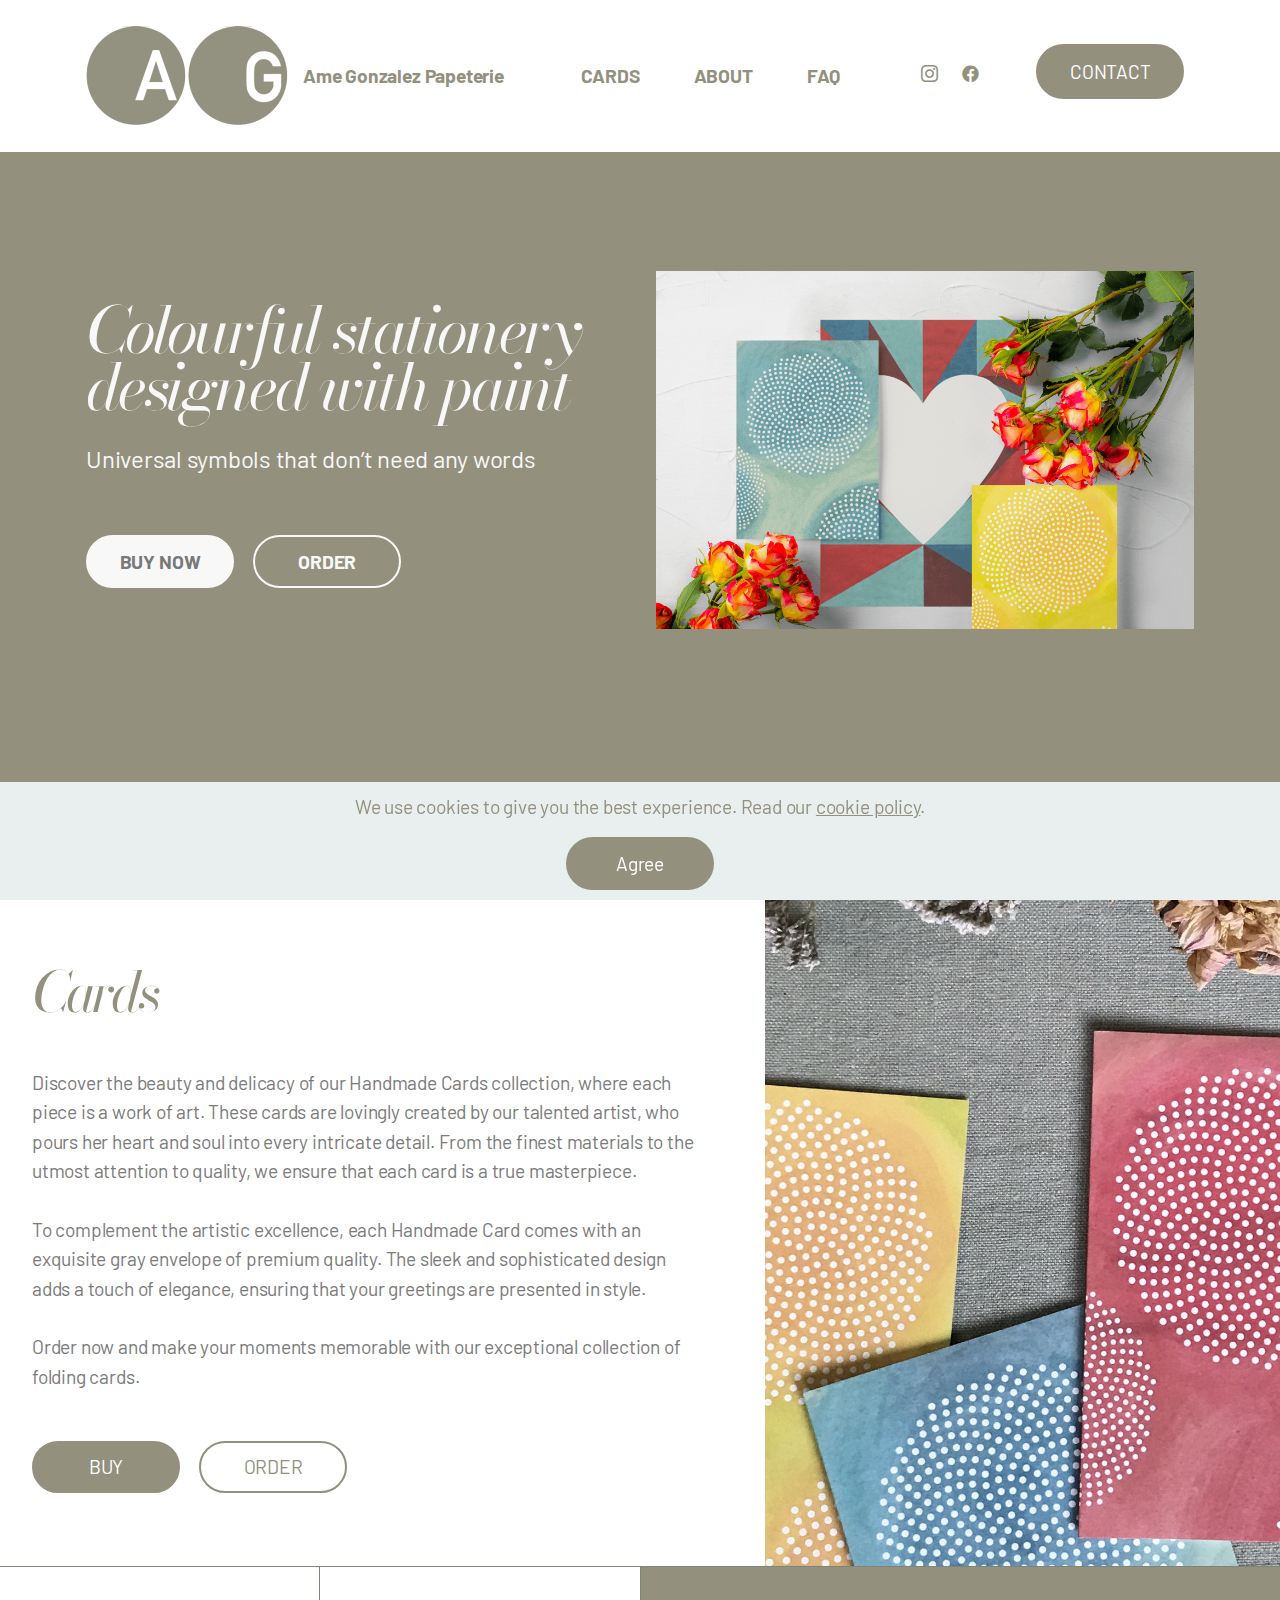
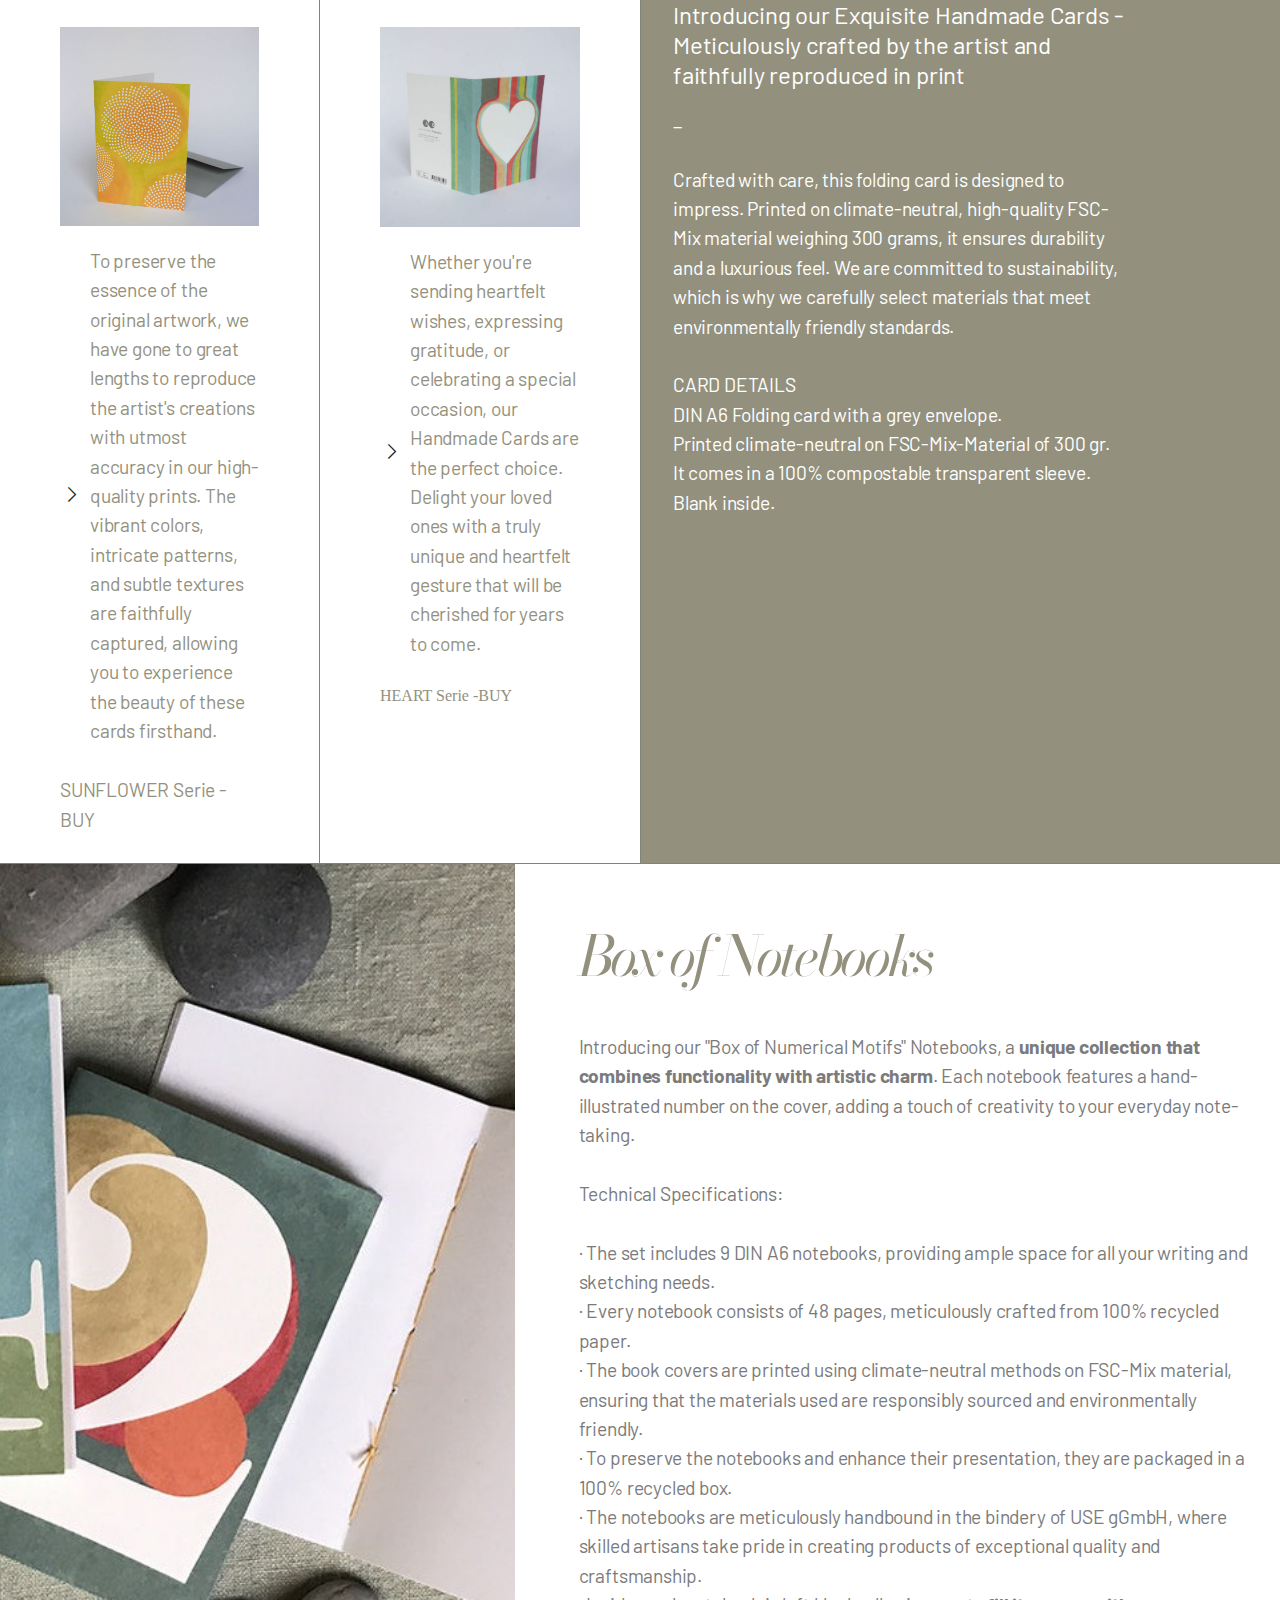
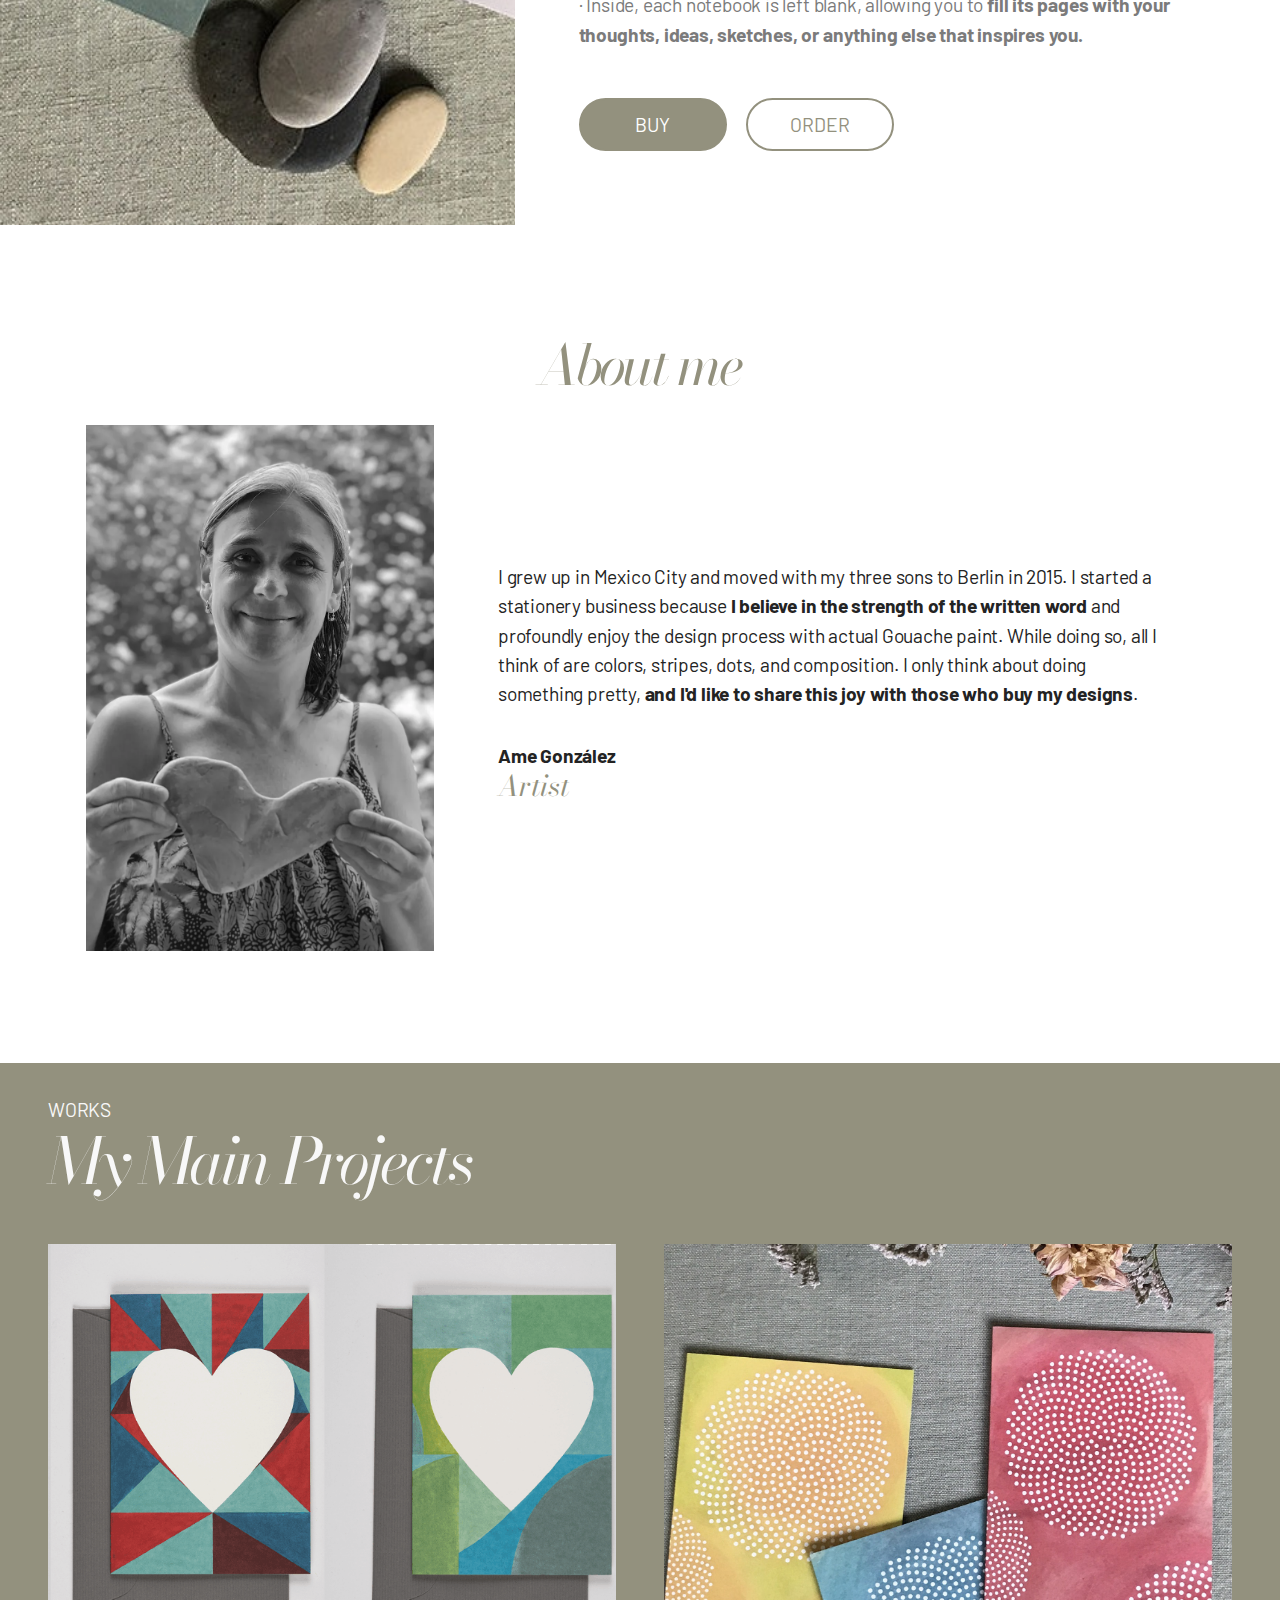
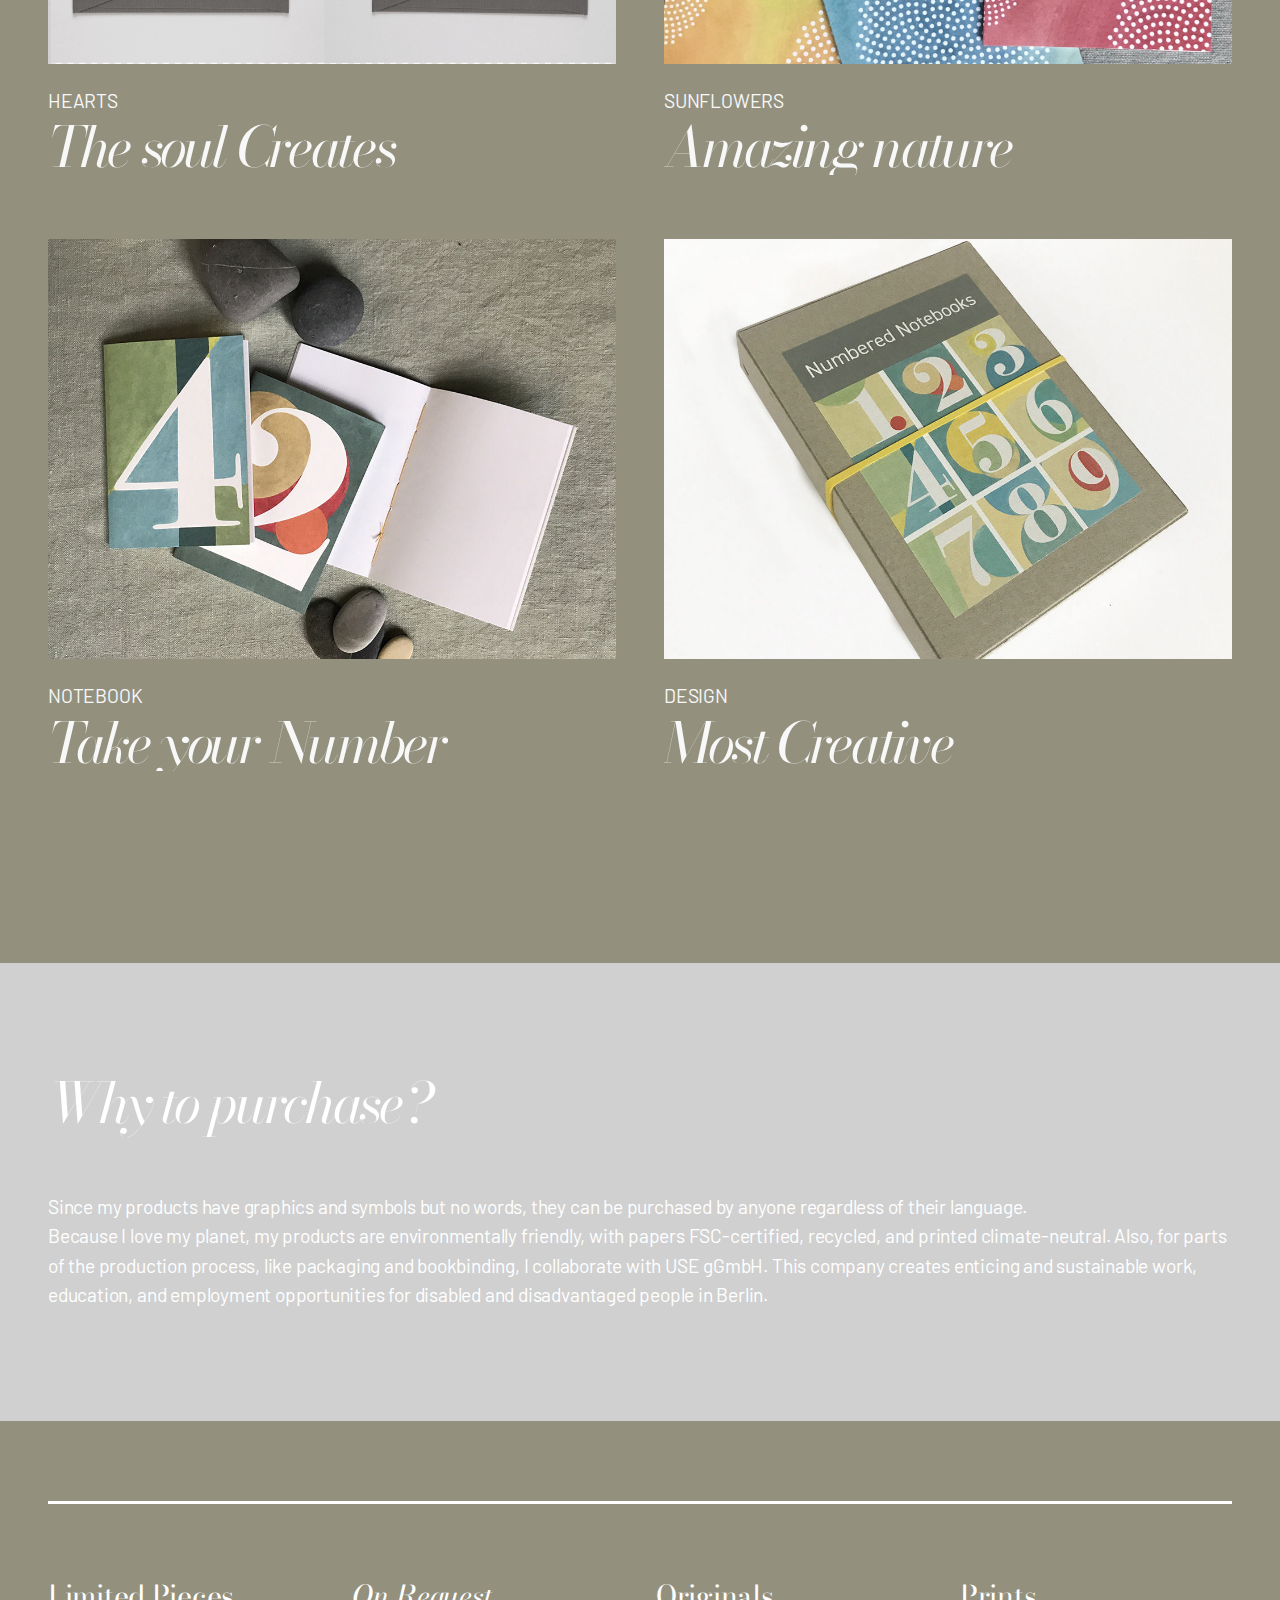
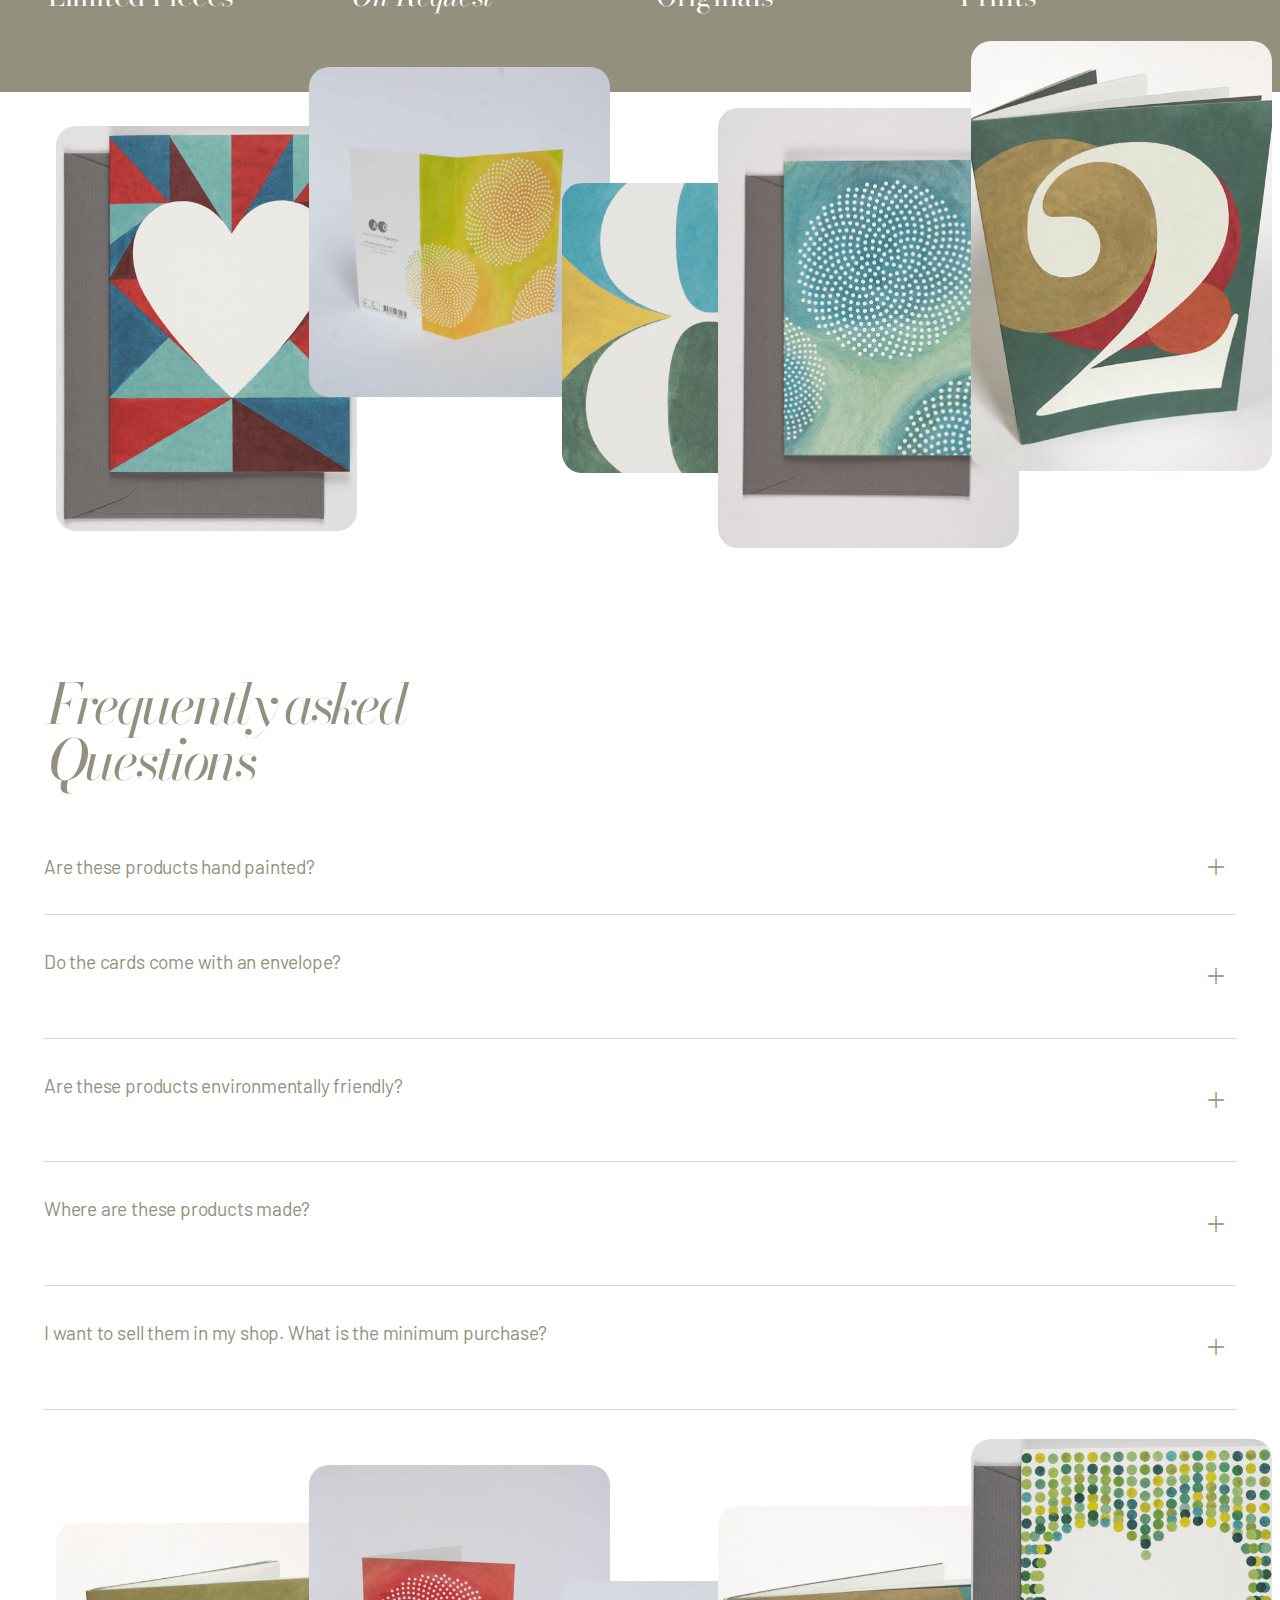
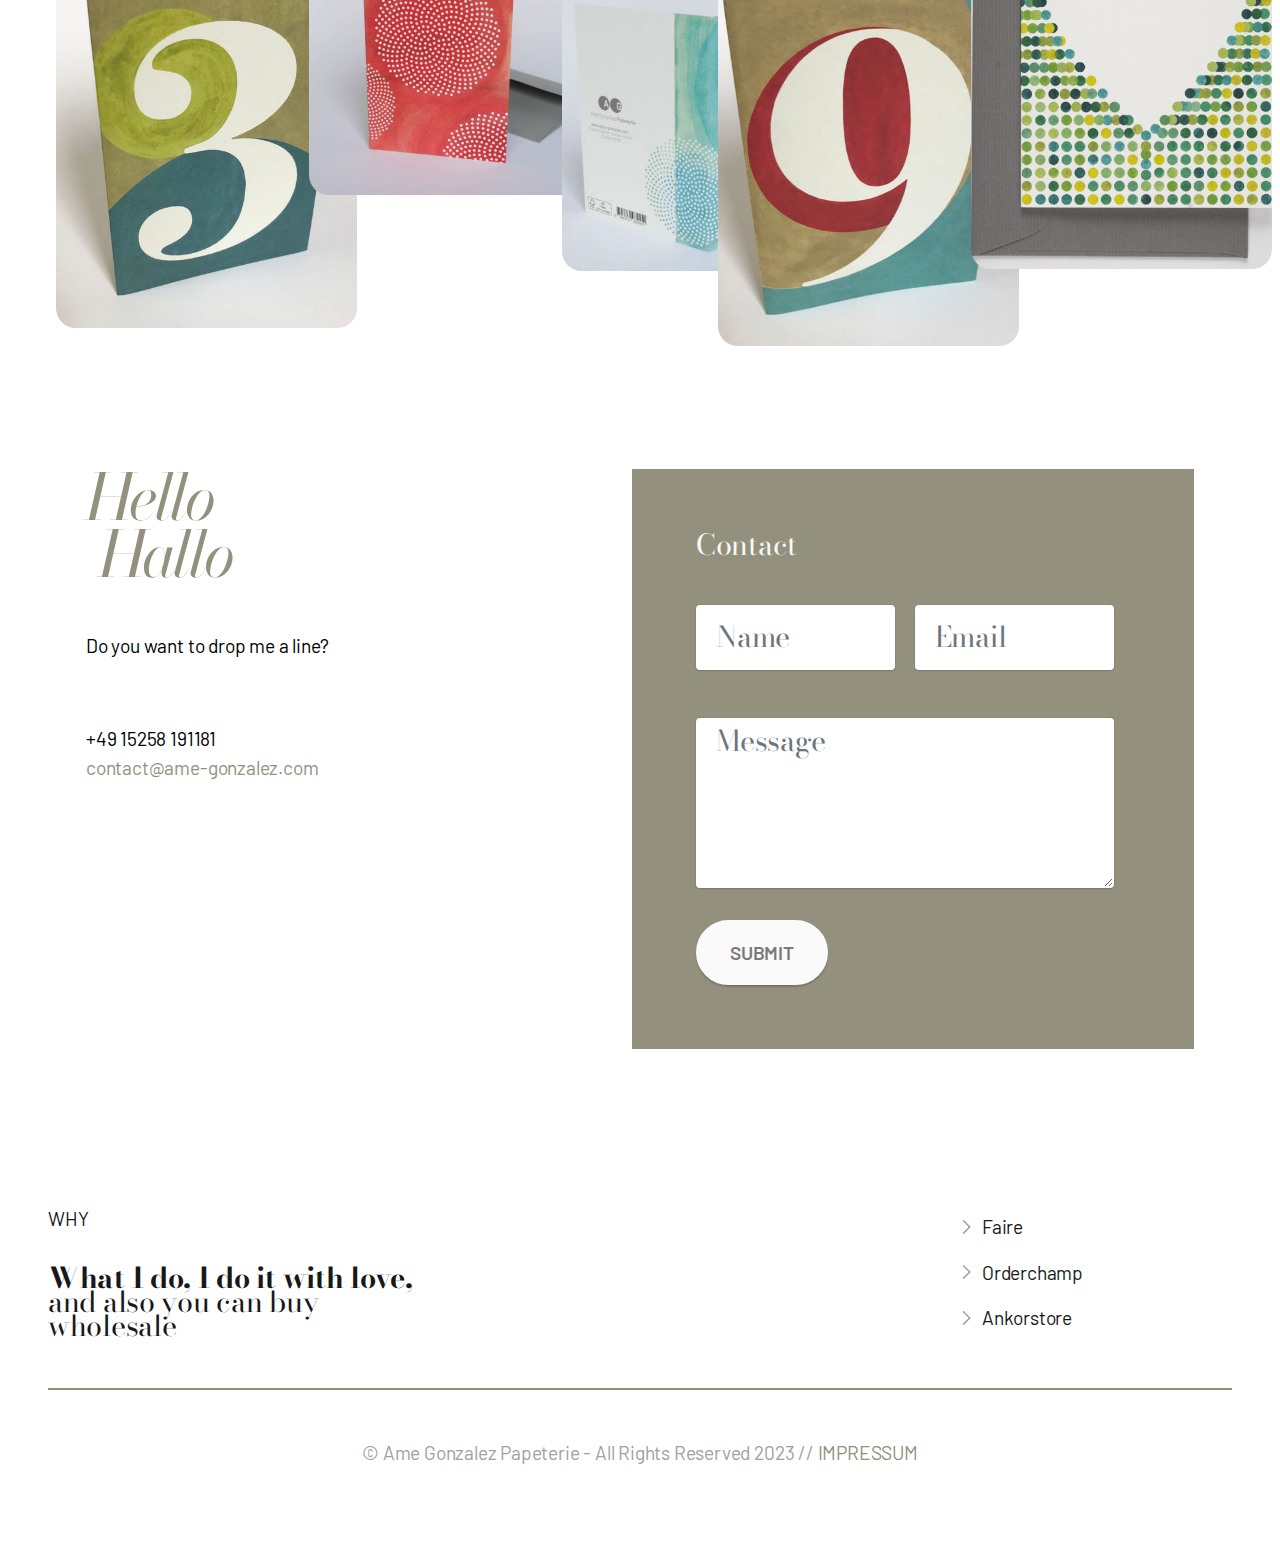
==== index.html @ 24f8dec3 "E530 26.6" ====
<!DOCTYPE html>
<html  >
<head>
  
  <meta charset="UTF-8">
  <meta http-equiv="X-UA-Compatible" content="IE=edge">
  
  <meta name="twitter:card" content="summary_large_image"/>
  <meta name="twitter:image:src" content="">
  <meta property="og:image" content="">
  <meta name="twitter:title" content="Home">
  <meta name="viewport" content="width=device-width, initial-scale=1, minimum-scale=1">
  <link rel="shortcut icon" href="assets/images/ame-gonzalez-favicon3-201x200.jpg" type="image/x-icon">
  <meta name="description" content="">
  
  
  <title>Home</title>
  <link rel="stylesheet" href="assets/font-awesome-brands/../css/fontawesome.min.css">
  <link rel="stylesheet" href="assets/font-awesome-brands/css/brands.min.css">
  <link rel="stylesheet" href="assets/web/assets/mobirise-icons2/mobirise2.css">
  <link rel="stylesheet" href="assets/bootstrap/css/bootstrap.min.css">
  <link rel="stylesheet" href="assets/bootstrap/css/bootstrap-grid.min.css">
  <link rel="stylesheet" href="assets/bootstrap/css/bootstrap-reboot.min.css">
  <link rel="stylesheet" href="assets/parallax/jarallax.css">
  <link rel="stylesheet" href="assets/dropdown/css/style.css">
  <link rel="stylesheet" href="assets/socicon/css/styles.css">
  <link rel="stylesheet" href="assets/theme/css/style.css">
  <link rel="stylesheet" href="assets/recaptcha.css">
  <link rel="preload" href="https://fonts.googleapis.com/css?family=Bodoni+Moda:400,500,600,700,800,900,400i,500i,600i,700i,800i,900i&display=swap" as="style" onload="this.onload=null;this.rel='stylesheet'">
  <noscript><link rel="stylesheet" href="https://fonts.googleapis.com/css?family=Bodoni+Moda:400,500,600,700,800,900,400i,500i,600i,700i,800i,900i&display=swap"></noscript>
  <link rel="preload" href="https://fonts.googleapis.com/css?family=Barlow:100,100i,200,200i,300,300i,400,400i,500,500i,600,600i,700,700i,800,800i,900,900i&display=swap" as="style" onload="this.onload=null;this.rel='stylesheet'">
  <noscript><link rel="stylesheet" href="https://fonts.googleapis.com/css?family=Barlow:100,100i,200,200i,300,300i,400,400i,500,500i,600,600i,700,700i,800,800i,900,900i&display=swap"></noscript>
  <link rel="preload" as="style" href="assets/mobirise/css/mbr-additional.css"><link rel="stylesheet" href="assets/mobirise/css/mbr-additional.css" type="text/css">
  
  
  
  
</head>
<body>
  
  <section data-bs-version="5.1" class="menu bistro_menu1 cid-tim2LGbvHv" once="menu" id="menu1-0">

    

    <nav class="navbar navbar-dropdown navbar-fixed-top navbar-expand-lg">
        <div class="menu_box container">
            <div class="navbar-brand d-flex d-lg-none">
                <span class="navbar-logo">
                    <a href="index.html">
                        <img src="assets/images/ame-gonzalez-favicon3-201x200.jpg" alt="Ame González">
                    </a>
                </span>
                <span class="navbar-caption-wrap"><a class="navbar-caption text-primary display-7" href="file:///Users/son/Library/Application%20Support/Mobirise.com/Mobirise/pep0_0040izinc_002enet/addons/postm5/components/index.html">AME GLEZ.</a></span>
            </div>
            <button class="navbar-toggler" type="button" data-toggle="collapse" data-bs-toggle="collapse" data-target="#navbarSupportedContent" data-bs-target="#navbarSupportedContent" aria-controls="navbarNavAltMarkup" aria-expanded="false" aria-label="Toggle navigation">
                <div class="hamburger">
                    <span></span>
                    <span></span>
                    <span></span>
                    <span></span>
                </div>
            </button>
            <div class="collapse navbar-collapse" id="navbarSupportedContent">
                <div class="navbar-brand d-none d-lg-flex">
                <span class="navbar-logo">
                    <a href="index.html">
                        <img src="assets/images/symbol-ame-gonzalez-copy-404x200.png" alt="Ame Gonzalez Papeterie">
                    </a>
                </span>
                    <span class="navbar-caption-wrap"><a class="navbar-caption text-primary display-7" href="file:///Users/son/Library/Application%20Support/Mobirise.com/Mobirise/pep0_0040izinc_002enet/addons/postm5/components/index.html">Ame Gonzalez Papeterie</a></span>
                </div>
                <ul class="navbar-nav nav-dropdown" data-app-modern-menu="true"><li class="nav-item"><a class="nav-link link text-primary display-7" href="index.html#header1-f">CARDS</a></li>
                    <li class="nav-item"><a class="nav-link link text-primary display-7" href="index.html#testimonials1-0">ABOUT</a></li>
                    
                    <li class="nav-item"><a class="nav-link link text-primary display-7" href="index.html#content10-d">FAQ</a></li></ul>

                <div class="icons-menu-main">
                    <a class="iconfont-wrapper" href="https://www.instagram.com/ame_gonzalez_papeterie/" target="_blank">
                        <span class="p-2 mbr-iconfont socicon-instagram socicon"></span>
                    </a>
                    <a class="iconfont-wrapper" href="https://www.facebook.com/profile.php?id=100076356212591" target="_blank">
                        <span class="p-2 mbr-iconfont fab fa-fw fa-facebook"></span>
                    </a>
                    
                    
                </div>

                <div class="mbr-section-btn-main" role="tablist"><a class="btn btn-primary display-7" href="mailto:contact@ame-gonzalez.com">CONTACT</a></div>
                
            </div>
        </div>
    </nav>
</section>

<section data-bs-version="5.1" class="header1 cid-tim8TgPnFf mbr-fullscreen" id="header1-f">
    

    
    

    <div class="container">
        <div class="row">
            <div class="col-12 col-lg-6 title">
                <div class="title-wrapper">
                    
                    <h2 class="mbr-section-title mbr-fonts-style display-1"><em>Colourful stationery designed with paint</em></h2>
                    <p class="mbr-text mbr-fonts-style display-5">
                        Universal symbols that don’t need any words</p>
                    <div class="mbr-section-btn"><a class="btn btn-success display-7" href="https://wa.me/004915258191181">
                            <strong>BUY NOW</strong>
                        </a>
                        <a class="btn btn-success-outline display-7" href="mailto:contact@ame-gonzalez.com">
                            <strong>ORDER</strong>
                        </a></div>
                </div>
            </div>
            <div class="col-12 col-lg-6">
                <div class="image-wrapper">
                    <img src="assets/images/ame-gonzalez-1920x1280.png" alt=" Ame Gonzalez">
                </div>
            </div>
        </div>
    </div>
</section>

<section data-bs-version="5.1" class="beatm5 features1 cid-tGA0xftMR7" id="features01-9">

    

    
    

    <div class="container-fluid">
        <div class="row justify-content-center">
            <div class="col-12 col-md-12 col-lg-5 image-wrapper">
                <img class="w-100" src="assets/images/ame-glez-sunflowers-2164x2164.jpeg" alt="Amelia González">
            </div>
            <div class="col-12 col-lg m-auto col-md-12">
                <div class="text-wrapper align-left">
                    <h1 class="mbr-section-title mbr-fonts-style mb-5 display-2"><em>Cards</em></h1>
                    <p class="mbr-text mbr-fonts-style pb-4 display-7">Discover the beauty and delicacy of our Handmade Cards collection, where each piece is a work of art. These cards are lovingly created by our talented artist, who pours her heart and soul into every intricate detail. From the finest materials to the utmost attention to quality, we ensure that each card is a true masterpiece.<br><br>To complement the artistic excellence, each Handmade Card comes with an exquisite gray envelope of premium quality. The sleek and sophisticated design adds a touch of elegance, ensuring that your greetings are presented in style.<br><br>Order now and make your moments memorable with our exceptional collection of folding cards.<br></p>
                    <div class="mbr-section-btn mt-3"><a class="btn btn-primary display-7" href="https://wa.me/0049 15258 191181">BUY</a> <a class="btn btn-primary-outline display-7" href="https://www.ankorstore.com/brand/ame-gonzalez-papeterie-33281" target="_blank">ORDER</a></div>
                </div>
            </div>
        </div>
    </div>
</section>

<section data-bs-version="5.1" class="gallery5 cid-tHTEdrDLlM" id="gallery5-s">
    
    

    <div class="main-container col-12 row-reverse">
        <div class="text-container col-12 col-lg-6">
            <div class="text-wrap">
                <div class="col-12 main-text">
                    <div class="col-12">
                        
                        <h1 class="mbr-section-title mbr-fonts-style mb-3 title mt-2 display-5">Introducing our Exquisite Handmade Cards -&nbsp; Meticulously crafted by the artist and faithfully reproduced in print</h1>
                        <p class="mbr-text mbr-fonts-style text mb-2 mt-2 display-7">_<br><br>Crafted with care, this folding card is designed to impress. Printed on climate-neutral, high-quality FSC-Mix material weighing 300 grams, it ensures durability and a luxurious feel. We are committed to sustainability, which is why we carefully select materials that meet environmentally friendly standards.<br><br>CARD DETAILS<br>DIN A6 Folding card with a grey envelope.<br>Printed climate-neutral on FSC-Mix-Material of 300 gr.<br>It comes in a 100% compostable transparent sleeve.<br>Blank inside.</p>
                        
                    </div>
                </div>
            </div>
        </div>
        <div class="card-container col-12 col-lg-6">
            <div class="col-12 col-md-6 card">
                <div class="item-img">
                    <img src="assets/images/p1270443-793x793.jpg" alt="Ame González">
                </div>
                <div class="item-text">
                    <div class="data-item">
                        <div class="iconfont-wrapper">
                            <span class="mbr-iconfont mb-3 mobi-mbri-arrow-next mobi-mbri" style="font-size: 15px;"></span>
                        </div>
                        <p class="mbr-text mbr-fonts-style text-art mb-0 display-7">
                            To preserve the essence of the original artwork, we have gone to great lengths to reproduce the artist's creations with utmost accuracy in our high-quality prints. The vibrant colors, intricate patterns, and subtle textures are faithfully captured, allowing you to experience the beauty of these cards firsthand.
                        </p>
                    </div>
                    
                </div>
                <div class="link-wrap">
                    <p class="link link-contacts mbr-fonts-style align-left mb-0 display-7"><a href="https://www.ankorstore.com/brand/ame-gonzalez-papeterie-33281" class="text-primary">SUNFLOWER Serie - </a><strong><a href="https://www.ankorstore.com/brand/ame-gonzalez-papeterie-33281" class="text-primary">BUY</a></strong></p>
                </div>
            </div>

            <div class="col-12 col-md-6 card">
                <div class="item-img">
                    <img src="assets/images/p1270447-998x998.jpg" alt="Ame González">
                </div>
                <div class="item-text">
                    <div class="data-item">
                        <div class="iconfont-wrapper">
                            <span class="mbr-iconfont mb-3 mobi-mbri-arrow-next mobi-mbri" style="font-size: 15px;"></span>
                        </div>
                        <p class="mbr-text mbr-fonts-style text-art mb-0 display-7">
                            Whether you're sending heartfelt wishes, expressing gratitude, or celebrating a special occasion, our Handmade Cards are the perfect choice.<br>Delight your loved ones with a truly unique and heartfelt gesture that will be cherished for years to come.
                        </p>
                    </div>

                    
                </div>
                <div class="link-wrap">
                    <p class="link link-contacts mbr-fonts-style align-left mb-0 display-7"></p><p><a href="https://www.ankorstore.com/brand/ame-gonzalez-papeterie-33281" class="text-primary">HEART Serie -</a><strong><a href="https://www.ankorstore.com/brand/ame-gonzalez-papeterie-33281" class="text-primary">BUY</a></strong><br></p><p></p>
                </div>
            </div>
        </div>
    </div>

</section>

<section data-bs-version="5.1" class="beatm5 features1 cid-tGA0y166hX" id="features01-a">

    

    
    

    <div class="container-fluid">
        <div class="row justify-content-center">
            <div class="col-12 col-md-12 col-lg-5 image-wrapper">
                <img class="w-100" src="assets/images/img-8459-1000x1000.jpeg" alt="Amelia González">
            </div>
            <div class="col-12 col-lg m-auto col-md-12">
                <div class="text-wrapper align-left">
                    <h1 class="mbr-section-title mbr-fonts-style mb-5 display-2"><em>Box of Notebooks</em></h1>
                    <p class="mbr-text mbr-fonts-style pb-4 display-7">Introducing our "Box of Numerical Motifs" Notebooks, a <strong>unique collection that combines functionality with artistic charm</strong>. Each notebook features a hand-illustrated number on the cover, adding a touch of creativity to your everyday note-taking.<br><br>Technical Specifications:<br><br>· The set includes 9 DIN A6 notebooks, providing ample space for all your writing and sketching needs.<br>· Every notebook consists of 48 pages, meticulously crafted from 100% recycled paper.<br>· The book covers are printed using climate-neutral methods on FSC-Mix material, ensuring that the materials used are responsibly sourced and environmentally friendly.<br>· To preserve the notebooks and enhance their presentation, they are packaged in a 100% recycled box.<br>· The notebooks are meticulously handbound in the bindery of USE gGmbH, where skilled artisans take pride in creating products of exceptional quality and craftsmanship.<br>· Inside, each notebook is left blank, allowing you to <strong>fill its pages with your thoughts, ideas, sketches, or anything else that inspires you.</strong><br></p>
                    <div class="mbr-section-btn mt-3"><a class="btn btn-primary display-7" href="tel:0049 15258 191181">BUY</a> <a class="btn btn-primary-outline display-7" href="https://www.ankorstore.com/brand/ame-gonzalez-papeterie-33281">ORDER</a></div>
                </div>
            </div>
        </div>
    </div>
</section>

<section data-bs-version="5.1" class="testimonials1 cid-tHTXYvkKWB" id="testimonials1-v">
    

    
    
    <div class="container">
        <h3 class="mbr-section-title mbr-fonts-style align-center mb-4 display-2">
            <em>About me</em></h3>
        <div class="row align-items-center">
            <div class="col-12 col-md-4">
                <div class="image-wrapper">
                    <img src="assets/images/ame-gonzalez-pic.webp" alt="Ame Gonzalez">
                </div>
            </div>
            <div class="col-12 col-md">
                <div class="text-wrapper">
                    <p class="mbr-text mbr-fonts-style mb-4 display-7">I grew up in Mexico City and moved with my three sons to Berlin in 2015. I started a stationery business because <strong>I believe in the strength of the written word</strong> and profoundly enjoy the design process with actual Gouache paint. While doing so, all I think of are colors, stripes, dots, and composition. I only think about doing something pretty, <strong>and I'd like to share this joy with those who buy my designs</strong>.</p>
                    <p class="name mbr-fonts-style mb-1 display-7">
                        <strong>Ame González</strong></p>
                    <p class="position mbr-fonts-style display-4">
                        <em>Artist</em></p>
                </div>
            </div>
        </div>
    </div>
</section>

<section data-bs-version="5.1" class="features1 cid-tim2NkefZq" id="features1-2">
    

    
    

    <div class="container-fluid">
        <div class="row">
            <div class="col-12 item-wrap">
                <h3 class="mbr-section-subtitle mbr-fonts-style display-7">
                    WORKS
                </h3>
            </div>
            <div class="col-12 col-lg-6 item-wrap">
                <h2 class="mbr-section-title mbr-fonts-style display-1"><em>
                    My Main Projects
                </em></h2>
            </div>
            <div class="col-12 col-lg-6 item-wrap">
                <p class="mbr-text mbr-fonts-style display-5"></p>
            </div>
            <div class="col-12 col-lg-6 col-md-6 item features-image">
                <a href="#">
                    <div class="item-wrapper">
                        <img src="assets/images/ame-gonzalez-hearts-long-1659x563.png" alt="heart - Ame Gonzalez">
                        <h5 class="mbr-card-subtitle mbr-fonts-style display-7">
                            HEARTS</h5>
                        <h4 class="mbr-card-title mbr-fonts-style display-2"><em>
                            The soul Creates
                        </em></h4>
                    </div>
                </a>
            </div>
            <div class="col-12 col-lg-6 col-md-6 item features-image">
                <a href="index.html#agallery3-h">
                    <div class="item-wrapper">
                        <img src="assets/images/ame-glez-sunflowers-2164x2164.jpeg" alt="Sunflower - Ame Gonzalez">
                        <h5 class="mbr-card-subtitle mbr-fonts-style display-7">
                            SUNFLOWERS</h5>
                        <h4 class="mbr-card-title mbr-fonts-style display-2"><em>
                            Amazing nature</em></h4>
                    </div>
                </a>
            </div>
            <div class="col-12 col-lg-6 col-md-6 item features-image">
                <a href="#">
                    <div class="item-wrapper">
                        <img src="assets/images/img-8459-1000x1000.jpg" alt="Ame González">
                        <h5 class="mbr-card-subtitle mbr-fonts-style display-7">
                            NOTEBOOK</h5>
                        <h4 class="mbr-card-title mbr-fonts-style display-2"><em>
                            Take your Number</em></h4>
                    </div>
                </a>
            </div>
            <div class="col-12 col-lg-6 col-md-6 item features-image">
                <a href="#">
                    <div class="item-wrapper">
                        <img src="assets/images/img-8558-1000x1000.jpg" alt="Ame González">
                        <h5 class="mbr-card-subtitle mbr-fonts-style display-7">
                            DESIGN
                        </h5>
                        <h4 class="mbr-card-title mbr-fonts-style display-2"><em>
                            Most Creative
                        </em></h4>
                    </div>
                </a>
            </div>
        </div>
    </div>
</section>

<section data-bs-version="5.1" class="content9 cid-tGzZ6im8N6 mbr-parallax-background" id="content9-7">
    

    
    <div class="mbr-overlay" style="opacity: 0.5; background-color: rgb(161, 161, 161);">
    </div>

    <div class="container-fluid">
        <div class="row">
            <div class="col-12 item-wrap">
                <h2 class="mbr-section-title mbr-fonts-style display-2"><em>Why to purchase?</em></h2>
                <p class="mbr-text mbr-fonts-style display-7"><br>Since my products have graphics and symbols but no words, they can be purchased by anyone regardless of their language.<br>Because I love my planet, my products are environmentally friendly, with papers FSC-certified, recycled, and printed climate-neutral. Also, for parts of the production process, like packaging and bookbinding, I collaborate with USE gGmbH. This company creates enticing and sustainable work, education, and employment opportunities for disabled and disadvantaged people in Berlin.&nbsp;<br></p>
            </div>
        </div>
    </div>
</section>

<section data-bs-version="5.1" class="features6 cid-tim2RiIEQy" id="features6-4">
    

    
    

    <div class="container-fluid">
        <div class="row">
            <div class="col-12 item-wrap">
                <div class="border-wrap"></div>
            </div>
            <div class="col-12 col-lg-3 col-md-6 item-wrap">
                <div class="card">
                    
                    <div class="text-wrapper">
                        <h4 class="mbr-section-title mbr-fonts-style display-4">
                            Limited Pieces</h4>
                        
                    </div>
                </div>
            </div>
            <div class="col-12 col-lg-3 col-md-6 item-wrap">
                <div class="card">
                    
                    <div class="text-wrapper">
                        <h4 class="mbr-section-title mbr-fonts-style display-4"><em>On Request</em></h4>
                        
                    </div>
                </div>
            </div>
            <div class="col-12 col-lg-3 col-md-6 item-wrap">
                <div class="card">
                    
                    <div class="text-wrapper">
                        <h4 class="mbr-section-title mbr-fonts-style display-4">
                            Originals</h4>
                        
                    </div>
                </div>
            </div>
            <div class="col-12 col-lg-3 col-md-6 item-wrap">
                <div class="card">
                    
                    <div class="text-wrapper">
                        <h4 class="mbr-section-title mbr-fonts-style display-4">
                            Prints</h4>
                        
                    </div>
                </div>
            </div>
        </div>
    </div>
</section>

<section data-bs-version="5.1" class="gallery3 resultm5 cid-tHCyP02Arl" id="gallery3-n">

    

    
    

    <div class="container-fluid">
        <div class="row">
            <div class="col-12 items">
                <img src="assets/images/ame-gheart-3eck-660x660.png" alt="Ame Gonzalez">
                <img src="assets/images/p1270452-793x793.jpg" alt="Ame Gonzalez">
                <img src="assets/images/ocho-660x660.png" alt="Ame Gonzalez">
                <img src="assets/images/ame-glez-sunflower-b-709x883.png" alt="Ame Gonzalez">
                <img src="assets/images/img-8533-660x660.jpg" alt="Ame Gonzalez">
            </div>
        </div>
    </div>
</section>

<section data-bs-version="5.1" class="content10 cid-tim3jVgAnR" id="content10-d">
    

    
    

    <div class="container-fluid">
        <div class="row">
            <div class="col-12 col-lg-6 item-wrap">
                <div class="title-wrapper">
                    <h2 class="mbr-section-title mbr-fonts-style display-2"><em>
                        Frequently asked <br> Questions
                    </em></h2>
                </div>
            </div>
            <div class="col-12 col-lg-6 item-wrap">
                
            </div>
            <div id="bootstrap-accordion_10" class="panel-group accordionStyles accordion" role="tablist" aria-multiselectable="true">
                <div class="card">
                    <div class="card-header" role="tab" id="headingOne">
                        <a role="button" class="panel-title collapsed" data-toggle="collapse" data-bs-toggle="collapse" data-core="" href="#collapse1_10" aria-expanded="false" aria-controls="collapse1">
                            <h6 class="panel-title-edit mbr-fonts-style display-7">Are these products hand painted?&nbsp;</h6>
                            <span class="mbr-iconfont mobi-mbri-plus mobi-mbri"></span>
                        </a>
                    </div>
                    <div id="collapse1_10" class="panel-collapse noScroll collapse" role="tabpanel" aria-labelledby="headingOne" data-parent="#accordion" data-bs-parent="#bootstrap-accordion_10">
                        <div class="panel-body">
                            <p class="mbr-fonts-style panel-text display-7">They are designed with actual Gouache paint by hand, which gives them a different texture and colour, but the final product has been printed like any other.</p>
                        </div>
                    </div>
                </div>
                <div class="card">
                    <div class="card-header" role="tab" id="headingOne">
                        <a role="button" class="panel-title collapsed" data-toggle="collapse" data-bs-toggle="collapse" data-core="" href="#collapse2_10" aria-expanded="false" aria-controls="collapse2">
                            <h6 class="panel-title-edit mbr-fonts-style display-7">Do the cards come with an envelope?<div><br></div></h6>
                            <span class="mbr-iconfont mobi-mbri-plus mobi-mbri"></span>
                        </a>
                    </div>
                    <div id="collapse2_10" class="panel-collapse noScroll collapse" role="tabpanel" aria-labelledby="headingOne" data-parent="#accordion" data-bs-parent="#bootstrap-accordion_10">
                        <div class="panel-body">
                            <p class="mbr-fonts-style panel-text display-7">Yes, a light grey envelope is included.<br></p>
                        </div>
                    </div>
                </div>
                <div class="card">
                    <div class="card-header" role="tab" id="headingOne">
                        <a role="button" class="panel-title collapsed" data-toggle="collapse" data-bs-toggle="collapse" data-core="" href="#collapse3_10" aria-expanded="false" aria-controls="collapse3">
                            <h6 class="panel-title-edit mbr-fonts-style display-7">Are these products environmentally friendly?<div><br></div></h6>
                            <span class="mbr-iconfont mobi-mbri-plus mobi-mbri"></span>
                        </a>
                    </div>
                    <div id="collapse3_10" class="panel-collapse noScroll collapse" role="tabpanel" aria-labelledby="headingOne" data-parent="#accordion" data-bs-parent="#bootstrap-accordion_10">
                        <div class="panel-body">
                            <p class="mbr-fonts-style panel-text display-7">The cards and notebook covers are printed climate-neutral on FSC-Mix material. The pages inside the notebooks are 100% recycled paper. <br><br>As I like to improve,  future products will be produced even more environmentally friendly.</p>
                        </div>
                    </div>
                </div>
                <div class="card">
                    <div class="card-header" role="tab" id="headingOne">
                        <a role="button" class="panel-title collapsed" data-toggle="collapse" data-bs-toggle="collapse" data-core="" href="#collapse4_10" aria-expanded="false" aria-controls="collapse4">
                            <h6 class="panel-title-edit mbr-fonts-style display-7">Where are these products made?<div><br></div></h6>
                            <span class="mbr-iconfont mobi-mbri-plus mobi-mbri"></span>
                        </a>
                    </div>
                    <div id="collapse4_10" class="panel-collapse noScroll collapse" role="tabpanel" aria-labelledby="headingOne" data-parent="#accordion" data-bs-parent="#bootstrap-accordion_10">
                        <div class="panel-body">
                            <p class="mbr-fonts-style panel-text display-7">They are designed and produced in Berlin, where I live.<br></p>
                        </div>
                    </div>
                </div>
                <div class="card">
                    <div class="card-header" role="tab" id="headingOne">
                        <a role="button" class="panel-title collapsed" data-toggle="collapse" data-bs-toggle="collapse" data-core="" href="#collapse5_10" aria-expanded="false" aria-controls="collapse5">
                            <h6 class="panel-title-edit mbr-fonts-style display-7">I want to sell them in my shop. What is the minimum purchase?<div><br></div></h6>
                            <span class="mbr-iconfont mobi-mbri-plus mobi-mbri"></span>
                        </a>
                    </div>
                    <div id="collapse5_10" class="panel-collapse noScroll collapse" role="tabpanel" aria-labelledby="headingOne" data-parent="#accordion" data-bs-parent="#bootstrap-accordion_10">
                        <div class="panel-body">
                            <p class="mbr-fonts-style panel-text display-7">
                                Don't hesitate to contact me, and we can discuss the best solution for both of us.</p>
                        </div>
                    </div>
                </div>
                
            </div>
        </div>
    </div>
</section>

<section data-bs-version="5.1" class="gallery3 resultm5 cid-tHTS9Gc9r5" id="gallery3-t">

    

    
    

    <div class="container-fluid">
        <div class="row">
            <div class="col-12 items">
                <img src="assets/images/img-8535-660x660.jpg" alt="Ame Gonzalez">
                <img src="assets/images/p1270442-660x660.jpg" alt="Ame Gonzalez">
                <img src="assets/images/p1270450-660x660.jpeg" alt="Ame Gonzalez">
                <img src="assets/images/img-8547-660x660.jpg" alt="Ame Gonzalez">
                <img src="assets/images/ame-gheart-spots-660x660.png" alt="Ame Gonzalez">
            </div>
        </div>
    </div>
</section>

<section data-bs-version="5.1" class="form form2 cid-tz8fLu1kNV" id="form02-6">
    
    
    <div class="container">
        <div class="row justify-content-center">
            <div class="col-lg-6">

                <h2 class="mbr-section-title align-left mbr-fonts-style mb-5 display-1"><em>Hello<br><strong>&nbsp;</strong>Hallo</em></h2>
                <p class="mbr-text mbr-fonts-style align-left display-7">Do you want to drop me a line?</p>
                <p class="contacts mbr-fonts-style pt-5 pb-3 align-left display-7">+49 15258 191181<br><a href="mailto:contact@ame-gonzalez.com" class="text-primary">contact@ame-gonzalez.com</a><strong><br></strong></p>

            </div>
            <div class="col-lg-6 mx-auto mbr-form" data-form-type="formoid">
<!--Formbuilder Form-->
<form action="https://mobirise.eu/" method="POST" class="mbr-form form-with-styler" data-form-title="Contact"><input type="hidden" name="email" data-form-email="true" value="cnj6uS0DL6LCuLDT7wRdOYSHHYGNLUpvf4/4hsd0bNcwD21oKwPGKUwESVg9JdBQMCubdTCCMXzMbZFKXPQINNiVnPqnUYXEvhgwVVh//cj72aauuPuuV5ivL7xuedvg.AWjxyCjznxKbshhdOY8xxBQm4xn3tsgPDXaRp7WGXUDXgFyi2qJfSUyOKJyRLKI1rgJEhibugrA+O6FOeGwpUn3rlsdNcmSWAuD/SBiO/XXbJErGOJdmAWfGsU0daYcf">
<div class="row">
<div hidden="hidden" data-form-alert="" class="alert alert-success col-12">Thanks for filling out the form!</div>
<div hidden="hidden" data-form-alert-danger="" class="alert alert-danger col-12">Oops...! some problem!</div>
</div>
<div class="dragArea row">
<div class="col-lg-12">
<h3 class="mbr-form-title align-left mbr-fonts-style mb-4 display-4">Contact</h3>
</div>
<div class="col-lg-6 col-md-12 col-sm-12 form-group mb-3" data-for="name">
<input type="text" name="name" placeholder="Name" data-form-field="name" class="form-control display-7" value="" id="name-form02-6">
</div>
<div data-for="email" class="col-lg-6 col-md-12 col-sm-12 form-group mb-3">
<input type="email" name="email" placeholder="Email" data-form-field="email" class="form-control display-7" value="" id="email-form02-6">
</div>
<div data-for="message" class="col-lg-12 col-md-12 col-sm-12 form-group mb-3">
<textarea name="message" placeholder="Message" data-form-field="message" class="form-control display-7" id="message-form02-6"></textarea>
</div>
<div class="col-auto"><button type="submit" class="w-100 w-100 w-100 w-100 btn btn-white display-7">SUBMIT</button></div>
</div>
</form><!--Formbuilder Form-->
</div>

        </div>
    </div>
</section>

<section data-bs-version="5.1" class="footer1 cid-tim327Ct6S" once="footers" id="footer1-a">

    

    
    
    <div class="container-fluid">
        <div class="row">
            <div class="col-12 col-lg-4">
                <a class="title-wrapper" href="#">
                    <h3 class="mbr-section-title mbr-fonts-style display-7">WHY</h3>
                </a>
                <p class="mbr-text mbr-fonts-style display-4"><strong>
                    What I do, I do it with love,<br></strong>and also you can buy wholesale<br></p>
            </div>
            <div class="col-lg-1"></div>
            <div class="col-12 col-lg-2">
                
            </div>
            <div class="col-12 col-lg-2">
                
            </div>
            <div class="col-12 col-lg-3">
                <div class="soc-wrapper">
                    
                    <div class="soc-item">
                        <a href="https://www.faire.com/search?q=ame%20gonzalez&refReqId=a9xw3hej828q9y78hg5mdbzfn&refType=SUGGESTIONS_SEARCH_QUERIES" target="_blank">
                            <span class="mbr-iconfont mobi-mbri-arrow-next mobi-mbri"></span>
                            <p class="mbr-soc mbr-fonts-style display-7">
                                Faire
                            </p>
                            
                        </a>
                    </div>
                    <div class="soc-item">
                        <a href="https://www.orderchamp.com/es/search?search=Ame%20gonzalez" target="_blank">
                            <span class="mbr-iconfont mobi-mbri-arrow-next mobi-mbri"></span>
                            <p class="mbr-soc mbr-fonts-style display-7">
                                Orderchamp
                            </p>
                            
                        </a>
                    </div>
                    <div class="soc-item">
                        <a href="https://www.ankorstore.com/brand/ame-gonzalez-papeterie-33281" target="_blank">
                            <span class="mbr-iconfont mobi-mbri-arrow-next mobi-mbri"></span>
                            <p class="mbr-soc mbr-fonts-style display-7">
                                Ankorstore
                            </p>
                            
                        </a>
                    </div>
                    
                </div>
            </div>
            <div class="col-12">
                <p class="mbr-copy mbr-fonts-style copyright display-7">
                    © Ame Gonzalez Papeterie - All Rights Reserved 2023 // <a href="impressum.html" class="text-primary">IMPRESSUM</a></p>
            </div>
        </div>
    </div>
</section>


<script src="assets/bootstrap/js/bootstrap.bundle.min.js"></script>
  <script src="assets/parallax/jarallax.js"></script>
  <script src="assets/web/assets/cookies-alert-plugin/cookies-alert-core.js"></script>
  <script src="assets/web/assets/cookies-alert-plugin/cookies-alert-script.js"></script>
  <script src="assets/smoothscroll/smooth-scroll.js"></script>
  <script src="assets/ytplayer/index.js"></script>
  <script src="assets/dropdown/js/navbar-dropdown.js"></script>
  <script src="assets/mbr-switch-arrow/mbr-switch-arrow.js"></script>
  <script src="assets/theme/js/script.js"></script>
  <script src="assets/formoid.min.js"></script>
  
  
  
<input name="cookieData" type="hidden" data-cookie-customDialogSelector='null' data-cookie-colorText='#93917e' data-cookie-colorBg='rgba(234, 239, 241, 0.99)' data-cookie-textButton='Agree' data-cookie-colorButton='' data-cookie-colorLink='#93917e' data-cookie-underlineLink='true' data-cookie-text="We use cookies to give you the best experience. Read our <a href='impressum.html'>cookie policy</a>.">
   <div id="scrollToTop" class="scrollToTop mbr-arrow-up"><a style="text-align: center;"><i class="mbr-arrow-up-icon mbr-arrow-up-icon-cm cm-icon cm-icon-smallarrow-up"></i></a></div>
  </body>
</html>
---- assets/font-awesome-brands/css/brands.min.css ----
/*!
 * Font Awesome Free 5.15.1 by @fontawesome - https://fontawesome.com
 * License - https://fontawesome.com/license/free (Icons: CC BY 4.0, Fonts: SIL OFL 1.1, Code: MIT License)
 */
@font-face{font-family:"Font Awesome 5 Brands";font-style:normal;font-weight:400;font-display:block;src:url(../fonts/fa-brands-400.eot);src:url(../fonts/fa-brands-400.eot?#iefix) format("embedded-opentype"),url(../fonts/fa-brands-400.woff2) format("woff2"),url(../fonts/fa-brands-400.woff) format("woff"),url(../fonts/fa-brands-400.ttf) format("truetype"),url(../fonts/fa-brands-400.svg#fontawesome) format("svg")}.fab{font-family:"Font Awesome 5 Brands";font-weight:400}
---- assets/web/assets/mobirise-icons2/mobirise2.css ----
@font-face {
  font-family: 'Moririse2';
  font-display: swap;
  src:  url('mobirise2.eot?f2bix4');
  src:  url('mobirise2.eot?f2bix4#iefix') format('embedded-opentype'),
    url('mobirise2.ttf?f2bix4') format('truetype'),
    url('mobirise2.woff?f2bix4') format('woff'),
    url('mobirise2.svg?f2bix4#mobirise2') format('svg');
  font-weight: normal;
  font-style: normal;
}

[class^="mobi-"], [class*=" mobi-"] {
  /* use !important to prevent issues with browser extensions that change fonts */
  font-family: 'Moririse2' !important;
  speak: none;
  font-style: normal;
  font-weight: normal;
  font-variant: normal;
  text-transform: none;
  line-height: 1;

  /* Better Font Rendering =========== */
  -webkit-font-smoothing: antialiased;
  -moz-osx-font-smoothing: grayscale;
}

.mobi-mbri-add-submenu:before {
  content: "\e900";
}
.mobi-mbri-alert:before {
  content: "\e901";
}
.mobi-mbri-align-center:before {
  content: "\e902";
}
.mobi-mbri-align-justify:before {
  content: "\e903";
}
.mobi-mbri-align-left:before {
  content: "\e904";
}
.mobi-mbri-align-right:before {
  content: "\e905";
}
.mobi-mbri-android:before {
  content: "\e906";
}
.mobi-mbri-apple:before {
  content: "\e907";
}
.mobi-mbri-arrow-down:before {
  content: "\e908";
}
.mobi-mbri-arrow-next:before {
  content: "\e909";
}
.mobi-mbri-arrow-prev:before {
  content: "\e90a";
}
.mobi-mbri-arrow-up:before {
  content: "\e90b";
}
.mobi-mbri-bold:before {
  content: "\e90c";
}
.mobi-mbri-bookmark:before {
  content: "\e90d";
}
.mobi-mbri-bootstrap:before {
  content: "\e90e";
}
.mobi-mbri-briefcase:before {
  content: "\e90f";
}
.mobi-mbri-browse:before {
  content: "\e910";
}
.mobi-mbri-bulleted-list:before {
  content: "\e911";
}
.mobi-mbri-calendar:before {
  content: "\e912";
}
.mobi-mbri-camera:before {
  content: "\e913";
}
.mobi-mbri-cart-add:before {
  content: "\e914";
}
.mobi-mbri-cart-full:before {
  content: "\e915";
}
.mobi-mbri-cash:before {
  content: "\e916";
}
.mobi-mbri-change-style:before {
  content: "\e917";
}
.mobi-mbri-chat:before {
  content: "\e918";
}
.mobi-mbri-clock:before {
  content: "\e919";
}
.mobi-mbri-close:before {
  content: "\e91a";
}
.mobi-mbri-cloud:before {
  content: "\e91b";
}
.mobi-mbri-code:before {
  content: "\e91c";
}
.mobi-mbri-contact-form:before {
  content: "\e91d";
}
.mobi-mbri-credit-card:before {
  content: "\e91e";
}
.mobi-mbri-cursor-click:before {
  content: "\e91f";
}
.mobi-mbri-cust-feedback:before {
  content: "\e920";
}
.mobi-mbri-database:before {
  content: "\e921";
}
.mobi-mbri-delivery:before {
  content: "\e922";
}
.mobi-mbri-desktop:before {
  content: "\e923";
}
.mobi-mbri-devices:before {
  content: "\e924";
}
.mobi-mbri-down:before {
  content: "\e925";
}
.mobi-mbri-download-2:before {
  content: "\e926";
}
.mobi-mbri-download:before {
  content: "\e927";
}
.mobi-mbri-drag-n-drop-2:before {
  content: "\e928";
}
.mobi-mbri-drag-n-drop:before {
  content: "\e929";
}
.mobi-mbri-edit-2:before {
  content: "\e92a";
}
.mobi-mbri-edit:before {
  content: "\e92b";
}
.mobi-mbri-error:before {
  content: "\e92c";
}
.mobi-mbri-extension:before {
  content: "\e92d";
}
.mobi-mbri-features:before {
  content: "\e92e";
}
.mobi-mbri-file:before {
  content: "\e92f";
}
.mobi-mbri-flag:before {
  content: "\e930";
}
.mobi-mbri-folder:before {
  content: "\e931";
}
.mobi-mbri-gift:before {
  content: "\e932";
}
.mobi-mbri-github:before {
  content: "\e933";
}
.mobi-mbri-globe-2:before {
  content: "\e934";
}
.mobi-mbri-globe:before {
  content: "\e935";
}
.mobi-mbri-growing-chart:before {
  content: "\e936";
}
.mobi-mbri-hearth:before {
  content: "\e937";
}
.mobi-mbri-help:before {
  content: "\e938";
}
.mobi-mbri-home:before {
  content: "\e939";
}
.mobi-mbri-hot-cup:before {
  content: "\e93a";
}
.mobi-mbri-idea:before {
  content: "\e93b";
}
.mobi-mbri-image-gallery:before {
  content: "\e93c";
}
.mobi-mbri-image-slider:before {
  content: "\e93d";
}
.mobi-mbri-info:before {
  content: "\e93e";
}
.mobi-mbri-italic:before {
  content: "\e93f";
}
.mobi-mbri-key:before {
  content: "\e940";
}
.mobi-mbri-laptop:before {
  content: "\e941";
}
.mobi-mbri-layers:before {
  content: "\e942";
}
.mobi-mbri-left-right:before {
  content: "\e943";
}
.mobi-mbri-left:before {
  content: "\e944";
}
.mobi-mbri-letter:before {
  content: "\e945";
}
.mobi-mbri-like:before {
  content: "\e946";
}
.mobi-mbri-link:before {
  content: "\e947";
}
.mobi-mbri-lock:before {
  content: "\e948";
}
.mobi-mbri-login:before {
  content: "\e949";
}
.mobi-mbri-logout:before {
  content: "\e94a";
}
.mobi-mbri-magic-stick:before {
  content: "\e94b";
}
.mobi-mbri-map-pin:before {
  content: "\e94c";
}
.mobi-mbri-menu:before {
  content: "\e94d";
}
.mobi-mbri-mobile-2:before {
  content: "\e94e";
}
.mobi-mbri-mobile-horizontal:before {
  content: "\e94f";
}
.mobi-mbri-mobile:before {
  content: "\e950";
}
.mobi-mbri-mobirise:before {
  content: "\e951";
}
.mobi-mbri-more-horizontal:before {
  content: "\e952";
}
.mobi-mbri-more-vertical:before {
  content: "\e953";
}
.mobi-mbri-music:before {
  content: "\e954";
}
.mobi-mbri-new-file:before {
  content: "\e955";
}
.mobi-mbri-numbered-list:before {
  content: "\e956";
}
.mobi-mbri-opened-folder:before {
  content: "\e957";
}
.mobi-mbri-pages:before {
  content: "\e958";
}
.mobi-mbri-paper-plane:before {
  content: "\e959";
}
.mobi-mbri-paperclip:before {
  content: "\e95a";
}
.mobi-mbri-phone:before {
  content: "\e95b";
}
.mobi-mbri-photo:before {
  content: "\e95c";
}
.mobi-mbri-photos:before {
  content: "\e95d";
}
.mobi-mbri-pin:before {
  content: "\e95e";
}
.mobi-mbri-play:before {
  content: "\e95f";
}
.mobi-mbri-plus:before {
  content: "\e960";
}
.mobi-mbri-preview:before {
  content: "\e961";
}
.mobi-mbri-print:before {
  content: "\e962";
}
.mobi-mbri-protect:before {
  content: "\e963";
}
.mobi-mbri-question:before {
  content: "\e964";
}
.mobi-mbri-quote-left:before {
  content: "\e965";
}
.mobi-mbri-quote-right:before {
  content: "\e966";
}
.mobi-mbri-redo:before {
  content: "\e967";
}
.mobi-mbri-refresh:before {
  content: "\e968";
}
.mobi-mbri-responsive-2:before {
  content: "\e969";
}
.mobi-mbri-responsive:before {
  content: "\e96a";
}
.mobi-mbri-right:before {
  content: "\e96b";
}
.mobi-mbri-rocket:before {
  content: "\e96c";
}
.mobi-mbri-sad-face:before {
  content: "\e96d";
}
.mobi-mbri-sale:before {
  content: "\e96e";
}
.mobi-mbri-save:before {
  content: "\e96f";
}
.mobi-mbri-search:before {
  content: "\e970";
}
.mobi-mbri-setting-2:before {
  content: "\e971";
}
.mobi-mbri-setting-3:before {
  content: "\e972";
}
.mobi-mbri-setting:before {
  content: "\e973";
}
.mobi-mbri-share:before {
  content: "\e974";
}
.mobi-mbri-shopping-bag:before {
  content: "\e975";
}
.mobi-mbri-shopping-basket:before {
  content: "\e976";
}
.mobi-mbri-shopping-cart:before {
  content: "\e977";
}
.mobi-mbri-sites:before {
  content: "\e978";
}
.mobi-mbri-smile-face:before {
  content: "\e979";
}
.mobi-mbri-speed:before {
  content: "\e97a";
}
.mobi-mbri-star:before {
  content: "\e97b";
}
.mobi-mbri-success:before {
  content: "\e97c";
}
.mobi-mbri-sun:before {
  content: "\e97d";
}
.mobi-mbri-sun2:before {
  content: "\e97e";
}
.mobi-mbri-tablet-vertical:before {
  content: "\e97f";
}
.mobi-mbri-tablet:before {
  content: "\e980";
}
.mobi-mbri-target:before {
  content: "\e981";
}
.mobi-mbri-timer:before {
  content: "\e982";
}
.mobi-mbri-to-ftp:before {
  content: "\e983";
}
.mobi-mbri-to-local-drive:before {
  content: "\e984";
}
.mobi-mbri-touch-swipe:before {
  content: "\e985";
}
.mobi-mbri-touch:before {
  content: "\e986";
}
.mobi-mbri-trash:before {
  content: "\e987";
}
.mobi-mbri-underline:before {
  content: "\e988";
}
.mobi-mbri-undo:before {
  content: "\e989";
}
.mobi-mbri-unlink:before {
  content: "\e98a";
}
.mobi-mbri-unlock:before {
  content: "\e98b";
}
.mobi-mbri-up-down:before {
  content: "\e98c";
}
.mobi-mbri-up:before {
  content: "\e98d";
}
.mobi-mbri-update:before {
  content: "\e98e";
}
.mobi-mbri-upload-2:before {
  content: "\e98f";
}
.mobi-mbri-upload:before {
  content: "\e990";
}
.mobi-mbri-user-2:before {
  content: "\e991";
}
.mobi-mbri-user:before {
  content: "\e992";
}
.mobi-mbri-users:before {
  content: "\e993";
}
.mobi-mbri-video-play:before {
  content: "\e994";
}
.mobi-mbri-video:before {
  content: "\e995";
}
.mobi-mbri-watch:before {
  content: "\e996";
}
.mobi-mbri-website-theme-2:before {
  content: "\e997";
}
.mobi-mbri-website-theme:before {
  content: "\e998";
}
.mobi-mbri-wifi:before {
  content: "\e999";
}
.mobi-mbri-windows:before {
  content: "\e99a";
}
.mobi-mbri-zoom-in:before {
  content: "\e99b";
}
.mobi-mbri-zoom-out:before {
  content: "\e99c";
}
---- assets/parallax/jarallax.css ----
.jarallax {
    position: relative;
    z-index: 0;
}
.jarallax > .jarallax-img {
    position: absolute;
    object-fit: cover;
    /* support for plugin https://github.com/bfred-it/object-fit-images */
    font-family: 'object-fit: cover;';
    top: 0;
    left: 0;
    width: 100%;
    height: 100%;
    z-index: -1;
}
---- assets/dropdown/css/style.css ----
.navbar-dropdown {
  left: 0;
  padding: 0;
  position: absolute;
  right: 0;
  top: 0;
  transition: all 0.45s ease;
  z-index: 1030;
  background: #282828; }
  .navbar-dropdown .navbar-logo {
    margin-right: 0.8rem;
    transition: margin 0.3s ease-in-out;
    vertical-align: middle; }
    .navbar-dropdown .navbar-logo img {
      height: 3.125rem;
      transition: all 0.3s ease-in-out; }
    .navbar-dropdown .navbar-logo.mbr-iconfont {
      font-size: 3.125rem;
      line-height: 3.125rem; }
  .navbar-dropdown .navbar-caption {
    font-weight: 700;
    white-space: normal;
    vertical-align: -4px;
    line-height: 3.125rem !important; }
    .navbar-dropdown .navbar-caption, .navbar-dropdown .navbar-caption:hover {
      color: inherit;
      text-decoration: none; }
  .navbar-dropdown .mbr-iconfont + .navbar-caption {
    vertical-align: -1px; }
  .navbar-dropdown.navbar-fixed-top {
    position: fixed; }
  .navbar-dropdown .navbar-brand span {
    vertical-align: -4px; }
  .navbar-dropdown.bg-color.transparent {
    background: none; }
  .navbar-dropdown.navbar-short .navbar-brand {
    padding: 0.625rem 0; }
    .navbar-dropdown.navbar-short .navbar-brand span {
      vertical-align: -1px; }
  .navbar-dropdown.navbar-short .navbar-caption {
    line-height: 2.375rem !important;
    vertical-align: -2px; }
  .navbar-dropdown.navbar-short .navbar-logo {
    margin-right: 0.5rem; }
    .navbar-dropdown.navbar-short .navbar-logo img {
      height: 2.375rem; }
    .navbar-dropdown.navbar-short .navbar-logo.mbr-iconfont {
      font-size: 2.375rem;
      line-height: 2.375rem; }
  .navbar-dropdown.navbar-short .mbr-table-cell {
    height: 3.625rem; }
  .navbar-dropdown .navbar-close {
    left: 0.6875rem;
    position: fixed;
    top: 0.75rem;
    z-index: 1000; }
  .navbar-dropdown .hamburger-icon {
    content: "";
    display: inline-block;
    vertical-align: middle;
    width: 16px;
    -webkit-box-shadow: 0 -6px 0 1px #282828,0 0 0 1px #282828,0 6px 0 1px #282828;
    -moz-box-shadow: 0 -6px 0 1px #282828,0 0 0 1px #282828,0 6px 0 1px #282828;
    box-shadow: 0 -6px 0 1px #282828,0 0 0 1px #282828,0 6px 0 1px #282828; }

.dropdown-menu .dropdown-toggle[data-toggle="dropdown-submenu"]::after {
  border-bottom: 0.35em solid transparent;
  border-left: 0.35em solid;
  border-right: 0;
  border-top: 0.35em solid transparent;
  margin-left: 0.3rem; }

.dropdown-menu .dropdown-item:focus {
  outline: 0; }

.nav-dropdown {
  font-size: 0.75rem;
  font-weight: 500;
  height: auto !important; }
  .nav-dropdown .nav-btn {
    padding-left: 1rem; }
  .nav-dropdown .link {
    margin: .667em 1.667em;
    font-weight: 500;
    padding: 0;
    transition: color .2s ease-in-out; }
    .nav-dropdown .link.dropdown-toggle {
      margin-right: 2.583em; }
      .nav-dropdown .link.dropdown-toggle::after {
        margin-left: .25rem;
        border-top: 0.35em solid;
        border-right: 0.35em solid transparent;
        border-left: 0.35em solid transparent;
        border-bottom: 0; }
      .nav-dropdown .link.dropdown-toggle[aria-expanded="true"] {
        margin: 0;
        padding: 0.667em 3.263em  0.667em 1.667em; }
  .nav-dropdown .link::after,
  .nav-dropdown .dropdown-item::after {
    color: inherit; }
  .nav-dropdown .btn {
    font-size: 0.75rem;
    font-weight: 700;
    letter-spacing: 0;
    margin-bottom: 0;
    padding-left: 1.25rem;
    padding-right: 1.25rem; }
  .nav-dropdown .dropdown-menu {
    border-radius: 0;
    border: 0;
    left: 0;
    margin: 0;
    padding-bottom: 1.25rem;
    padding-top: 1.25rem;
    position: relative; }
  .nav-dropdown .dropdown-submenu {
    margin-left: 0.125rem;
    top: 0; }
  .nav-dropdown .dropdown-item {
    font-weight: 500;
    line-height: 2;
    padding: 0.3846em 4.615em 0.3846em 1.5385em;
    position: relative;
    transition: color .2s ease-in-out, background-color .2s ease-in-out; }
    .nav-dropdown .dropdown-item::after {
      margin-top: -0.3077em;
      position: absolute;
      right: 1.1538em;
      top: 50%; }
    .nav-dropdown .dropdown-item:focus, .nav-dropdown .dropdown-item:hover {
      background: none; }

@media (max-width: 767px) {
  .nav-dropdown.navbar-toggleable-sm {
    bottom: 0;
    display: none;
    left: 0;
    overflow-x: hidden;
    position: fixed;
    top: 0;
    transform: translateX(-100%);
    -ms-transform: translateX(-100%);
    -webkit-transform: translateX(-100%);
    width: 18.75rem;
    z-index: 999; } }
.nav-dropdown.navbar-toggleable-xl {
  bottom: 0;
  display: none;
  left: 0;
  overflow-x: hidden;
  position: fixed;
  top: 0;
  transform: translateX(-100%);
  -ms-transform: translateX(-100%);
  -webkit-transform: translateX(-100%);
  width: 18.75rem;
  z-index: 999; }

.nav-dropdown-sm {
  display: block !important;
  overflow-x: hidden;
  overflow: auto;
  padding-top: 3.875rem; }
  .nav-dropdown-sm::after {
    content: "";
    display: block;
    height: 3rem;
    width: 100%; }
  .nav-dropdown-sm.collapse.in ~ .navbar-close {
    display: block !important; }
  .nav-dropdown-sm.collapsing, .nav-dropdown-sm.collapse.in {
    transform: translateX(0);
    -ms-transform: translateX(0);
    -webkit-transform: translateX(0);
    transition: all 0.25s ease-out;
    -webkit-transition: all 0.25s ease-out;
    background: #282828; }
  .nav-dropdown-sm.collapsing[aria-expanded="false"] {
    transform: translateX(-100%);
    -ms-transform: translateX(-100%);
    -webkit-transform: translateX(-100%); }
  .nav-dropdown-sm .nav-item {
    display: block;
    margin-left: 0 !important;
    padding-left: 0; }
  .nav-dropdown-sm .link,
  .nav-dropdown-sm .dropdown-item {
    border-top: 1px dotted rgba(255, 255, 255, 0.1);
    font-size: 0.8125rem;
    line-height: 1.6;
    margin: 0 !important;
    padding: 0.875rem 2.4rem 0.875rem 1.5625rem !important;
    position: relative;
    white-space: normal; }
    .nav-dropdown-sm .link:focus, .nav-dropdown-sm .link:hover,
    .nav-dropdown-sm .dropdown-item:focus,
    .nav-dropdown-sm .dropdown-item:hover {
      background: rgba(0, 0, 0, 0.2) !important;
      color: #c0a375; }
  .nav-dropdown-sm .nav-btn {
    position: relative;
    padding: 1.5625rem 1.5625rem 0 1.5625rem; }
    .nav-dropdown-sm .nav-btn::before {
      border-top: 1px dotted rgba(255, 255, 255, 0.1);
      content: "";
      left: 0;
      position: absolute;
      top: 0;
      width: 100%; }
    .nav-dropdown-sm .nav-btn + .nav-btn {
      padding-top: 0.625rem; }
      .nav-dropdown-sm .nav-btn + .nav-btn::before {
        display: none; }
  .nav-dropdown-sm .btn {
    padding: 0.625rem 0; }
  .nav-dropdown-sm .dropdown-toggle[data-toggle="dropdown-submenu"]::after {
    margin-left: .25rem;
    border-top: 0.35em solid;
    border-right: 0.35em solid transparent;
    border-left: 0.35em solid transparent;
    border-bottom: 0; }
  .nav-dropdown-sm .dropdown-toggle[data-toggle="dropdown-submenu"][aria-expanded="true"]::after {
    border-top: 0;
    border-right: 0.35em solid transparent;
    border-left: 0.35em solid transparent;
    border-bottom: 0.35em solid; }
  .nav-dropdown-sm .dropdown-menu {
    margin: 0;
    padding: 0;
    position: relative;
    top: 0;
    left: 0;
    width: 100%;
    border: 0;
    float: none;
    border-radius: 0;
    background: none; }
  .nav-dropdown-sm .dropdown-submenu {
    left: 100%;
    margin-left: 0.125rem;
    margin-top: -1.25rem;
    top: 0; }

.navbar-toggleable-sm .nav-dropdown .dropdown-menu {
  position: absolute; }

.navbar-toggleable-sm .nav-dropdown .dropdown-submenu {
  left: 100%;
  margin-left: 0.125rem;
  margin-top: -1.25rem;
  top: 0; }

.navbar-toggleable-sm.opened .nav-dropdown .dropdown-menu {
  position: relative; }

.navbar-toggleable-sm.opened .nav-dropdown .dropdown-submenu {
  left: 0;
  margin-left: 00rem;
  margin-top: 0rem;
  top: 0; }

.is-builder .nav-dropdown.collapsing {
  transition: none !important; }
---- assets/socicon/css/styles.css ----
@charset "UTF-8";

@font-face {
  font-family: 'Socicon';
  src:  url('../fonts/socicon.eot');
  src:  url('../fonts/socicon.eot?#iefix') format('embedded-opentype'),
    url('../fonts/socicon.woff2') format('woff2'),
    url('../fonts/socicon.ttf') format('truetype'),
    url('../fonts/socicon.woff') format('woff'),
    url('../fonts/socicon.svg#socicon') format('svg');
  font-weight: normal;
  font-style: normal;
  font-display: swap;
}

[data-icon]:before {
  font-family: "socicon" !important;
  content: attr(data-icon);
  font-style: normal !important;
  font-weight: normal !important;
  font-variant: normal !important;
  text-transform: none !important;
  speak: none;
  line-height: 1;
  -webkit-font-smoothing: antialiased;
  -moz-osx-font-smoothing: grayscale;
}

[class^="socicon-"], [class*=" socicon-"] {
  /* use !important to prevent issues with browser extensions that change fonts */
  font-family: 'Socicon' !important;
  speak: none;
  font-style: normal;
  font-weight: normal;
  font-variant: normal;
  text-transform: none;
  line-height: 1;

  /* Better Font Rendering =========== */
  -webkit-font-smoothing: antialiased;
  -moz-osx-font-smoothing: grayscale;
}

.socicon-eitaa:before {
  content: "\e97c";
}
.socicon-soroush:before {
  content: "\e97d";
}
.socicon-bale:before {
  content: "\e97e";
}
.socicon-zazzle:before {
  content: "\e97b";
}
.socicon-society6:before {
  content: "\e97a";
}
.socicon-redbubble:before {
  content: "\e979";
}
.socicon-avvo:before {
  content: "\e978";
}
.socicon-stitcher:before {
  content: "\e977";
}
.socicon-googlehangouts:before {
  content: "\e974";
}
.socicon-dlive:before {
  content: "\e975";
}
.socicon-vsco:before {
  content: "\e976";
}
.socicon-flipboard:before {
  content: "\e973";
}
.socicon-ubuntu:before {
  content: "\e958";
}
.socicon-artstation:before {
  content: "\e959";
}
.socicon-invision:before {
  content: "\e95a";
}
.socicon-torial:before {
  content: "\e95b";
}
.socicon-collectorz:before {
  content: "\e95c";
}
.socicon-seenthis:before {
  content: "\e95d";
}
.socicon-googleplaymusic:before {
  content: "\e95e";
}
.socicon-debian:before {
  content: "\e95f";
}
.socicon-filmfreeway:before {
  content: "\e960";
}
.socicon-gnome:before {
  content: "\e961";
}
.socicon-itchio:before {
  content: "\e962";
}
.socicon-jamendo:before {
  content: "\e963";
}
.socicon-mix:before {
  content: "\e964";
}
.socicon-sharepoint:before {
  content: "\e965";
}
.socicon-tinder:before {
  content: "\e966";
}
.socicon-windguru:before {
  content: "\e967";
}
.socicon-cdbaby:before {
  content: "\e968";
}
.socicon-elementaryos:before {
  content: "\e969";
}
.socicon-stage32:before {
  content: "\e96a";
}
.socicon-tiktok:before {
  content: "\e96b";
}
.socicon-gitter:before {
  content: "\e96c";
}
.socicon-letterboxd:before {
  content: "\e96d";
}
.socicon-threema:before {
  content: "\e96e";
}
.socicon-splice:before {
  content: "\e96f";
}
.socicon-metapop:before {
  content: "\e970";
}
.socicon-naver:before {
  content: "\e971";
}
.socicon-remote:before {
  content: "\e972";
}
.socicon-internet:before {
  content: "\e957";
}
.socicon-moddb:before {
  content: "\e94b";
}
.socicon-indiedb:before {
  content: "\e94c";
}
.socicon-traxsource:before {
  content: "\e94d";
}
.socicon-gamefor:before {
  content: "\e94e";
}
.socicon-pixiv:before {
  content: "\e94f";
}
.socicon-myanimelist:before {
  content: "\e950";
}
.socicon-blackberry:before {
  content: "\e951";
}
.socicon-wickr:before {
  content: "\e952";
}
.socicon-spip:before {
  content: "\e953";
}
.socicon-napster:before {
  content: "\e954";
}
.socicon-beatport:before {
  content: "\e955";
}
.socicon-hackerone:before {
  content: "\e956";
}
.socicon-hackernews:before {
  content: "\e946";
}
.socicon-smashwords:before {
  content: "\e947";
}
.socicon-kobo:before {
  content: "\e948";
}
.socicon-bookbub:before {
  content: "\e949";
}
.socicon-mailru:before {
  content: "\e94a";
}
.socicon-gitlab:before {
  content: "\e945";
}
.socicon-instructables:before {
  content: "\e944";
}
.socicon-portfolio:before {
  content: "\e943";
}
.socicon-codered:before {
  content: "\e940";
}
.socicon-origin:before {
  content: "\e941";
}
.socicon-nextdoor:before {
  content: "\e942";
}
.socicon-udemy:before {
  content: "\e93f";
}
.socicon-livemaster:before {
  content: "\e93e";
}
.socicon-crunchbase:before {
  content: "\e93b";
}
.socicon-homefy:before {
  content: "\e93c";
}
.socicon-calendly:before {
  content: "\e93d";
}
.socicon-realtor:before {
  content: "\e90f";
}
.socicon-tidal:before {
  content: "\e910";
}
.socicon-qobuz:before {
  content: "\e911";
}
.socicon-natgeo:before {
  content: "\e912";
}
.socicon-mastodon:before {
  content: "\e913";
}
.socicon-unsplash:before {
  content: "\e914";
}
.socicon-homeadvisor:before {
  content: "\e915";
}
.socicon-angieslist:before {
  content: "\e916";
}
.socicon-codepen:before {
  content: "\e917";
}
.socicon-slack:before {
  content: "\e918";
}
.socicon-openaigym:before {
  content: "\e919";
}
.socicon-logmein:before {
  content: "\e91a";
}
.socicon-fiverr:before {
  content: "\e91b";
}
.socicon-gotomeeting:before {
  content: "\e91c";
}
.socicon-aliexpress:before {
  content: "\e91d";
}
.socicon-guru:before {
  content: "\e91e";
}
.socicon-appstore:before {
  content: "\e91f";
}
.socicon-homes:before {
  content: "\e920";
}
.socicon-zoom:before {
  content: "\e921";
}
.socicon-alibaba:before {
  content: "\e922";
}
.socicon-craigslist:before {
  content: "\e923";
}
.socicon-wix:before {
  content: "\e924";
}
.socicon-redfin:before {
  content: "\e925";
}
.socicon-googlecalendar:before {
  content: "\e926";
}
.socicon-shopify:before {
  content: "\e927";
}
.socicon-freelancer:before {
  content: "\e928";
}
.socicon-seedrs:before {
  content: "\e929";
}
.socicon-bing:before {
  content: "\e92a";
}
.socicon-doodle:before {
  content: "\e92b";
}
.socicon-bonanza:before {
  content: "\e92c";
}
.socicon-squarespace:before {
  content: "\e92d";
}
.socicon-toptal:before {
  content: "\e92e";
}
.socicon-gust:before {
  content: "\e92f";
}
.socicon-ask:before {
  content: "\e930";
}
.socicon-trulia:before {
  content: "\e931";
}
.socicon-loomly:before {
  content: "\e932";
}
.socicon-ghost:before {
  content: "\e933";
}
.socicon-upwork:before {
  content: "\e934";
}
.socicon-fundable:before {
  content: "\e935";
}
.socicon-booking:before {
  content: "\e936";
}
.socicon-googlemaps:before {
  content: "\e937";
}
.socicon-zillow:before {
  content: "\e938";
}
.socicon-niconico:before {
  content: "\e939";
}
.socicon-toneden:before {
  content: "\e93a";
}
.socicon-augment:before {
  content: "\e908";
}
.socicon-bitbucket:before {
  content: "\e909";
}
.socicon-fyuse:before {
  content: "\e90a";
}
.socicon-yt-gaming:before {
  content: "\e90b";
}
.socicon-sketchfab:before {
  content: "\e90c";
}
.socicon-mobcrush:before {
  content: "\e90d";
}
.socicon-microsoft:before {
  content: "\e90e";
}
.socicon-pandora:before {
  content: "\e907";
}
.socicon-messenger:before {
  content: "\e906";
}
.socicon-gamewisp:before {
  content: "\e905";
}
.socicon-bloglovin:before {
  content: "\e904";
}
.socicon-tunein:before {
  content: "\e903";
}
.socicon-gamejolt:before {
  content: "\e901";
}
.socicon-trello:before {
  content: "\e902";
}
.socicon-spreadshirt:before {
  content: "\e900";
}
.socicon-500px:before {
  content: "\e000";
}
.socicon-8tracks:before {
  content: "\e001";
}
.socicon-airbnb:before {
  content: "\e002";
}
.socicon-alliance:before {
  content: "\e003";
}
.socicon-amazon:before {
  content: "\e004";
}
.socicon-amplement:before {
  content: "\e005";
}
.socicon-android:before {
  content: "\e006";
}
.socicon-angellist:before {
  content: "\e007";
}
.socicon-apple:before {
  content: "\e008";
}
.socicon-appnet:before {
  content: "\e009";
}
.socicon-baidu:before {
  content: "\e00a";
}
.socicon-bandcamp:before {
  content: "\e00b";
}
.socicon-battlenet:before {
  content: "\e00c";
}
.socicon-mixer:before {
  content: "\e00d";
}
.socicon-bebee:before {
  content: "\e00e";
}
.socicon-bebo:before {
  content: "\e00f";
}
.socicon-behance:before {
  content: "\e010";
}
.socicon-blizzard:before {
  content: "\e011";
}
.socicon-blogger:before {
  content: "\e012";
}
.socicon-buffer:before {
  content: "\e013";
}
.socicon-chrome:before {
  content: "\e014";
}
.socicon-coderwall:before {
  content: "\e015";
}
.socicon-curse:before {
  content: "\e016";
}
.socicon-dailymotion:before {
  content: "\e017";
}
.socicon-deezer:before {
  content: "\e018";
}
.socicon-delicious:before {
  content: "\e019";
}
.socicon-deviantart:before {
  content: "\e01a";
}
.socicon-diablo:before {
  content: "\e01b";
}
.socicon-digg:before {
  content: "\e01c";
}
.socicon-discord:before {
  content: "\e01d";
}
.socicon-disqus:before {
  content: "\e01e";
}
.socicon-douban:before {
  content: "\e01f";
}
.socicon-draugiem:before {
  content: "\e020";
}
.socicon-dribbble:before {
  content: "\e021";
}
.socicon-drupal:before {
  content: "\e022";
}
.socicon-ebay:before {
  content: "\e023";
}
.socicon-ello:before {
  content: "\e024";
}
.socicon-endomodo:before {
  content: "\e025";
}
.socicon-envato:before {
  content: "\e026";
}
.socicon-etsy:before {
  content: "\e027";
}
.socicon-facebook:before {
  content: "\e028";
}
.socicon-feedburner:before {
  content: "\e029";
}
.socicon-filmweb:before {
  content: "\e02a";
}
.socicon-firefox:before {
  content: "\e02b";
}
.socicon-flattr:before {
  content: "\e02c";
}
.socicon-flickr:before {
  content: "\e02d";
}
.socicon-formulr:before {
  content: "\e02e";
}
.socicon-forrst:before {
  content: "\e02f";
}
.socicon-foursquare:before {
  content: "\e030";
}
.socicon-friendfeed:before {
  content: "\e031";
}
.socicon-github:before {
  content: "\e032";
}
.socicon-goodreads:before {
  content: "\e033";
}
.socicon-google:before {
  content: "\e034";
}
.socicon-googlescholar:before {
  content: "\e035";
}
.socicon-googlegroups:before {
  content: "\e036";
}
.socicon-googlephotos:before {
  content: "\e037";
}
.socicon-googleplus:before {
  content: "\e038";
}
.socicon-grooveshark:before {
  content: "\e039";
}
.socicon-hackerrank:before {
  content: "\e03a";
}
.socicon-hearthstone:before {
  content: "\e03b";
}
.socicon-hellocoton:before {
  content: "\e03c";
}
.socicon-heroes:before {
  content: "\e03d";
}
.socicon-smashcast:before {
  content: "\e03e";
}
.socicon-horde:before {
  content: "\e03f";
}
.socicon-houzz:before {
  content: "\e040";
}
.socicon-icq:before {
  content: "\e041";
}
.socicon-identica:before {
  content: "\e042";
}
.socicon-imdb:before {
  content: "\e043";
}
.socicon-instagram:before {
  content: "\e044";
}
.socicon-issuu:before {
  content: "\e045";
}
.socicon-istock:before {
  content: "\e046";
}
.socicon-itunes:before {
  content: "\e047";
}
.socicon-keybase:before {
  content: "\e048";
}
.socicon-lanyrd:before {
  content: "\e049";
}
.socicon-lastfm:before {
  content: "\e04a";
}
.socicon-line:before {
  content: "\e04b";
}
.socicon-linkedin:before {
  content: "\e04c";
}
.socicon-livejournal:before {
  content: "\e04d";
}
.socicon-lyft:before {
  content: "\e04e";
}
.socicon-macos:before {
  content: "\e04f";
}
.socicon-mail:before {
  content: "\e050";
}
.socicon-medium:before {
  content: "\e051";
}
.socicon-meetup:before {
  content: "\e052";
}
.socicon-mixcloud:before {
  content: "\e053";
}
.socicon-modelmayhem:before {
  content: "\e054";
}
.socicon-mumble:before {
  content: "\e055";
}
.socicon-myspace:before {
  content: "\e056";
}
.socicon-newsvine:before {
  content: "\e057";
}
.socicon-nintendo:before {
  content: "\e058";
}
.socicon-npm:before {
  content: "\e059";
}
.socicon-odnoklassniki:before {
  content: "\e05a";
}
.socicon-openid:before {
  content: "\e05b";
}
.socicon-opera:before {
  content: "\e05c";
}
.socicon-outlook:before {
  content: "\e05d";
}
.socicon-overwatch:before {
  content: "\e05e";
}
.socicon-patreon:before {
  content: "\e05f";
}
.socicon-paypal:before {
  content: "\e060";
}
.socicon-periscope:before {
  content: "\e061";
}
.socicon-persona:before {
  content: "\e062";
}
.socicon-pinterest:before {
  content: "\e063";
}
.socicon-play:before {
  content: "\e064";
}
.socicon-player:before {
  content: "\e065";
}
.socicon-playstation:before {
  content: "\e066";
}
.socicon-pocket:before {
  content: "\e067";
}
.socicon-qq:before {
  content: "\e068";
}
.socicon-quora:before {
  content: "\e069";
}
.socicon-raidcall:before {
  content: "\e06a";
}
.socicon-ravelry:before {
  content: "\e06b";
}
.socicon-reddit:before {
  content: "\e06c";
}
.socicon-renren:before {
  content: "\e06d";
}
.socicon-researchgate:before {
  content: "\e06e";
}
.socicon-residentadvisor:before {
  content: "\e06f";
}
.socicon-reverbnation:before {
  content: "\e070";
}
.socicon-rss:before {
  content: "\e071";
}
.socicon-sharethis:before {
  content: "\e072";
}
.socicon-skype:before {
  content: "\e073";
}
.socicon-slideshare:before {
  content: "\e074";
}
.socicon-smugmug:before {
  content: "\e075";
}
.socicon-snapchat:before {
  content: "\e076";
}
.socicon-songkick:before {
  content: "\e077";
}
.socicon-soundcloud:before {
  content: "\e078";
}
.socicon-spotify:before {
  content: "\e079";
}
.socicon-stackexchange:before {
  content: "\e07a";
}
.socicon-stackoverflow:before {
  content: "\e07b";
}
.socicon-starcraft:before {
  content: "\e07c";
}
.socicon-stayfriends:before {
  content: "\e07d";
}
.socicon-steam:before {
  content: "\e07e";
}
.socicon-storehouse:before {
  content: "\e07f";
}
.socicon-strava:before {
  content: "\e080";
}
.socicon-streamjar:before {
  content: "\e081";
}
.socicon-stumbleupon:before {
  content: "\e082";
}
.socicon-swarm:before {
  content: "\e083";
}
.socicon-teamspeak:before {
  content: "\e084";
}
.socicon-teamviewer:before {
  content: "\e085";
}
.socicon-technorati:before {
  content: "\e086";
}
.socicon-telegram:before {
  content: "\e087";
}
.socicon-tripadvisor:before {
  content: "\e088";
}
.socicon-tripit:before {
  content: "\e089";
}
.socicon-triplej:before {
  content: "\e08a";
}
.socicon-tumblr:before {
  content: "\e08b";
}
.socicon-twitch:before {
  content: "\e08c";
}
.socicon-twitter:before {
  content: "\e08d";
}
.socicon-uber:before {
  content: "\e08e";
}
.socicon-ventrilo:before {
  content: "\e08f";
}
.socicon-viadeo:before {
  content: "\e090";
}
.socicon-viber:before {
  content: "\e091";
}
.socicon-viewbug:before {
  content: "\e092";
}
.socicon-vimeo:before {
  content: "\e093";
}
.socicon-vine:before {
  content: "\e094";
}
.socicon-vkontakte:before {
  content: "\e095";
}
.socicon-warcraft:before {
  content: "\e096";
}
.socicon-wechat:before {
  content: "\e097";
}
.socicon-weibo:before {
  content: "\e098";
}
.socicon-whatsapp:before {
  content: "\e099";
}
.socicon-wikipedia:before {
  content: "\e09a";
}
.socicon-windows:before {
  content: "\e09b";
}
.socicon-wordpress:before {
  content: "\e09c";
}
.socicon-wykop:before {
  content: "\e09d";
}
.socicon-xbox:before {
  content: "\e09e";
}
.socicon-xing:before {
  content: "\e09f";
}
.socicon-yahoo:before {
  content: "\e0a0";
}
.socicon-yammer:before {
  content: "\e0a1";
}
.socicon-yandex:before {
  content: "\e0a2";
}
.socicon-yelp:before {
  content: "\e0a3";
}
.socicon-younow:before {
  content: "\e0a4";
}
.socicon-youtube:before {
  content: "\e0a5";
}
.socicon-zapier:before {
  content: "\e0a6";
}
.socicon-zerply:before {
  content: "\e0a7";
}
.socicon-zomato:before {
  content: "\e0a8";
}
.socicon-zynga:before {
  content: "\e0a9";
}
---- assets/theme/css/style.css ----
@charset "UTF-8";
section {
  background-color: #ffffff;
}

body {
  font-style: normal;
  line-height: 1.5;
  font-weight: 400;
  color: #232323;
  position: relative;
}

button {
  background-color: transparent;
  border-color: transparent;
}

section,
.container,
.container-fluid {
  position: relative;
  word-wrap: break-word;
}

a.mbr-iconfont:hover {
  text-decoration: none;
}

.article .lead p,
.article .lead ul,
.article .lead ol,
.article .lead pre,
.article .lead blockquote {
  margin-bottom: 0;
}

a {
  font-style: normal;
  font-weight: 400;
  cursor: pointer;
}
a, a:hover {
  text-decoration: none;
}

.mbr-section-title {
  font-style: normal;
  line-height: 1.3;
}

.mbr-section-subtitle {
  line-height: 1.3;
}

.mbr-text {
  font-style: normal;
  line-height: 1.7;
}

h1,
h2,
h3,
h4,
h5,
h6,
.display-1,
.display-2,
.display-4,
.display-5,
.display-7,
span,
p,
a {
  line-height: 1;
  word-break: break-word;
  word-wrap: break-word;
  font-weight: 400;
}

b,
strong {
  font-weight: bold;
}

input:-webkit-autofill, input:-webkit-autofill:hover, input:-webkit-autofill:focus, input:-webkit-autofill:active {
  transition-delay: 9999s;
  -webkit-transition-property: background-color, color;
  transition-property: background-color, color;
}

textarea[type=hidden] {
  display: none;
}

section {
  background-position: 50% 50%;
  background-repeat: no-repeat;
  background-size: cover;
}
section .mbr-background-video,
section .mbr-background-video-preview {
  position: absolute;
  bottom: 0;
  left: 0;
  right: 0;
  top: 0;
}

.hidden {
  visibility: hidden;
}

.mbr-z-index20 {
  z-index: 20;
}

/*! Base colors */
.mbr-white {
  color: #ffffff;
}

.mbr-black {
  color: #111111;
}

.mbr-bg-white {
  background-color: #ffffff;
}

.mbr-bg-black {
  background-color: #000000;
}

/*! Text-aligns */
.align-left {
  text-align: left;
}

.align-center {
  text-align: center;
}

.align-right {
  text-align: right;
}

/*! Font-weight  */
.mbr-light {
  font-weight: 300;
}

.mbr-regular {
  font-weight: 400;
}

.mbr-semibold {
  font-weight: 500;
}

.mbr-bold {
  font-weight: 700;
}

/*! Media  */
.media-content {
  flex-basis: 100%;
}

.media-container-row {
  display: flex;
  flex-direction: row;
  flex-wrap: wrap;
  justify-content: center;
  align-content: center;
  align-items: start;
}
.media-container-row .media-size-item {
  width: 400px;
}

.media-container-column {
  display: flex;
  flex-direction: column;
  flex-wrap: wrap;
  justify-content: center;
  align-content: center;
  align-items: stretch;
}
.media-container-column > * {
  width: 100%;
}

@media (min-width: 992px) {
  .media-container-row {
    flex-wrap: nowrap;
  }
}
figure {
  margin-bottom: 0;
  overflow: hidden;
}

figure[mbr-media-size] {
  transition: width 0.1s;
}

img,
iframe {
  display: block;
  width: 100%;
}

.card {
  background-color: transparent;
  border: none;
}

.card-box {
  width: 100%;
}

.card-img {
  text-align: center;
  flex-shrink: 0;
  -webkit-flex-shrink: 0;
}

.media {
  max-width: 100%;
  margin: 0 auto;
}

.mbr-figure {
  align-self: center;
}

.media-container > div {
  max-width: 100%;
}

.mbr-figure img,
.card-img img {
  width: 100%;
}

@media (max-width: 991px) {
  .media-size-item {
    width: auto !important;
  }

  .media {
    width: auto;
  }

  .mbr-figure {
    width: 100% !important;
  }
}
/*! Buttons */
.mbr-section-btn {
  margin-left: -0.6rem;
  margin-right: -0.6rem;
  font-size: 0;
}

.btn {
  font-weight: 600;
  border-width: 1px;
  font-style: normal;
  margin: 0.6rem 0.6rem;
  white-space: normal;
  transition: all 0.2s ease-in-out;
  display: inline-flex;
  align-items: center;
  justify-content: center;
  word-break: break-word;
}

.btn-sm {
  font-weight: 600;
  letter-spacing: 0px;
  transition: all 0.3s ease-in-out;
}

.btn-md {
  font-weight: 600;
  letter-spacing: 0px;
  transition: all 0.3s ease-in-out;
}

.btn-lg {
  font-weight: 600;
  letter-spacing: 0px;
  transition: all 0.3s ease-in-out;
}

.btn-form {
  margin: 0;
}
.btn-form:hover {
  cursor: pointer;
}

nav .mbr-section-btn {
  margin-left: 0rem;
  margin-right: 0rem;
}

/*! Btn icon margin */
.btn .mbr-iconfont,
.btn.btn-sm .mbr-iconfont {
  order: 1;
  cursor: pointer;
  margin-left: 0.5rem;
  vertical-align: sub;
}

.btn.btn-md .mbr-iconfont,
.btn.btn-md .mbr-iconfont {
  margin-left: 0.8rem;
}

.mbr-regular {
  font-weight: 400;
}

.mbr-semibold {
  font-weight: 500;
}

.mbr-bold {
  font-weight: 700;
}

[type=submit] {
  -webkit-appearance: none;
}

/*! Full-screen */
.mbr-fullscreen .mbr-overlay {
  min-height: 100vh;
}

.mbr-fullscreen {
  display: flex;
  display: -moz-flex;
  display: -ms-flex;
  display: -o-flex;
  align-items: center;
  min-height: 100vh;
  padding-top: 3rem;
  padding-bottom: 3rem;
}

/*! Map */
.map {
  height: 25rem;
  position: relative;
}
.map iframe {
  width: 100%;
  height: 100%;
}

/*! Scroll to top arrow */
.mbr-arrow-up {
  bottom: 25px;
  right: 90px;
  position: fixed;
  text-align: right;
  z-index: 5000;
  color: #ffffff;
  font-size: 22px;
}

.mbr-arrow-up a {
  background: rgba(0, 0, 0, 0.2);
  border-radius: 50%;
  color: #fff;
  display: inline-block;
  height: 60px;
  width: 60px;
  border: 2px solid #fff;
  outline-style: none !important;
  position: relative;
  text-decoration: none;
  transition: all 0.3s ease-in-out;
  cursor: pointer;
  text-align: center;
}
.mbr-arrow-up a:hover {
  background-color: rgba(0, 0, 0, 0.4);
}
.mbr-arrow-up a i {
  line-height: 60px;
}

.mbr-arrow-up-icon {
  display: block;
  color: #fff;
}

.mbr-arrow-up-icon::before {
  content: "›";
  display: inline-block;
  font-family: serif;
  font-size: 22px;
  line-height: 1;
  font-style: normal;
  position: relative;
  top: 6px;
  left: -4px;
  transform: rotate(-90deg);
}

/*! Arrow Down */
.mbr-arrow {
  position: absolute;
  bottom: 45px;
  left: 50%;
  width: 60px;
  height: 60px;
  cursor: pointer;
  background-color: rgba(80, 80, 80, 0.5);
  border-radius: 50%;
  transform: translateX(-50%);
}
@media (max-width: 767px) {
  .mbr-arrow {
    display: none;
  }
}
.mbr-arrow > a {
  display: inline-block;
  text-decoration: none;
  outline-style: none;
  -webkit-animation: arrowdown 1.7s ease-in-out infinite;
          animation: arrowdown 1.7s ease-in-out infinite;
  color: #ffffff;
}
.mbr-arrow > a > i {
  position: absolute;
  top: -2px;
  left: 15px;
  font-size: 2rem;
}

#scrollToTop a i::before {
  content: "";
  position: absolute;
  display: block;
  border-bottom: 2.5px solid #fff;
  border-left: 2.5px solid #fff;
  width: 27.8%;
  height: 27.8%;
  left: 50%;
  top: 51%;
  transform: translateY(-30%) translateX(-50%) rotate(135deg);
}

@keyframes arrowdown {
  0% {
    transform: translateY(0px);
  }
  50% {
    transform: translateY(-5px);
  }
  100% {
    transform: translateY(0px);
  }
}
@-webkit-keyframes arrowdown {
  0% {
    transform: translateY(0px);
  }
  50% {
    transform: translateY(-5px);
  }
  100% {
    transform: translateY(0px);
  }
}
@media (max-width: 500px) {
  .mbr-arrow-up {
    left: 0;
    right: 0;
    text-align: center;
  }
}
/*Gradients animation*/
@keyframes gradient-animation {
  from {
    background-position: 0% 100%;
    -webkit-animation-timing-function: ease-in-out;
            animation-timing-function: ease-in-out;
  }
  to {
    background-position: 100% 0%;
    -webkit-animation-timing-function: ease-in-out;
            animation-timing-function: ease-in-out;
  }
}
@-webkit-keyframes gradient-animation {
  from {
    background-position: 0% 100%;
    -webkit-animation-timing-function: ease-in-out;
            animation-timing-function: ease-in-out;
  }
  to {
    background-position: 100% 0%;
    -webkit-animation-timing-function: ease-in-out;
            animation-timing-function: ease-in-out;
  }
}
.bg-gradient {
  background-size: 200% 200%;
  animation: gradient-animation 5s infinite alternate;
  -webkit-animation: gradient-animation 5s infinite alternate;
}

.menu .navbar-brand {
  display: -webkit-flex;
}
.menu .navbar-brand span {
  display: flex;
  display: -webkit-flex;
}
.menu .navbar-brand .navbar-caption-wrap {
  display: -webkit-flex;
}
.menu .navbar-brand .navbar-logo img {
  display: -webkit-flex;
  width: auto;
}
@media (min-width: 768px) and (max-width: 991px) {
  .menu .navbar-toggleable-sm .navbar-nav {
    display: -ms-flexbox;
  }
}
@media (max-width: 991px) {
  .menu .navbar-collapse {
    max-height: 93.5vh;
  }
  .menu .navbar-collapse.show {
    overflow: auto;
  }
}
@media (min-width: 992px) {
  .menu .navbar-nav.nav-dropdown {
    display: -webkit-flex;
  }
  .menu .navbar-toggleable-sm .navbar-collapse {
    display: -webkit-flex !important;
  }
  .menu .collapsed .navbar-collapse {
    max-height: 93.5vh;
  }
  .menu .collapsed .navbar-collapse.show {
    overflow: auto;
  }
}
@media (max-width: 767px) {
  .menu .navbar-collapse {
    max-height: 80vh;
  }
}

.nav-link .mbr-iconfont {
  margin-right: 0.5rem;
}

.navbar {
  display: -webkit-flex;
  -webkit-flex-wrap: wrap;
  -webkit-align-items: center;
  -webkit-justify-content: space-between;
}

.navbar-collapse {
  -webkit-flex-basis: 100%;
  -webkit-flex-grow: 1;
  -webkit-align-items: center;
}

.nav-dropdown .link {
  padding: 0.667em 1.667em !important;
  margin: 0 !important;
}

.nav {
  display: -webkit-flex;
  -webkit-flex-wrap: wrap;
}

.row {
  display: -webkit-flex;
  -webkit-flex-wrap: wrap;
}

.justify-content-center {
  -webkit-justify-content: center;
}

.form-inline {
  display: -webkit-flex;
}

.card-wrapper {
  -webkit-flex: 1;
}

.carousel-control {
  z-index: 10;
  display: -webkit-flex;
}

.carousel-controls {
  display: -webkit-flex;
}

.media {
  display: -webkit-flex;
}

.form-group:focus {
  outline: none;
}

.jq-selectbox__select {
  padding: 7px 0;
  position: relative;
}

.jq-selectbox__dropdown {
  overflow: hidden;
  border-radius: 10px;
  position: absolute;
  top: 100%;
  left: 0 !important;
  width: 100% !important;
}

.jq-selectbox__trigger-arrow {
  right: 0;
  transform: translateY(-50%);
}

.jq-selectbox li {
  padding: 1.07em 0.5em;
}

input[type=range] {
  padding-left: 0 !important;
  padding-right: 0 !important;
}

.modal-dialog,
.modal-content {
  height: 100%;
}

.modal-dialog .carousel-inner {
  height: calc(100vh - 1.75rem);
}
@media (max-width: 575px) {
  .modal-dialog .carousel-inner {
    height: calc(100vh - 1rem);
  }
}

.carousel-item {
  text-align: center;
}

.carousel-item img {
  margin: auto;
}

.navbar-toggler {
  align-self: flex-start;
  padding: 0.25rem 0.75rem;
  font-size: 1.25rem;
  line-height: 1;
  background: transparent;
  border: 1px solid transparent;
  border-radius: 0.25rem;
}

.navbar-toggler:focus,
.navbar-toggler:hover {
  text-decoration: none;
  box-shadow: none;
}

.navbar-toggler-icon {
  display: inline-block;
  width: 1.5em;
  height: 1.5em;
  vertical-align: middle;
  content: "";
  background: no-repeat center center;
  background-size: 100% 100%;
}

.navbar-toggler-left {
  position: absolute;
  left: 1rem;
}

.navbar-toggler-right {
  position: absolute;
  right: 1rem;
}

.card-img {
  width: auto;
}

.menu .navbar.collapsed:not(.beta-menu) {
  flex-direction: column;
}

.carousel-item.active,
.carousel-item-next,
.carousel-item-prev {
  display: flex;
}

.note-air-layout .dropup .dropdown-menu,
.note-air-layout .navbar-fixed-bottom .dropdown .dropdown-menu {
  bottom: initial !important;
}

html,
body {
  height: auto;
  min-height: 100vh;
}

.dropup .dropdown-toggle::after {
  display: none;
}

.form-asterisk {
  font-family: initial;
  position: absolute;
  top: -2px;
  font-weight: normal;
}

.form-control-label {
  position: relative;
  cursor: pointer;
  margin-bottom: 0.357em;
  padding: 0;
}

.alert {
  color: #ffffff;
  border-radius: 0;
  border: 0;
  font-size: 1.1rem;
  line-height: 1.5;
  margin-bottom: 1.875rem;
  padding: 1.25rem;
  position: relative;
  text-align: center;
}
.alert.alert-form::after {
  background-color: inherit;
  bottom: -7px;
  content: "";
  display: block;
  height: 14px;
  left: 50%;
  margin-left: -7px;
  position: absolute;
  transform: rotate(45deg);
  width: 14px;
}

.form-control {
  background-color: #ffffff;
  background-clip: border-box;
  color: #232323;
  line-height: 1rem !important;
  height: auto;
  padding: 0.6rem 1.2rem;
  transition: border-color 0.25s ease 0s;
  border: 1px solid transparent !important;
  border-radius: 4px;
  box-shadow: rgba(0, 0, 0, 0.07) 0px 1px 1px 0px, rgba(0, 0, 0, 0.07) 0px 1px 3px 0px, rgba(0, 0, 0, 0.03) 0px 0px 0px 1px;
}
.form-active .form-control:invalid {
  border-color: red;
}

form .row {
  margin-left: -0.6rem;
  margin-right: -0.6rem;
}
form .row [class*=col] {
  padding-left: 0.6rem;
  padding-right: 0.6rem;
}

form .mbr-section-btn {
  margin: 0;
  padding-left: 0.6rem;
  padding-right: 0.6rem;
}

form .btn {
  display: flex;
  padding: 0.6rem 1.2rem;
  margin: 0;
}

form .form-check-input {
  margin-top: 0.5;
}

textarea.form-control {
  line-height: 1.5rem !important;
}

.form-group {
  margin-bottom: 1.2rem;
}

.form-control,
form .btn {
  min-height: 48px;
}

.gdpr-block label span.textGDPR input[name=gdpr] {
  top: 7px;
}

.form-control:focus {
  box-shadow: none;
}

:focus {
  outline: none;
}

.mbr-overlay {
  background-color: #000;
  bottom: 0;
  left: 0;
  opacity: 0.5;
  position: absolute;
  right: 0;
  top: 0;
  z-index: 0;
  pointer-events: none;
}

blockquote {
  font-style: italic;
  padding: 3rem;
  font-size: 1.09rem;
  position: relative;
  border-left: 3px solid;
}

ul,
ol,
pre,
blockquote {
  margin-bottom: 2.3125rem;
}

.mt-4 {
  margin-top: 2rem !important;
}

.mb-4 {
  margin-bottom: 2rem !important;
}

@media (min-width: 992px) {
  .container {
    padding-left: 16px;
    padding-right: 16px;
  }

  .row {
    margin-left: -16px;
    margin-right: -16px;
  }
  .row > [class*=col] {
    padding-left: 16px;
    padding-right: 16px;
  }
}
@media (min-width: 768px) {
  .container-fluid {
    padding-left: 32px;
    padding-right: 32px;
  }
}
@media (min-width: 768px) and (max-width: 991px) {
  .mbr-container {
    padding-left: 32px;
    padding-right: 32px;
  }
}
@media (max-width: 767px) {
  .mbr-container {
    padding-left: 16px;
    padding-right: 16px;
  }
}
.card-wrapper,
.item-wrapper {
  overflow: hidden;
}

.app-video-wrapper > img {
  opacity: 1;
}

.item {
  position: relative;
}

.dropdown-menu .dropdown-menu {
  left: 100%;
}

.dropdown-item + .dropdown-menu {
  display: none;
}

.dropdown-item:hover + .dropdown-menu,
.dropdown-menu:hover {
  display: block;
}

@media (min-aspect-ratio: 16/9) {
  .mbr-video-foreground {
    height: 300% !important;
    top: -100% !important;
  }
}
@media (max-aspect-ratio: 16/9) {
  .mbr-video-foreground {
    width: 300% !important;
    left: -100% !important;
  }
}
---- assets/recaptcha.css ----
.grecaptcha-badge{
	visibility: collapse !important;  
}
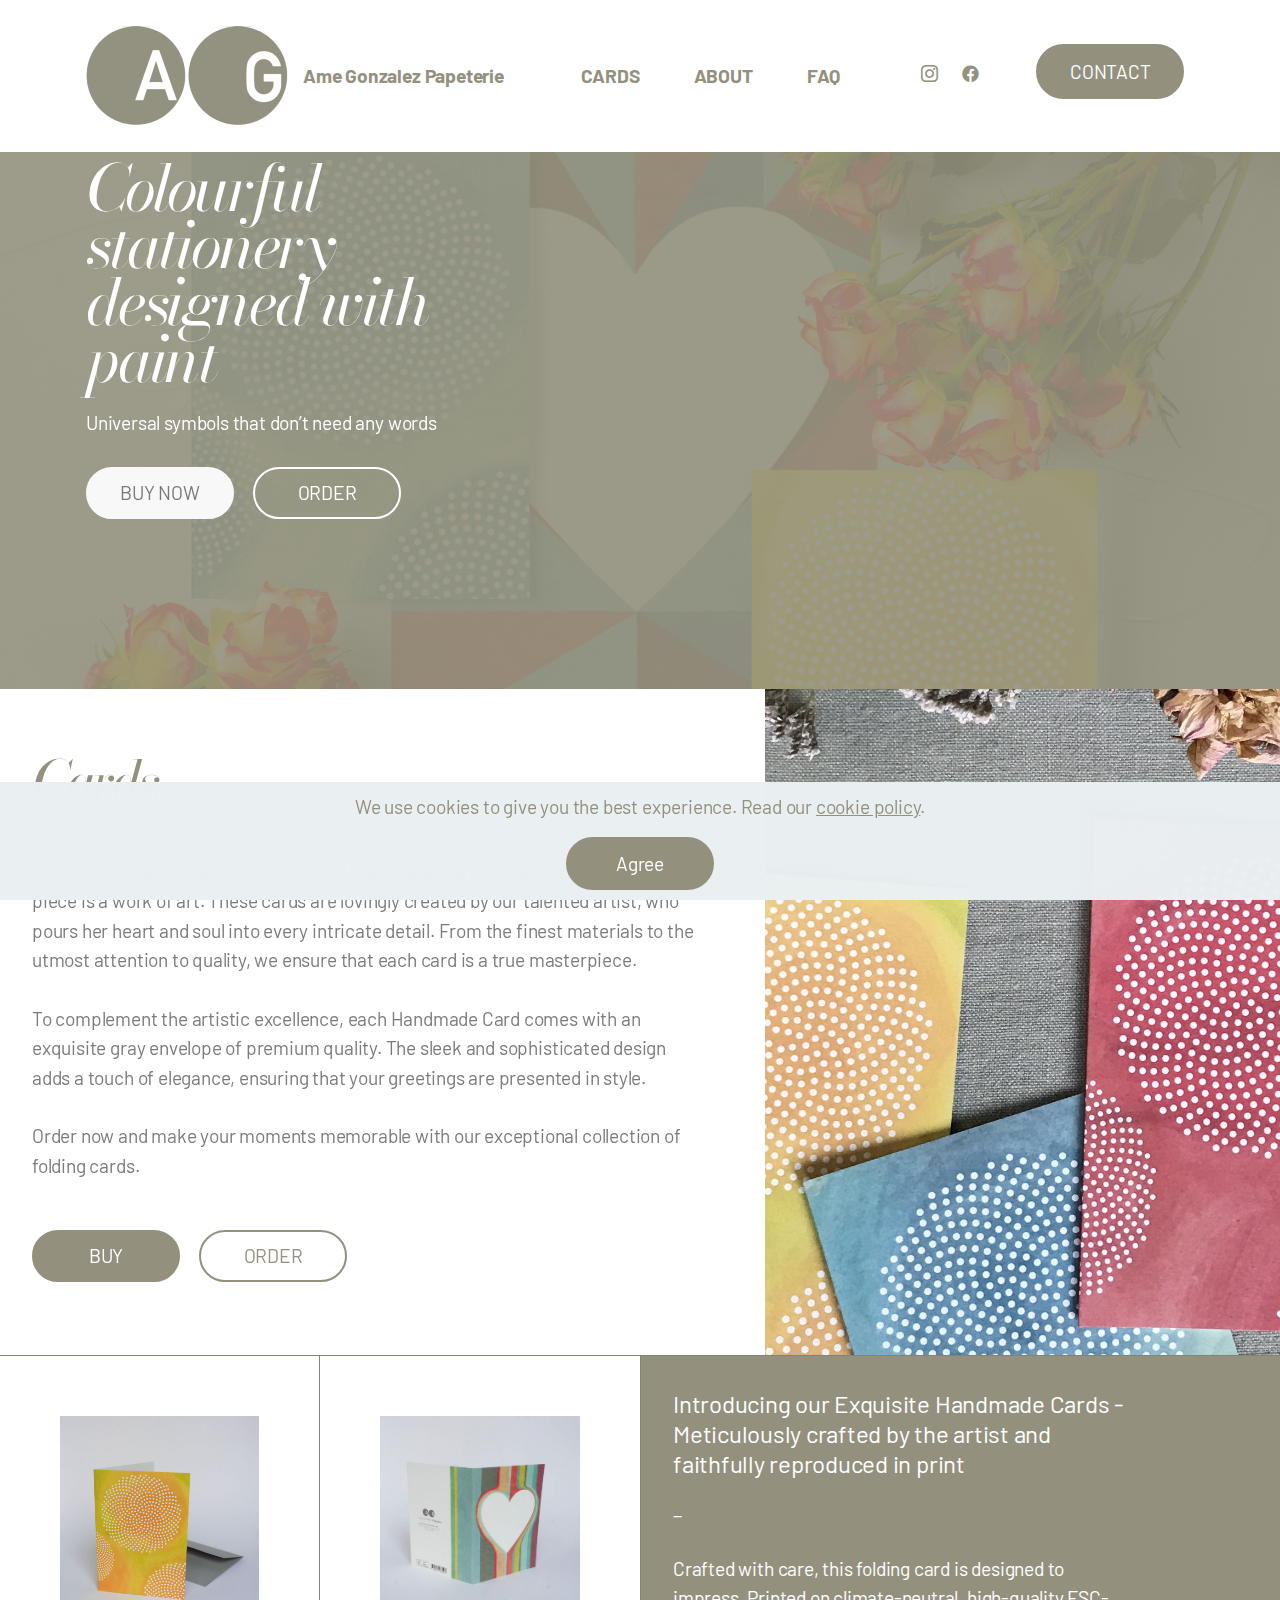
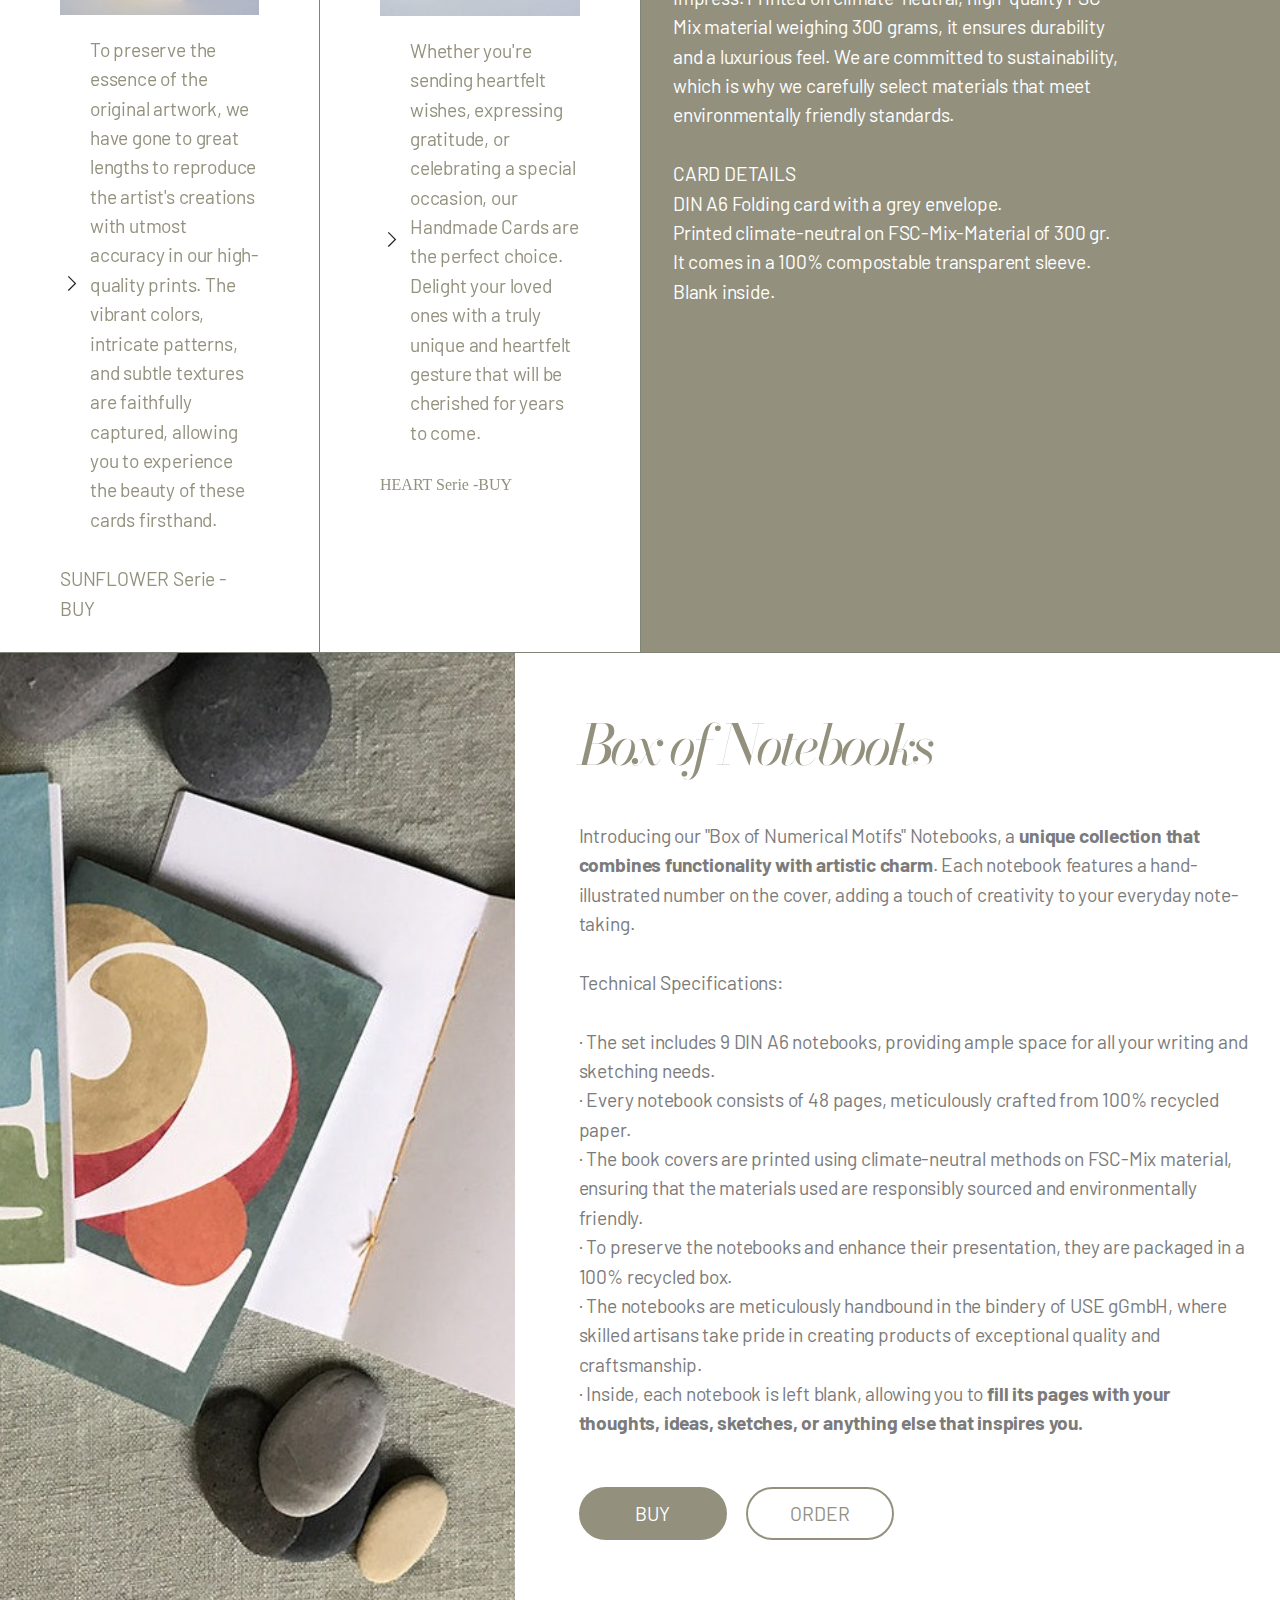
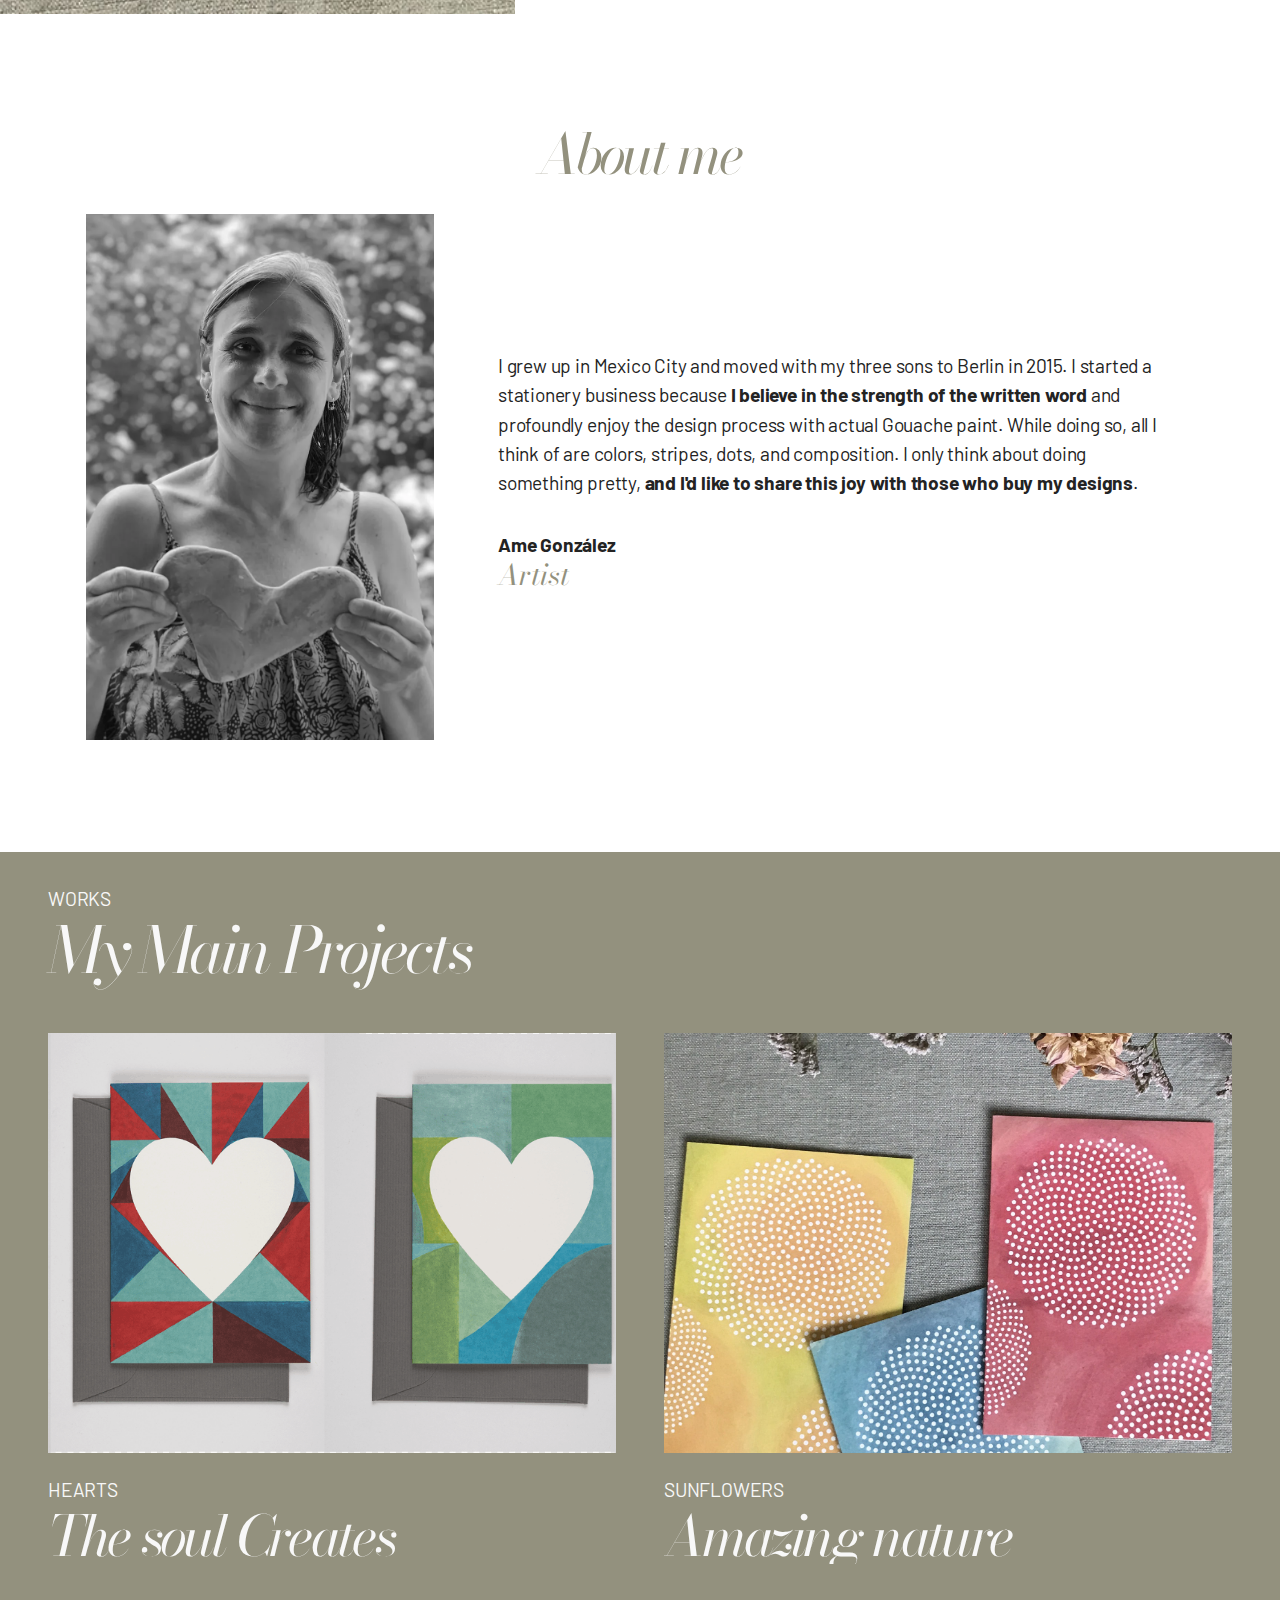
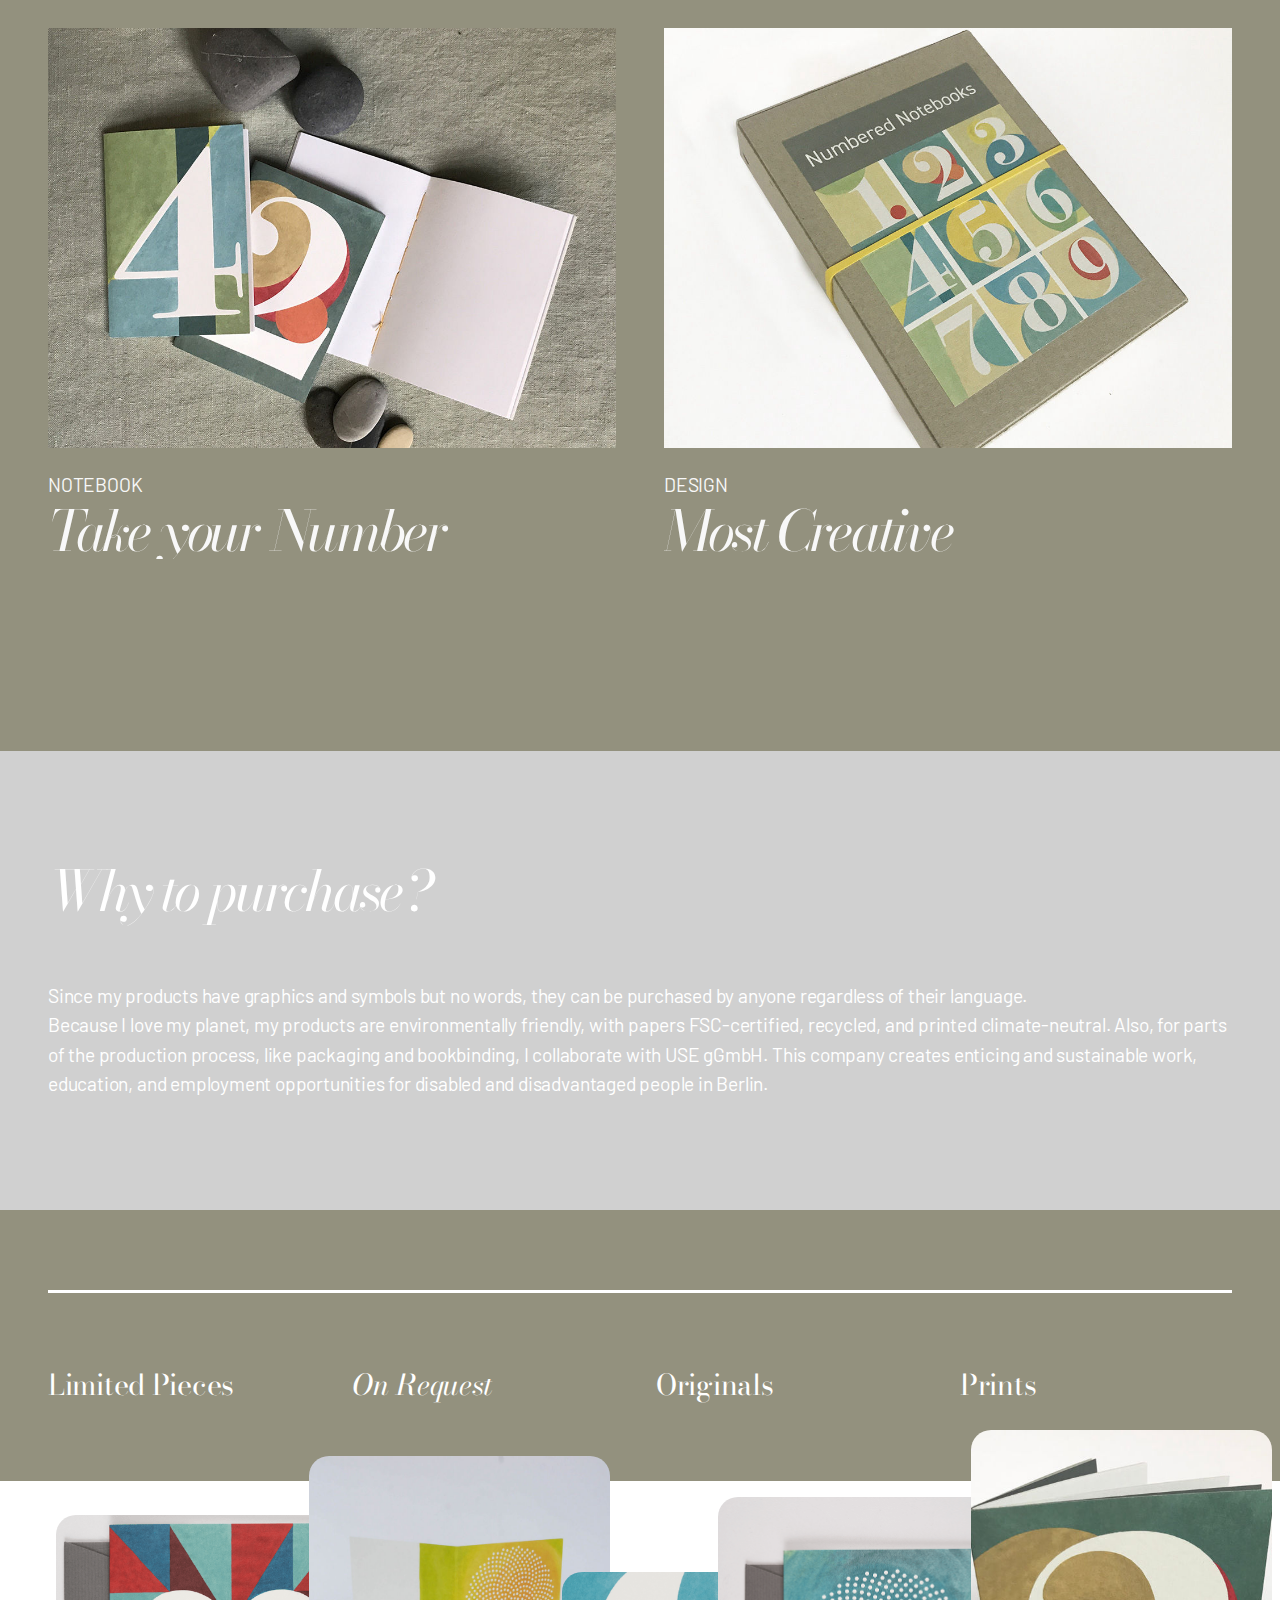
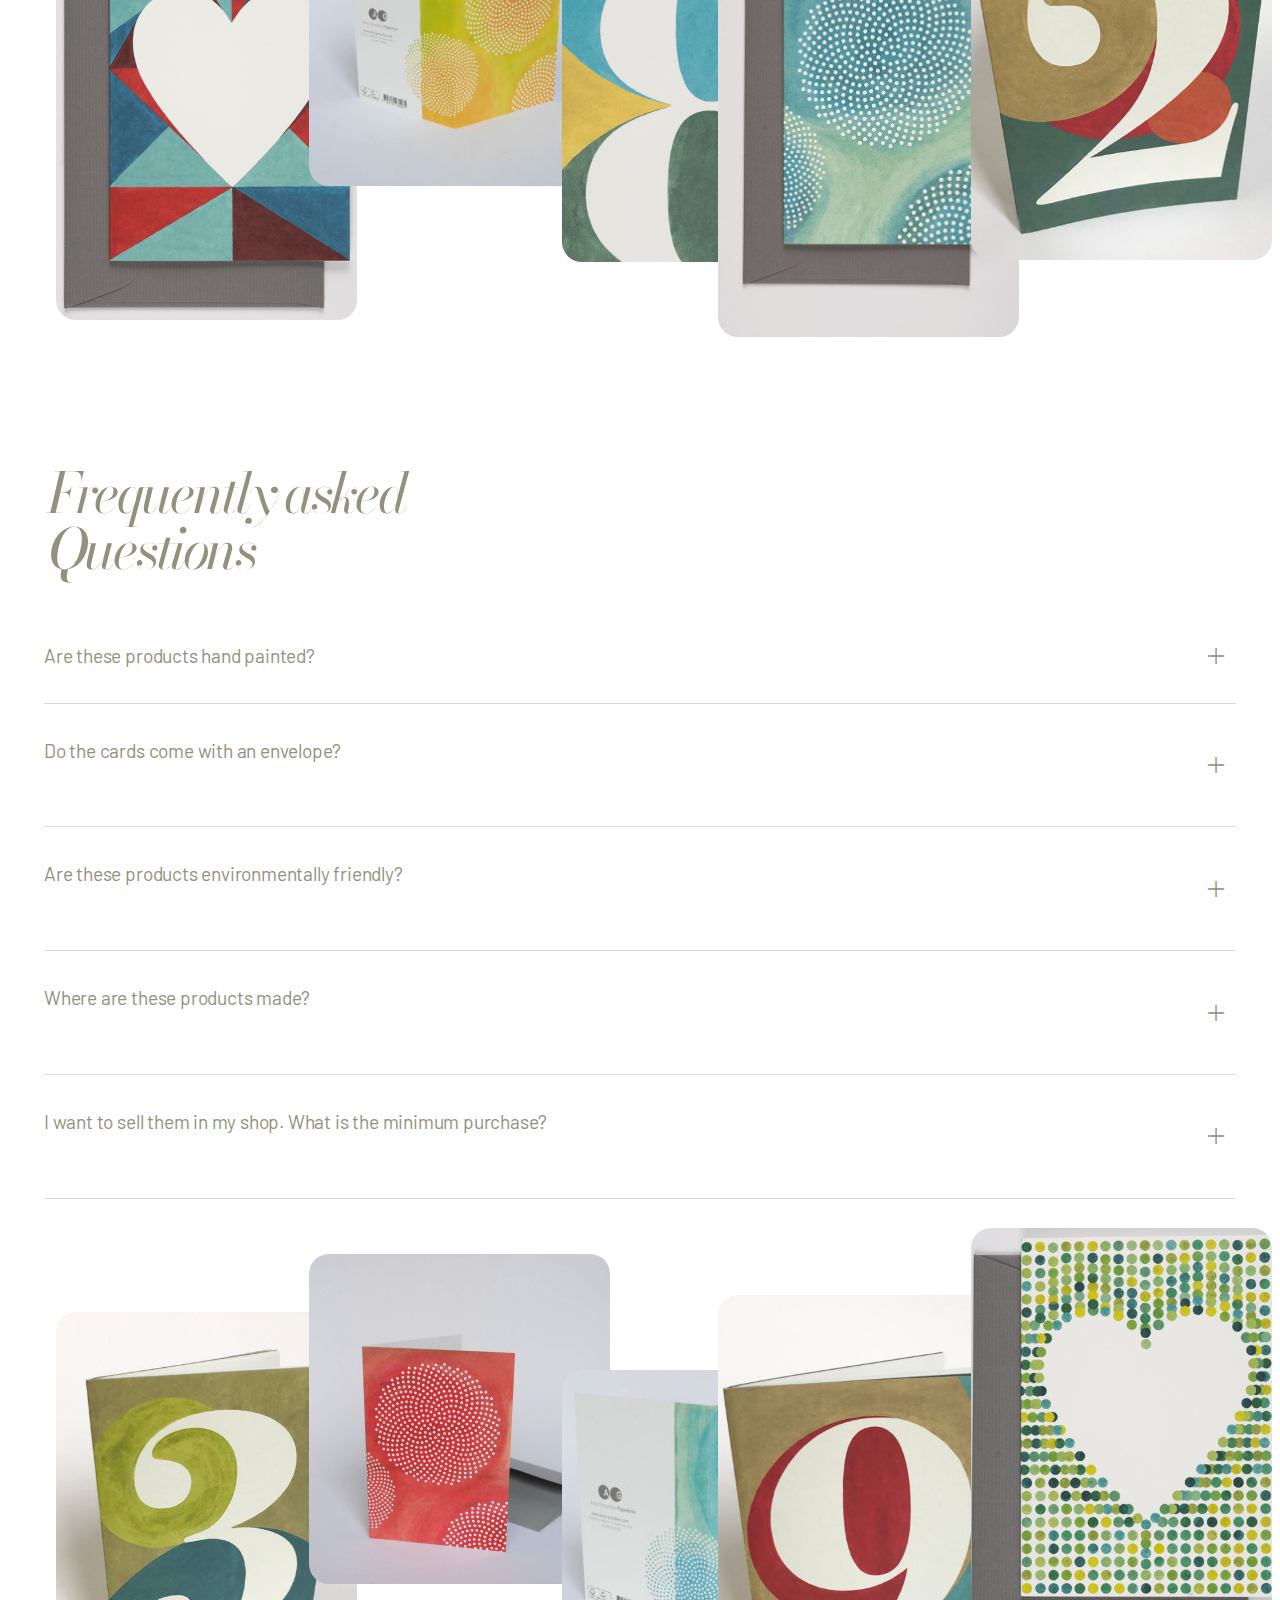
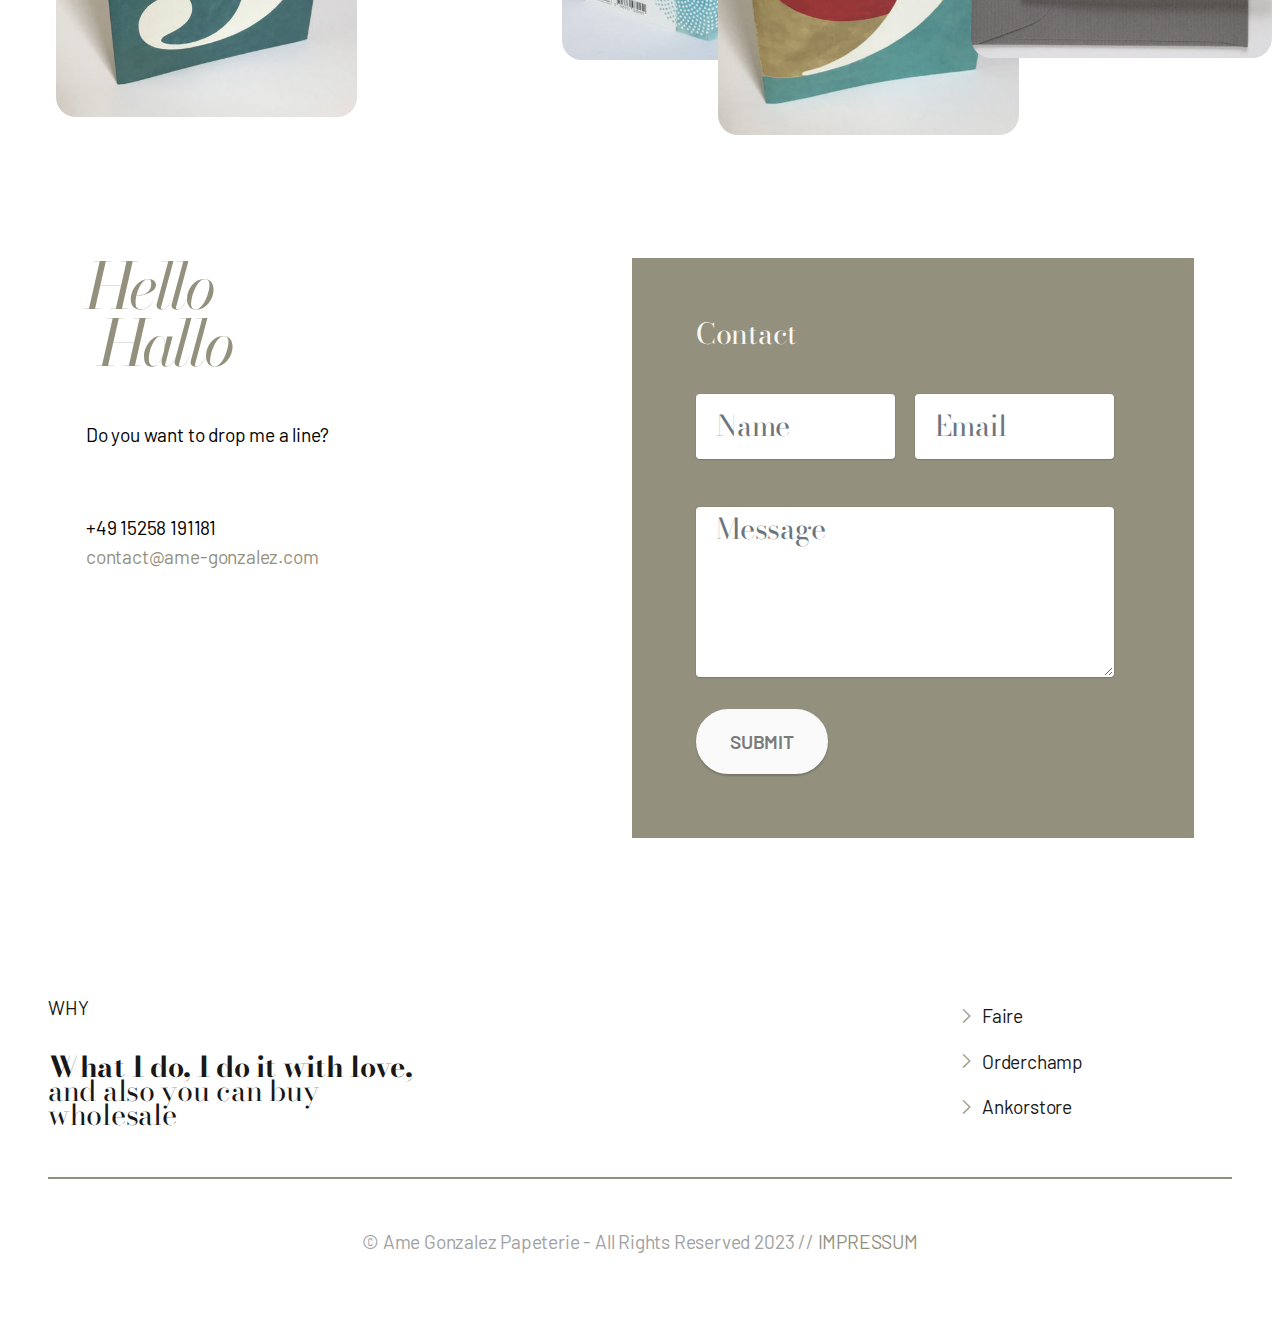
==== commit fce77627: "E530 26.6" ====
--- a/index.html
+++ b/index.html
@@ -92,32 +92,22 @@
     </nav>
 </section>
 
-<section data-bs-version="5.1" class="header1 cid-tim8TgPnFf mbr-fullscreen" id="header1-f">
-    
-
-    
-    
+<section data-bs-version="5.1" class="header4 charitym5 cid-tIiJnWorpC mbr-parallax-background" id="aheader4-w">
+
+    
+
+    
+    <div class="mbr-overlay" style="opacity: 0.9; background-color: rgb(147, 145, 126);"></div>
 
     <div class="container">
-        <div class="row">
-            <div class="col-12 col-lg-6 title">
-                <div class="title-wrapper">
-                    
-                    <h2 class="mbr-section-title mbr-fonts-style display-1"><em>Colourful stationery designed with paint</em></h2>
-                    <p class="mbr-text mbr-fonts-style display-5">
-                        Universal symbols that don’t need any words</p>
-                    <div class="mbr-section-btn"><a class="btn btn-success display-7" href="https://wa.me/004915258191181">
-                            <strong>BUY NOW</strong>
-                        </a>
-                        <a class="btn btn-success-outline display-7" href="mailto:contact@ame-gonzalez.com">
-                            <strong>ORDER</strong>
-                        </a></div>
-                </div>
-            </div>
-            <div class="col-12 col-lg-6">
-                <div class="image-wrapper">
-                    <img src="assets/images/ame-gonzalez-1920x1280.png" alt=" Ame Gonzalez">
-                </div>
+        <div class="row justify-content-start">
+            <div class="col-12 col-lg-5">
+                <h1 class="mbr-section-title mbr-fonts-style mb-0 display-1"><em>Colourful stationery designed with paint</em></h1>
+                <h2 class="mbr-section-subtitle mbr-fonts-style mb-0 display-7">Universal symbols that don’t need any words</h2>
+                <p class="mbr-text mbr-fonts-style mb-0 display-7"></p>
+                <div class="mbr-section-btn"><a class="btn btn-success display-7" href="https://wa.me/004915258191181">BUY NOW
+                    </a>
+                    <a class="btn btn-info-outline display-7" href="mailto:contact@ame-gonzalez.com">ORDER</a></div>
             </div>
         </div>
     </div>
@@ -547,7 +537,7 @@
             </div>
             <div class="col-lg-6 mx-auto mbr-form" data-form-type="formoid">
 <!--Formbuilder Form-->
-<form action="https://mobirise.eu/" method="POST" class="mbr-form form-with-styler" data-form-title="Contact"><input type="hidden" name="email" data-form-email="true" value="cnj6uS0DL6LCuLDT7wRdOYSHHYGNLUpvf4/4hsd0bNcwD21oKwPGKUwESVg9JdBQMCubdTCCMXzMbZFKXPQINNiVnPqnUYXEvhgwVVh//cj72aauuPuuV5ivL7xuedvg.AWjxyCjznxKbshhdOY8xxBQm4xn3tsgPDXaRp7WGXUDXgFyi2qJfSUyOKJyRLKI1rgJEhibugrA+O6FOeGwpUn3rlsdNcmSWAuD/SBiO/XXbJErGOJdmAWfGsU0daYcf">
+<form action="https://mobirise.eu/" method="POST" class="mbr-form form-with-styler" data-form-title="Contact"><input type="hidden" name="email" data-form-email="true" value="41DCuGupIVdBJablfuX7EbVP2GzNidlRxwK/QrmQ+dLrliUf7qqDAXJPFSGH6+3FawYWMFDFttLPZWovhKw1cUHibcrlhVj2qnm6W5bG0TzlqSvCUkrPbJmNjtJQHrP3.wBMq600bpwEVScPXXSfNiTb+s6y2l9NtraPdBpSPfglS6KnItaXH6Andby6iMYI9slZwpfMcJErM8LmO+f4yq6kOH96Oes0pfPmDUMFKSA8c/Sz8vRFtI3VOyxdhBkU3">
 <div class="row">
 <div hidden="hidden" data-form-alert="" class="alert alert-success col-12">Thanks for filling out the form!</div>
 <div hidden="hidden" data-form-alert-danger="" class="alert alert-danger col-12">Oops...! some problem!</div>
--- a/assets/mobirise/css/mbr-additional.css
+++ b/assets/mobirise/css/mbr-additional.css
@@ -1284,16 +1284,15 @@
 .cid-tim2LGbvHv a[class*="text-"]:not(.nav-link):not(.dropdown-item):not([role]):not(.navbar-caption):hover {
   background-image: none;
 }
-.cid-tim8TgPnFf {
-  background-color: #93917e;
-}
-.cid-tim8TgPnFf .container-fluid {
-  padding-right: 0;
-}
-.cid-tim8TgPnFf .mbr-fallback-image.disabled {
+.cid-tIiJnWorpC {
+  padding-top: 10rem;
+  padding-bottom: 10rem;
+  background-image: url("../../../assets/images/ame-gonzalez-1920x1280.png");
+}
+.cid-tIiJnWorpC .mbr-fallback-image.disabled {
   display: none;
 }
-.cid-tim8TgPnFf .mbr-fallback-image {
+.cid-tIiJnWorpC .mbr-fallback-image {
   display: block;
   background-size: cover;
   background-position: center center;
@@ -1302,59 +1301,27 @@
   position: absolute;
   top: 0;
 }
-.cid-tim8TgPnFf .title {
-  display: flex;
-  align-items: center;
-}
-.cid-tim8TgPnFf .title-wrapper {
-  width: 100%;
-}
-.cid-tim8TgPnFf .title-wrapper .mbr-section-subtitle {
-  margin-bottom: 24px;
-}
-@media (max-width: 992px) {
-  .cid-tim8TgPnFf .title-wrapper .mbr-section-subtitle {
-    margin-bottom: 19.5px;
-  }
-}
-.cid-tim8TgPnFf .title-wrapper .mbr-section-title {
-  margin-bottom: 24px;
-}
-@media (max-width: 992px) {
-  .cid-tim8TgPnFf .title-wrapper .mbr-section-title {
-    margin-bottom: 19.5px;
-  }
-}
-.cid-tim8TgPnFf .title-wrapper .mbr-text {
-  margin-bottom: 48px;
-}
-@media (max-width: 992px) {
-  .cid-tim8TgPnFf .title-wrapper .mbr-text {
-    margin-bottom: 19.5px;
-  }
-}
-@media (max-width: 992px) {
-  .cid-tim8TgPnFf .image-wrapper {
-    margin-top: 39px;
-  }
-}
-.cid-tim8TgPnFf .image-wrapper img {
-  width: 100%;
-  height: 100%;
-  object-fit: cover;
-}
-.cid-tim8TgPnFf .mbr-section-subtitle {
-  color: #f8f8f8;
-}
-.cid-tim8TgPnFf .mbr-section-title {
-  color: #181818;
-}
-.cid-tim8TgPnFf .mbr-text {
-  color: #f8f8f8;
-}
-.cid-tim8TgPnFf .mbr-section-title,
-.cid-tim8TgPnFf .mbr-section-btn {
-  color: #f8f8f8;
+.cid-tIiJnWorpC .mbr-section-title {
+  color: #FFFFFF;
+}
+.cid-tIiJnWorpC .mbr-section-subtitle {
+  color: #FFFFFF;
+  margin-top: 20px;
+}
+.cid-tIiJnWorpC .mbr-text {
+  color: #FFFFFF;
+  margin-top: 20px;
+}
+.cid-tIiJnWorpC .mbr-section-btn {
+  margin-top: 18px;
+}
+.cid-tIiJnWorpC .mbr-section-btn .btn.btn-white {
+  background-color: transparent !important;
+  border-color: #FFFFFF !important;
+}
+.cid-tIiJnWorpC .mbr-section-btn .btn.btn-black {
+  background-color: transparent !important;
+  border-color: #303030 !important;
 }
 .cid-tGA0xftMR7 {
   padding-top: 0rem;
--- a/assets/mobirise/css/mbr-additional.css
+++ b/assets/mobirise/css/mbr-additional.css
@@ -1284,16 +1284,15 @@
 .cid-tim2LGbvHv a[class*="text-"]:not(.nav-link):not(.dropdown-item):not([role]):not(.navbar-caption):hover {
   background-image: none;
 }
-.cid-tim8TgPnFf {
-  background-color: #93917e;
-}
-.cid-tim8TgPnFf .container-fluid {
-  padding-right: 0;
-}
-.cid-tim8TgPnFf .mbr-fallback-image.disabled {
+.cid-tIiJnWorpC {
+  padding-top: 10rem;
+  padding-bottom: 10rem;
+  background-image: url("../../../assets/images/ame-gonzalez-1920x1280.png");
+}
+.cid-tIiJnWorpC .mbr-fallback-image.disabled {
   display: none;
 }
-.cid-tim8TgPnFf .mbr-fallback-image {
+.cid-tIiJnWorpC .mbr-fallback-image {
   display: block;
   background-size: cover;
   background-position: center center;
@@ -1302,59 +1301,27 @@
   position: absolute;
   top: 0;
 }
-.cid-tim8TgPnFf .title {
-  display: flex;
-  align-items: center;
-}
-.cid-tim8TgPnFf .title-wrapper {
-  width: 100%;
-}
-.cid-tim8TgPnFf .title-wrapper .mbr-section-subtitle {
-  margin-bottom: 24px;
-}
-@media (max-width: 992px) {
-  .cid-tim8TgPnFf .title-wrapper .mbr-section-subtitle {
-    margin-bottom: 19.5px;
-  }
-}
-.cid-tim8TgPnFf .title-wrapper .mbr-section-title {
-  margin-bottom: 24px;
-}
-@media (max-width: 992px) {
-  .cid-tim8TgPnFf .title-wrapper .mbr-section-title {
-    margin-bottom: 19.5px;
-  }
-}
-.cid-tim8TgPnFf .title-wrapper .mbr-text {
-  margin-bottom: 48px;
-}
-@media (max-width: 992px) {
-  .cid-tim8TgPnFf .title-wrapper .mbr-text {
-    margin-bottom: 19.5px;
-  }
-}
-@media (max-width: 992px) {
-  .cid-tim8TgPnFf .image-wrapper {
-    margin-top: 39px;
-  }
-}
-.cid-tim8TgPnFf .image-wrapper img {
-  width: 100%;
-  height: 100%;
-  object-fit: cover;
-}
-.cid-tim8TgPnFf .mbr-section-subtitle {
-  color: #f8f8f8;
-}
-.cid-tim8TgPnFf .mbr-section-title {
-  color: #181818;
-}
-.cid-tim8TgPnFf .mbr-text {
-  color: #f8f8f8;
-}
-.cid-tim8TgPnFf .mbr-section-title,
-.cid-tim8TgPnFf .mbr-section-btn {
-  color: #f8f8f8;
+.cid-tIiJnWorpC .mbr-section-title {
+  color: #FFFFFF;
+}
+.cid-tIiJnWorpC .mbr-section-subtitle {
+  color: #FFFFFF;
+  margin-top: 20px;
+}
+.cid-tIiJnWorpC .mbr-text {
+  color: #FFFFFF;
+  margin-top: 20px;
+}
+.cid-tIiJnWorpC .mbr-section-btn {
+  margin-top: 18px;
+}
+.cid-tIiJnWorpC .mbr-section-btn .btn.btn-white {
+  background-color: transparent !important;
+  border-color: #FFFFFF !important;
+}
+.cid-tIiJnWorpC .mbr-section-btn .btn.btn-black {
+  background-color: transparent !important;
+  border-color: #303030 !important;
 }
 .cid-tGA0xftMR7 {
   padding-top: 0rem;
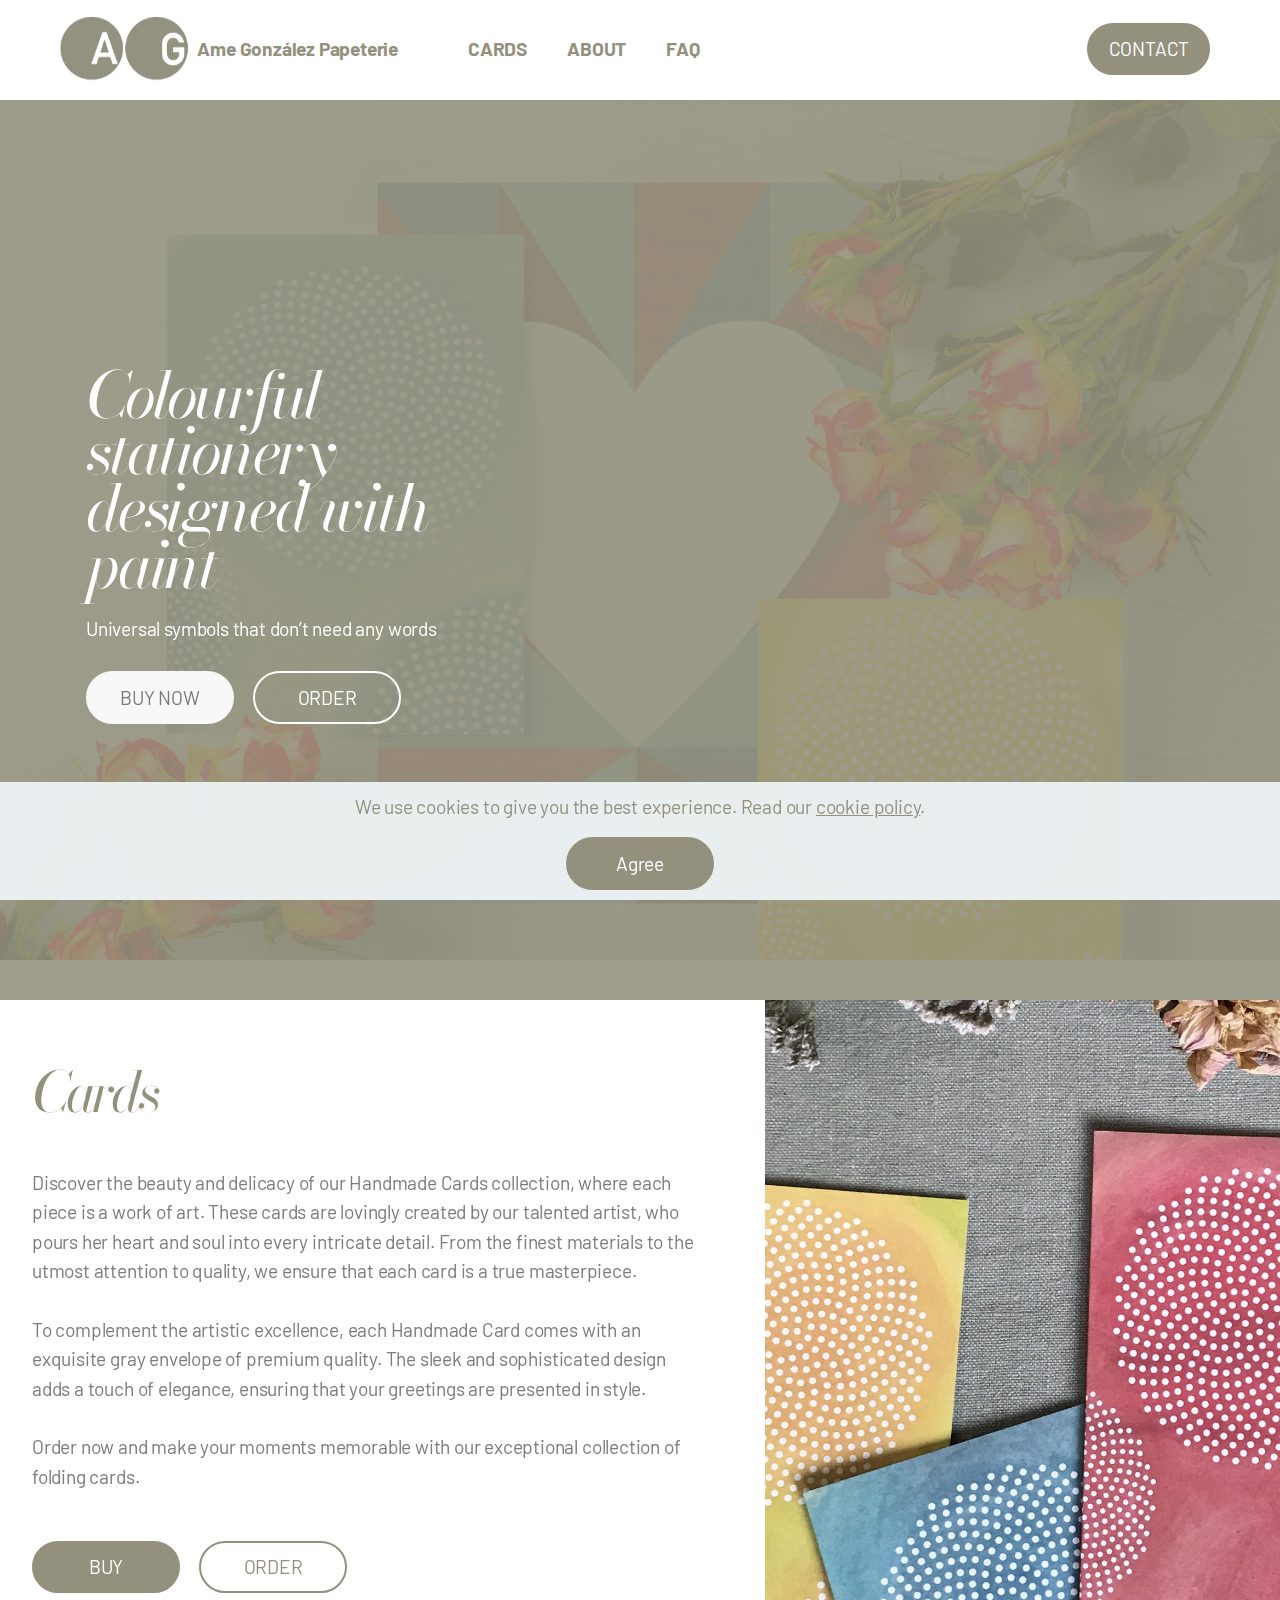
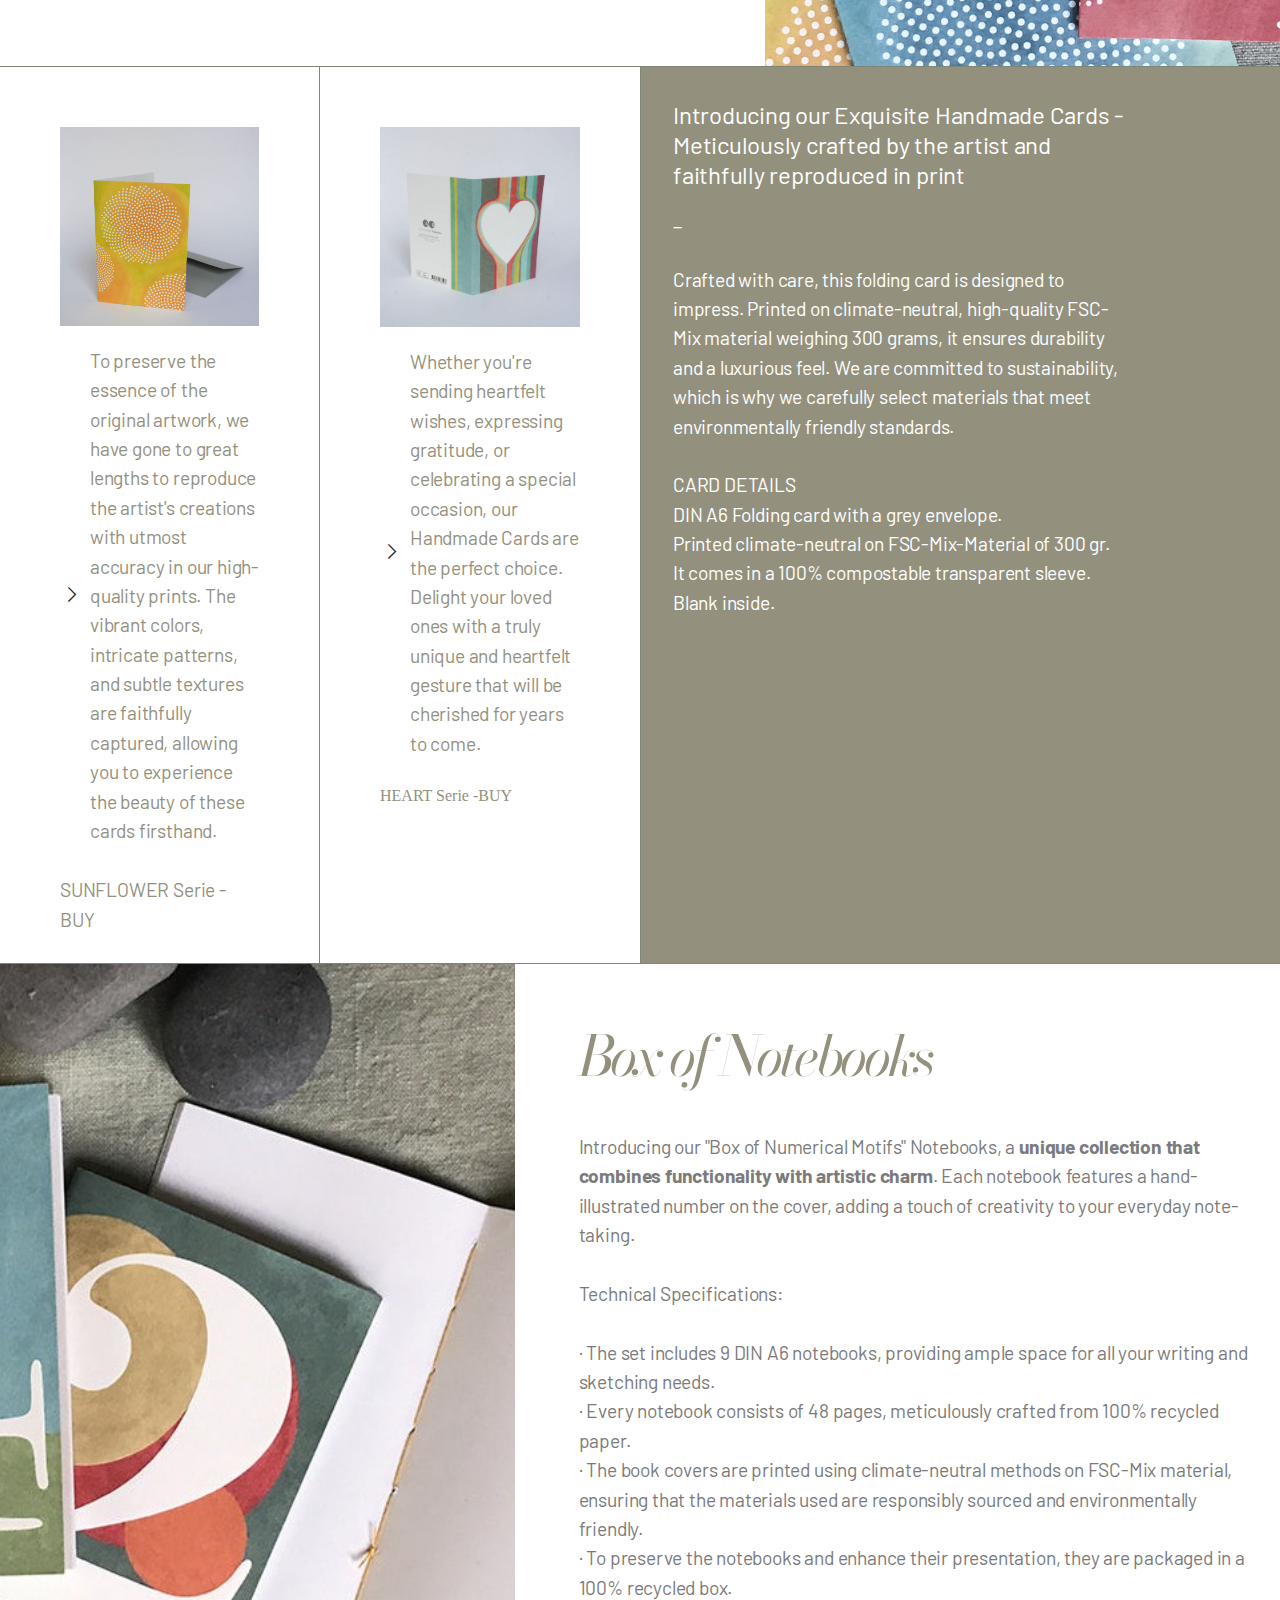
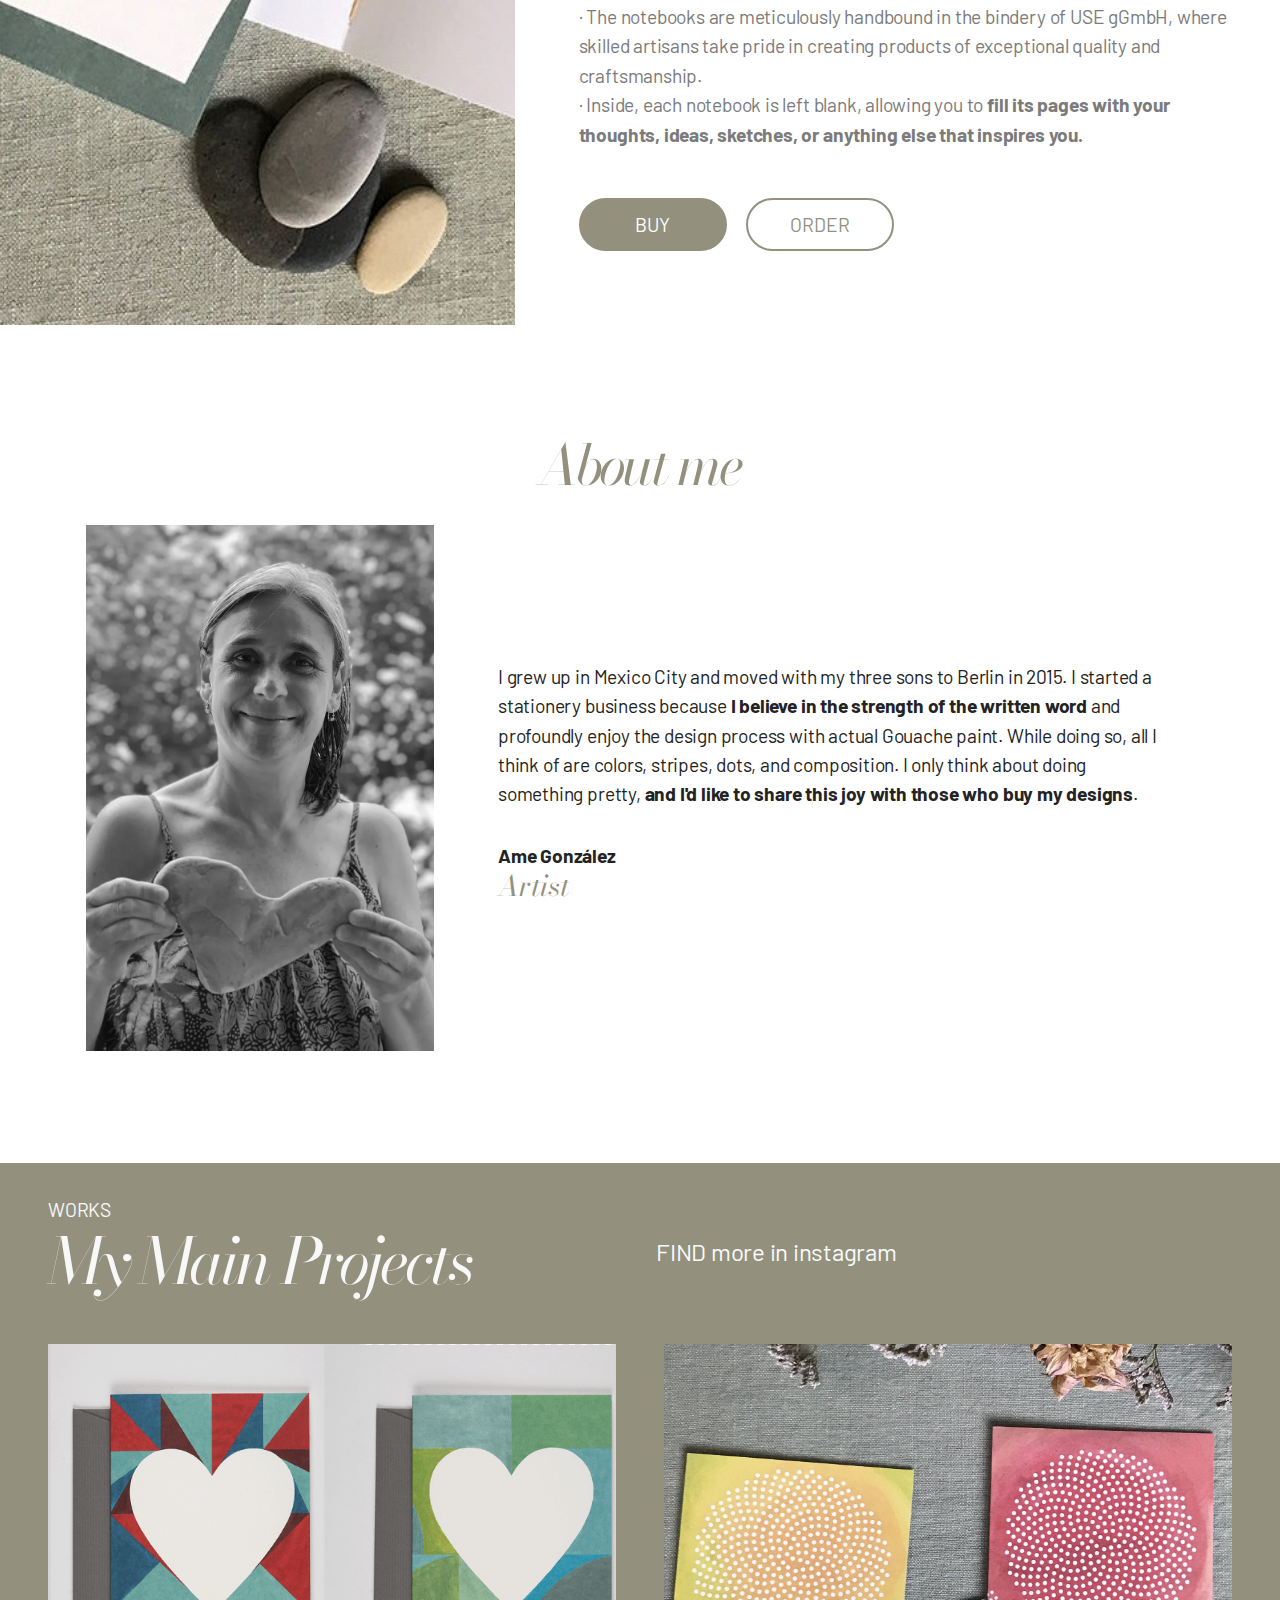
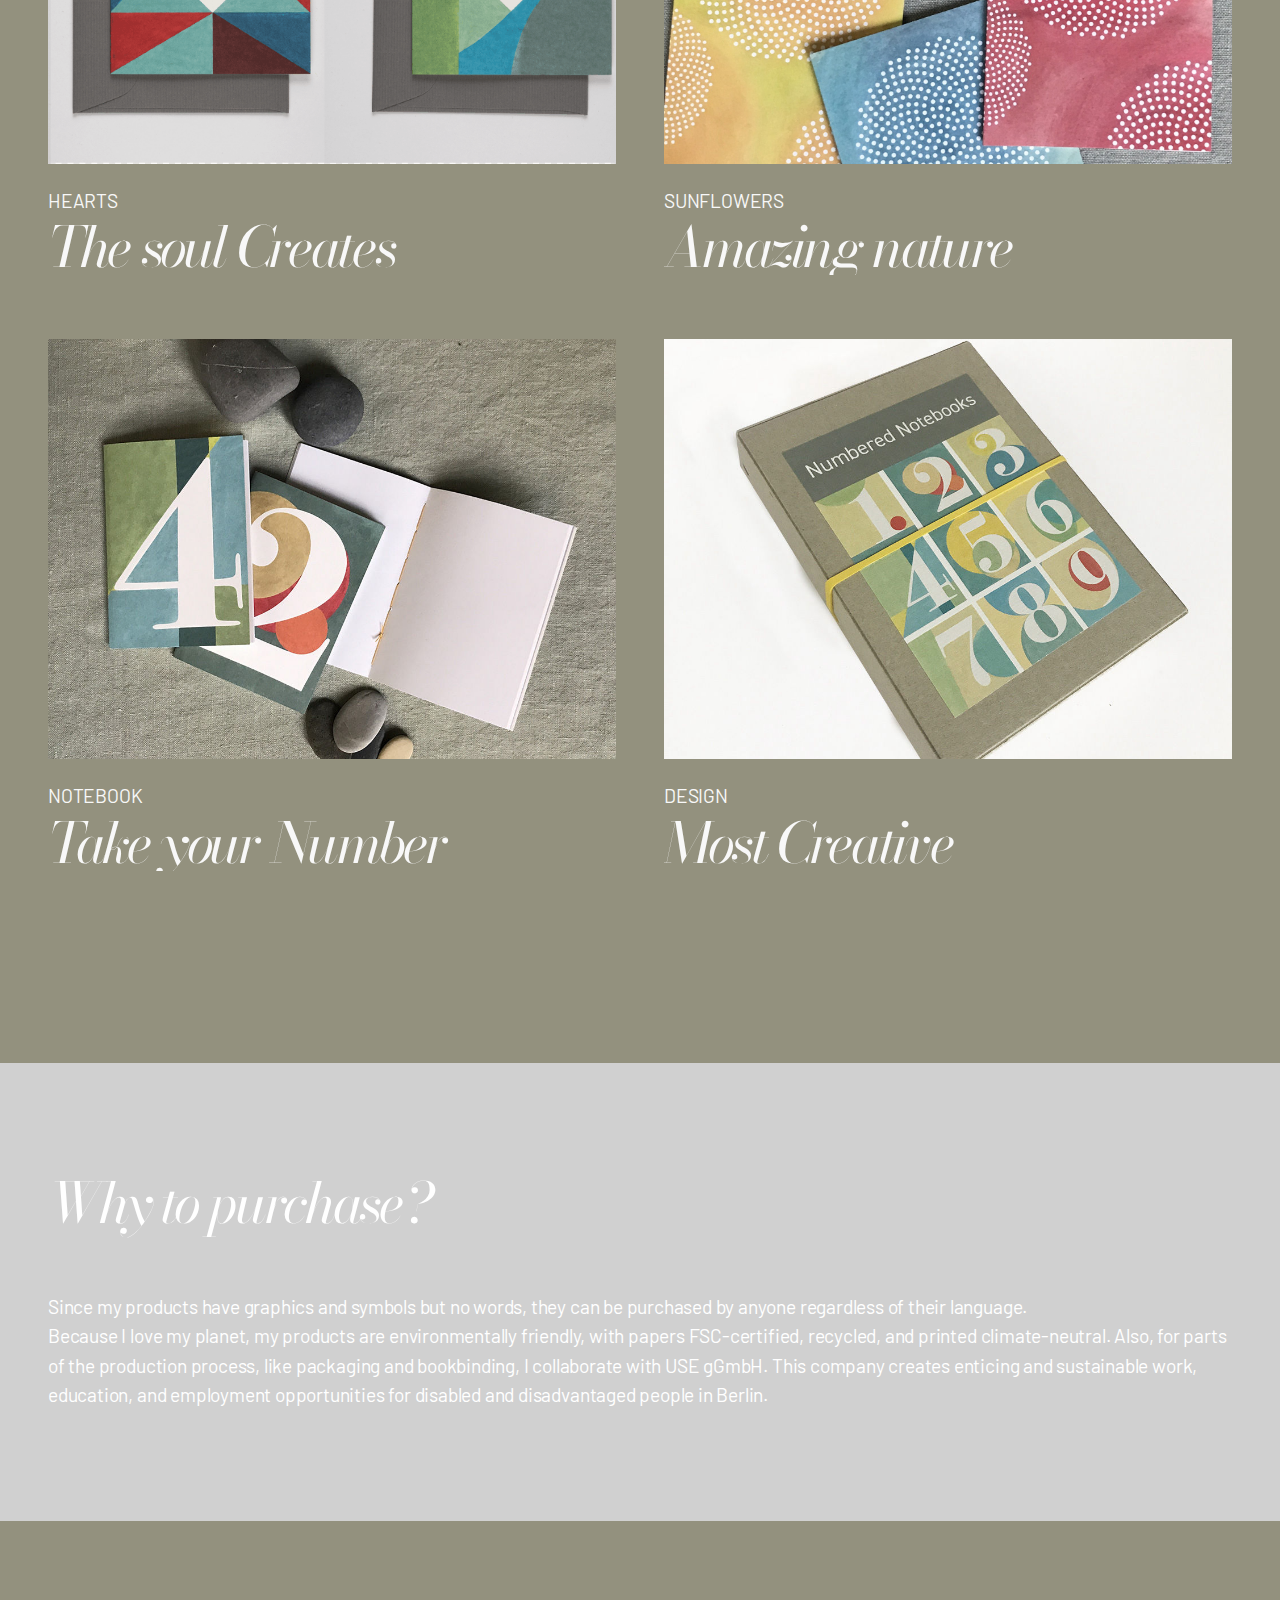
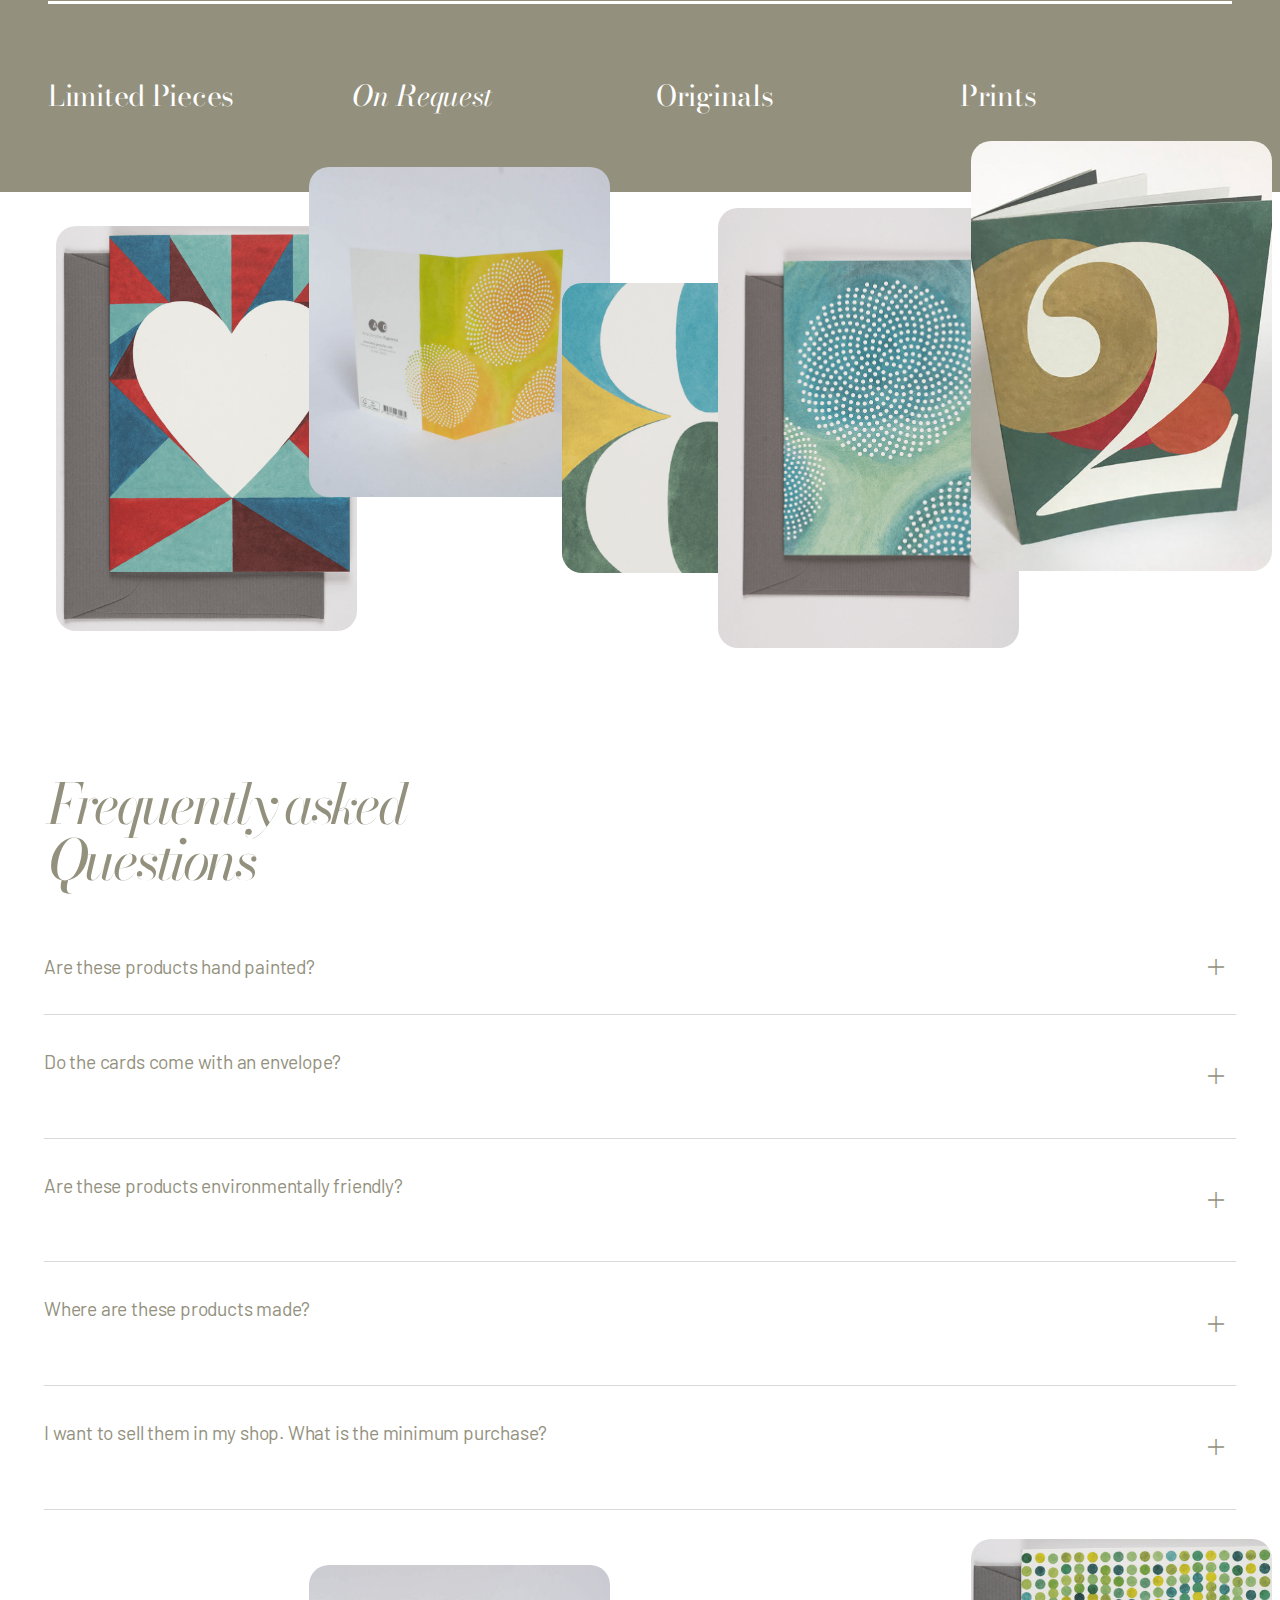
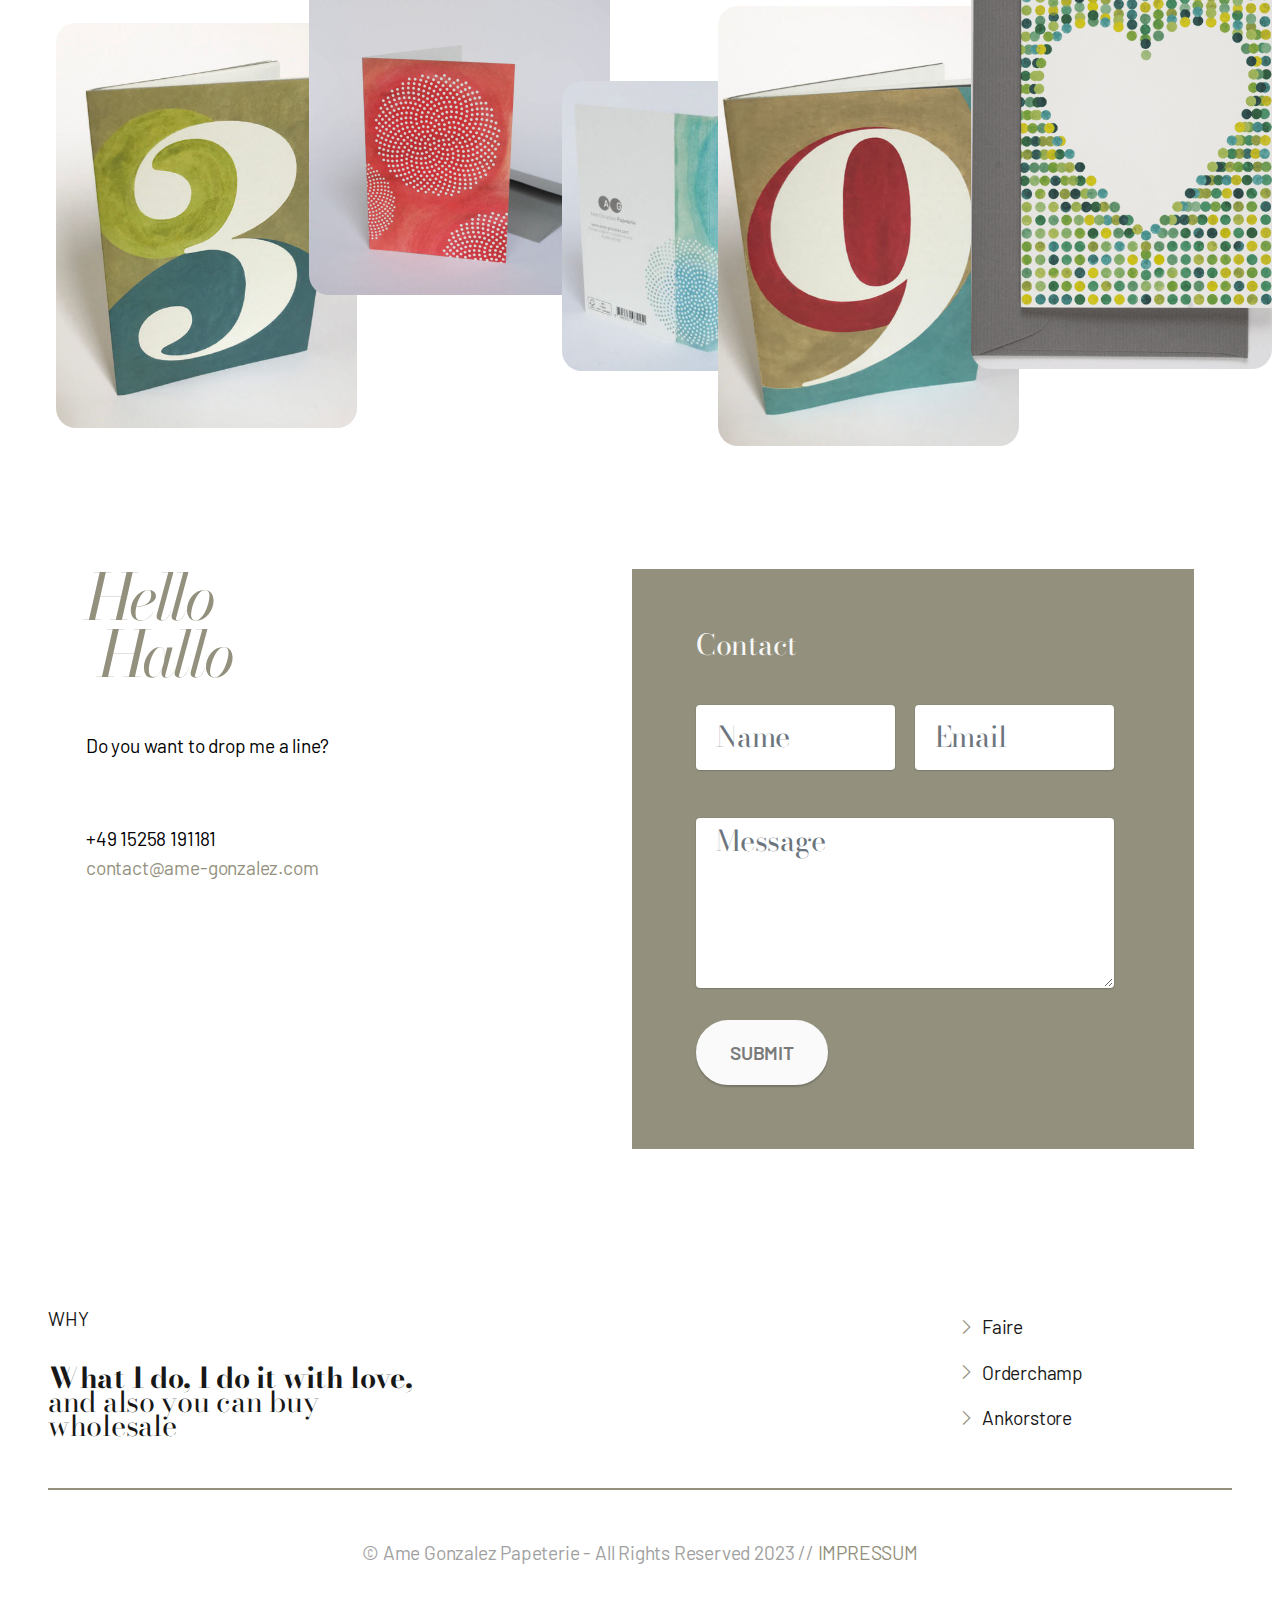
==== commit 0732aa2d: "E530" ====
--- a/index.html
+++ b/index.html
@@ -10,13 +10,11 @@
   <meta property="og:image" content="">
   <meta name="twitter:title" content="Home">
   <meta name="viewport" content="width=device-width, initial-scale=1, minimum-scale=1">
-  <link rel="shortcut icon" href="assets/images/ame-gonzalez-favicon3-201x200.jpg" type="image/x-icon">
+  <link rel="shortcut icon" href="assets/images/symbol-ame-gonzalez-200x99.png" type="image/x-icon">
   <meta name="description" content="">
   
   
   <title>Home</title>
-  <link rel="stylesheet" href="assets/font-awesome-brands/../css/fontawesome.min.css">
-  <link rel="stylesheet" href="assets/font-awesome-brands/css/brands.min.css">
   <link rel="stylesheet" href="assets/web/assets/mobirise-icons2/mobirise2.css">
   <link rel="stylesheet" href="assets/bootstrap/css/bootstrap.min.css">
   <link rel="stylesheet" href="assets/bootstrap/css/bootstrap-grid.min.css">
@@ -38,61 +36,56 @@
 </head>
 <body>
   
-  <section data-bs-version="5.1" class="menu bistro_menu1 cid-tim2LGbvHv" once="menu" id="menu1-0">
-
+  <section data-bs-version="5.1" class="menu menu2 charitym5 cid-tIiNC6btRb" once="menu" id="amenu2-10">
     
 
     <nav class="navbar navbar-dropdown navbar-fixed-top navbar-expand-lg">
-        <div class="menu_box container">
-            <div class="navbar-brand d-flex d-lg-none">
+        <div class="container-fluid">
+            <div class="navbar-brand">
                 <span class="navbar-logo">
                     <a href="index.html">
-                        <img src="assets/images/ame-gonzalez-favicon3-201x200.jpg" alt="Ame González">
+                        <img src="assets/images/symbol-ame-gonzalez-200x99.png" alt="Ame Gonzalez" style="height: 4rem;">
                     </a>
                 </span>
-                <span class="navbar-caption-wrap"><a class="navbar-caption text-primary display-7" href="file:///Users/son/Library/Application%20Support/Mobirise.com/Mobirise/pep0_0040izinc_002enet/addons/postm5/components/index.html">AME GLEZ.</a></span>
+                <span class="navbar-caption-wrap"><a class="navbar-caption text-primary display-7" href="#">Ame González Papeterie</a></span>
             </div>
             <button class="navbar-toggler" type="button" data-toggle="collapse" data-bs-toggle="collapse" data-target="#navbarSupportedContent" data-bs-target="#navbarSupportedContent" aria-controls="navbarNavAltMarkup" aria-expanded="false" aria-label="Toggle navigation">
                 <div class="hamburger">
-                    <span></span>
-                    <span></span>
-                    <span></span>
-                    <span></span>
+                    <div>
+                        <span></span>
+                        <span></span>
+                        <span></span>
+                    </div>
+                    <div>
+                        <span></span>
+                        <span></span>
+                        <span></span>
+                    </div>
+                    <div></div>
+                    <div>
+                        <span></span>
+                        <span></span>
+                        <span></span>
+                    </div>
                 </div>
             </button>
             <div class="collapse navbar-collapse" id="navbarSupportedContent">
-                <div class="navbar-brand d-none d-lg-flex">
-                <span class="navbar-logo">
-                    <a href="index.html">
-                        <img src="assets/images/symbol-ame-gonzalez-copy-404x200.png" alt="Ame Gonzalez Papeterie">
-                    </a>
-                </span>
-                    <span class="navbar-caption-wrap"><a class="navbar-caption text-primary display-7" href="file:///Users/son/Library/Application%20Support/Mobirise.com/Mobirise/pep0_0040izinc_002enet/addons/postm5/components/index.html">Ame Gonzalez Papeterie</a></span>
-                </div>
-                <ul class="navbar-nav nav-dropdown" data-app-modern-menu="true"><li class="nav-item"><a class="nav-link link text-primary display-7" href="index.html#header1-f">CARDS</a></li>
-                    <li class="nav-item"><a class="nav-link link text-primary display-7" href="index.html#testimonials1-0">ABOUT</a></li>
-                    
-                    <li class="nav-item"><a class="nav-link link text-primary display-7" href="index.html#content10-d">FAQ</a></li></ul>
-
-                <div class="icons-menu-main">
-                    <a class="iconfont-wrapper" href="https://www.instagram.com/ame_gonzalez_papeterie/" target="_blank">
-                        <span class="p-2 mbr-iconfont socicon-instagram socicon"></span>
-                    </a>
-                    <a class="iconfont-wrapper" href="https://www.facebook.com/profile.php?id=100076356212591" target="_blank">
-                        <span class="p-2 mbr-iconfont fab fa-fw fa-facebook"></span>
-                    </a>
-                    
-                    
-                </div>
-
-                <div class="mbr-section-btn-main" role="tablist"><a class="btn btn-primary display-7" href="mailto:contact@ame-gonzalez.com">CONTACT</a></div>
-                
+                <ul class="navbar-nav nav-dropdown" data-app-modern-menu="true"><li class="nav-item">
+                        <a class="nav-link link text-primary display-7" href="index.html#gallery5-s">CARDS</a>
+                    </li>
+                    <li class="nav-item">
+                        <a class="nav-link link text-primary display-7" href="index.html#testimonials1-v">ABOUT</a>
+                    </li>
+                    <li class="nav-item">
+                        <a class="nav-link link text-primary display-7" href="index.html#content10-d">FAQ</a>
+                    </li></ul>
+                <div class="navbar-buttons mbr-section-btn"><a class="btn btn-primary display-7" href="mailto:contact@ame-gonzalez.com">CONTACT</a></div>
             </div>
         </div>
     </nav>
 </section>
 
-<section data-bs-version="5.1" class="header4 charitym5 cid-tIiJnWorpC mbr-parallax-background" id="aheader4-w">
+<section data-bs-version="5.1" class="header4 charitym5 cid-tIiJnWorpC mbr-fullscreen mbr-parallax-background" id="aheader4-w">
 
     
 
@@ -104,7 +97,7 @@
             <div class="col-12 col-lg-5">
                 <h1 class="mbr-section-title mbr-fonts-style mb-0 display-1"><em>Colourful stationery designed with paint</em></h1>
                 <h2 class="mbr-section-subtitle mbr-fonts-style mb-0 display-7">Universal symbols that don’t need any words</h2>
-                <p class="mbr-text mbr-fonts-style mb-0 display-7"></p>
+                
                 <div class="mbr-section-btn"><a class="btn btn-success display-7" href="https://wa.me/004915258191181">BUY NOW
                     </a>
                     <a class="btn btn-info-outline display-7" href="mailto:contact@ame-gonzalez.com">ORDER</a></div>
@@ -268,7 +261,7 @@
                 </em></h2>
             </div>
             <div class="col-12 col-lg-6 item-wrap">
-                <p class="mbr-text mbr-fonts-style display-5"></p>
+                <p class="mbr-text mbr-fonts-style display-5"><a href="https://www.instagram.com/ame_gonzalez_papeterie/" class="text-white">FIND more in instagram</a></p>
             </div>
             <div class="col-12 col-lg-6 col-md-6 item features-image">
                 <a href="#">
@@ -537,7 +530,7 @@
             </div>
             <div class="col-lg-6 mx-auto mbr-form" data-form-type="formoid">
 <!--Formbuilder Form-->
-<form action="https://mobirise.eu/" method="POST" class="mbr-form form-with-styler" data-form-title="Contact"><input type="hidden" name="email" data-form-email="true" value="41DCuGupIVdBJablfuX7EbVP2GzNidlRxwK/QrmQ+dLrliUf7qqDAXJPFSGH6+3FawYWMFDFttLPZWovhKw1cUHibcrlhVj2qnm6W5bG0TzlqSvCUkrPbJmNjtJQHrP3.wBMq600bpwEVScPXXSfNiTb+s6y2l9NtraPdBpSPfglS6KnItaXH6Andby6iMYI9slZwpfMcJErM8LmO+f4yq6kOH96Oes0pfPmDUMFKSA8c/Sz8vRFtI3VOyxdhBkU3">
+<form action="https://mobirise.eu/" method="POST" class="mbr-form form-with-styler" data-form-title="Contact"><input type="hidden" name="email" data-form-email="true" value="oDcwqMcLLO0Z3RDmiTZUVTPSfXtu6kfuV+tZ96brHdXI755RgjNYyn5X8p6nA+AaSu4wamJCmgRVkBQd2sgu0tSnmY6EyOfgohJNRp1MKfqKeKo7KJvpLK6fGWqaJMoF.R6fsjK2ASiahGm4qBEmC9QyklQ1nbxj3rVeSqxHbfUj33Fb2kMwhPWxdw5407T+z1jdOig9aFOcYziwnA2t0EueB7/q8/yUhXnwgI4ZlpRLFxm1Cpc6mPcQa7l3LqPWK">
 <div class="row">
 <div hidden="hidden" data-form-alert="" class="alert alert-success col-12">Thanks for filling out the form!</div>
 <div hidden="hidden" data-form-alert-danger="" class="alert alert-danger col-12">Oops...! some problem!</div>
--- a/assets/mobirise/css/mbr-additional.css
+++ b/assets/mobirise/css/mbr-additional.css
@@ -728,409 +728,275 @@
 .mbr-section-btn-main .btn-danger-outline {
   border-color: #9d5578;
 }
-.cid-tim2LGbvHv {
+.cid-tIiNC6btRb {
   z-index: 1000;
   width: 100%;
-}
-.cid-tim2LGbvHv .navbar-dropdown {
-  background-color: #ffffff !important;
-  padding: 0;
+  position: relative;
+  min-height: 100px;
+}
+.cid-tIiNC6btRb nav.navbar {
   position: fixed;
 }
-.cid-tim2LGbvHv .navbar.navbar-expand-lg .dropdown .dropdown-menu {
-  background-color: #ffffff !important;
-  background: #ffffff;
-}
-.cid-tim2LGbvHv .navbar.navbar-expand-lg .dropdown .dropdown-menu .dropdown-submenu {
-  margin: 0;
-  left: 100%;
-}
-@media (max-width: 991px) {
-  .cid-tim2LGbvHv .menu_box .navbar.opened,
-  .cid-tim2LGbvHv .menu_box .navbar-collapse {
-    background-color: transparent !important;
-    transition: all 0s ease 0s;
-  }
-}
-.cid-tim2LGbvHv nav.navbar {
-  position: fixed;
-  padding-top: 1rem;
-  padding-bottom: 1rem;
-}
-.cid-tim2LGbvHv .icons-menu-main {
-  display: flex;
-  flex-wrap: wrap;
-  max-width: 150px;
-}
-@media (max-width: 991px) {
-  .cid-tim2LGbvHv .icons-menu-main {
-    max-width: 100%;
-    margin: 1rem 0 1rem 1rem;
-  }
-}
-@media (max-width: 991px) {
-  .cid-tim2LGbvHv .mbr-section-btn-main {
-    margin-top: 1rem;
-  }
-}
-.cid-tim2LGbvHv .btn {
-  min-height: 55px;
-  box-shadow: none;
-  margin-top: 0;
-}
-.cid-tim2LGbvHv .btn:hover {
-  box-shadow: none;
-}
-@media (min-width: 992px) {
-  .cid-tim2LGbvHv .offcanvas {
-    padding: 120px 60px 35px;
-    width: 480px;
-    background-color: #454545;
-  }
-  .cid-tim2LGbvHv .offcanvas_image img {
-    width: auto;
-    object-fit: cover;
-    display: inline-block;
-  }
-  .cid-tim2LGbvHv .offcanvas-header {
-    position: relative;
-    padding: 0;
-  }
-  .cid-tim2LGbvHv .offcanvas-header .btn-close {
-    position: absolute;
-    top: -70px;
-    right: 0;
-    width: 35px;
-    height: 30px;
-  }
-  .cid-tim2LGbvHv .offcanvas-body {
-    text-align: center;
-    padding: 0;
-  }
-  .cid-tim2LGbvHv .offcanvas-body .mbr-text,
-  .cid-tim2LGbvHv .offcanvas-body .mbr-section-subtitle {
-    margin-top: 14px;
-  }
-  .cid-tim2LGbvHv .offcanvas-body .offcanvas_contact {
-    margin: 35px 0;
-  }
-  .cid-tim2LGbvHv .offcanvas_box button.btn_offcanvas {
-    outline: none;
-    width: 40px;
-    height: 40px;
-    cursor: pointer;
-    transition: all 0.2s;
-    position: relative;
-    align-self: center;
-  }
-  .cid-tim2LGbvHv .offcanvas_box button.btn_offcanvas .hamburger span {
-    position: absolute;
-    right: 0;
-    width: 40px;
-    height: 2px;
-    border-right: 5px;
-    background-color: #181818;
-  }
-  .cid-tim2LGbvHv .offcanvas_box button.btn_offcanvas .hamburger span:nth-child(1) {
-    top: 18px;
-    transition: all 0.2s;
-  }
-  .cid-tim2LGbvHv .offcanvas_box button.btn_offcanvas .hamburger span:nth-child(2) {
-    top: 25px;
-    transition: all 0.2s;
-  }
-  .cid-tim2LGbvHv .offcanvas_box button.btn_offcanvas:hover .hamburger span {
-    width: 36px;
-  }
-  .cid-tim2LGbvHv .offcanvas_box button.btn_offcanvas:hover .hamburger span:nth-child(2) {
-    width: 33px;
-    transition-delay: 0.2s;
-  }
-  .cid-tim2LGbvHv ul.navbar-nav {
-    padding-bottom: 1.5rem;
-  }
-  .cid-tim2LGbvHv .dropdown-menu .dropdown-toggle[data-toggle="dropdown-submenu"]::after,
-  .cid-tim2LGbvHv .link.dropdown-toggle::after {
-    display: inline-block;
-    width: 7px;
-    height: 7px;
-    margin-left: .5rem;
-    margin-bottom: 2px;
-    content: "";
-    border: 2px solid;
-    border-left: none;
-    border-top: none;
-    transform: rotate(-45deg);
-  }
-  .cid-tim2LGbvHv .link.dropdown-toggle::after {
-    padding: 0 !important;
-    transform: rotate(45deg);
-  }
-  .cid-tim2LGbvHv li.nav-item {
-    position: relative;
-    display: inline-block;
-    padding: 1px 7px !important;
-    vertical-align: middle;
-    line-height: 2em !important;
-    font-weight: 600 !important;
-    text-decoration: none;
-    letter-spacing: 0 !important;
-  }
-  .cid-tim2LGbvHv li.nav-item:hover {
-    opacity: .8;
-  }
-  .cid-tim2LGbvHv .lg_brand {
-    margin: 0 1rem;
-  }
-}
-.cid-tim2LGbvHv .nav-item {
-  margin: 4px 15px;
-}
-@media (min-width: 1200px) {
-  .cid-tim2LGbvHv .nav-item {
-    margin: 4px 20px;
-  }
-}
-@media (max-width: 991px) {
-  .cid-tim2LGbvHv .nav-item {
-    margin: 0 !important;
-  }
-}
-.cid-tim2LGbvHv .dropdown-menu {
-  border-radius: 0;
-  box-shadow: none;
-  text-align: left;
-}
-@media (min-width: 992px) {
-  .cid-tim2LGbvHv .dropdown-menu {
-    padding: 18px 34px 22px;
-    min-width: 250px;
-    top: 72px !important;
-    left: -40px !important;
-  }
-  .cid-tim2LGbvHv .dropdown-menu.dropdown-submenu {
-    left: 215px !important;
-    top: -45% !important;
-  }
-}
-@media (max-width: 991px) {
-  .cid-tim2LGbvHv .dropdown-menu .dropdown-toggle[data-toggle="dropdown-submenu"]::after,
-  .cid-tim2LGbvHv .link.dropdown-toggle::after {
-    display: inline-block;
-    width: 7px;
-    height: 7px;
-    margin-left: .5rem;
-    margin-bottom: 2px;
-    content: "";
-    border: 2px solid;
-    border-left: none;
-    border-top: none;
-    transform: rotate(-45deg);
-    right: 15px;
-    position: absolute;
-    margin-top: -2px;
-  }
-  .cid-tim2LGbvHv .show.dropdown-toggle[aria-expanded="true"]::after {
-    transform: rotate(45deg);
-    margin-top: -4px;
-  }
-  .cid-tim2LGbvHv .offcanvas_box {
-    display: none;
-  }
-}
-.cid-tim2LGbvHv .dropdown-item {
-  border: none;
-  font-weight: 400 !important;
-}
-.cid-tim2LGbvHv .nav-dropdown .link {
-  font-weight: 700 !important;
-  padding: 0 !important;
-  margin: 0 !important;
-}
-.cid-tim2LGbvHv .nav-dropdown .link.dropdown-toggle::after {
+.cid-tIiNC6btRb .dropdown-item:before {
+  font-family: Moririse2 !important;
+  content: "\e966";
+  display: inline-block;
+  width: 0;
+  position: absolute;
+  left: 1rem;
+  top: 0.5rem;
+  margin-right: 0.5rem;
+  line-height: 1;
+  font-size: inherit;
+  vertical-align: middle;
+  text-align: center;
+  overflow: hidden;
+  transform: scale(0, 1);
+  transition: all 0.25s ease-in-out;
+}
+.cid-tIiNC6btRb .dropdown-menu {
+  padding: 15px 0;
+  box-shadow: 0 1px 3px 0 rgba(0, 0, 0, 0.1);
+  border: 2px solid #ffffff !important;
+}
+.cid-tIiNC6btRb .dropdown-item {
+  position: relative !important;
+  padding: 2px 40px !important;
+}
+.cid-tIiNC6btRb .dropdown-item:after {
+  right: 1rem !important;
+}
+.cid-tIiNC6btRb .dropdown-item:before {
+  content: "";
+  display: block !important;
+  position: absolute;
+  left: 40px;
+  bottom: 2px;
+  top: auto !important;
+  height: 1px;
+  width: 0;
+  overflow: visible !important;
+  transform: scale(1) !important;
+  background-color: currentColor;
+  transition: 0.4s cubic-bezier(0.33, 0.52, 0.05, 0.96);
+}
+.cid-tIiNC6btRb .dropdown-item:hover:before,
+.cid-tIiNC6btRb .dropdown-item:focus:before {
+  width: calc(100% - 80px);
+}
+.cid-tIiNC6btRb .nav-dropdown .link {
+  padding: 0 0.3em !important;
+  margin: 0.667em 1em !important;
+}
+.cid-tIiNC6btRb .nav-dropdown .link.dropdown-toggle::after {
   margin-left: 0.5rem;
   margin-top: 0.2rem;
 }
-.cid-tim2LGbvHv .nav-link {
+.cid-tIiNC6btRb .nav-link {
   position: relative;
-  color: #181818;
-}
-.cid-tim2LGbvHv .container {
+}
+.cid-tIiNC6btRb .container {
   display: flex;
   margin: auto;
 }
-.cid-tim2LGbvHv .iconfont-wrapper {
-  color: #93917e;
-  font-size: 17px;
-  margin-right: 10px;
-  margin-bottom: 5px;
-  width: 25px;
-  height: 25px;
-  border-radius: 50%;
+@media (min-width: 992px) {
+  .cid-tIiNC6btRb .container {
+    flex-wrap: nowrap;
+  }
+}
+.cid-tIiNC6btRb .navbar-nav {
   display: flex;
   justify-content: center;
   align-items: center;
-  transition: all 0.2s ease-in-out;
-}
-.cid-tim2LGbvHv .iconfont-wrapper:last-child {
-  margin-right: 0;
-}
-.cid-tim2LGbvHv .iconfont-wrapper:hover {
-  color: #93917e;
-}
-.cid-tim2LGbvHv .navbar-caption {
-  color: #181818;
-}
-.cid-tim2LGbvHv .navbar-nav {
-  margin: 0 1rem;
-}
-@media (min-width: 992px) {
-  .cid-tim2LGbvHv .navbar-nav {
-    margin: 0;
-  }
-}
-.cid-tim2LGbvHv .dropdown-menu,
-.cid-tim2LGbvHv .navbar.opened {
-  background-color: false !important;
-}
-.cid-tim2LGbvHv .nav-item:focus,
-.cid-tim2LGbvHv .nav-link:focus {
+  flex-wrap: wrap;
+  margin-right: auto;
+  min-height: 98px;
+}
+.cid-tIiNC6btRb .navbar-nav .nav-item {
+  margin: 0;
+}
+.cid-tIiNC6btRb .navbar-nav .nav-link {
+  position: relative;
+  padding: 0 !important;
+  margin: 10px 20px !important;
+  transition: .4s all;
+  font-weight: 700 !important;
+}
+.cid-tIiNC6btRb .navbar-nav .nav-link:before {
+  content: "";
+  display: block !important;
+  position: absolute;
+  left: 0;
+  bottom: 0;
+  height: 2px;
+  width: 0;
+  background-color: currentColor;
+  transition: 0.4s cubic-bezier(0.33, 0.52, 0.05, 0.96);
+}
+.cid-tIiNC6btRb .navbar-nav .nav-link:hover:before {
+  width: 100%;
+}
+.cid-tIiNC6btRb .dropdown-menu,
+.cid-tIiNC6btRb .navbar.opened {
+  background: #ffffff !important;
+}
+.cid-tIiNC6btRb .nav-item:focus,
+.cid-tIiNC6btRb .nav-link:focus {
   outline: none;
 }
-.cid-tim2LGbvHv .dropdown .dropdown-menu .dropdown-item {
+.cid-tIiNC6btRb .dropdown .dropdown-menu .dropdown-item {
   width: auto;
   transition: all 0.25s ease-in-out;
 }
-.cid-tim2LGbvHv .dropdown .dropdown-menu .dropdown-item::after {
+.cid-tIiNC6btRb .dropdown .dropdown-menu .dropdown-item::after {
   right: 0.5rem;
 }
-.cid-tim2LGbvHv .dropdown .dropdown-menu .dropdown-item .mbr-iconfont {
+.cid-tIiNC6btRb .dropdown .dropdown-menu .dropdown-item .mbr-iconfont {
   margin-right: 0.5rem;
   vertical-align: sub;
 }
-.cid-tim2LGbvHv .dropdown .dropdown-menu .dropdown-item .mbr-iconfont:before {
+.cid-tIiNC6btRb .dropdown .dropdown-menu .dropdown-item .mbr-iconfont:before {
   display: inline-block;
   transform: scale(1, 1);
   transition: all 0.25s ease-in-out;
 }
-.cid-tim2LGbvHv .collapsed .dropdown-menu .dropdown-item:before {
+.cid-tIiNC6btRb .collapsed .dropdown-menu .dropdown-item:before {
   display: none;
 }
-.cid-tim2LGbvHv .collapsed .dropdown .dropdown-menu .dropdown-item {
+.cid-tIiNC6btRb .collapsed .dropdown .dropdown-menu .dropdown-item {
   padding: 0.235em 1.5em 0.235em 1.5em !important;
   transition: none;
   margin: 0 !important;
 }
-.cid-tim2LGbvHv .navbar {
-  min-height: 140px;
-  padding: 20px 0;
+.cid-tIiNC6btRb .navbar {
+  min-height: 100px;
   transition: all 0.3s;
-  border-bottom-width: 0px;
-}
-.cid-tim2LGbvHv .navbar.opened {
+  border-bottom: none !important;
+  box-shadow: 0 1px 3px 0 rgba(0, 0, 0, 0.1);
+  background: #ffffff;
+  border-bottom: 2px solid #ffffff !important;
+  box-shadow: none !important;
+  padding: 0 !important;
+}
+.cid-tIiNC6btRb .navbar.opened {
   transition: all 0.3s;
 }
-.cid-tim2LGbvHv .navbar .dropdown-item {
-  padding: 0;
-  margin: 8px 0;
-}
-.cid-tim2LGbvHv .navbar .navbar-logo img {
-  min-width: 100px;
-  min-height: 100px;
-  object-fit: cover;
-}
-.cid-tim2LGbvHv .navbar .navbar-collapse {
-  justify-content: space-between;
+.cid-tIiNC6btRb .navbar .dropdown-item {
+  padding: 0.5rem 1.8rem;
+}
+.cid-tIiNC6btRb .navbar .navbar-logo {
+  margin-right: 0.5rem !important;
+}
+.cid-tIiNC6btRb .navbar .navbar-logo img {
+  width: auto;
+}
+.cid-tIiNC6btRb .navbar .navbar-collapse {
+  justify-content: flex-end;
   z-index: 1;
 }
-.cid-tim2LGbvHv .navbar.collapsed {
+.cid-tIiNC6btRb .navbar.collapsed {
   justify-content: center;
 }
-.cid-tim2LGbvHv .navbar.collapsed .nav-item .nav-link::before {
+.cid-tIiNC6btRb .navbar.collapsed .nav-item .nav-link::before {
   display: none;
 }
-.cid-tim2LGbvHv .navbar.collapsed.opened .dropdown-menu {
+.cid-tIiNC6btRb .navbar.collapsed.opened .dropdown-menu {
   top: 0;
 }
-.cid-tim2LGbvHv .navbar.collapsed .dropdown-menu .dropdown-submenu {
+@media (min-width: 992px) {
+  .cid-tIiNC6btRb .navbar.collapsed.opened:not(.navbar-short) .navbar-collapse {
+    max-height: calc(98.5vh - 4rem);
+  }
+}
+.cid-tIiNC6btRb .navbar.collapsed .dropdown-menu .dropdown-submenu {
   left: 0 !important;
 }
-.cid-tim2LGbvHv .navbar.collapsed .dropdown-menu .dropdown-item:after {
+.cid-tIiNC6btRb .navbar.collapsed .dropdown-menu .dropdown-item:after {
   right: auto;
 }
-.cid-tim2LGbvHv .navbar.collapsed ul.navbar-nav li {
+.cid-tIiNC6btRb .navbar.collapsed .dropdown-menu .dropdown-toggle[data-toggle="dropdown-submenu"]:after {
+  margin-left: 0.5rem;
+  margin-top: 0.2rem;
+  border-top: 0.35em solid;
+  border-right: 0.35em solid transparent;
+  border-left: 0.35em solid transparent;
+  border-bottom: 0;
+  top: 41%;
+}
+.cid-tIiNC6btRb .navbar.collapsed ul.navbar-nav li {
   margin: auto;
 }
-.cid-tim2LGbvHv .navbar.collapsed .dropdown-menu .dropdown-item {
+.cid-tIiNC6btRb .navbar.collapsed .dropdown-menu .dropdown-item {
   padding: 0.25rem 1.5rem;
-  text-align: left;
-}
-.cid-tim2LGbvHv .navbar.collapsed .icons-menu {
-  padding: 0;
+  text-align: center;
+}
+.cid-tIiNC6btRb .navbar.collapsed .icons-menu {
+  padding-left: 0;
+  padding-right: 0;
+  padding-top: 0.5rem;
+  padding-bottom: 0.5rem;
 }
 @media (max-width: 991px) {
-  .cid-tim2LGbvHv .navbar .nav-item {
-    padding: .5rem 0;
-  }
-  .cid-tim2LGbvHv .navbar .navbar-collapse {
-    padding: 34px 0;
-    border-radius: 25px;
-  }
-  .cid-tim2LGbvHv .navbar .nav-item .nav-link::before {
+  .cid-tIiNC6btRb .navbar .nav-item .nav-link::before {
     display: none;
   }
-  .cid-tim2LGbvHv .navbar.opened .dropdown-menu {
+  .cid-tIiNC6btRb .navbar.opened .dropdown-menu {
     top: 0;
   }
-  .cid-tim2LGbvHv .navbar .dropdown-menu {
-    padding: 6px 0 6px 15px;
-  }
-  .cid-tim2LGbvHv .navbar .dropdown-menu .dropdown-submenu {
+  .cid-tIiNC6btRb .navbar .dropdown-menu .dropdown-submenu {
     left: 0 !important;
   }
-  .cid-tim2LGbvHv .navbar .dropdown-menu .dropdown-item:after {
+  .cid-tIiNC6btRb .navbar .dropdown-menu .dropdown-item:after {
     right: auto;
   }
-  .cid-tim2LGbvHv .navbar .navbar-logo img {
+  .cid-tIiNC6btRb .navbar .dropdown-menu .dropdown-toggle[data-toggle="dropdown-submenu"]:after {
+    margin-left: 0.5rem;
+    margin-top: 0.2rem;
+    border-top: 0.35em solid;
+    border-right: 0.35em solid transparent;
+    border-left: 0.35em solid transparent;
+    border-bottom: 0;
+    top: 40%;
+  }
+  .cid-tIiNC6btRb .navbar .navbar-logo img {
     height: 3rem !important;
   }
-  .cid-tim2LGbvHv .navbar ul.navbar-nav {
-    overflow: hidden;
-  }
-  .cid-tim2LGbvHv .navbar ul.navbar-nav li {
-    margin: 0;
-  }
-  .cid-tim2LGbvHv .navbar .dropdown-menu .dropdown-item {
-    padding: 0 !important;
-    margin: 0;
-    margin-top: 8px;
-    text-align: left;
-  }
-  .cid-tim2LGbvHv .navbar .navbar-brand {
+  .cid-tIiNC6btRb .navbar ul.navbar-nav li {
+    margin: auto;
+  }
+  .cid-tIiNC6btRb .navbar .dropdown-menu .dropdown-item {
+    padding: 0.25rem 1.5rem !important;
+    text-align: center;
+  }
+  .cid-tIiNC6btRb .navbar .navbar-brand {
     flex-shrink: initial;
     flex-basis: auto;
     word-break: break-word;
     padding-right: 2rem;
   }
-  .cid-tim2LGbvHv .navbar .navbar-toggler {
+  .cid-tIiNC6btRb .navbar .navbar-toggler {
     flex-basis: auto;
   }
-  .cid-tim2LGbvHv .navbar .icons-menu {
-    padding: 0;
-  }
-}
-.cid-tim2LGbvHv .navbar.navbar-short {
-  min-height: 60px;
-}
-.cid-tim2LGbvHv .navbar.navbar-short .navbar-logo img {
-  height: 2.5rem !important;
-}
-.cid-tim2LGbvHv .navbar.navbar-short .navbar-brand {
-  min-height: 60px;
+  .cid-tIiNC6btRb .navbar .icons-menu {
+    padding-left: 0;
+    padding-top: 0.5rem;
+    padding-bottom: 0.5rem;
+  }
+}
+@media (max-width: 991px) and (max-width: 767px) {
+  .cid-tIiNC6btRb .navbar .navbar-brand {
+    width: calc(100% - 31px);
+  }
+}
+.cid-tIiNC6btRb .navbar.navbar-short {
+  min-height: 100px;
+}
+.cid-tIiNC6btRb .navbar.navbar-short .navbar-brand {
+  min-height: 98px;
   padding: 0;
 }
-.cid-tim2LGbvHv .navbar-brand {
-  min-height: 70px;
+.cid-tIiNC6btRb .navbar-brand {
+  min-height: 98px;
   flex-shrink: 0;
   align-items: center;
   margin-right: 0;
@@ -1138,155 +1004,245 @@
   transition: all 0.3s;
   word-break: break-word;
   z-index: 1;
-}
-.cid-tim2LGbvHv .navbar-brand .navbar-caption {
+  padding-right: 50px !important;
+}
+.cid-tIiNC6btRb .navbar-brand .navbar-caption {
   line-height: inherit !important;
 }
-.cid-tim2LGbvHv .navbar-brand .navbar-logo a {
+.cid-tIiNC6btRb .navbar-brand .navbar-logo a {
   outline: none;
 }
-.cid-tim2LGbvHv .dropdown-item.active,
-.cid-tim2LGbvHv .dropdown-item:active {
+.cid-tIiNC6btRb .dropdown-item.active,
+.cid-tIiNC6btRb .dropdown-item:active {
   background-color: transparent;
 }
-.cid-tim2LGbvHv .navbar-expand-lg .navbar-nav .nav-link {
+.cid-tIiNC6btRb .navbar-expand-lg .navbar-nav .nav-link {
   padding: 0;
 }
-.cid-tim2LGbvHv .nav-dropdown .link.dropdown-toggle {
+.cid-tIiNC6btRb .nav-dropdown .link.dropdown-toggle {
   margin-right: 1.667em;
 }
-.cid-tim2LGbvHv .nav-dropdown .link.dropdown-toggle[aria-expanded="true"] {
+.cid-tIiNC6btRb .nav-dropdown .link.dropdown-toggle[aria-expanded="true"] {
   margin-right: 0;
   padding: 0.667em 1.667em;
 }
-.cid-tim2LGbvHv .navbar .dropdown.open > .dropdown-menu {
+.cid-tIiNC6btRb .navbar.navbar-expand-lg .dropdown .dropdown-menu {
+  background: #ffffff;
+}
+.cid-tIiNC6btRb .navbar.navbar-expand-lg .dropdown .dropdown-menu .dropdown-submenu {
+  margin: 0;
+  left: 100%;
+}
+.cid-tIiNC6btRb .navbar .dropdown.open > .dropdown-menu {
   display: block;
 }
-.cid-tim2LGbvHv ul.navbar-nav {
+.cid-tIiNC6btRb ul.navbar-nav {
   flex-wrap: wrap;
-  padding-bottom: 0;
-}
-.cid-tim2LGbvHv .navbar-buttons {
+}
+.cid-tIiNC6btRb .navbar-buttons {
   text-align: center;
-  min-width: 170px;
-}
-.cid-tim2LGbvHv button.navbar-toggler {
+}
+.cid-tIiNC6btRb button.navbar-toggler {
   outline: none;
-  width: 48px;
-  height: 48px;
-  border-radius: 50%;
+  width: 24px;
+  height: 24px;
   cursor: pointer;
   transition: all 0.2s;
   position: relative;
   align-self: center;
-  color: #ffffff;
-  background: #ffffff;
-}
-.cid-tim2LGbvHv button.navbar-toggler .hamburger span {
+  padding: 0 !important;
+  border: none !important;
+}
+.cid-tIiNC6btRb button.navbar-toggler .hamburger div {
+  display: flex;
+  justify-content: space-between;
+  align-items: center;
   position: absolute;
-  right: 10px;
-  margin-top: 14px;
-  width: 26px;
-  height: 2px;
-  border-right: 5px;
-  background-color: #181818;
-}
-.cid-tim2LGbvHv button.navbar-toggler .hamburger span:nth-child(1) {
+  right: 0;
+  width: 100%;
+  height: 4px;
+  background-color: transparent;
+  opacity: 1;
+}
+.cid-tIiNC6btRb button.navbar-toggler .hamburger div:nth-child(1) {
   top: 0;
-  transition: all 0.2s;
-}
-.cid-tim2LGbvHv button.navbar-toggler .hamburger span:nth-child(2) {
-  top: 8px;
-  transition: all 0.15s;
-}
-.cid-tim2LGbvHv button.navbar-toggler .hamburger span:nth-child(3) {
-  top: 8px;
-  transition: all 0.15s;
-}
-.cid-tim2LGbvHv button.navbar-toggler .hamburger span:nth-child(4) {
-  top: 16px;
-  transition: all 0.2s;
-}
-.cid-tim2LGbvHv nav.opened .hamburger span:nth-child(1) {
-  top: 8px;
-  width: 0;
+  transition: all 0.3s;
+}
+.cid-tIiNC6btRb button.navbar-toggler .hamburger div:nth-child(2) {
+  top: 10px;
+  transition: all 0.25s;
+}
+.cid-tIiNC6btRb button.navbar-toggler .hamburger div:nth-child(3) {
+  top: 10px;
+  transition: all 0.25s;
+}
+.cid-tIiNC6btRb button.navbar-toggler .hamburger div:nth-child(4) {
+  top: 20px;
+  transition: all 0.3s;
+}
+.cid-tIiNC6btRb button.navbar-toggler .hamburger span {
+  width: 4px;
+  height: 4px;
+  background-color: #93917e;
+  border-radius: 50%;
+}
+.cid-tIiNC6btRb button.navbar-toggler:hover .hamburger div:nth-child(1) {
+  top: 10px;
   opacity: 0;
-  right: 50%;
-  transition: all 0.2s;
-}
-.cid-tim2LGbvHv nav.opened .hamburger span:nth-child(2) {
+  transition: all 0.3s;
+}
+.cid-tIiNC6btRb button.navbar-toggler:hover .hamburger div:nth-child(2) {
+  top: 10px;
+  transition: all 0.25s;
+  opacity: 1;
+}
+.cid-tIiNC6btRb button.navbar-toggler:hover .hamburger div:nth-child(3) {
+  top: 10px;
+  opacity: 1;
+  transition: all 0.25s;
+}
+.cid-tIiNC6btRb button.navbar-toggler:hover .hamburger div:nth-child(4) {
+  top: 10px;
+  opacity: 0;
+  transition: all 0.3s;
+}
+.cid-tIiNC6btRb nav.opened .hamburger div:nth-child(1) {
+  top: 10px;
+  opacity: 0;
+}
+.cid-tIiNC6btRb nav.opened .hamburger div:nth-child(2) {
+  top: 10px;
+  opacity: 1;
   transform: rotate(45deg);
-  transition: all 0.25s;
-}
-.cid-tim2LGbvHv nav.opened .hamburger span:nth-child(3) {
+  background-color: #93917e;
+}
+.cid-tIiNC6btRb nav.opened .hamburger div:nth-child(3) {
+  top: 10px;
+  opacity: 1;
   transform: rotate(-45deg);
-  transition: all 0.25s;
-}
-.cid-tim2LGbvHv nav.opened .hamburger span:nth-child(4) {
-  top: 8px;
-  width: 0;
+  background-color: #93917e;
+}
+.cid-tIiNC6btRb nav.opened .hamburger div:nth-child(4) {
+  top: 10px;
   opacity: 0;
-  right: 50%;
-  transition: all 0.2s;
-}
-.cid-tim2LGbvHv a.nav-link {
+  transition: all 0.3s;
+}
+.cid-tIiNC6btRb nav.opened button.navbar-toggler:hover {
+  transform: rotate(90deg);
+}
+.cid-tIiNC6btRb .navbar-dropdown {
+  padding: 0 1rem;
+  position: fixed;
+}
+.cid-tIiNC6btRb a.nav-link {
   display: flex;
   align-items: center;
-  justify-content: flex-start;
-}
-.cid-tim2LGbvHv .icons-menu {
+  justify-content: center;
+}
+.cid-tIiNC6btRb .icons-menu {
   flex-wrap: nowrap;
   display: flex;
   justify-content: center;
-  padding: 0;
+  padding-left: 1rem;
+  padding-right: 1rem;
+  padding-top: 0.3rem;
   text-align: center;
-  margin-bottom: 35px;
 }
 @media screen and (-ms-high-contrast: active), (-ms-high-contrast: none) {
-  .cid-tim2LGbvHv .navbar {
+  .cid-tIiNC6btRb .navbar {
     height: 70px;
   }
-  .cid-tim2LGbvHv .navbar.opened {
+  .cid-tIiNC6btRb .navbar.opened {
     height: auto;
   }
-  .cid-tim2LGbvHv .nav-item .nav-link:hover::before {
+  .cid-tIiNC6btRb .nav-item .nav-link:hover::before {
     width: 175%;
     max-width: calc(100% + 2rem);
     left: -1rem;
   }
 }
-.cid-tim2LGbvHv .navbar-dropdown .navbar-logo {
-  margin-right: 15px;
-}
-@media (min-width: 768px) {
-  .cid-tim2LGbvHv .container-fluid {
-    padding-left: 60px;
-    padding-right: 60px;
-  }
-}
-.cid-tim2LGbvHv .navbar-caption:hover {
-  color: #93917e;
-}
-.cid-tim2LGbvHv .mbr-section-subtitle {
-  color: #ffffff;
-}
-.cid-tim2LGbvHv .mbr-text {
-  color: #ffffff;
-  text-align: left;
-}
-.cid-tim2LGbvHv .text_widget {
-  color: #ffffff;
-}
-.cid-tim2LGbvHv .mbr-section-subtitle,
-.cid-tim2LGbvHv .text_widget {
-  text-align: left;
-}
-.cid-tim2LGbvHv a[class*="text-"]:not(.nav-link):not(.dropdown-item):not([role]):not(.navbar-caption):hover {
-  background-image: none;
+.cid-tIiNC6btRb .container,
+.cid-tIiNC6btRb .container-fluid {
+  flex-wrap: nowrap;
+}
+@media (max-width: 991px) {
+  .cid-tIiNC6btRb .container,
+  .cid-tIiNC6btRb .container-fluid {
+    flex-wrap: wrap;
+  }
+}
+.cid-tIiNC6btRb .container-fluid {
+  max-width: 100%;
+  padding: 0 60px;
+}
+.cid-tIiNC6btRb .navbar-collapse {
+  min-height: 98px;
+}
+.cid-tIiNC6btRb .mbr-section-btn {
+  max-width: 35%;
+}
+.cid-tIiNC6btRb .mbr-section-btn .btn {
+  min-width: auto;
+  max-width: 100%;
+}
+@media (max-width: 991px) {
+  .cid-tIiNC6btRb {
+    min-height: 70px !important;
+  }
+  .cid-tIiNC6btRb .navbar {
+    min-height: 70px !important;
+  }
+  .cid-tIiNC6btRb .container-fluid {
+    padding: 0 7%;
+  }
+  .cid-tIiNC6btRb .navbar-brand {
+    width: calc(100% - 24px) !important;
+    min-height: 68px !important;
+    padding-right: 0 !important;
+  }
+  .cid-tIiNC6btRb .navbar-collapse {
+    width: 100%;
+    min-height: auto;
+    padding-bottom: 30px;
+    order: 5;
+  }
+  .cid-tIiNC6btRb .navbar-nav {
+    width: 100%;
+    padding-top: 30px;
+    align-items: flex-start;
+  }
+  .cid-tIiNC6btRb .navbar-nav li {
+    margin: 0 !important;
+  }
+  .cid-tIiNC6btRb .navbar-nav .nav-link {
+    width: max-content !important;
+    max-width: 100% !important;
+    margin: 5px 0 !important;
+  }
+  .cid-tIiNC6btRb .navbar .navbar-collapse .dropdown .dropdown-menu {
+    padding: 8px 0 !important;
+    box-shadow: none !important;
+    background: transparent !important;
+    border: none !important;
+  }
+  .cid-tIiNC6btRb .navbar .navbar-collapse .dropdown .dropdown-menu .dropdown-item {
+    padding: 2px 0 !important;
+    width: max-content !important;
+    max-width: 100% !important;
+  }
+  .cid-tIiNC6btRb .navbar .navbar-collapse .dropdown .dropdown-menu .dropdown-item:before {
+    left: 0 !important;
+    bottom: 2px !important;
+  }
+  .cid-tIiNC6btRb .navbar .navbar-collapse .dropdown .dropdown-menu .dropdown-item:hover:before {
+    width: 100% !important;
+  }
+  .cid-tIiNC6btRb .mbr-section-btn {
+    max-width: 100%;
+    margin-top: 10px;
+  }
 }
 .cid-tIiJnWorpC {
-  padding-top: 10rem;
-  padding-bottom: 10rem;
   background-image: url("../../../assets/images/ame-gonzalez-1920x1280.png");
 }
 .cid-tIiJnWorpC .mbr-fallback-image.disabled {
@@ -2265,562 +2221,6 @@
 .cid-tim327Ct6S .mbr-num {
   color: #ffffff;
 }
-.cid-tim2LGbvHv {
-  z-index: 1000;
-  width: 100%;
-}
-.cid-tim2LGbvHv .navbar-dropdown {
-  background-color: #ffffff !important;
-  padding: 0;
-  position: fixed;
-}
-.cid-tim2LGbvHv .navbar.navbar-expand-lg .dropdown .dropdown-menu {
-  background-color: #ffffff !important;
-  background: #ffffff;
-}
-.cid-tim2LGbvHv .navbar.navbar-expand-lg .dropdown .dropdown-menu .dropdown-submenu {
-  margin: 0;
-  left: 100%;
-}
-@media (max-width: 991px) {
-  .cid-tim2LGbvHv .menu_box .navbar.opened,
-  .cid-tim2LGbvHv .menu_box .navbar-collapse {
-    background-color: transparent !important;
-    transition: all 0s ease 0s;
-  }
-}
-.cid-tim2LGbvHv nav.navbar {
-  position: fixed;
-  padding-top: 1rem;
-  padding-bottom: 1rem;
-}
-.cid-tim2LGbvHv .icons-menu-main {
-  display: flex;
-  flex-wrap: wrap;
-  max-width: 150px;
-}
-@media (max-width: 991px) {
-  .cid-tim2LGbvHv .icons-menu-main {
-    max-width: 100%;
-    margin: 1rem 0 1rem 1rem;
-  }
-}
-@media (max-width: 991px) {
-  .cid-tim2LGbvHv .mbr-section-btn-main {
-    margin-top: 1rem;
-  }
-}
-.cid-tim2LGbvHv .btn {
-  min-height: 55px;
-  box-shadow: none;
-  margin-top: 0;
-}
-.cid-tim2LGbvHv .btn:hover {
-  box-shadow: none;
-}
-@media (min-width: 992px) {
-  .cid-tim2LGbvHv .offcanvas {
-    padding: 120px 60px 35px;
-    width: 480px;
-    background-color: #454545;
-  }
-  .cid-tim2LGbvHv .offcanvas_image img {
-    width: auto;
-    object-fit: cover;
-    display: inline-block;
-  }
-  .cid-tim2LGbvHv .offcanvas-header {
-    position: relative;
-    padding: 0;
-  }
-  .cid-tim2LGbvHv .offcanvas-header .btn-close {
-    position: absolute;
-    top: -70px;
-    right: 0;
-    width: 35px;
-    height: 30px;
-  }
-  .cid-tim2LGbvHv .offcanvas-body {
-    text-align: center;
-    padding: 0;
-  }
-  .cid-tim2LGbvHv .offcanvas-body .mbr-text,
-  .cid-tim2LGbvHv .offcanvas-body .mbr-section-subtitle {
-    margin-top: 14px;
-  }
-  .cid-tim2LGbvHv .offcanvas-body .offcanvas_contact {
-    margin: 35px 0;
-  }
-  .cid-tim2LGbvHv .offcanvas_box button.btn_offcanvas {
-    outline: none;
-    width: 40px;
-    height: 40px;
-    cursor: pointer;
-    transition: all 0.2s;
-    position: relative;
-    align-self: center;
-  }
-  .cid-tim2LGbvHv .offcanvas_box button.btn_offcanvas .hamburger span {
-    position: absolute;
-    right: 0;
-    width: 40px;
-    height: 2px;
-    border-right: 5px;
-    background-color: #181818;
-  }
-  .cid-tim2LGbvHv .offcanvas_box button.btn_offcanvas .hamburger span:nth-child(1) {
-    top: 18px;
-    transition: all 0.2s;
-  }
-  .cid-tim2LGbvHv .offcanvas_box button.btn_offcanvas .hamburger span:nth-child(2) {
-    top: 25px;
-    transition: all 0.2s;
-  }
-  .cid-tim2LGbvHv .offcanvas_box button.btn_offcanvas:hover .hamburger span {
-    width: 36px;
-  }
-  .cid-tim2LGbvHv .offcanvas_box button.btn_offcanvas:hover .hamburger span:nth-child(2) {
-    width: 33px;
-    transition-delay: 0.2s;
-  }
-  .cid-tim2LGbvHv ul.navbar-nav {
-    padding-bottom: 1.5rem;
-  }
-  .cid-tim2LGbvHv .dropdown-menu .dropdown-toggle[data-toggle="dropdown-submenu"]::after,
-  .cid-tim2LGbvHv .link.dropdown-toggle::after {
-    display: inline-block;
-    width: 7px;
-    height: 7px;
-    margin-left: .5rem;
-    margin-bottom: 2px;
-    content: "";
-    border: 2px solid;
-    border-left: none;
-    border-top: none;
-    transform: rotate(-45deg);
-  }
-  .cid-tim2LGbvHv .link.dropdown-toggle::after {
-    padding: 0 !important;
-    transform: rotate(45deg);
-  }
-  .cid-tim2LGbvHv li.nav-item {
-    position: relative;
-    display: inline-block;
-    padding: 1px 7px !important;
-    vertical-align: middle;
-    line-height: 2em !important;
-    font-weight: 600 !important;
-    text-decoration: none;
-    letter-spacing: 0 !important;
-  }
-  .cid-tim2LGbvHv li.nav-item:hover {
-    opacity: .8;
-  }
-  .cid-tim2LGbvHv .lg_brand {
-    margin: 0 1rem;
-  }
-}
-.cid-tim2LGbvHv .nav-item {
-  margin: 4px 15px;
-}
-@media (min-width: 1200px) {
-  .cid-tim2LGbvHv .nav-item {
-    margin: 4px 20px;
-  }
-}
-@media (max-width: 991px) {
-  .cid-tim2LGbvHv .nav-item {
-    margin: 0 !important;
-  }
-}
-.cid-tim2LGbvHv .dropdown-menu {
-  border-radius: 0;
-  box-shadow: none;
-  text-align: left;
-}
-@media (min-width: 992px) {
-  .cid-tim2LGbvHv .dropdown-menu {
-    padding: 18px 34px 22px;
-    min-width: 250px;
-    top: 72px !important;
-    left: -40px !important;
-  }
-  .cid-tim2LGbvHv .dropdown-menu.dropdown-submenu {
-    left: 215px !important;
-    top: -45% !important;
-  }
-}
-@media (max-width: 991px) {
-  .cid-tim2LGbvHv .dropdown-menu .dropdown-toggle[data-toggle="dropdown-submenu"]::after,
-  .cid-tim2LGbvHv .link.dropdown-toggle::after {
-    display: inline-block;
-    width: 7px;
-    height: 7px;
-    margin-left: .5rem;
-    margin-bottom: 2px;
-    content: "";
-    border: 2px solid;
-    border-left: none;
-    border-top: none;
-    transform: rotate(-45deg);
-    right: 15px;
-    position: absolute;
-    margin-top: -2px;
-  }
-  .cid-tim2LGbvHv .show.dropdown-toggle[aria-expanded="true"]::after {
-    transform: rotate(45deg);
-    margin-top: -4px;
-  }
-  .cid-tim2LGbvHv .offcanvas_box {
-    display: none;
-  }
-}
-.cid-tim2LGbvHv .dropdown-item {
-  border: none;
-  font-weight: 400 !important;
-}
-.cid-tim2LGbvHv .nav-dropdown .link {
-  font-weight: 700 !important;
-  padding: 0 !important;
-  margin: 0 !important;
-}
-.cid-tim2LGbvHv .nav-dropdown .link.dropdown-toggle::after {
-  margin-left: 0.5rem;
-  margin-top: 0.2rem;
-}
-.cid-tim2LGbvHv .nav-link {
-  position: relative;
-  color: #181818;
-}
-.cid-tim2LGbvHv .container {
-  display: flex;
-  margin: auto;
-}
-.cid-tim2LGbvHv .iconfont-wrapper {
-  color: #93917e;
-  font-size: 17px;
-  margin-right: 10px;
-  margin-bottom: 5px;
-  width: 25px;
-  height: 25px;
-  border-radius: 50%;
-  display: flex;
-  justify-content: center;
-  align-items: center;
-  transition: all 0.2s ease-in-out;
-}
-.cid-tim2LGbvHv .iconfont-wrapper:last-child {
-  margin-right: 0;
-}
-.cid-tim2LGbvHv .iconfont-wrapper:hover {
-  color: #93917e;
-}
-.cid-tim2LGbvHv .navbar-caption {
-  color: #181818;
-}
-.cid-tim2LGbvHv .navbar-nav {
-  margin: 0 1rem;
-}
-@media (min-width: 992px) {
-  .cid-tim2LGbvHv .navbar-nav {
-    margin: 0;
-  }
-}
-.cid-tim2LGbvHv .dropdown-menu,
-.cid-tim2LGbvHv .navbar.opened {
-  background-color: false !important;
-}
-.cid-tim2LGbvHv .nav-item:focus,
-.cid-tim2LGbvHv .nav-link:focus {
-  outline: none;
-}
-.cid-tim2LGbvHv .dropdown .dropdown-menu .dropdown-item {
-  width: auto;
-  transition: all 0.25s ease-in-out;
-}
-.cid-tim2LGbvHv .dropdown .dropdown-menu .dropdown-item::after {
-  right: 0.5rem;
-}
-.cid-tim2LGbvHv .dropdown .dropdown-menu .dropdown-item .mbr-iconfont {
-  margin-right: 0.5rem;
-  vertical-align: sub;
-}
-.cid-tim2LGbvHv .dropdown .dropdown-menu .dropdown-item .mbr-iconfont:before {
-  display: inline-block;
-  transform: scale(1, 1);
-  transition: all 0.25s ease-in-out;
-}
-.cid-tim2LGbvHv .collapsed .dropdown-menu .dropdown-item:before {
-  display: none;
-}
-.cid-tim2LGbvHv .collapsed .dropdown .dropdown-menu .dropdown-item {
-  padding: 0.235em 1.5em 0.235em 1.5em !important;
-  transition: none;
-  margin: 0 !important;
-}
-.cid-tim2LGbvHv .navbar {
-  min-height: 140px;
-  padding: 20px 0;
-  transition: all 0.3s;
-  border-bottom-width: 0px;
-}
-.cid-tim2LGbvHv .navbar.opened {
-  transition: all 0.3s;
-}
-.cid-tim2LGbvHv .navbar .dropdown-item {
-  padding: 0;
-  margin: 8px 0;
-}
-.cid-tim2LGbvHv .navbar .navbar-logo img {
-  min-width: 100px;
-  min-height: 100px;
-  object-fit: cover;
-}
-.cid-tim2LGbvHv .navbar .navbar-collapse {
-  justify-content: space-between;
-  z-index: 1;
-}
-.cid-tim2LGbvHv .navbar.collapsed {
-  justify-content: center;
-}
-.cid-tim2LGbvHv .navbar.collapsed .nav-item .nav-link::before {
-  display: none;
-}
-.cid-tim2LGbvHv .navbar.collapsed.opened .dropdown-menu {
-  top: 0;
-}
-.cid-tim2LGbvHv .navbar.collapsed .dropdown-menu .dropdown-submenu {
-  left: 0 !important;
-}
-.cid-tim2LGbvHv .navbar.collapsed .dropdown-menu .dropdown-item:after {
-  right: auto;
-}
-.cid-tim2LGbvHv .navbar.collapsed ul.navbar-nav li {
-  margin: auto;
-}
-.cid-tim2LGbvHv .navbar.collapsed .dropdown-menu .dropdown-item {
-  padding: 0.25rem 1.5rem;
-  text-align: left;
-}
-.cid-tim2LGbvHv .navbar.collapsed .icons-menu {
-  padding: 0;
-}
-@media (max-width: 991px) {
-  .cid-tim2LGbvHv .navbar .nav-item {
-    padding: .5rem 0;
-  }
-  .cid-tim2LGbvHv .navbar .navbar-collapse {
-    padding: 34px 0;
-    border-radius: 25px;
-  }
-  .cid-tim2LGbvHv .navbar .nav-item .nav-link::before {
-    display: none;
-  }
-  .cid-tim2LGbvHv .navbar.opened .dropdown-menu {
-    top: 0;
-  }
-  .cid-tim2LGbvHv .navbar .dropdown-menu {
-    padding: 6px 0 6px 15px;
-  }
-  .cid-tim2LGbvHv .navbar .dropdown-menu .dropdown-submenu {
-    left: 0 !important;
-  }
-  .cid-tim2LGbvHv .navbar .dropdown-menu .dropdown-item:after {
-    right: auto;
-  }
-  .cid-tim2LGbvHv .navbar .navbar-logo img {
-    height: 3rem !important;
-  }
-  .cid-tim2LGbvHv .navbar ul.navbar-nav {
-    overflow: hidden;
-  }
-  .cid-tim2LGbvHv .navbar ul.navbar-nav li {
-    margin: 0;
-  }
-  .cid-tim2LGbvHv .navbar .dropdown-menu .dropdown-item {
-    padding: 0 !important;
-    margin: 0;
-    margin-top: 8px;
-    text-align: left;
-  }
-  .cid-tim2LGbvHv .navbar .navbar-brand {
-    flex-shrink: initial;
-    flex-basis: auto;
-    word-break: break-word;
-    padding-right: 2rem;
-  }
-  .cid-tim2LGbvHv .navbar .navbar-toggler {
-    flex-basis: auto;
-  }
-  .cid-tim2LGbvHv .navbar .icons-menu {
-    padding: 0;
-  }
-}
-.cid-tim2LGbvHv .navbar.navbar-short {
-  min-height: 60px;
-}
-.cid-tim2LGbvHv .navbar.navbar-short .navbar-logo img {
-  height: 2.5rem !important;
-}
-.cid-tim2LGbvHv .navbar.navbar-short .navbar-brand {
-  min-height: 60px;
-  padding: 0;
-}
-.cid-tim2LGbvHv .navbar-brand {
-  min-height: 70px;
-  flex-shrink: 0;
-  align-items: center;
-  margin-right: 0;
-  padding: 10px 0;
-  transition: all 0.3s;
-  word-break: break-word;
-  z-index: 1;
-}
-.cid-tim2LGbvHv .navbar-brand .navbar-caption {
-  line-height: inherit !important;
-}
-.cid-tim2LGbvHv .navbar-brand .navbar-logo a {
-  outline: none;
-}
-.cid-tim2LGbvHv .dropdown-item.active,
-.cid-tim2LGbvHv .dropdown-item:active {
-  background-color: transparent;
-}
-.cid-tim2LGbvHv .navbar-expand-lg .navbar-nav .nav-link {
-  padding: 0;
-}
-.cid-tim2LGbvHv .nav-dropdown .link.dropdown-toggle {
-  margin-right: 1.667em;
-}
-.cid-tim2LGbvHv .nav-dropdown .link.dropdown-toggle[aria-expanded="true"] {
-  margin-right: 0;
-  padding: 0.667em 1.667em;
-}
-.cid-tim2LGbvHv .navbar .dropdown.open > .dropdown-menu {
-  display: block;
-}
-.cid-tim2LGbvHv ul.navbar-nav {
-  flex-wrap: wrap;
-  padding-bottom: 0;
-}
-.cid-tim2LGbvHv .navbar-buttons {
-  text-align: center;
-  min-width: 170px;
-}
-.cid-tim2LGbvHv button.navbar-toggler {
-  outline: none;
-  width: 48px;
-  height: 48px;
-  border-radius: 50%;
-  cursor: pointer;
-  transition: all 0.2s;
-  position: relative;
-  align-self: center;
-  color: #ffffff;
-  background: #ffffff;
-}
-.cid-tim2LGbvHv button.navbar-toggler .hamburger span {
-  position: absolute;
-  right: 10px;
-  margin-top: 14px;
-  width: 26px;
-  height: 2px;
-  border-right: 5px;
-  background-color: #181818;
-}
-.cid-tim2LGbvHv button.navbar-toggler .hamburger span:nth-child(1) {
-  top: 0;
-  transition: all 0.2s;
-}
-.cid-tim2LGbvHv button.navbar-toggler .hamburger span:nth-child(2) {
-  top: 8px;
-  transition: all 0.15s;
-}
-.cid-tim2LGbvHv button.navbar-toggler .hamburger span:nth-child(3) {
-  top: 8px;
-  transition: all 0.15s;
-}
-.cid-tim2LGbvHv button.navbar-toggler .hamburger span:nth-child(4) {
-  top: 16px;
-  transition: all 0.2s;
-}
-.cid-tim2LGbvHv nav.opened .hamburger span:nth-child(1) {
-  top: 8px;
-  width: 0;
-  opacity: 0;
-  right: 50%;
-  transition: all 0.2s;
-}
-.cid-tim2LGbvHv nav.opened .hamburger span:nth-child(2) {
-  transform: rotate(45deg);
-  transition: all 0.25s;
-}
-.cid-tim2LGbvHv nav.opened .hamburger span:nth-child(3) {
-  transform: rotate(-45deg);
-  transition: all 0.25s;
-}
-.cid-tim2LGbvHv nav.opened .hamburger span:nth-child(4) {
-  top: 8px;
-  width: 0;
-  opacity: 0;
-  right: 50%;
-  transition: all 0.2s;
-}
-.cid-tim2LGbvHv a.nav-link {
-  display: flex;
-  align-items: center;
-  justify-content: flex-start;
-}
-.cid-tim2LGbvHv .icons-menu {
-  flex-wrap: nowrap;
-  display: flex;
-  justify-content: center;
-  padding: 0;
-  text-align: center;
-  margin-bottom: 35px;
-}
-@media screen and (-ms-high-contrast: active), (-ms-high-contrast: none) {
-  .cid-tim2LGbvHv .navbar {
-    height: 70px;
-  }
-  .cid-tim2LGbvHv .navbar.opened {
-    height: auto;
-  }
-  .cid-tim2LGbvHv .nav-item .nav-link:hover::before {
-    width: 175%;
-    max-width: calc(100% + 2rem);
-    left: -1rem;
-  }
-}
-.cid-tim2LGbvHv .navbar-dropdown .navbar-logo {
-  margin-right: 15px;
-}
-@media (min-width: 768px) {
-  .cid-tim2LGbvHv .container-fluid {
-    padding-left: 60px;
-    padding-right: 60px;
-  }
-}
-.cid-tim2LGbvHv .navbar-caption:hover {
-  color: #93917e;
-}
-.cid-tim2LGbvHv .mbr-section-subtitle {
-  color: #ffffff;
-}
-.cid-tim2LGbvHv .mbr-text {
-  color: #ffffff;
-  text-align: left;
-}
-.cid-tim2LGbvHv .text_widget {
-  color: #ffffff;
-}
-.cid-tim2LGbvHv .mbr-section-subtitle,
-.cid-tim2LGbvHv .text_widget {
-  text-align: left;
-}
-.cid-tim2LGbvHv a[class*="text-"]:not(.nav-link):not(.dropdown-item):not([role]):not(.navbar-caption):hover {
-  background-image: none;
-}
 .cid-tGGj8kNyM4 {
   padding-top: 195px;
   padding-bottom: 0px;
@@ -3002,3 +2402,517 @@
 .cid-tim327Ct6S .mbr-num {
   color: #ffffff;
 }
+.cid-tIiNC6btRb {
+  z-index: 1000;
+  width: 100%;
+  position: relative;
+  min-height: 100px;
+}
+.cid-tIiNC6btRb nav.navbar {
+  position: fixed;
+}
+.cid-tIiNC6btRb .dropdown-item:before {
+  font-family: Moririse2 !important;
+  content: "\e966";
+  display: inline-block;
+  width: 0;
+  position: absolute;
+  left: 1rem;
+  top: 0.5rem;
+  margin-right: 0.5rem;
+  line-height: 1;
+  font-size: inherit;
+  vertical-align: middle;
+  text-align: center;
+  overflow: hidden;
+  transform: scale(0, 1);
+  transition: all 0.25s ease-in-out;
+}
+.cid-tIiNC6btRb .dropdown-menu {
+  padding: 15px 0;
+  box-shadow: 0 1px 3px 0 rgba(0, 0, 0, 0.1);
+  border: 2px solid #ffffff !important;
+}
+.cid-tIiNC6btRb .dropdown-item {
+  position: relative !important;
+  padding: 2px 40px !important;
+}
+.cid-tIiNC6btRb .dropdown-item:after {
+  right: 1rem !important;
+}
+.cid-tIiNC6btRb .dropdown-item:before {
+  content: "";
+  display: block !important;
+  position: absolute;
+  left: 40px;
+  bottom: 2px;
+  top: auto !important;
+  height: 1px;
+  width: 0;
+  overflow: visible !important;
+  transform: scale(1) !important;
+  background-color: currentColor;
+  transition: 0.4s cubic-bezier(0.33, 0.52, 0.05, 0.96);
+}
+.cid-tIiNC6btRb .dropdown-item:hover:before,
+.cid-tIiNC6btRb .dropdown-item:focus:before {
+  width: calc(100% - 80px);
+}
+.cid-tIiNC6btRb .nav-dropdown .link {
+  padding: 0 0.3em !important;
+  margin: 0.667em 1em !important;
+}
+.cid-tIiNC6btRb .nav-dropdown .link.dropdown-toggle::after {
+  margin-left: 0.5rem;
+  margin-top: 0.2rem;
+}
+.cid-tIiNC6btRb .nav-link {
+  position: relative;
+}
+.cid-tIiNC6btRb .container {
+  display: flex;
+  margin: auto;
+}
+@media (min-width: 992px) {
+  .cid-tIiNC6btRb .container {
+    flex-wrap: nowrap;
+  }
+}
+.cid-tIiNC6btRb .navbar-nav {
+  display: flex;
+  justify-content: center;
+  align-items: center;
+  flex-wrap: wrap;
+  margin-right: auto;
+  min-height: 98px;
+}
+.cid-tIiNC6btRb .navbar-nav .nav-item {
+  margin: 0;
+}
+.cid-tIiNC6btRb .navbar-nav .nav-link {
+  position: relative;
+  padding: 0 !important;
+  margin: 10px 20px !important;
+  transition: .4s all;
+  font-weight: 700 !important;
+}
+.cid-tIiNC6btRb .navbar-nav .nav-link:before {
+  content: "";
+  display: block !important;
+  position: absolute;
+  left: 0;
+  bottom: 0;
+  height: 2px;
+  width: 0;
+  background-color: currentColor;
+  transition: 0.4s cubic-bezier(0.33, 0.52, 0.05, 0.96);
+}
+.cid-tIiNC6btRb .navbar-nav .nav-link:hover:before {
+  width: 100%;
+}
+.cid-tIiNC6btRb .dropdown-menu,
+.cid-tIiNC6btRb .navbar.opened {
+  background: #ffffff !important;
+}
+.cid-tIiNC6btRb .nav-item:focus,
+.cid-tIiNC6btRb .nav-link:focus {
+  outline: none;
+}
+.cid-tIiNC6btRb .dropdown .dropdown-menu .dropdown-item {
+  width: auto;
+  transition: all 0.25s ease-in-out;
+}
+.cid-tIiNC6btRb .dropdown .dropdown-menu .dropdown-item::after {
+  right: 0.5rem;
+}
+.cid-tIiNC6btRb .dropdown .dropdown-menu .dropdown-item .mbr-iconfont {
+  margin-right: 0.5rem;
+  vertical-align: sub;
+}
+.cid-tIiNC6btRb .dropdown .dropdown-menu .dropdown-item .mbr-iconfont:before {
+  display: inline-block;
+  transform: scale(1, 1);
+  transition: all 0.25s ease-in-out;
+}
+.cid-tIiNC6btRb .collapsed .dropdown-menu .dropdown-item:before {
+  display: none;
+}
+.cid-tIiNC6btRb .collapsed .dropdown .dropdown-menu .dropdown-item {
+  padding: 0.235em 1.5em 0.235em 1.5em !important;
+  transition: none;
+  margin: 0 !important;
+}
+.cid-tIiNC6btRb .navbar {
+  min-height: 100px;
+  transition: all 0.3s;
+  border-bottom: none !important;
+  box-shadow: 0 1px 3px 0 rgba(0, 0, 0, 0.1);
+  background: #ffffff;
+  border-bottom: 2px solid #ffffff !important;
+  box-shadow: none !important;
+  padding: 0 !important;
+}
+.cid-tIiNC6btRb .navbar.opened {
+  transition: all 0.3s;
+}
+.cid-tIiNC6btRb .navbar .dropdown-item {
+  padding: 0.5rem 1.8rem;
+}
+.cid-tIiNC6btRb .navbar .navbar-logo {
+  margin-right: 0.5rem !important;
+}
+.cid-tIiNC6btRb .navbar .navbar-logo img {
+  width: auto;
+}
+.cid-tIiNC6btRb .navbar .navbar-collapse {
+  justify-content: flex-end;
+  z-index: 1;
+}
+.cid-tIiNC6btRb .navbar.collapsed {
+  justify-content: center;
+}
+.cid-tIiNC6btRb .navbar.collapsed .nav-item .nav-link::before {
+  display: none;
+}
+.cid-tIiNC6btRb .navbar.collapsed.opened .dropdown-menu {
+  top: 0;
+}
+@media (min-width: 992px) {
+  .cid-tIiNC6btRb .navbar.collapsed.opened:not(.navbar-short) .navbar-collapse {
+    max-height: calc(98.5vh - 4rem);
+  }
+}
+.cid-tIiNC6btRb .navbar.collapsed .dropdown-menu .dropdown-submenu {
+  left: 0 !important;
+}
+.cid-tIiNC6btRb .navbar.collapsed .dropdown-menu .dropdown-item:after {
+  right: auto;
+}
+.cid-tIiNC6btRb .navbar.collapsed .dropdown-menu .dropdown-toggle[data-toggle="dropdown-submenu"]:after {
+  margin-left: 0.5rem;
+  margin-top: 0.2rem;
+  border-top: 0.35em solid;
+  border-right: 0.35em solid transparent;
+  border-left: 0.35em solid transparent;
+  border-bottom: 0;
+  top: 41%;
+}
+.cid-tIiNC6btRb .navbar.collapsed ul.navbar-nav li {
+  margin: auto;
+}
+.cid-tIiNC6btRb .navbar.collapsed .dropdown-menu .dropdown-item {
+  padding: 0.25rem 1.5rem;
+  text-align: center;
+}
+.cid-tIiNC6btRb .navbar.collapsed .icons-menu {
+  padding-left: 0;
+  padding-right: 0;
+  padding-top: 0.5rem;
+  padding-bottom: 0.5rem;
+}
+@media (max-width: 991px) {
+  .cid-tIiNC6btRb .navbar .nav-item .nav-link::before {
+    display: none;
+  }
+  .cid-tIiNC6btRb .navbar.opened .dropdown-menu {
+    top: 0;
+  }
+  .cid-tIiNC6btRb .navbar .dropdown-menu .dropdown-submenu {
+    left: 0 !important;
+  }
+  .cid-tIiNC6btRb .navbar .dropdown-menu .dropdown-item:after {
+    right: auto;
+  }
+  .cid-tIiNC6btRb .navbar .dropdown-menu .dropdown-toggle[data-toggle="dropdown-submenu"]:after {
+    margin-left: 0.5rem;
+    margin-top: 0.2rem;
+    border-top: 0.35em solid;
+    border-right: 0.35em solid transparent;
+    border-left: 0.35em solid transparent;
+    border-bottom: 0;
+    top: 40%;
+  }
+  .cid-tIiNC6btRb .navbar .navbar-logo img {
+    height: 3rem !important;
+  }
+  .cid-tIiNC6btRb .navbar ul.navbar-nav li {
+    margin: auto;
+  }
+  .cid-tIiNC6btRb .navbar .dropdown-menu .dropdown-item {
+    padding: 0.25rem 1.5rem !important;
+    text-align: center;
+  }
+  .cid-tIiNC6btRb .navbar .navbar-brand {
+    flex-shrink: initial;
+    flex-basis: auto;
+    word-break: break-word;
+    padding-right: 2rem;
+  }
+  .cid-tIiNC6btRb .navbar .navbar-toggler {
+    flex-basis: auto;
+  }
+  .cid-tIiNC6btRb .navbar .icons-menu {
+    padding-left: 0;
+    padding-top: 0.5rem;
+    padding-bottom: 0.5rem;
+  }
+}
+@media (max-width: 991px) and (max-width: 767px) {
+  .cid-tIiNC6btRb .navbar .navbar-brand {
+    width: calc(100% - 31px);
+  }
+}
+.cid-tIiNC6btRb .navbar.navbar-short {
+  min-height: 100px;
+}
+.cid-tIiNC6btRb .navbar.navbar-short .navbar-brand {
+  min-height: 98px;
+  padding: 0;
+}
+.cid-tIiNC6btRb .navbar-brand {
+  min-height: 98px;
+  flex-shrink: 0;
+  align-items: center;
+  margin-right: 0;
+  padding: 10px 0;
+  transition: all 0.3s;
+  word-break: break-word;
+  z-index: 1;
+  padding-right: 50px !important;
+}
+.cid-tIiNC6btRb .navbar-brand .navbar-caption {
+  line-height: inherit !important;
+}
+.cid-tIiNC6btRb .navbar-brand .navbar-logo a {
+  outline: none;
+}
+.cid-tIiNC6btRb .dropdown-item.active,
+.cid-tIiNC6btRb .dropdown-item:active {
+  background-color: transparent;
+}
+.cid-tIiNC6btRb .navbar-expand-lg .navbar-nav .nav-link {
+  padding: 0;
+}
+.cid-tIiNC6btRb .nav-dropdown .link.dropdown-toggle {
+  margin-right: 1.667em;
+}
+.cid-tIiNC6btRb .nav-dropdown .link.dropdown-toggle[aria-expanded="true"] {
+  margin-right: 0;
+  padding: 0.667em 1.667em;
+}
+.cid-tIiNC6btRb .navbar.navbar-expand-lg .dropdown .dropdown-menu {
+  background: #ffffff;
+}
+.cid-tIiNC6btRb .navbar.navbar-expand-lg .dropdown .dropdown-menu .dropdown-submenu {
+  margin: 0;
+  left: 100%;
+}
+.cid-tIiNC6btRb .navbar .dropdown.open > .dropdown-menu {
+  display: block;
+}
+.cid-tIiNC6btRb ul.navbar-nav {
+  flex-wrap: wrap;
+}
+.cid-tIiNC6btRb .navbar-buttons {
+  text-align: center;
+}
+.cid-tIiNC6btRb button.navbar-toggler {
+  outline: none;
+  width: 24px;
+  height: 24px;
+  cursor: pointer;
+  transition: all 0.2s;
+  position: relative;
+  align-self: center;
+  padding: 0 !important;
+  border: none !important;
+}
+.cid-tIiNC6btRb button.navbar-toggler .hamburger div {
+  display: flex;
+  justify-content: space-between;
+  align-items: center;
+  position: absolute;
+  right: 0;
+  width: 100%;
+  height: 4px;
+  background-color: transparent;
+  opacity: 1;
+}
+.cid-tIiNC6btRb button.navbar-toggler .hamburger div:nth-child(1) {
+  top: 0;
+  transition: all 0.3s;
+}
+.cid-tIiNC6btRb button.navbar-toggler .hamburger div:nth-child(2) {
+  top: 10px;
+  transition: all 0.25s;
+}
+.cid-tIiNC6btRb button.navbar-toggler .hamburger div:nth-child(3) {
+  top: 10px;
+  transition: all 0.25s;
+}
+.cid-tIiNC6btRb button.navbar-toggler .hamburger div:nth-child(4) {
+  top: 20px;
+  transition: all 0.3s;
+}
+.cid-tIiNC6btRb button.navbar-toggler .hamburger span {
+  width: 4px;
+  height: 4px;
+  background-color: #93917e;
+  border-radius: 50%;
+}
+.cid-tIiNC6btRb button.navbar-toggler:hover .hamburger div:nth-child(1) {
+  top: 10px;
+  opacity: 0;
+  transition: all 0.3s;
+}
+.cid-tIiNC6btRb button.navbar-toggler:hover .hamburger div:nth-child(2) {
+  top: 10px;
+  transition: all 0.25s;
+  opacity: 1;
+}
+.cid-tIiNC6btRb button.navbar-toggler:hover .hamburger div:nth-child(3) {
+  top: 10px;
+  opacity: 1;
+  transition: all 0.25s;
+}
+.cid-tIiNC6btRb button.navbar-toggler:hover .hamburger div:nth-child(4) {
+  top: 10px;
+  opacity: 0;
+  transition: all 0.3s;
+}
+.cid-tIiNC6btRb nav.opened .hamburger div:nth-child(1) {
+  top: 10px;
+  opacity: 0;
+}
+.cid-tIiNC6btRb nav.opened .hamburger div:nth-child(2) {
+  top: 10px;
+  opacity: 1;
+  transform: rotate(45deg);
+  background-color: #93917e;
+}
+.cid-tIiNC6btRb nav.opened .hamburger div:nth-child(3) {
+  top: 10px;
+  opacity: 1;
+  transform: rotate(-45deg);
+  background-color: #93917e;
+}
+.cid-tIiNC6btRb nav.opened .hamburger div:nth-child(4) {
+  top: 10px;
+  opacity: 0;
+  transition: all 0.3s;
+}
+.cid-tIiNC6btRb nav.opened button.navbar-toggler:hover {
+  transform: rotate(90deg);
+}
+.cid-tIiNC6btRb .navbar-dropdown {
+  padding: 0 1rem;
+  position: fixed;
+}
+.cid-tIiNC6btRb a.nav-link {
+  display: flex;
+  align-items: center;
+  justify-content: center;
+}
+.cid-tIiNC6btRb .icons-menu {
+  flex-wrap: nowrap;
+  display: flex;
+  justify-content: center;
+  padding-left: 1rem;
+  padding-right: 1rem;
+  padding-top: 0.3rem;
+  text-align: center;
+}
+@media screen and (-ms-high-contrast: active), (-ms-high-contrast: none) {
+  .cid-tIiNC6btRb .navbar {
+    height: 70px;
+  }
+  .cid-tIiNC6btRb .navbar.opened {
+    height: auto;
+  }
+  .cid-tIiNC6btRb .nav-item .nav-link:hover::before {
+    width: 175%;
+    max-width: calc(100% + 2rem);
+    left: -1rem;
+  }
+}
+.cid-tIiNC6btRb .container,
+.cid-tIiNC6btRb .container-fluid {
+  flex-wrap: nowrap;
+}
+@media (max-width: 991px) {
+  .cid-tIiNC6btRb .container,
+  .cid-tIiNC6btRb .container-fluid {
+    flex-wrap: wrap;
+  }
+}
+.cid-tIiNC6btRb .container-fluid {
+  max-width: 100%;
+  padding: 0 60px;
+}
+.cid-tIiNC6btRb .navbar-collapse {
+  min-height: 98px;
+}
+.cid-tIiNC6btRb .mbr-section-btn {
+  max-width: 35%;
+}
+.cid-tIiNC6btRb .mbr-section-btn .btn {
+  min-width: auto;
+  max-width: 100%;
+}
+@media (max-width: 991px) {
+  .cid-tIiNC6btRb {
+    min-height: 70px !important;
+  }
+  .cid-tIiNC6btRb .navbar {
+    min-height: 70px !important;
+  }
+  .cid-tIiNC6btRb .container-fluid {
+    padding: 0 7%;
+  }
+  .cid-tIiNC6btRb .navbar-brand {
+    width: calc(100% - 24px) !important;
+    min-height: 68px !important;
+    padding-right: 0 !important;
+  }
+  .cid-tIiNC6btRb .navbar-collapse {
+    width: 100%;
+    min-height: auto;
+    padding-bottom: 30px;
+    order: 5;
+  }
+  .cid-tIiNC6btRb .navbar-nav {
+    width: 100%;
+    padding-top: 30px;
+    align-items: flex-start;
+  }
+  .cid-tIiNC6btRb .navbar-nav li {
+    margin: 0 !important;
+  }
+  .cid-tIiNC6btRb .navbar-nav .nav-link {
+    width: max-content !important;
+    max-width: 100% !important;
+    margin: 5px 0 !important;
+  }
+  .cid-tIiNC6btRb .navbar .navbar-collapse .dropdown .dropdown-menu {
+    padding: 8px 0 !important;
+    box-shadow: none !important;
+    background: transparent !important;
+    border: none !important;
+  }
+  .cid-tIiNC6btRb .navbar .navbar-collapse .dropdown .dropdown-menu .dropdown-item {
+    padding: 2px 0 !important;
+    width: max-content !important;
+    max-width: 100% !important;
+  }
+  .cid-tIiNC6btRb .navbar .navbar-collapse .dropdown .dropdown-menu .dropdown-item:before {
+    left: 0 !important;
+    bottom: 2px !important;
+  }
+  .cid-tIiNC6btRb .navbar .navbar-collapse .dropdown .dropdown-menu .dropdown-item:hover:before {
+    width: 100% !important;
+  }
+  .cid-tIiNC6btRb .mbr-section-btn {
+    max-width: 100%;
+    margin-top: 10px;
+  }
+}
--- a/assets/mobirise/css/mbr-additional.css
+++ b/assets/mobirise/css/mbr-additional.css
@@ -728,409 +728,275 @@
 .mbr-section-btn-main .btn-danger-outline {
   border-color: #9d5578;
 }
-.cid-tim2LGbvHv {
+.cid-tIiNC6btRb {
   z-index: 1000;
   width: 100%;
-}
-.cid-tim2LGbvHv .navbar-dropdown {
-  background-color: #ffffff !important;
-  padding: 0;
+  position: relative;
+  min-height: 100px;
+}
+.cid-tIiNC6btRb nav.navbar {
   position: fixed;
 }
-.cid-tim2LGbvHv .navbar.navbar-expand-lg .dropdown .dropdown-menu {
-  background-color: #ffffff !important;
-  background: #ffffff;
-}
-.cid-tim2LGbvHv .navbar.navbar-expand-lg .dropdown .dropdown-menu .dropdown-submenu {
-  margin: 0;
-  left: 100%;
-}
-@media (max-width: 991px) {
-  .cid-tim2LGbvHv .menu_box .navbar.opened,
-  .cid-tim2LGbvHv .menu_box .navbar-collapse {
-    background-color: transparent !important;
-    transition: all 0s ease 0s;
-  }
-}
-.cid-tim2LGbvHv nav.navbar {
-  position: fixed;
-  padding-top: 1rem;
-  padding-bottom: 1rem;
-}
-.cid-tim2LGbvHv .icons-menu-main {
-  display: flex;
-  flex-wrap: wrap;
-  max-width: 150px;
-}
-@media (max-width: 991px) {
-  .cid-tim2LGbvHv .icons-menu-main {
-    max-width: 100%;
-    margin: 1rem 0 1rem 1rem;
-  }
-}
-@media (max-width: 991px) {
-  .cid-tim2LGbvHv .mbr-section-btn-main {
-    margin-top: 1rem;
-  }
-}
-.cid-tim2LGbvHv .btn {
-  min-height: 55px;
-  box-shadow: none;
-  margin-top: 0;
-}
-.cid-tim2LGbvHv .btn:hover {
-  box-shadow: none;
-}
-@media (min-width: 992px) {
-  .cid-tim2LGbvHv .offcanvas {
-    padding: 120px 60px 35px;
-    width: 480px;
-    background-color: #454545;
-  }
-  .cid-tim2LGbvHv .offcanvas_image img {
-    width: auto;
-    object-fit: cover;
-    display: inline-block;
-  }
-  .cid-tim2LGbvHv .offcanvas-header {
-    position: relative;
-    padding: 0;
-  }
-  .cid-tim2LGbvHv .offcanvas-header .btn-close {
-    position: absolute;
-    top: -70px;
-    right: 0;
-    width: 35px;
-    height: 30px;
-  }
-  .cid-tim2LGbvHv .offcanvas-body {
-    text-align: center;
-    padding: 0;
-  }
-  .cid-tim2LGbvHv .offcanvas-body .mbr-text,
-  .cid-tim2LGbvHv .offcanvas-body .mbr-section-subtitle {
-    margin-top: 14px;
-  }
-  .cid-tim2LGbvHv .offcanvas-body .offcanvas_contact {
-    margin: 35px 0;
-  }
-  .cid-tim2LGbvHv .offcanvas_box button.btn_offcanvas {
-    outline: none;
-    width: 40px;
-    height: 40px;
-    cursor: pointer;
-    transition: all 0.2s;
-    position: relative;
-    align-self: center;
-  }
-  .cid-tim2LGbvHv .offcanvas_box button.btn_offcanvas .hamburger span {
-    position: absolute;
-    right: 0;
-    width: 40px;
-    height: 2px;
-    border-right: 5px;
-    background-color: #181818;
-  }
-  .cid-tim2LGbvHv .offcanvas_box button.btn_offcanvas .hamburger span:nth-child(1) {
-    top: 18px;
-    transition: all 0.2s;
-  }
-  .cid-tim2LGbvHv .offcanvas_box button.btn_offcanvas .hamburger span:nth-child(2) {
-    top: 25px;
-    transition: all 0.2s;
-  }
-  .cid-tim2LGbvHv .offcanvas_box button.btn_offcanvas:hover .hamburger span {
-    width: 36px;
-  }
-  .cid-tim2LGbvHv .offcanvas_box button.btn_offcanvas:hover .hamburger span:nth-child(2) {
-    width: 33px;
-    transition-delay: 0.2s;
-  }
-  .cid-tim2LGbvHv ul.navbar-nav {
-    padding-bottom: 1.5rem;
-  }
-  .cid-tim2LGbvHv .dropdown-menu .dropdown-toggle[data-toggle="dropdown-submenu"]::after,
-  .cid-tim2LGbvHv .link.dropdown-toggle::after {
-    display: inline-block;
-    width: 7px;
-    height: 7px;
-    margin-left: .5rem;
-    margin-bottom: 2px;
-    content: "";
-    border: 2px solid;
-    border-left: none;
-    border-top: none;
-    transform: rotate(-45deg);
-  }
-  .cid-tim2LGbvHv .link.dropdown-toggle::after {
-    padding: 0 !important;
-    transform: rotate(45deg);
-  }
-  .cid-tim2LGbvHv li.nav-item {
-    position: relative;
-    display: inline-block;
-    padding: 1px 7px !important;
-    vertical-align: middle;
-    line-height: 2em !important;
-    font-weight: 600 !important;
-    text-decoration: none;
-    letter-spacing: 0 !important;
-  }
-  .cid-tim2LGbvHv li.nav-item:hover {
-    opacity: .8;
-  }
-  .cid-tim2LGbvHv .lg_brand {
-    margin: 0 1rem;
-  }
-}
-.cid-tim2LGbvHv .nav-item {
-  margin: 4px 15px;
-}
-@media (min-width: 1200px) {
-  .cid-tim2LGbvHv .nav-item {
-    margin: 4px 20px;
-  }
-}
-@media (max-width: 991px) {
-  .cid-tim2LGbvHv .nav-item {
-    margin: 0 !important;
-  }
-}
-.cid-tim2LGbvHv .dropdown-menu {
-  border-radius: 0;
-  box-shadow: none;
-  text-align: left;
-}
-@media (min-width: 992px) {
-  .cid-tim2LGbvHv .dropdown-menu {
-    padding: 18px 34px 22px;
-    min-width: 250px;
-    top: 72px !important;
-    left: -40px !important;
-  }
-  .cid-tim2LGbvHv .dropdown-menu.dropdown-submenu {
-    left: 215px !important;
-    top: -45% !important;
-  }
-}
-@media (max-width: 991px) {
-  .cid-tim2LGbvHv .dropdown-menu .dropdown-toggle[data-toggle="dropdown-submenu"]::after,
-  .cid-tim2LGbvHv .link.dropdown-toggle::after {
-    display: inline-block;
-    width: 7px;
-    height: 7px;
-    margin-left: .5rem;
-    margin-bottom: 2px;
-    content: "";
-    border: 2px solid;
-    border-left: none;
-    border-top: none;
-    transform: rotate(-45deg);
-    right: 15px;
-    position: absolute;
-    margin-top: -2px;
-  }
-  .cid-tim2LGbvHv .show.dropdown-toggle[aria-expanded="true"]::after {
-    transform: rotate(45deg);
-    margin-top: -4px;
-  }
-  .cid-tim2LGbvHv .offcanvas_box {
-    display: none;
-  }
-}
-.cid-tim2LGbvHv .dropdown-item {
-  border: none;
-  font-weight: 400 !important;
-}
-.cid-tim2LGbvHv .nav-dropdown .link {
-  font-weight: 700 !important;
-  padding: 0 !important;
-  margin: 0 !important;
-}
-.cid-tim2LGbvHv .nav-dropdown .link.dropdown-toggle::after {
+.cid-tIiNC6btRb .dropdown-item:before {
+  font-family: Moririse2 !important;
+  content: "\e966";
+  display: inline-block;
+  width: 0;
+  position: absolute;
+  left: 1rem;
+  top: 0.5rem;
+  margin-right: 0.5rem;
+  line-height: 1;
+  font-size: inherit;
+  vertical-align: middle;
+  text-align: center;
+  overflow: hidden;
+  transform: scale(0, 1);
+  transition: all 0.25s ease-in-out;
+}
+.cid-tIiNC6btRb .dropdown-menu {
+  padding: 15px 0;
+  box-shadow: 0 1px 3px 0 rgba(0, 0, 0, 0.1);
+  border: 2px solid #ffffff !important;
+}
+.cid-tIiNC6btRb .dropdown-item {
+  position: relative !important;
+  padding: 2px 40px !important;
+}
+.cid-tIiNC6btRb .dropdown-item:after {
+  right: 1rem !important;
+}
+.cid-tIiNC6btRb .dropdown-item:before {
+  content: "";
+  display: block !important;
+  position: absolute;
+  left: 40px;
+  bottom: 2px;
+  top: auto !important;
+  height: 1px;
+  width: 0;
+  overflow: visible !important;
+  transform: scale(1) !important;
+  background-color: currentColor;
+  transition: 0.4s cubic-bezier(0.33, 0.52, 0.05, 0.96);
+}
+.cid-tIiNC6btRb .dropdown-item:hover:before,
+.cid-tIiNC6btRb .dropdown-item:focus:before {
+  width: calc(100% - 80px);
+}
+.cid-tIiNC6btRb .nav-dropdown .link {
+  padding: 0 0.3em !important;
+  margin: 0.667em 1em !important;
+}
+.cid-tIiNC6btRb .nav-dropdown .link.dropdown-toggle::after {
   margin-left: 0.5rem;
   margin-top: 0.2rem;
 }
-.cid-tim2LGbvHv .nav-link {
+.cid-tIiNC6btRb .nav-link {
   position: relative;
-  color: #181818;
-}
-.cid-tim2LGbvHv .container {
+}
+.cid-tIiNC6btRb .container {
   display: flex;
   margin: auto;
 }
-.cid-tim2LGbvHv .iconfont-wrapper {
-  color: #93917e;
-  font-size: 17px;
-  margin-right: 10px;
-  margin-bottom: 5px;
-  width: 25px;
-  height: 25px;
-  border-radius: 50%;
+@media (min-width: 992px) {
+  .cid-tIiNC6btRb .container {
+    flex-wrap: nowrap;
+  }
+}
+.cid-tIiNC6btRb .navbar-nav {
   display: flex;
   justify-content: center;
   align-items: center;
-  transition: all 0.2s ease-in-out;
-}
-.cid-tim2LGbvHv .iconfont-wrapper:last-child {
-  margin-right: 0;
-}
-.cid-tim2LGbvHv .iconfont-wrapper:hover {
-  color: #93917e;
-}
-.cid-tim2LGbvHv .navbar-caption {
-  color: #181818;
-}
-.cid-tim2LGbvHv .navbar-nav {
-  margin: 0 1rem;
-}
-@media (min-width: 992px) {
-  .cid-tim2LGbvHv .navbar-nav {
-    margin: 0;
-  }
-}
-.cid-tim2LGbvHv .dropdown-menu,
-.cid-tim2LGbvHv .navbar.opened {
-  background-color: false !important;
-}
-.cid-tim2LGbvHv .nav-item:focus,
-.cid-tim2LGbvHv .nav-link:focus {
+  flex-wrap: wrap;
+  margin-right: auto;
+  min-height: 98px;
+}
+.cid-tIiNC6btRb .navbar-nav .nav-item {
+  margin: 0;
+}
+.cid-tIiNC6btRb .navbar-nav .nav-link {
+  position: relative;
+  padding: 0 !important;
+  margin: 10px 20px !important;
+  transition: .4s all;
+  font-weight: 700 !important;
+}
+.cid-tIiNC6btRb .navbar-nav .nav-link:before {
+  content: "";
+  display: block !important;
+  position: absolute;
+  left: 0;
+  bottom: 0;
+  height: 2px;
+  width: 0;
+  background-color: currentColor;
+  transition: 0.4s cubic-bezier(0.33, 0.52, 0.05, 0.96);
+}
+.cid-tIiNC6btRb .navbar-nav .nav-link:hover:before {
+  width: 100%;
+}
+.cid-tIiNC6btRb .dropdown-menu,
+.cid-tIiNC6btRb .navbar.opened {
+  background: #ffffff !important;
+}
+.cid-tIiNC6btRb .nav-item:focus,
+.cid-tIiNC6btRb .nav-link:focus {
   outline: none;
 }
-.cid-tim2LGbvHv .dropdown .dropdown-menu .dropdown-item {
+.cid-tIiNC6btRb .dropdown .dropdown-menu .dropdown-item {
   width: auto;
   transition: all 0.25s ease-in-out;
 }
-.cid-tim2LGbvHv .dropdown .dropdown-menu .dropdown-item::after {
+.cid-tIiNC6btRb .dropdown .dropdown-menu .dropdown-item::after {
   right: 0.5rem;
 }
-.cid-tim2LGbvHv .dropdown .dropdown-menu .dropdown-item .mbr-iconfont {
+.cid-tIiNC6btRb .dropdown .dropdown-menu .dropdown-item .mbr-iconfont {
   margin-right: 0.5rem;
   vertical-align: sub;
 }
-.cid-tim2LGbvHv .dropdown .dropdown-menu .dropdown-item .mbr-iconfont:before {
+.cid-tIiNC6btRb .dropdown .dropdown-menu .dropdown-item .mbr-iconfont:before {
   display: inline-block;
   transform: scale(1, 1);
   transition: all 0.25s ease-in-out;
 }
-.cid-tim2LGbvHv .collapsed .dropdown-menu .dropdown-item:before {
+.cid-tIiNC6btRb .collapsed .dropdown-menu .dropdown-item:before {
   display: none;
 }
-.cid-tim2LGbvHv .collapsed .dropdown .dropdown-menu .dropdown-item {
+.cid-tIiNC6btRb .collapsed .dropdown .dropdown-menu .dropdown-item {
   padding: 0.235em 1.5em 0.235em 1.5em !important;
   transition: none;
   margin: 0 !important;
 }
-.cid-tim2LGbvHv .navbar {
-  min-height: 140px;
-  padding: 20px 0;
+.cid-tIiNC6btRb .navbar {
+  min-height: 100px;
   transition: all 0.3s;
-  border-bottom-width: 0px;
-}
-.cid-tim2LGbvHv .navbar.opened {
+  border-bottom: none !important;
+  box-shadow: 0 1px 3px 0 rgba(0, 0, 0, 0.1);
+  background: #ffffff;
+  border-bottom: 2px solid #ffffff !important;
+  box-shadow: none !important;
+  padding: 0 !important;
+}
+.cid-tIiNC6btRb .navbar.opened {
   transition: all 0.3s;
 }
-.cid-tim2LGbvHv .navbar .dropdown-item {
-  padding: 0;
-  margin: 8px 0;
-}
-.cid-tim2LGbvHv .navbar .navbar-logo img {
-  min-width: 100px;
-  min-height: 100px;
-  object-fit: cover;
-}
-.cid-tim2LGbvHv .navbar .navbar-collapse {
-  justify-content: space-between;
+.cid-tIiNC6btRb .navbar .dropdown-item {
+  padding: 0.5rem 1.8rem;
+}
+.cid-tIiNC6btRb .navbar .navbar-logo {
+  margin-right: 0.5rem !important;
+}
+.cid-tIiNC6btRb .navbar .navbar-logo img {
+  width: auto;
+}
+.cid-tIiNC6btRb .navbar .navbar-collapse {
+  justify-content: flex-end;
   z-index: 1;
 }
-.cid-tim2LGbvHv .navbar.collapsed {
+.cid-tIiNC6btRb .navbar.collapsed {
   justify-content: center;
 }
-.cid-tim2LGbvHv .navbar.collapsed .nav-item .nav-link::before {
+.cid-tIiNC6btRb .navbar.collapsed .nav-item .nav-link::before {
   display: none;
 }
-.cid-tim2LGbvHv .navbar.collapsed.opened .dropdown-menu {
+.cid-tIiNC6btRb .navbar.collapsed.opened .dropdown-menu {
   top: 0;
 }
-.cid-tim2LGbvHv .navbar.collapsed .dropdown-menu .dropdown-submenu {
+@media (min-width: 992px) {
+  .cid-tIiNC6btRb .navbar.collapsed.opened:not(.navbar-short) .navbar-collapse {
+    max-height: calc(98.5vh - 4rem);
+  }
+}
+.cid-tIiNC6btRb .navbar.collapsed .dropdown-menu .dropdown-submenu {
   left: 0 !important;
 }
-.cid-tim2LGbvHv .navbar.collapsed .dropdown-menu .dropdown-item:after {
+.cid-tIiNC6btRb .navbar.collapsed .dropdown-menu .dropdown-item:after {
   right: auto;
 }
-.cid-tim2LGbvHv .navbar.collapsed ul.navbar-nav li {
+.cid-tIiNC6btRb .navbar.collapsed .dropdown-menu .dropdown-toggle[data-toggle="dropdown-submenu"]:after {
+  margin-left: 0.5rem;
+  margin-top: 0.2rem;
+  border-top: 0.35em solid;
+  border-right: 0.35em solid transparent;
+  border-left: 0.35em solid transparent;
+  border-bottom: 0;
+  top: 41%;
+}
+.cid-tIiNC6btRb .navbar.collapsed ul.navbar-nav li {
   margin: auto;
 }
-.cid-tim2LGbvHv .navbar.collapsed .dropdown-menu .dropdown-item {
+.cid-tIiNC6btRb .navbar.collapsed .dropdown-menu .dropdown-item {
   padding: 0.25rem 1.5rem;
-  text-align: left;
-}
-.cid-tim2LGbvHv .navbar.collapsed .icons-menu {
-  padding: 0;
+  text-align: center;
+}
+.cid-tIiNC6btRb .navbar.collapsed .icons-menu {
+  padding-left: 0;
+  padding-right: 0;
+  padding-top: 0.5rem;
+  padding-bottom: 0.5rem;
 }
 @media (max-width: 991px) {
-  .cid-tim2LGbvHv .navbar .nav-item {
-    padding: .5rem 0;
-  }
-  .cid-tim2LGbvHv .navbar .navbar-collapse {
-    padding: 34px 0;
-    border-radius: 25px;
-  }
-  .cid-tim2LGbvHv .navbar .nav-item .nav-link::before {
+  .cid-tIiNC6btRb .navbar .nav-item .nav-link::before {
     display: none;
   }
-  .cid-tim2LGbvHv .navbar.opened .dropdown-menu {
+  .cid-tIiNC6btRb .navbar.opened .dropdown-menu {
     top: 0;
   }
-  .cid-tim2LGbvHv .navbar .dropdown-menu {
-    padding: 6px 0 6px 15px;
-  }
-  .cid-tim2LGbvHv .navbar .dropdown-menu .dropdown-submenu {
+  .cid-tIiNC6btRb .navbar .dropdown-menu .dropdown-submenu {
     left: 0 !important;
   }
-  .cid-tim2LGbvHv .navbar .dropdown-menu .dropdown-item:after {
+  .cid-tIiNC6btRb .navbar .dropdown-menu .dropdown-item:after {
     right: auto;
   }
-  .cid-tim2LGbvHv .navbar .navbar-logo img {
+  .cid-tIiNC6btRb .navbar .dropdown-menu .dropdown-toggle[data-toggle="dropdown-submenu"]:after {
+    margin-left: 0.5rem;
+    margin-top: 0.2rem;
+    border-top: 0.35em solid;
+    border-right: 0.35em solid transparent;
+    border-left: 0.35em solid transparent;
+    border-bottom: 0;
+    top: 40%;
+  }
+  .cid-tIiNC6btRb .navbar .navbar-logo img {
     height: 3rem !important;
   }
-  .cid-tim2LGbvHv .navbar ul.navbar-nav {
-    overflow: hidden;
-  }
-  .cid-tim2LGbvHv .navbar ul.navbar-nav li {
-    margin: 0;
-  }
-  .cid-tim2LGbvHv .navbar .dropdown-menu .dropdown-item {
-    padding: 0 !important;
-    margin: 0;
-    margin-top: 8px;
-    text-align: left;
-  }
-  .cid-tim2LGbvHv .navbar .navbar-brand {
+  .cid-tIiNC6btRb .navbar ul.navbar-nav li {
+    margin: auto;
+  }
+  .cid-tIiNC6btRb .navbar .dropdown-menu .dropdown-item {
+    padding: 0.25rem 1.5rem !important;
+    text-align: center;
+  }
+  .cid-tIiNC6btRb .navbar .navbar-brand {
     flex-shrink: initial;
     flex-basis: auto;
     word-break: break-word;
     padding-right: 2rem;
   }
-  .cid-tim2LGbvHv .navbar .navbar-toggler {
+  .cid-tIiNC6btRb .navbar .navbar-toggler {
     flex-basis: auto;
   }
-  .cid-tim2LGbvHv .navbar .icons-menu {
-    padding: 0;
-  }
-}
-.cid-tim2LGbvHv .navbar.navbar-short {
-  min-height: 60px;
-}
-.cid-tim2LGbvHv .navbar.navbar-short .navbar-logo img {
-  height: 2.5rem !important;
-}
-.cid-tim2LGbvHv .navbar.navbar-short .navbar-brand {
-  min-height: 60px;
+  .cid-tIiNC6btRb .navbar .icons-menu {
+    padding-left: 0;
+    padding-top: 0.5rem;
+    padding-bottom: 0.5rem;
+  }
+}
+@media (max-width: 991px) and (max-width: 767px) {
+  .cid-tIiNC6btRb .navbar .navbar-brand {
+    width: calc(100% - 31px);
+  }
+}
+.cid-tIiNC6btRb .navbar.navbar-short {
+  min-height: 100px;
+}
+.cid-tIiNC6btRb .navbar.navbar-short .navbar-brand {
+  min-height: 98px;
   padding: 0;
 }
-.cid-tim2LGbvHv .navbar-brand {
-  min-height: 70px;
+.cid-tIiNC6btRb .navbar-brand {
+  min-height: 98px;
   flex-shrink: 0;
   align-items: center;
   margin-right: 0;
@@ -1138,155 +1004,245 @@
   transition: all 0.3s;
   word-break: break-word;
   z-index: 1;
-}
-.cid-tim2LGbvHv .navbar-brand .navbar-caption {
+  padding-right: 50px !important;
+}
+.cid-tIiNC6btRb .navbar-brand .navbar-caption {
   line-height: inherit !important;
 }
-.cid-tim2LGbvHv .navbar-brand .navbar-logo a {
+.cid-tIiNC6btRb .navbar-brand .navbar-logo a {
   outline: none;
 }
-.cid-tim2LGbvHv .dropdown-item.active,
-.cid-tim2LGbvHv .dropdown-item:active {
+.cid-tIiNC6btRb .dropdown-item.active,
+.cid-tIiNC6btRb .dropdown-item:active {
   background-color: transparent;
 }
-.cid-tim2LGbvHv .navbar-expand-lg .navbar-nav .nav-link {
+.cid-tIiNC6btRb .navbar-expand-lg .navbar-nav .nav-link {
   padding: 0;
 }
-.cid-tim2LGbvHv .nav-dropdown .link.dropdown-toggle {
+.cid-tIiNC6btRb .nav-dropdown .link.dropdown-toggle {
   margin-right: 1.667em;
 }
-.cid-tim2LGbvHv .nav-dropdown .link.dropdown-toggle[aria-expanded="true"] {
+.cid-tIiNC6btRb .nav-dropdown .link.dropdown-toggle[aria-expanded="true"] {
   margin-right: 0;
   padding: 0.667em 1.667em;
 }
-.cid-tim2LGbvHv .navbar .dropdown.open > .dropdown-menu {
+.cid-tIiNC6btRb .navbar.navbar-expand-lg .dropdown .dropdown-menu {
+  background: #ffffff;
+}
+.cid-tIiNC6btRb .navbar.navbar-expand-lg .dropdown .dropdown-menu .dropdown-submenu {
+  margin: 0;
+  left: 100%;
+}
+.cid-tIiNC6btRb .navbar .dropdown.open > .dropdown-menu {
   display: block;
 }
-.cid-tim2LGbvHv ul.navbar-nav {
+.cid-tIiNC6btRb ul.navbar-nav {
   flex-wrap: wrap;
-  padding-bottom: 0;
-}
-.cid-tim2LGbvHv .navbar-buttons {
+}
+.cid-tIiNC6btRb .navbar-buttons {
   text-align: center;
-  min-width: 170px;
-}
-.cid-tim2LGbvHv button.navbar-toggler {
+}
+.cid-tIiNC6btRb button.navbar-toggler {
   outline: none;
-  width: 48px;
-  height: 48px;
-  border-radius: 50%;
+  width: 24px;
+  height: 24px;
   cursor: pointer;
   transition: all 0.2s;
   position: relative;
   align-self: center;
-  color: #ffffff;
-  background: #ffffff;
-}
-.cid-tim2LGbvHv button.navbar-toggler .hamburger span {
+  padding: 0 !important;
+  border: none !important;
+}
+.cid-tIiNC6btRb button.navbar-toggler .hamburger div {
+  display: flex;
+  justify-content: space-between;
+  align-items: center;
   position: absolute;
-  right: 10px;
-  margin-top: 14px;
-  width: 26px;
-  height: 2px;
-  border-right: 5px;
-  background-color: #181818;
-}
-.cid-tim2LGbvHv button.navbar-toggler .hamburger span:nth-child(1) {
+  right: 0;
+  width: 100%;
+  height: 4px;
+  background-color: transparent;
+  opacity: 1;
+}
+.cid-tIiNC6btRb button.navbar-toggler .hamburger div:nth-child(1) {
   top: 0;
-  transition: all 0.2s;
-}
-.cid-tim2LGbvHv button.navbar-toggler .hamburger span:nth-child(2) {
-  top: 8px;
-  transition: all 0.15s;
-}
-.cid-tim2LGbvHv button.navbar-toggler .hamburger span:nth-child(3) {
-  top: 8px;
-  transition: all 0.15s;
-}
-.cid-tim2LGbvHv button.navbar-toggler .hamburger span:nth-child(4) {
-  top: 16px;
-  transition: all 0.2s;
-}
-.cid-tim2LGbvHv nav.opened .hamburger span:nth-child(1) {
-  top: 8px;
-  width: 0;
+  transition: all 0.3s;
+}
+.cid-tIiNC6btRb button.navbar-toggler .hamburger div:nth-child(2) {
+  top: 10px;
+  transition: all 0.25s;
+}
+.cid-tIiNC6btRb button.navbar-toggler .hamburger div:nth-child(3) {
+  top: 10px;
+  transition: all 0.25s;
+}
+.cid-tIiNC6btRb button.navbar-toggler .hamburger div:nth-child(4) {
+  top: 20px;
+  transition: all 0.3s;
+}
+.cid-tIiNC6btRb button.navbar-toggler .hamburger span {
+  width: 4px;
+  height: 4px;
+  background-color: #93917e;
+  border-radius: 50%;
+}
+.cid-tIiNC6btRb button.navbar-toggler:hover .hamburger div:nth-child(1) {
+  top: 10px;
   opacity: 0;
-  right: 50%;
-  transition: all 0.2s;
-}
-.cid-tim2LGbvHv nav.opened .hamburger span:nth-child(2) {
+  transition: all 0.3s;
+}
+.cid-tIiNC6btRb button.navbar-toggler:hover .hamburger div:nth-child(2) {
+  top: 10px;
+  transition: all 0.25s;
+  opacity: 1;
+}
+.cid-tIiNC6btRb button.navbar-toggler:hover .hamburger div:nth-child(3) {
+  top: 10px;
+  opacity: 1;
+  transition: all 0.25s;
+}
+.cid-tIiNC6btRb button.navbar-toggler:hover .hamburger div:nth-child(4) {
+  top: 10px;
+  opacity: 0;
+  transition: all 0.3s;
+}
+.cid-tIiNC6btRb nav.opened .hamburger div:nth-child(1) {
+  top: 10px;
+  opacity: 0;
+}
+.cid-tIiNC6btRb nav.opened .hamburger div:nth-child(2) {
+  top: 10px;
+  opacity: 1;
   transform: rotate(45deg);
-  transition: all 0.25s;
-}
-.cid-tim2LGbvHv nav.opened .hamburger span:nth-child(3) {
+  background-color: #93917e;
+}
+.cid-tIiNC6btRb nav.opened .hamburger div:nth-child(3) {
+  top: 10px;
+  opacity: 1;
   transform: rotate(-45deg);
-  transition: all 0.25s;
-}
-.cid-tim2LGbvHv nav.opened .hamburger span:nth-child(4) {
-  top: 8px;
-  width: 0;
+  background-color: #93917e;
+}
+.cid-tIiNC6btRb nav.opened .hamburger div:nth-child(4) {
+  top: 10px;
   opacity: 0;
-  right: 50%;
-  transition: all 0.2s;
-}
-.cid-tim2LGbvHv a.nav-link {
+  transition: all 0.3s;
+}
+.cid-tIiNC6btRb nav.opened button.navbar-toggler:hover {
+  transform: rotate(90deg);
+}
+.cid-tIiNC6btRb .navbar-dropdown {
+  padding: 0 1rem;
+  position: fixed;
+}
+.cid-tIiNC6btRb a.nav-link {
   display: flex;
   align-items: center;
-  justify-content: flex-start;
-}
-.cid-tim2LGbvHv .icons-menu {
+  justify-content: center;
+}
+.cid-tIiNC6btRb .icons-menu {
   flex-wrap: nowrap;
   display: flex;
   justify-content: center;
-  padding: 0;
+  padding-left: 1rem;
+  padding-right: 1rem;
+  padding-top: 0.3rem;
   text-align: center;
-  margin-bottom: 35px;
 }
 @media screen and (-ms-high-contrast: active), (-ms-high-contrast: none) {
-  .cid-tim2LGbvHv .navbar {
+  .cid-tIiNC6btRb .navbar {
     height: 70px;
   }
-  .cid-tim2LGbvHv .navbar.opened {
+  .cid-tIiNC6btRb .navbar.opened {
     height: auto;
   }
-  .cid-tim2LGbvHv .nav-item .nav-link:hover::before {
+  .cid-tIiNC6btRb .nav-item .nav-link:hover::before {
     width: 175%;
     max-width: calc(100% + 2rem);
     left: -1rem;
   }
 }
-.cid-tim2LGbvHv .navbar-dropdown .navbar-logo {
-  margin-right: 15px;
-}
-@media (min-width: 768px) {
-  .cid-tim2LGbvHv .container-fluid {
-    padding-left: 60px;
-    padding-right: 60px;
-  }
-}
-.cid-tim2LGbvHv .navbar-caption:hover {
-  color: #93917e;
-}
-.cid-tim2LGbvHv .mbr-section-subtitle {
-  color: #ffffff;
-}
-.cid-tim2LGbvHv .mbr-text {
-  color: #ffffff;
-  text-align: left;
-}
-.cid-tim2LGbvHv .text_widget {
-  color: #ffffff;
-}
-.cid-tim2LGbvHv .mbr-section-subtitle,
-.cid-tim2LGbvHv .text_widget {
-  text-align: left;
-}
-.cid-tim2LGbvHv a[class*="text-"]:not(.nav-link):not(.dropdown-item):not([role]):not(.navbar-caption):hover {
-  background-image: none;
+.cid-tIiNC6btRb .container,
+.cid-tIiNC6btRb .container-fluid {
+  flex-wrap: nowrap;
+}
+@media (max-width: 991px) {
+  .cid-tIiNC6btRb .container,
+  .cid-tIiNC6btRb .container-fluid {
+    flex-wrap: wrap;
+  }
+}
+.cid-tIiNC6btRb .container-fluid {
+  max-width: 100%;
+  padding: 0 60px;
+}
+.cid-tIiNC6btRb .navbar-collapse {
+  min-height: 98px;
+}
+.cid-tIiNC6btRb .mbr-section-btn {
+  max-width: 35%;
+}
+.cid-tIiNC6btRb .mbr-section-btn .btn {
+  min-width: auto;
+  max-width: 100%;
+}
+@media (max-width: 991px) {
+  .cid-tIiNC6btRb {
+    min-height: 70px !important;
+  }
+  .cid-tIiNC6btRb .navbar {
+    min-height: 70px !important;
+  }
+  .cid-tIiNC6btRb .container-fluid {
+    padding: 0 7%;
+  }
+  .cid-tIiNC6btRb .navbar-brand {
+    width: calc(100% - 24px) !important;
+    min-height: 68px !important;
+    padding-right: 0 !important;
+  }
+  .cid-tIiNC6btRb .navbar-collapse {
+    width: 100%;
+    min-height: auto;
+    padding-bottom: 30px;
+    order: 5;
+  }
+  .cid-tIiNC6btRb .navbar-nav {
+    width: 100%;
+    padding-top: 30px;
+    align-items: flex-start;
+  }
+  .cid-tIiNC6btRb .navbar-nav li {
+    margin: 0 !important;
+  }
+  .cid-tIiNC6btRb .navbar-nav .nav-link {
+    width: max-content !important;
+    max-width: 100% !important;
+    margin: 5px 0 !important;
+  }
+  .cid-tIiNC6btRb .navbar .navbar-collapse .dropdown .dropdown-menu {
+    padding: 8px 0 !important;
+    box-shadow: none !important;
+    background: transparent !important;
+    border: none !important;
+  }
+  .cid-tIiNC6btRb .navbar .navbar-collapse .dropdown .dropdown-menu .dropdown-item {
+    padding: 2px 0 !important;
+    width: max-content !important;
+    max-width: 100% !important;
+  }
+  .cid-tIiNC6btRb .navbar .navbar-collapse .dropdown .dropdown-menu .dropdown-item:before {
+    left: 0 !important;
+    bottom: 2px !important;
+  }
+  .cid-tIiNC6btRb .navbar .navbar-collapse .dropdown .dropdown-menu .dropdown-item:hover:before {
+    width: 100% !important;
+  }
+  .cid-tIiNC6btRb .mbr-section-btn {
+    max-width: 100%;
+    margin-top: 10px;
+  }
 }
 .cid-tIiJnWorpC {
-  padding-top: 10rem;
-  padding-bottom: 10rem;
   background-image: url("../../../assets/images/ame-gonzalez-1920x1280.png");
 }
 .cid-tIiJnWorpC .mbr-fallback-image.disabled {
@@ -2265,562 +2221,6 @@
 .cid-tim327Ct6S .mbr-num {
   color: #ffffff;
 }
-.cid-tim2LGbvHv {
-  z-index: 1000;
-  width: 100%;
-}
-.cid-tim2LGbvHv .navbar-dropdown {
-  background-color: #ffffff !important;
-  padding: 0;
-  position: fixed;
-}
-.cid-tim2LGbvHv .navbar.navbar-expand-lg .dropdown .dropdown-menu {
-  background-color: #ffffff !important;
-  background: #ffffff;
-}
-.cid-tim2LGbvHv .navbar.navbar-expand-lg .dropdown .dropdown-menu .dropdown-submenu {
-  margin: 0;
-  left: 100%;
-}
-@media (max-width: 991px) {
-  .cid-tim2LGbvHv .menu_box .navbar.opened,
-  .cid-tim2LGbvHv .menu_box .navbar-collapse {
-    background-color: transparent !important;
-    transition: all 0s ease 0s;
-  }
-}
-.cid-tim2LGbvHv nav.navbar {
-  position: fixed;
-  padding-top: 1rem;
-  padding-bottom: 1rem;
-}
-.cid-tim2LGbvHv .icons-menu-main {
-  display: flex;
-  flex-wrap: wrap;
-  max-width: 150px;
-}
-@media (max-width: 991px) {
-  .cid-tim2LGbvHv .icons-menu-main {
-    max-width: 100%;
-    margin: 1rem 0 1rem 1rem;
-  }
-}
-@media (max-width: 991px) {
-  .cid-tim2LGbvHv .mbr-section-btn-main {
-    margin-top: 1rem;
-  }
-}
-.cid-tim2LGbvHv .btn {
-  min-height: 55px;
-  box-shadow: none;
-  margin-top: 0;
-}
-.cid-tim2LGbvHv .btn:hover {
-  box-shadow: none;
-}
-@media (min-width: 992px) {
-  .cid-tim2LGbvHv .offcanvas {
-    padding: 120px 60px 35px;
-    width: 480px;
-    background-color: #454545;
-  }
-  .cid-tim2LGbvHv .offcanvas_image img {
-    width: auto;
-    object-fit: cover;
-    display: inline-block;
-  }
-  .cid-tim2LGbvHv .offcanvas-header {
-    position: relative;
-    padding: 0;
-  }
-  .cid-tim2LGbvHv .offcanvas-header .btn-close {
-    position: absolute;
-    top: -70px;
-    right: 0;
-    width: 35px;
-    height: 30px;
-  }
-  .cid-tim2LGbvHv .offcanvas-body {
-    text-align: center;
-    padding: 0;
-  }
-  .cid-tim2LGbvHv .offcanvas-body .mbr-text,
-  .cid-tim2LGbvHv .offcanvas-body .mbr-section-subtitle {
-    margin-top: 14px;
-  }
-  .cid-tim2LGbvHv .offcanvas-body .offcanvas_contact {
-    margin: 35px 0;
-  }
-  .cid-tim2LGbvHv .offcanvas_box button.btn_offcanvas {
-    outline: none;
-    width: 40px;
-    height: 40px;
-    cursor: pointer;
-    transition: all 0.2s;
-    position: relative;
-    align-self: center;
-  }
-  .cid-tim2LGbvHv .offcanvas_box button.btn_offcanvas .hamburger span {
-    position: absolute;
-    right: 0;
-    width: 40px;
-    height: 2px;
-    border-right: 5px;
-    background-color: #181818;
-  }
-  .cid-tim2LGbvHv .offcanvas_box button.btn_offcanvas .hamburger span:nth-child(1) {
-    top: 18px;
-    transition: all 0.2s;
-  }
-  .cid-tim2LGbvHv .offcanvas_box button.btn_offcanvas .hamburger span:nth-child(2) {
-    top: 25px;
-    transition: all 0.2s;
-  }
-  .cid-tim2LGbvHv .offcanvas_box button.btn_offcanvas:hover .hamburger span {
-    width: 36px;
-  }
-  .cid-tim2LGbvHv .offcanvas_box button.btn_offcanvas:hover .hamburger span:nth-child(2) {
-    width: 33px;
-    transition-delay: 0.2s;
-  }
-  .cid-tim2LGbvHv ul.navbar-nav {
-    padding-bottom: 1.5rem;
-  }
-  .cid-tim2LGbvHv .dropdown-menu .dropdown-toggle[data-toggle="dropdown-submenu"]::after,
-  .cid-tim2LGbvHv .link.dropdown-toggle::after {
-    display: inline-block;
-    width: 7px;
-    height: 7px;
-    margin-left: .5rem;
-    margin-bottom: 2px;
-    content: "";
-    border: 2px solid;
-    border-left: none;
-    border-top: none;
-    transform: rotate(-45deg);
-  }
-  .cid-tim2LGbvHv .link.dropdown-toggle::after {
-    padding: 0 !important;
-    transform: rotate(45deg);
-  }
-  .cid-tim2LGbvHv li.nav-item {
-    position: relative;
-    display: inline-block;
-    padding: 1px 7px !important;
-    vertical-align: middle;
-    line-height: 2em !important;
-    font-weight: 600 !important;
-    text-decoration: none;
-    letter-spacing: 0 !important;
-  }
-  .cid-tim2LGbvHv li.nav-item:hover {
-    opacity: .8;
-  }
-  .cid-tim2LGbvHv .lg_brand {
-    margin: 0 1rem;
-  }
-}
-.cid-tim2LGbvHv .nav-item {
-  margin: 4px 15px;
-}
-@media (min-width: 1200px) {
-  .cid-tim2LGbvHv .nav-item {
-    margin: 4px 20px;
-  }
-}
-@media (max-width: 991px) {
-  .cid-tim2LGbvHv .nav-item {
-    margin: 0 !important;
-  }
-}
-.cid-tim2LGbvHv .dropdown-menu {
-  border-radius: 0;
-  box-shadow: none;
-  text-align: left;
-}
-@media (min-width: 992px) {
-  .cid-tim2LGbvHv .dropdown-menu {
-    padding: 18px 34px 22px;
-    min-width: 250px;
-    top: 72px !important;
-    left: -40px !important;
-  }
-  .cid-tim2LGbvHv .dropdown-menu.dropdown-submenu {
-    left: 215px !important;
-    top: -45% !important;
-  }
-}
-@media (max-width: 991px) {
-  .cid-tim2LGbvHv .dropdown-menu .dropdown-toggle[data-toggle="dropdown-submenu"]::after,
-  .cid-tim2LGbvHv .link.dropdown-toggle::after {
-    display: inline-block;
-    width: 7px;
-    height: 7px;
-    margin-left: .5rem;
-    margin-bottom: 2px;
-    content: "";
-    border: 2px solid;
-    border-left: none;
-    border-top: none;
-    transform: rotate(-45deg);
-    right: 15px;
-    position: absolute;
-    margin-top: -2px;
-  }
-  .cid-tim2LGbvHv .show.dropdown-toggle[aria-expanded="true"]::after {
-    transform: rotate(45deg);
-    margin-top: -4px;
-  }
-  .cid-tim2LGbvHv .offcanvas_box {
-    display: none;
-  }
-}
-.cid-tim2LGbvHv .dropdown-item {
-  border: none;
-  font-weight: 400 !important;
-}
-.cid-tim2LGbvHv .nav-dropdown .link {
-  font-weight: 700 !important;
-  padding: 0 !important;
-  margin: 0 !important;
-}
-.cid-tim2LGbvHv .nav-dropdown .link.dropdown-toggle::after {
-  margin-left: 0.5rem;
-  margin-top: 0.2rem;
-}
-.cid-tim2LGbvHv .nav-link {
-  position: relative;
-  color: #181818;
-}
-.cid-tim2LGbvHv .container {
-  display: flex;
-  margin: auto;
-}
-.cid-tim2LGbvHv .iconfont-wrapper {
-  color: #93917e;
-  font-size: 17px;
-  margin-right: 10px;
-  margin-bottom: 5px;
-  width: 25px;
-  height: 25px;
-  border-radius: 50%;
-  display: flex;
-  justify-content: center;
-  align-items: center;
-  transition: all 0.2s ease-in-out;
-}
-.cid-tim2LGbvHv .iconfont-wrapper:last-child {
-  margin-right: 0;
-}
-.cid-tim2LGbvHv .iconfont-wrapper:hover {
-  color: #93917e;
-}
-.cid-tim2LGbvHv .navbar-caption {
-  color: #181818;
-}
-.cid-tim2LGbvHv .navbar-nav {
-  margin: 0 1rem;
-}
-@media (min-width: 992px) {
-  .cid-tim2LGbvHv .navbar-nav {
-    margin: 0;
-  }
-}
-.cid-tim2LGbvHv .dropdown-menu,
-.cid-tim2LGbvHv .navbar.opened {
-  background-color: false !important;
-}
-.cid-tim2LGbvHv .nav-item:focus,
-.cid-tim2LGbvHv .nav-link:focus {
-  outline: none;
-}
-.cid-tim2LGbvHv .dropdown .dropdown-menu .dropdown-item {
-  width: auto;
-  transition: all 0.25s ease-in-out;
-}
-.cid-tim2LGbvHv .dropdown .dropdown-menu .dropdown-item::after {
-  right: 0.5rem;
-}
-.cid-tim2LGbvHv .dropdown .dropdown-menu .dropdown-item .mbr-iconfont {
-  margin-right: 0.5rem;
-  vertical-align: sub;
-}
-.cid-tim2LGbvHv .dropdown .dropdown-menu .dropdown-item .mbr-iconfont:before {
-  display: inline-block;
-  transform: scale(1, 1);
-  transition: all 0.25s ease-in-out;
-}
-.cid-tim2LGbvHv .collapsed .dropdown-menu .dropdown-item:before {
-  display: none;
-}
-.cid-tim2LGbvHv .collapsed .dropdown .dropdown-menu .dropdown-item {
-  padding: 0.235em 1.5em 0.235em 1.5em !important;
-  transition: none;
-  margin: 0 !important;
-}
-.cid-tim2LGbvHv .navbar {
-  min-height: 140px;
-  padding: 20px 0;
-  transition: all 0.3s;
-  border-bottom-width: 0px;
-}
-.cid-tim2LGbvHv .navbar.opened {
-  transition: all 0.3s;
-}
-.cid-tim2LGbvHv .navbar .dropdown-item {
-  padding: 0;
-  margin: 8px 0;
-}
-.cid-tim2LGbvHv .navbar .navbar-logo img {
-  min-width: 100px;
-  min-height: 100px;
-  object-fit: cover;
-}
-.cid-tim2LGbvHv .navbar .navbar-collapse {
-  justify-content: space-between;
-  z-index: 1;
-}
-.cid-tim2LGbvHv .navbar.collapsed {
-  justify-content: center;
-}
-.cid-tim2LGbvHv .navbar.collapsed .nav-item .nav-link::before {
-  display: none;
-}
-.cid-tim2LGbvHv .navbar.collapsed.opened .dropdown-menu {
-  top: 0;
-}
-.cid-tim2LGbvHv .navbar.collapsed .dropdown-menu .dropdown-submenu {
-  left: 0 !important;
-}
-.cid-tim2LGbvHv .navbar.collapsed .dropdown-menu .dropdown-item:after {
-  right: auto;
-}
-.cid-tim2LGbvHv .navbar.collapsed ul.navbar-nav li {
-  margin: auto;
-}
-.cid-tim2LGbvHv .navbar.collapsed .dropdown-menu .dropdown-item {
-  padding: 0.25rem 1.5rem;
-  text-align: left;
-}
-.cid-tim2LGbvHv .navbar.collapsed .icons-menu {
-  padding: 0;
-}
-@media (max-width: 991px) {
-  .cid-tim2LGbvHv .navbar .nav-item {
-    padding: .5rem 0;
-  }
-  .cid-tim2LGbvHv .navbar .navbar-collapse {
-    padding: 34px 0;
-    border-radius: 25px;
-  }
-  .cid-tim2LGbvHv .navbar .nav-item .nav-link::before {
-    display: none;
-  }
-  .cid-tim2LGbvHv .navbar.opened .dropdown-menu {
-    top: 0;
-  }
-  .cid-tim2LGbvHv .navbar .dropdown-menu {
-    padding: 6px 0 6px 15px;
-  }
-  .cid-tim2LGbvHv .navbar .dropdown-menu .dropdown-submenu {
-    left: 0 !important;
-  }
-  .cid-tim2LGbvHv .navbar .dropdown-menu .dropdown-item:after {
-    right: auto;
-  }
-  .cid-tim2LGbvHv .navbar .navbar-logo img {
-    height: 3rem !important;
-  }
-  .cid-tim2LGbvHv .navbar ul.navbar-nav {
-    overflow: hidden;
-  }
-  .cid-tim2LGbvHv .navbar ul.navbar-nav li {
-    margin: 0;
-  }
-  .cid-tim2LGbvHv .navbar .dropdown-menu .dropdown-item {
-    padding: 0 !important;
-    margin: 0;
-    margin-top: 8px;
-    text-align: left;
-  }
-  .cid-tim2LGbvHv .navbar .navbar-brand {
-    flex-shrink: initial;
-    flex-basis: auto;
-    word-break: break-word;
-    padding-right: 2rem;
-  }
-  .cid-tim2LGbvHv .navbar .navbar-toggler {
-    flex-basis: auto;
-  }
-  .cid-tim2LGbvHv .navbar .icons-menu {
-    padding: 0;
-  }
-}
-.cid-tim2LGbvHv .navbar.navbar-short {
-  min-height: 60px;
-}
-.cid-tim2LGbvHv .navbar.navbar-short .navbar-logo img {
-  height: 2.5rem !important;
-}
-.cid-tim2LGbvHv .navbar.navbar-short .navbar-brand {
-  min-height: 60px;
-  padding: 0;
-}
-.cid-tim2LGbvHv .navbar-brand {
-  min-height: 70px;
-  flex-shrink: 0;
-  align-items: center;
-  margin-right: 0;
-  padding: 10px 0;
-  transition: all 0.3s;
-  word-break: break-word;
-  z-index: 1;
-}
-.cid-tim2LGbvHv .navbar-brand .navbar-caption {
-  line-height: inherit !important;
-}
-.cid-tim2LGbvHv .navbar-brand .navbar-logo a {
-  outline: none;
-}
-.cid-tim2LGbvHv .dropdown-item.active,
-.cid-tim2LGbvHv .dropdown-item:active {
-  background-color: transparent;
-}
-.cid-tim2LGbvHv .navbar-expand-lg .navbar-nav .nav-link {
-  padding: 0;
-}
-.cid-tim2LGbvHv .nav-dropdown .link.dropdown-toggle {
-  margin-right: 1.667em;
-}
-.cid-tim2LGbvHv .nav-dropdown .link.dropdown-toggle[aria-expanded="true"] {
-  margin-right: 0;
-  padding: 0.667em 1.667em;
-}
-.cid-tim2LGbvHv .navbar .dropdown.open > .dropdown-menu {
-  display: block;
-}
-.cid-tim2LGbvHv ul.navbar-nav {
-  flex-wrap: wrap;
-  padding-bottom: 0;
-}
-.cid-tim2LGbvHv .navbar-buttons {
-  text-align: center;
-  min-width: 170px;
-}
-.cid-tim2LGbvHv button.navbar-toggler {
-  outline: none;
-  width: 48px;
-  height: 48px;
-  border-radius: 50%;
-  cursor: pointer;
-  transition: all 0.2s;
-  position: relative;
-  align-self: center;
-  color: #ffffff;
-  background: #ffffff;
-}
-.cid-tim2LGbvHv button.navbar-toggler .hamburger span {
-  position: absolute;
-  right: 10px;
-  margin-top: 14px;
-  width: 26px;
-  height: 2px;
-  border-right: 5px;
-  background-color: #181818;
-}
-.cid-tim2LGbvHv button.navbar-toggler .hamburger span:nth-child(1) {
-  top: 0;
-  transition: all 0.2s;
-}
-.cid-tim2LGbvHv button.navbar-toggler .hamburger span:nth-child(2) {
-  top: 8px;
-  transition: all 0.15s;
-}
-.cid-tim2LGbvHv button.navbar-toggler .hamburger span:nth-child(3) {
-  top: 8px;
-  transition: all 0.15s;
-}
-.cid-tim2LGbvHv button.navbar-toggler .hamburger span:nth-child(4) {
-  top: 16px;
-  transition: all 0.2s;
-}
-.cid-tim2LGbvHv nav.opened .hamburger span:nth-child(1) {
-  top: 8px;
-  width: 0;
-  opacity: 0;
-  right: 50%;
-  transition: all 0.2s;
-}
-.cid-tim2LGbvHv nav.opened .hamburger span:nth-child(2) {
-  transform: rotate(45deg);
-  transition: all 0.25s;
-}
-.cid-tim2LGbvHv nav.opened .hamburger span:nth-child(3) {
-  transform: rotate(-45deg);
-  transition: all 0.25s;
-}
-.cid-tim2LGbvHv nav.opened .hamburger span:nth-child(4) {
-  top: 8px;
-  width: 0;
-  opacity: 0;
-  right: 50%;
-  transition: all 0.2s;
-}
-.cid-tim2LGbvHv a.nav-link {
-  display: flex;
-  align-items: center;
-  justify-content: flex-start;
-}
-.cid-tim2LGbvHv .icons-menu {
-  flex-wrap: nowrap;
-  display: flex;
-  justify-content: center;
-  padding: 0;
-  text-align: center;
-  margin-bottom: 35px;
-}
-@media screen and (-ms-high-contrast: active), (-ms-high-contrast: none) {
-  .cid-tim2LGbvHv .navbar {
-    height: 70px;
-  }
-  .cid-tim2LGbvHv .navbar.opened {
-    height: auto;
-  }
-  .cid-tim2LGbvHv .nav-item .nav-link:hover::before {
-    width: 175%;
-    max-width: calc(100% + 2rem);
-    left: -1rem;
-  }
-}
-.cid-tim2LGbvHv .navbar-dropdown .navbar-logo {
-  margin-right: 15px;
-}
-@media (min-width: 768px) {
-  .cid-tim2LGbvHv .container-fluid {
-    padding-left: 60px;
-    padding-right: 60px;
-  }
-}
-.cid-tim2LGbvHv .navbar-caption:hover {
-  color: #93917e;
-}
-.cid-tim2LGbvHv .mbr-section-subtitle {
-  color: #ffffff;
-}
-.cid-tim2LGbvHv .mbr-text {
-  color: #ffffff;
-  text-align: left;
-}
-.cid-tim2LGbvHv .text_widget {
-  color: #ffffff;
-}
-.cid-tim2LGbvHv .mbr-section-subtitle,
-.cid-tim2LGbvHv .text_widget {
-  text-align: left;
-}
-.cid-tim2LGbvHv a[class*="text-"]:not(.nav-link):not(.dropdown-item):not([role]):not(.navbar-caption):hover {
-  background-image: none;
-}
 .cid-tGGj8kNyM4 {
   padding-top: 195px;
   padding-bottom: 0px;
@@ -3002,3 +2402,517 @@
 .cid-tim327Ct6S .mbr-num {
   color: #ffffff;
 }
+.cid-tIiNC6btRb {
+  z-index: 1000;
+  width: 100%;
+  position: relative;
+  min-height: 100px;
+}
+.cid-tIiNC6btRb nav.navbar {
+  position: fixed;
+}
+.cid-tIiNC6btRb .dropdown-item:before {
+  font-family: Moririse2 !important;
+  content: "\e966";
+  display: inline-block;
+  width: 0;
+  position: absolute;
+  left: 1rem;
+  top: 0.5rem;
+  margin-right: 0.5rem;
+  line-height: 1;
+  font-size: inherit;
+  vertical-align: middle;
+  text-align: center;
+  overflow: hidden;
+  transform: scale(0, 1);
+  transition: all 0.25s ease-in-out;
+}
+.cid-tIiNC6btRb .dropdown-menu {
+  padding: 15px 0;
+  box-shadow: 0 1px 3px 0 rgba(0, 0, 0, 0.1);
+  border: 2px solid #ffffff !important;
+}
+.cid-tIiNC6btRb .dropdown-item {
+  position: relative !important;
+  padding: 2px 40px !important;
+}
+.cid-tIiNC6btRb .dropdown-item:after {
+  right: 1rem !important;
+}
+.cid-tIiNC6btRb .dropdown-item:before {
+  content: "";
+  display: block !important;
+  position: absolute;
+  left: 40px;
+  bottom: 2px;
+  top: auto !important;
+  height: 1px;
+  width: 0;
+  overflow: visible !important;
+  transform: scale(1) !important;
+  background-color: currentColor;
+  transition: 0.4s cubic-bezier(0.33, 0.52, 0.05, 0.96);
+}
+.cid-tIiNC6btRb .dropdown-item:hover:before,
+.cid-tIiNC6btRb .dropdown-item:focus:before {
+  width: calc(100% - 80px);
+}
+.cid-tIiNC6btRb .nav-dropdown .link {
+  padding: 0 0.3em !important;
+  margin: 0.667em 1em !important;
+}
+.cid-tIiNC6btRb .nav-dropdown .link.dropdown-toggle::after {
+  margin-left: 0.5rem;
+  margin-top: 0.2rem;
+}
+.cid-tIiNC6btRb .nav-link {
+  position: relative;
+}
+.cid-tIiNC6btRb .container {
+  display: flex;
+  margin: auto;
+}
+@media (min-width: 992px) {
+  .cid-tIiNC6btRb .container {
+    flex-wrap: nowrap;
+  }
+}
+.cid-tIiNC6btRb .navbar-nav {
+  display: flex;
+  justify-content: center;
+  align-items: center;
+  flex-wrap: wrap;
+  margin-right: auto;
+  min-height: 98px;
+}
+.cid-tIiNC6btRb .navbar-nav .nav-item {
+  margin: 0;
+}
+.cid-tIiNC6btRb .navbar-nav .nav-link {
+  position: relative;
+  padding: 0 !important;
+  margin: 10px 20px !important;
+  transition: .4s all;
+  font-weight: 700 !important;
+}
+.cid-tIiNC6btRb .navbar-nav .nav-link:before {
+  content: "";
+  display: block !important;
+  position: absolute;
+  left: 0;
+  bottom: 0;
+  height: 2px;
+  width: 0;
+  background-color: currentColor;
+  transition: 0.4s cubic-bezier(0.33, 0.52, 0.05, 0.96);
+}
+.cid-tIiNC6btRb .navbar-nav .nav-link:hover:before {
+  width: 100%;
+}
+.cid-tIiNC6btRb .dropdown-menu,
+.cid-tIiNC6btRb .navbar.opened {
+  background: #ffffff !important;
+}
+.cid-tIiNC6btRb .nav-item:focus,
+.cid-tIiNC6btRb .nav-link:focus {
+  outline: none;
+}
+.cid-tIiNC6btRb .dropdown .dropdown-menu .dropdown-item {
+  width: auto;
+  transition: all 0.25s ease-in-out;
+}
+.cid-tIiNC6btRb .dropdown .dropdown-menu .dropdown-item::after {
+  right: 0.5rem;
+}
+.cid-tIiNC6btRb .dropdown .dropdown-menu .dropdown-item .mbr-iconfont {
+  margin-right: 0.5rem;
+  vertical-align: sub;
+}
+.cid-tIiNC6btRb .dropdown .dropdown-menu .dropdown-item .mbr-iconfont:before {
+  display: inline-block;
+  transform: scale(1, 1);
+  transition: all 0.25s ease-in-out;
+}
+.cid-tIiNC6btRb .collapsed .dropdown-menu .dropdown-item:before {
+  display: none;
+}
+.cid-tIiNC6btRb .collapsed .dropdown .dropdown-menu .dropdown-item {
+  padding: 0.235em 1.5em 0.235em 1.5em !important;
+  transition: none;
+  margin: 0 !important;
+}
+.cid-tIiNC6btRb .navbar {
+  min-height: 100px;
+  transition: all 0.3s;
+  border-bottom: none !important;
+  box-shadow: 0 1px 3px 0 rgba(0, 0, 0, 0.1);
+  background: #ffffff;
+  border-bottom: 2px solid #ffffff !important;
+  box-shadow: none !important;
+  padding: 0 !important;
+}
+.cid-tIiNC6btRb .navbar.opened {
+  transition: all 0.3s;
+}
+.cid-tIiNC6btRb .navbar .dropdown-item {
+  padding: 0.5rem 1.8rem;
+}
+.cid-tIiNC6btRb .navbar .navbar-logo {
+  margin-right: 0.5rem !important;
+}
+.cid-tIiNC6btRb .navbar .navbar-logo img {
+  width: auto;
+}
+.cid-tIiNC6btRb .navbar .navbar-collapse {
+  justify-content: flex-end;
+  z-index: 1;
+}
+.cid-tIiNC6btRb .navbar.collapsed {
+  justify-content: center;
+}
+.cid-tIiNC6btRb .navbar.collapsed .nav-item .nav-link::before {
+  display: none;
+}
+.cid-tIiNC6btRb .navbar.collapsed.opened .dropdown-menu {
+  top: 0;
+}
+@media (min-width: 992px) {
+  .cid-tIiNC6btRb .navbar.collapsed.opened:not(.navbar-short) .navbar-collapse {
+    max-height: calc(98.5vh - 4rem);
+  }
+}
+.cid-tIiNC6btRb .navbar.collapsed .dropdown-menu .dropdown-submenu {
+  left: 0 !important;
+}
+.cid-tIiNC6btRb .navbar.collapsed .dropdown-menu .dropdown-item:after {
+  right: auto;
+}
+.cid-tIiNC6btRb .navbar.collapsed .dropdown-menu .dropdown-toggle[data-toggle="dropdown-submenu"]:after {
+  margin-left: 0.5rem;
+  margin-top: 0.2rem;
+  border-top: 0.35em solid;
+  border-right: 0.35em solid transparent;
+  border-left: 0.35em solid transparent;
+  border-bottom: 0;
+  top: 41%;
+}
+.cid-tIiNC6btRb .navbar.collapsed ul.navbar-nav li {
+  margin: auto;
+}
+.cid-tIiNC6btRb .navbar.collapsed .dropdown-menu .dropdown-item {
+  padding: 0.25rem 1.5rem;
+  text-align: center;
+}
+.cid-tIiNC6btRb .navbar.collapsed .icons-menu {
+  padding-left: 0;
+  padding-right: 0;
+  padding-top: 0.5rem;
+  padding-bottom: 0.5rem;
+}
+@media (max-width: 991px) {
+  .cid-tIiNC6btRb .navbar .nav-item .nav-link::before {
+    display: none;
+  }
+  .cid-tIiNC6btRb .navbar.opened .dropdown-menu {
+    top: 0;
+  }
+  .cid-tIiNC6btRb .navbar .dropdown-menu .dropdown-submenu {
+    left: 0 !important;
+  }
+  .cid-tIiNC6btRb .navbar .dropdown-menu .dropdown-item:after {
+    right: auto;
+  }
+  .cid-tIiNC6btRb .navbar .dropdown-menu .dropdown-toggle[data-toggle="dropdown-submenu"]:after {
+    margin-left: 0.5rem;
+    margin-top: 0.2rem;
+    border-top: 0.35em solid;
+    border-right: 0.35em solid transparent;
+    border-left: 0.35em solid transparent;
+    border-bottom: 0;
+    top: 40%;
+  }
+  .cid-tIiNC6btRb .navbar .navbar-logo img {
+    height: 3rem !important;
+  }
+  .cid-tIiNC6btRb .navbar ul.navbar-nav li {
+    margin: auto;
+  }
+  .cid-tIiNC6btRb .navbar .dropdown-menu .dropdown-item {
+    padding: 0.25rem 1.5rem !important;
+    text-align: center;
+  }
+  .cid-tIiNC6btRb .navbar .navbar-brand {
+    flex-shrink: initial;
+    flex-basis: auto;
+    word-break: break-word;
+    padding-right: 2rem;
+  }
+  .cid-tIiNC6btRb .navbar .navbar-toggler {
+    flex-basis: auto;
+  }
+  .cid-tIiNC6btRb .navbar .icons-menu {
+    padding-left: 0;
+    padding-top: 0.5rem;
+    padding-bottom: 0.5rem;
+  }
+}
+@media (max-width: 991px) and (max-width: 767px) {
+  .cid-tIiNC6btRb .navbar .navbar-brand {
+    width: calc(100% - 31px);
+  }
+}
+.cid-tIiNC6btRb .navbar.navbar-short {
+  min-height: 100px;
+}
+.cid-tIiNC6btRb .navbar.navbar-short .navbar-brand {
+  min-height: 98px;
+  padding: 0;
+}
+.cid-tIiNC6btRb .navbar-brand {
+  min-height: 98px;
+  flex-shrink: 0;
+  align-items: center;
+  margin-right: 0;
+  padding: 10px 0;
+  transition: all 0.3s;
+  word-break: break-word;
+  z-index: 1;
+  padding-right: 50px !important;
+}
+.cid-tIiNC6btRb .navbar-brand .navbar-caption {
+  line-height: inherit !important;
+}
+.cid-tIiNC6btRb .navbar-brand .navbar-logo a {
+  outline: none;
+}
+.cid-tIiNC6btRb .dropdown-item.active,
+.cid-tIiNC6btRb .dropdown-item:active {
+  background-color: transparent;
+}
+.cid-tIiNC6btRb .navbar-expand-lg .navbar-nav .nav-link {
+  padding: 0;
+}
+.cid-tIiNC6btRb .nav-dropdown .link.dropdown-toggle {
+  margin-right: 1.667em;
+}
+.cid-tIiNC6btRb .nav-dropdown .link.dropdown-toggle[aria-expanded="true"] {
+  margin-right: 0;
+  padding: 0.667em 1.667em;
+}
+.cid-tIiNC6btRb .navbar.navbar-expand-lg .dropdown .dropdown-menu {
+  background: #ffffff;
+}
+.cid-tIiNC6btRb .navbar.navbar-expand-lg .dropdown .dropdown-menu .dropdown-submenu {
+  margin: 0;
+  left: 100%;
+}
+.cid-tIiNC6btRb .navbar .dropdown.open > .dropdown-menu {
+  display: block;
+}
+.cid-tIiNC6btRb ul.navbar-nav {
+  flex-wrap: wrap;
+}
+.cid-tIiNC6btRb .navbar-buttons {
+  text-align: center;
+}
+.cid-tIiNC6btRb button.navbar-toggler {
+  outline: none;
+  width: 24px;
+  height: 24px;
+  cursor: pointer;
+  transition: all 0.2s;
+  position: relative;
+  align-self: center;
+  padding: 0 !important;
+  border: none !important;
+}
+.cid-tIiNC6btRb button.navbar-toggler .hamburger div {
+  display: flex;
+  justify-content: space-between;
+  align-items: center;
+  position: absolute;
+  right: 0;
+  width: 100%;
+  height: 4px;
+  background-color: transparent;
+  opacity: 1;
+}
+.cid-tIiNC6btRb button.navbar-toggler .hamburger div:nth-child(1) {
+  top: 0;
+  transition: all 0.3s;
+}
+.cid-tIiNC6btRb button.navbar-toggler .hamburger div:nth-child(2) {
+  top: 10px;
+  transition: all 0.25s;
+}
+.cid-tIiNC6btRb button.navbar-toggler .hamburger div:nth-child(3) {
+  top: 10px;
+  transition: all 0.25s;
+}
+.cid-tIiNC6btRb button.navbar-toggler .hamburger div:nth-child(4) {
+  top: 20px;
+  transition: all 0.3s;
+}
+.cid-tIiNC6btRb button.navbar-toggler .hamburger span {
+  width: 4px;
+  height: 4px;
+  background-color: #93917e;
+  border-radius: 50%;
+}
+.cid-tIiNC6btRb button.navbar-toggler:hover .hamburger div:nth-child(1) {
+  top: 10px;
+  opacity: 0;
+  transition: all 0.3s;
+}
+.cid-tIiNC6btRb button.navbar-toggler:hover .hamburger div:nth-child(2) {
+  top: 10px;
+  transition: all 0.25s;
+  opacity: 1;
+}
+.cid-tIiNC6btRb button.navbar-toggler:hover .hamburger div:nth-child(3) {
+  top: 10px;
+  opacity: 1;
+  transition: all 0.25s;
+}
+.cid-tIiNC6btRb button.navbar-toggler:hover .hamburger div:nth-child(4) {
+  top: 10px;
+  opacity: 0;
+  transition: all 0.3s;
+}
+.cid-tIiNC6btRb nav.opened .hamburger div:nth-child(1) {
+  top: 10px;
+  opacity: 0;
+}
+.cid-tIiNC6btRb nav.opened .hamburger div:nth-child(2) {
+  top: 10px;
+  opacity: 1;
+  transform: rotate(45deg);
+  background-color: #93917e;
+}
+.cid-tIiNC6btRb nav.opened .hamburger div:nth-child(3) {
+  top: 10px;
+  opacity: 1;
+  transform: rotate(-45deg);
+  background-color: #93917e;
+}
+.cid-tIiNC6btRb nav.opened .hamburger div:nth-child(4) {
+  top: 10px;
+  opacity: 0;
+  transition: all 0.3s;
+}
+.cid-tIiNC6btRb nav.opened button.navbar-toggler:hover {
+  transform: rotate(90deg);
+}
+.cid-tIiNC6btRb .navbar-dropdown {
+  padding: 0 1rem;
+  position: fixed;
+}
+.cid-tIiNC6btRb a.nav-link {
+  display: flex;
+  align-items: center;
+  justify-content: center;
+}
+.cid-tIiNC6btRb .icons-menu {
+  flex-wrap: nowrap;
+  display: flex;
+  justify-content: center;
+  padding-left: 1rem;
+  padding-right: 1rem;
+  padding-top: 0.3rem;
+  text-align: center;
+}
+@media screen and (-ms-high-contrast: active), (-ms-high-contrast: none) {
+  .cid-tIiNC6btRb .navbar {
+    height: 70px;
+  }
+  .cid-tIiNC6btRb .navbar.opened {
+    height: auto;
+  }
+  .cid-tIiNC6btRb .nav-item .nav-link:hover::before {
+    width: 175%;
+    max-width: calc(100% + 2rem);
+    left: -1rem;
+  }
+}
+.cid-tIiNC6btRb .container,
+.cid-tIiNC6btRb .container-fluid {
+  flex-wrap: nowrap;
+}
+@media (max-width: 991px) {
+  .cid-tIiNC6btRb .container,
+  .cid-tIiNC6btRb .container-fluid {
+    flex-wrap: wrap;
+  }
+}
+.cid-tIiNC6btRb .container-fluid {
+  max-width: 100%;
+  padding: 0 60px;
+}
+.cid-tIiNC6btRb .navbar-collapse {
+  min-height: 98px;
+}
+.cid-tIiNC6btRb .mbr-section-btn {
+  max-width: 35%;
+}
+.cid-tIiNC6btRb .mbr-section-btn .btn {
+  min-width: auto;
+  max-width: 100%;
+}
+@media (max-width: 991px) {
+  .cid-tIiNC6btRb {
+    min-height: 70px !important;
+  }
+  .cid-tIiNC6btRb .navbar {
+    min-height: 70px !important;
+  }
+  .cid-tIiNC6btRb .container-fluid {
+    padding: 0 7%;
+  }
+  .cid-tIiNC6btRb .navbar-brand {
+    width: calc(100% - 24px) !important;
+    min-height: 68px !important;
+    padding-right: 0 !important;
+  }
+  .cid-tIiNC6btRb .navbar-collapse {
+    width: 100%;
+    min-height: auto;
+    padding-bottom: 30px;
+    order: 5;
+  }
+  .cid-tIiNC6btRb .navbar-nav {
+    width: 100%;
+    padding-top: 30px;
+    align-items: flex-start;
+  }
+  .cid-tIiNC6btRb .navbar-nav li {
+    margin: 0 !important;
+  }
+  .cid-tIiNC6btRb .navbar-nav .nav-link {
+    width: max-content !important;
+    max-width: 100% !important;
+    margin: 5px 0 !important;
+  }
+  .cid-tIiNC6btRb .navbar .navbar-collapse .dropdown .dropdown-menu {
+    padding: 8px 0 !important;
+    box-shadow: none !important;
+    background: transparent !important;
+    border: none !important;
+  }
+  .cid-tIiNC6btRb .navbar .navbar-collapse .dropdown .dropdown-menu .dropdown-item {
+    padding: 2px 0 !important;
+    width: max-content !important;
+    max-width: 100% !important;
+  }
+  .cid-tIiNC6btRb .navbar .navbar-collapse .dropdown .dropdown-menu .dropdown-item:before {
+    left: 0 !important;
+    bottom: 2px !important;
+  }
+  .cid-tIiNC6btRb .navbar .navbar-collapse .dropdown .dropdown-menu .dropdown-item:hover:before {
+    width: 100% !important;
+  }
+  .cid-tIiNC6btRb .mbr-section-btn {
+    max-width: 100%;
+    margin-top: 10px;
+  }
+}
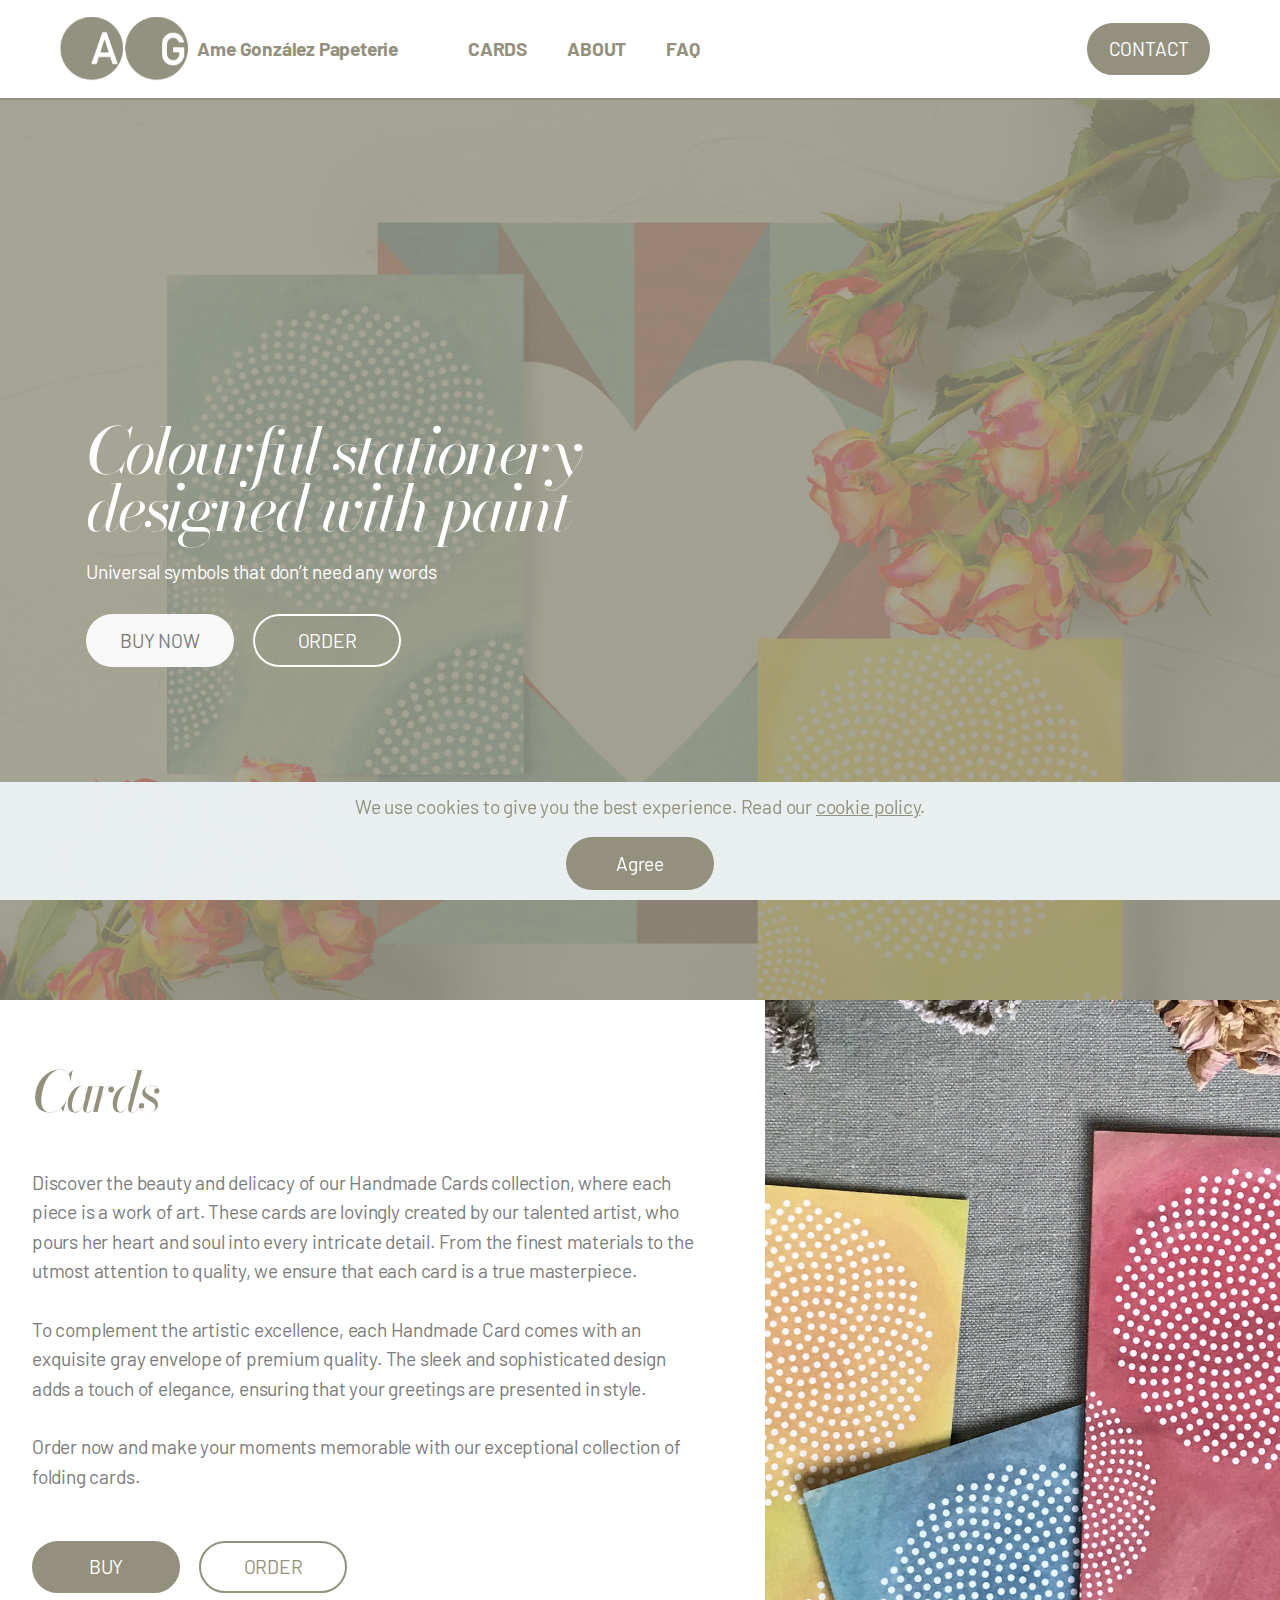
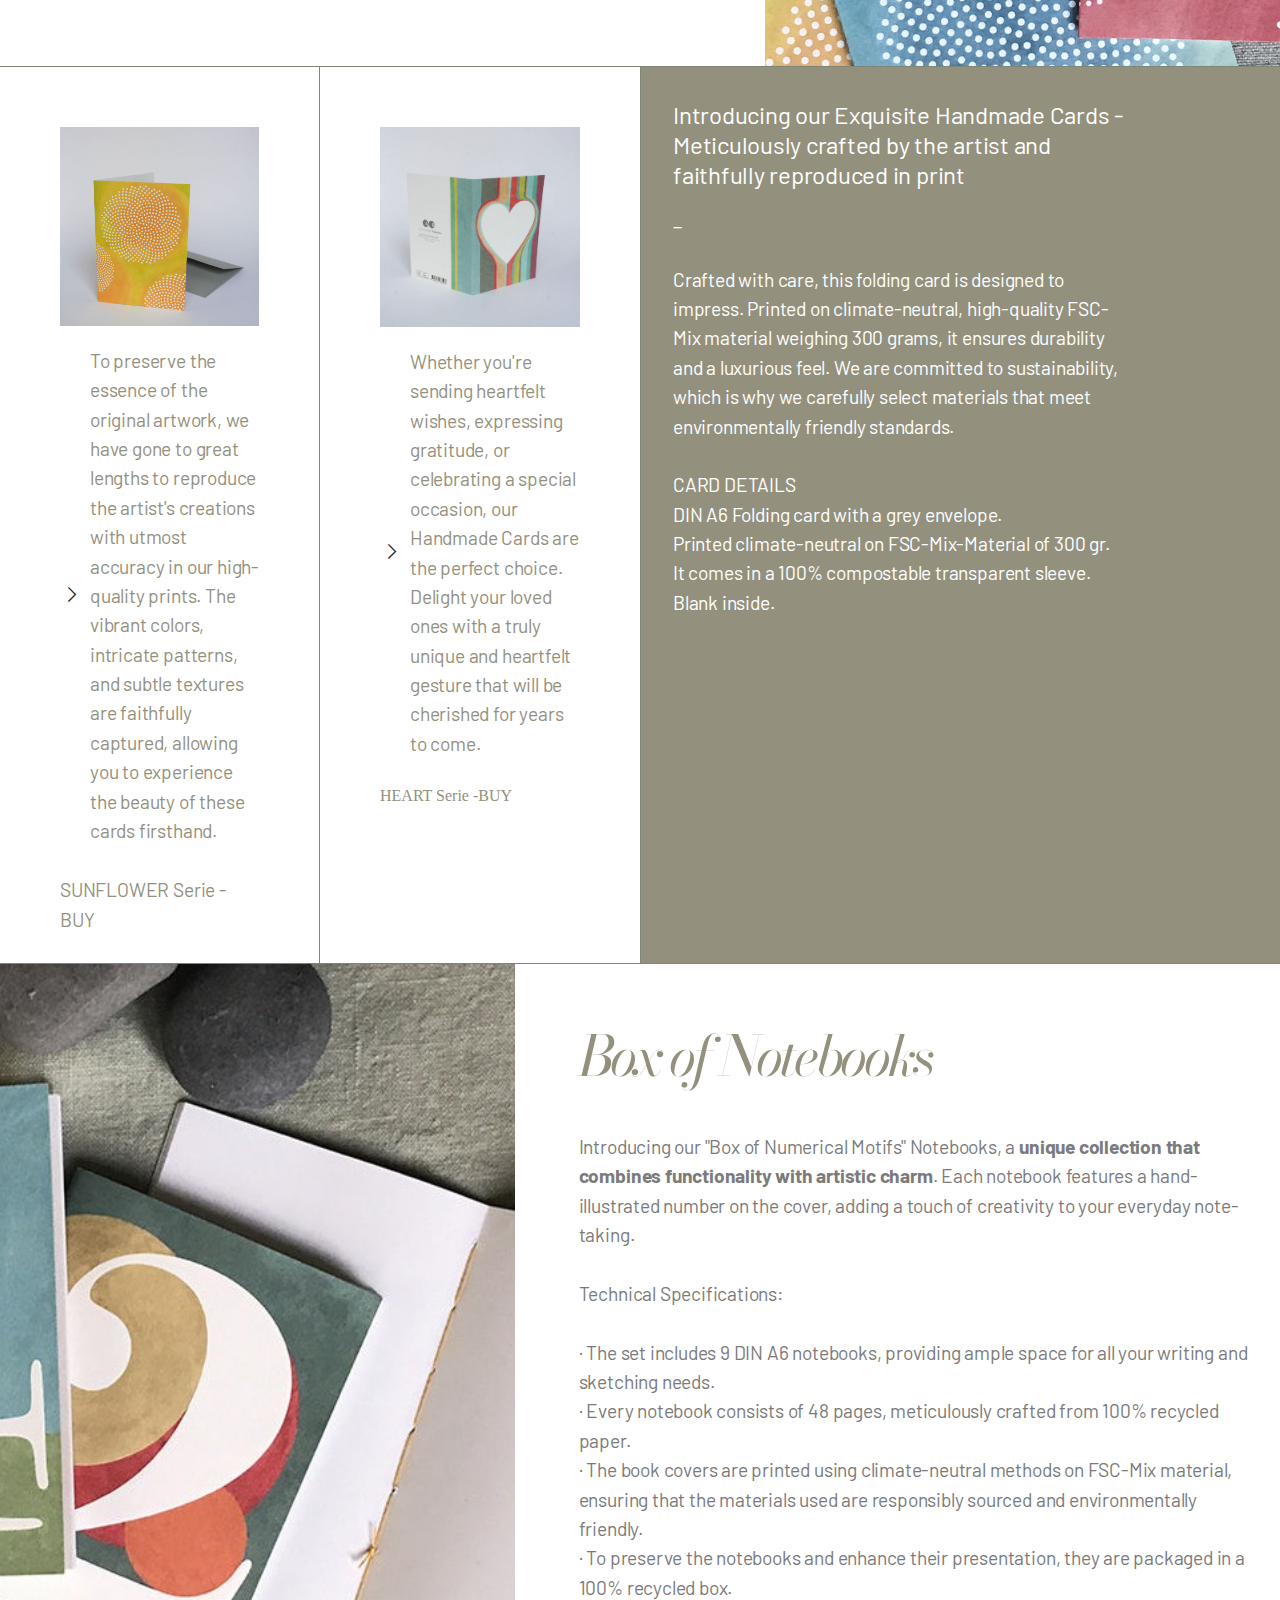
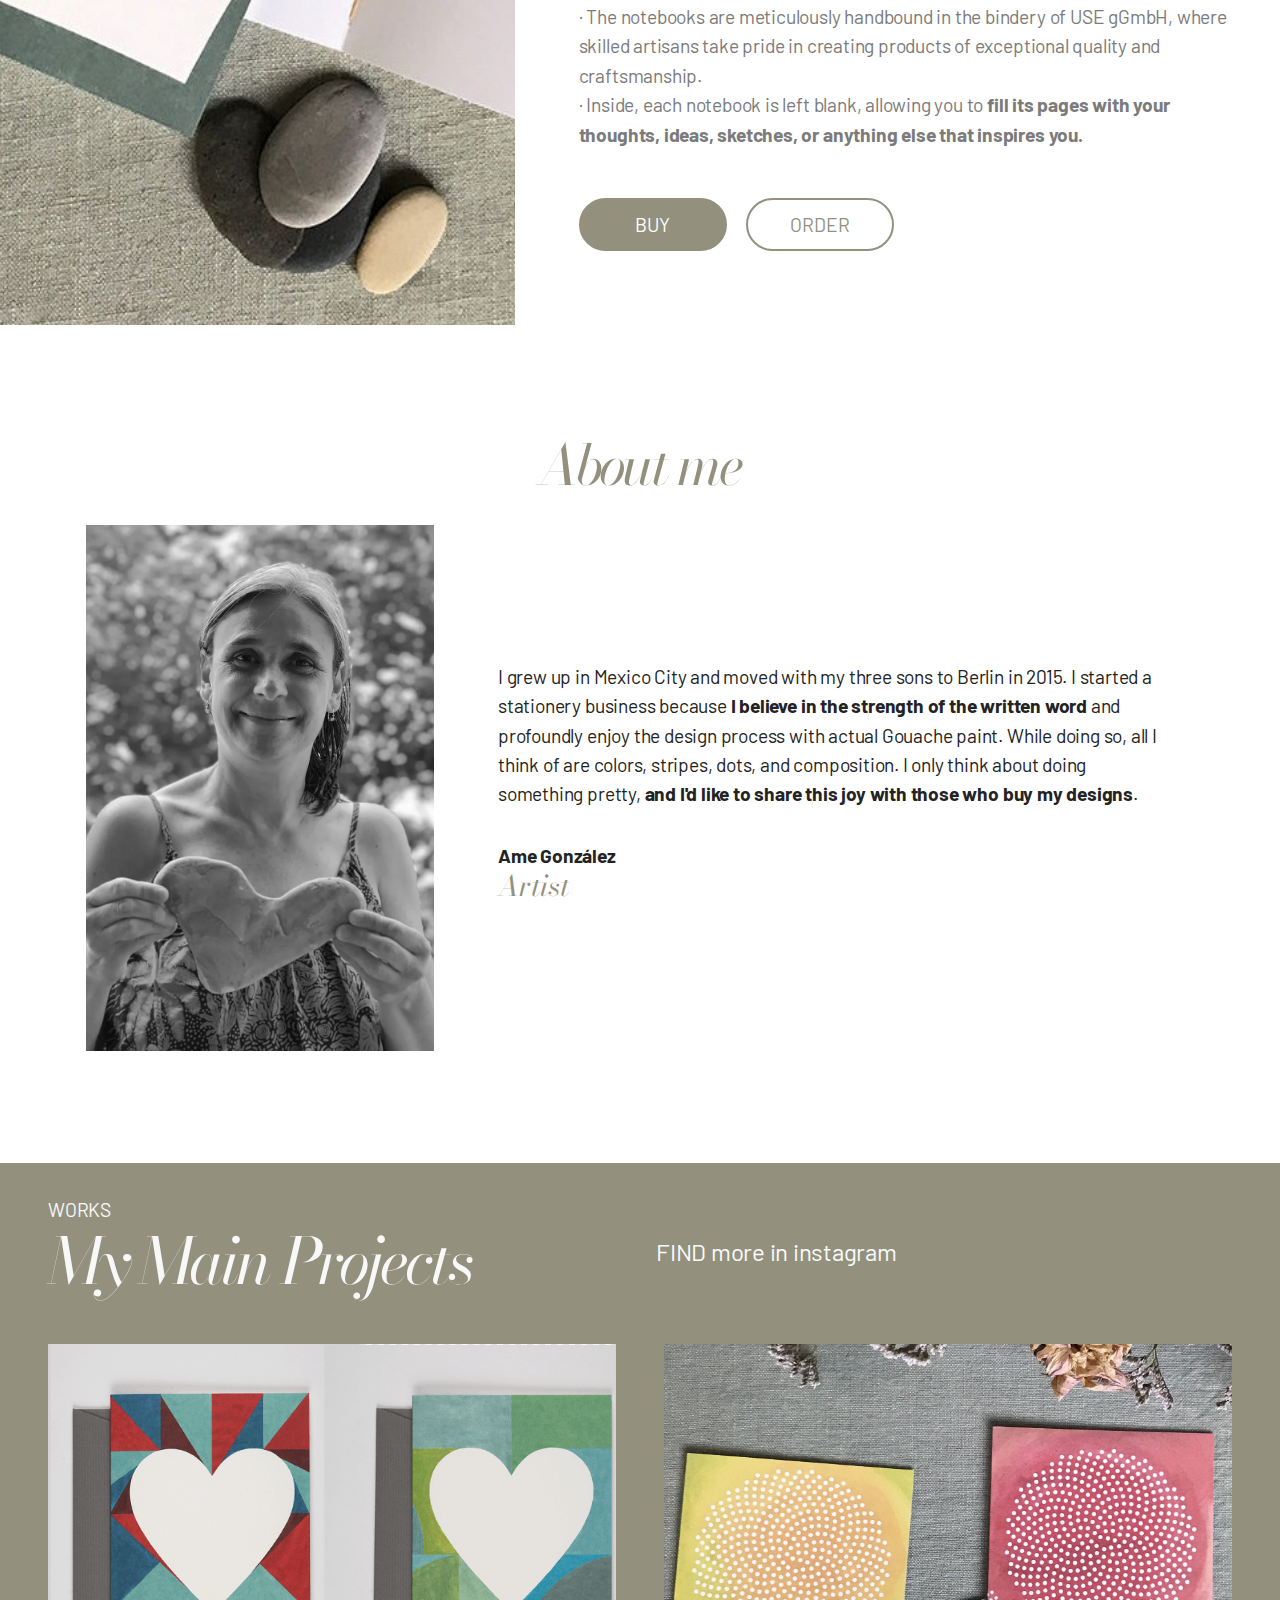
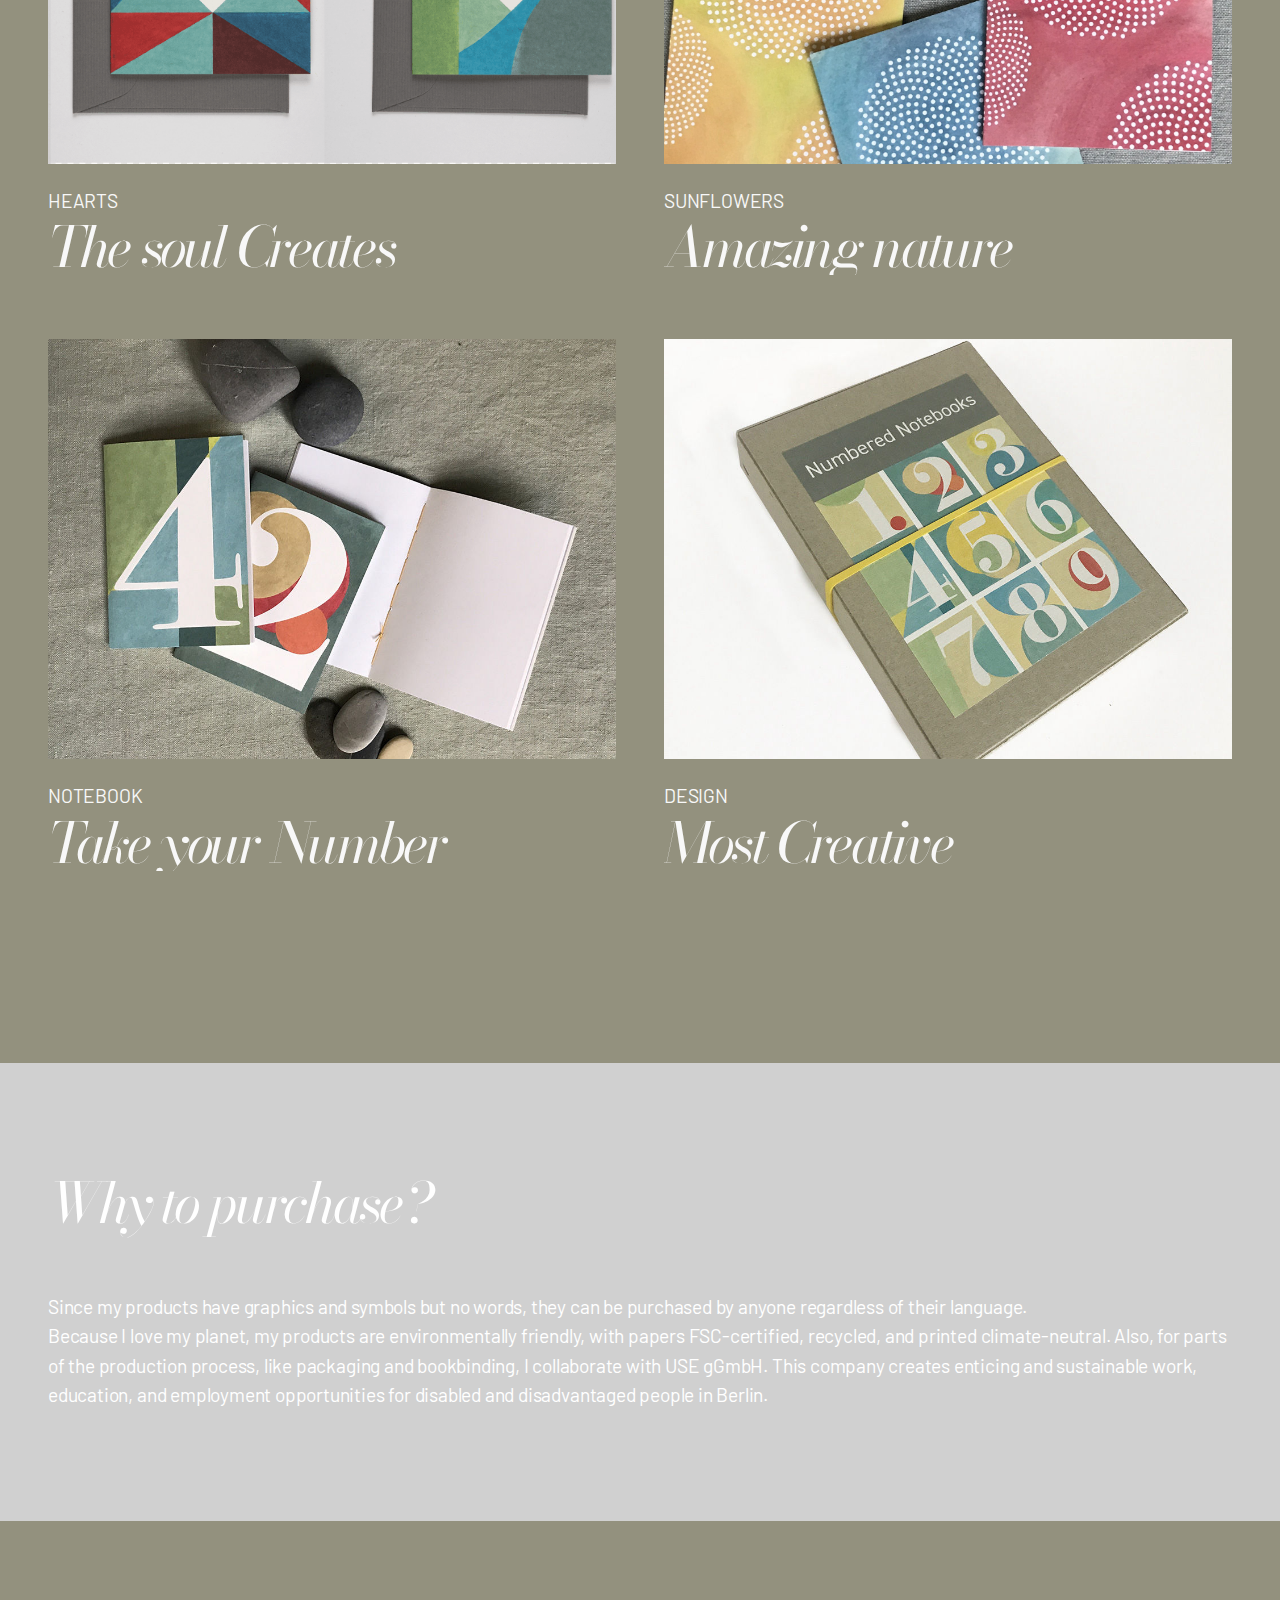
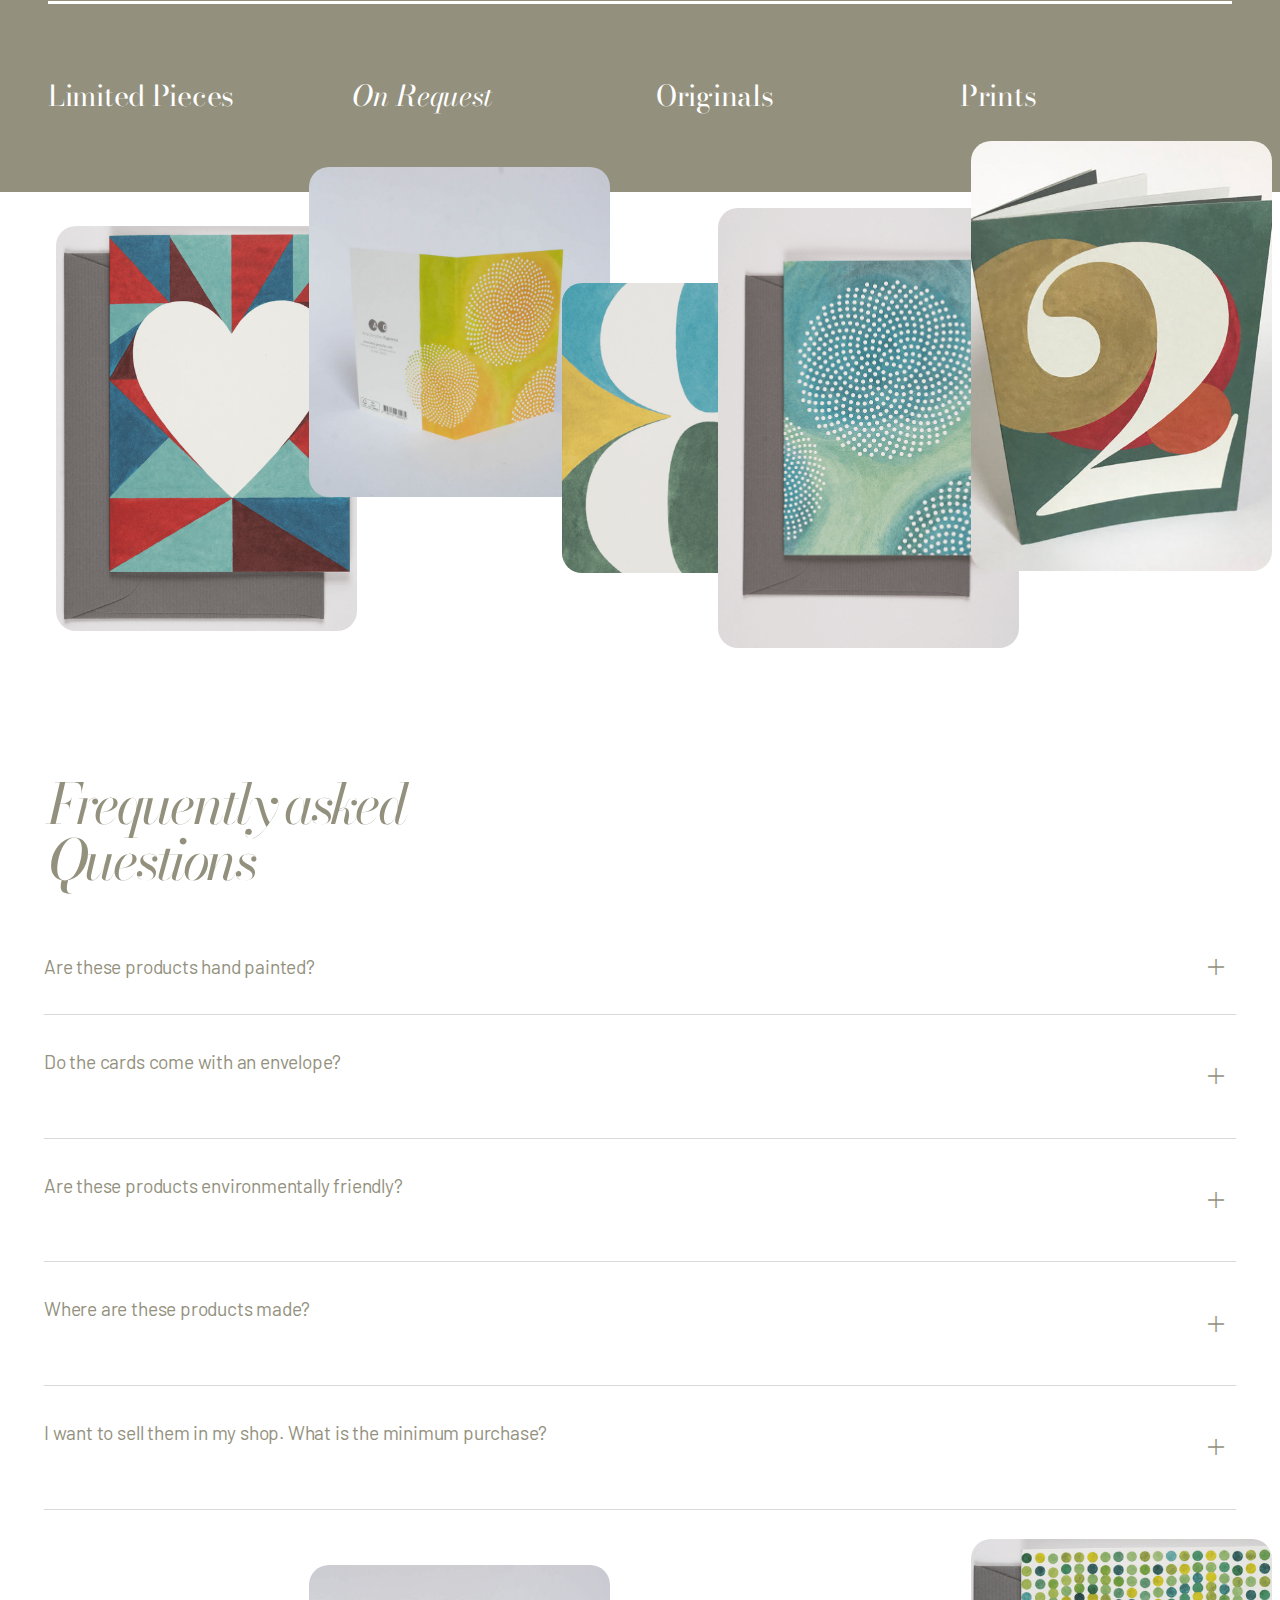
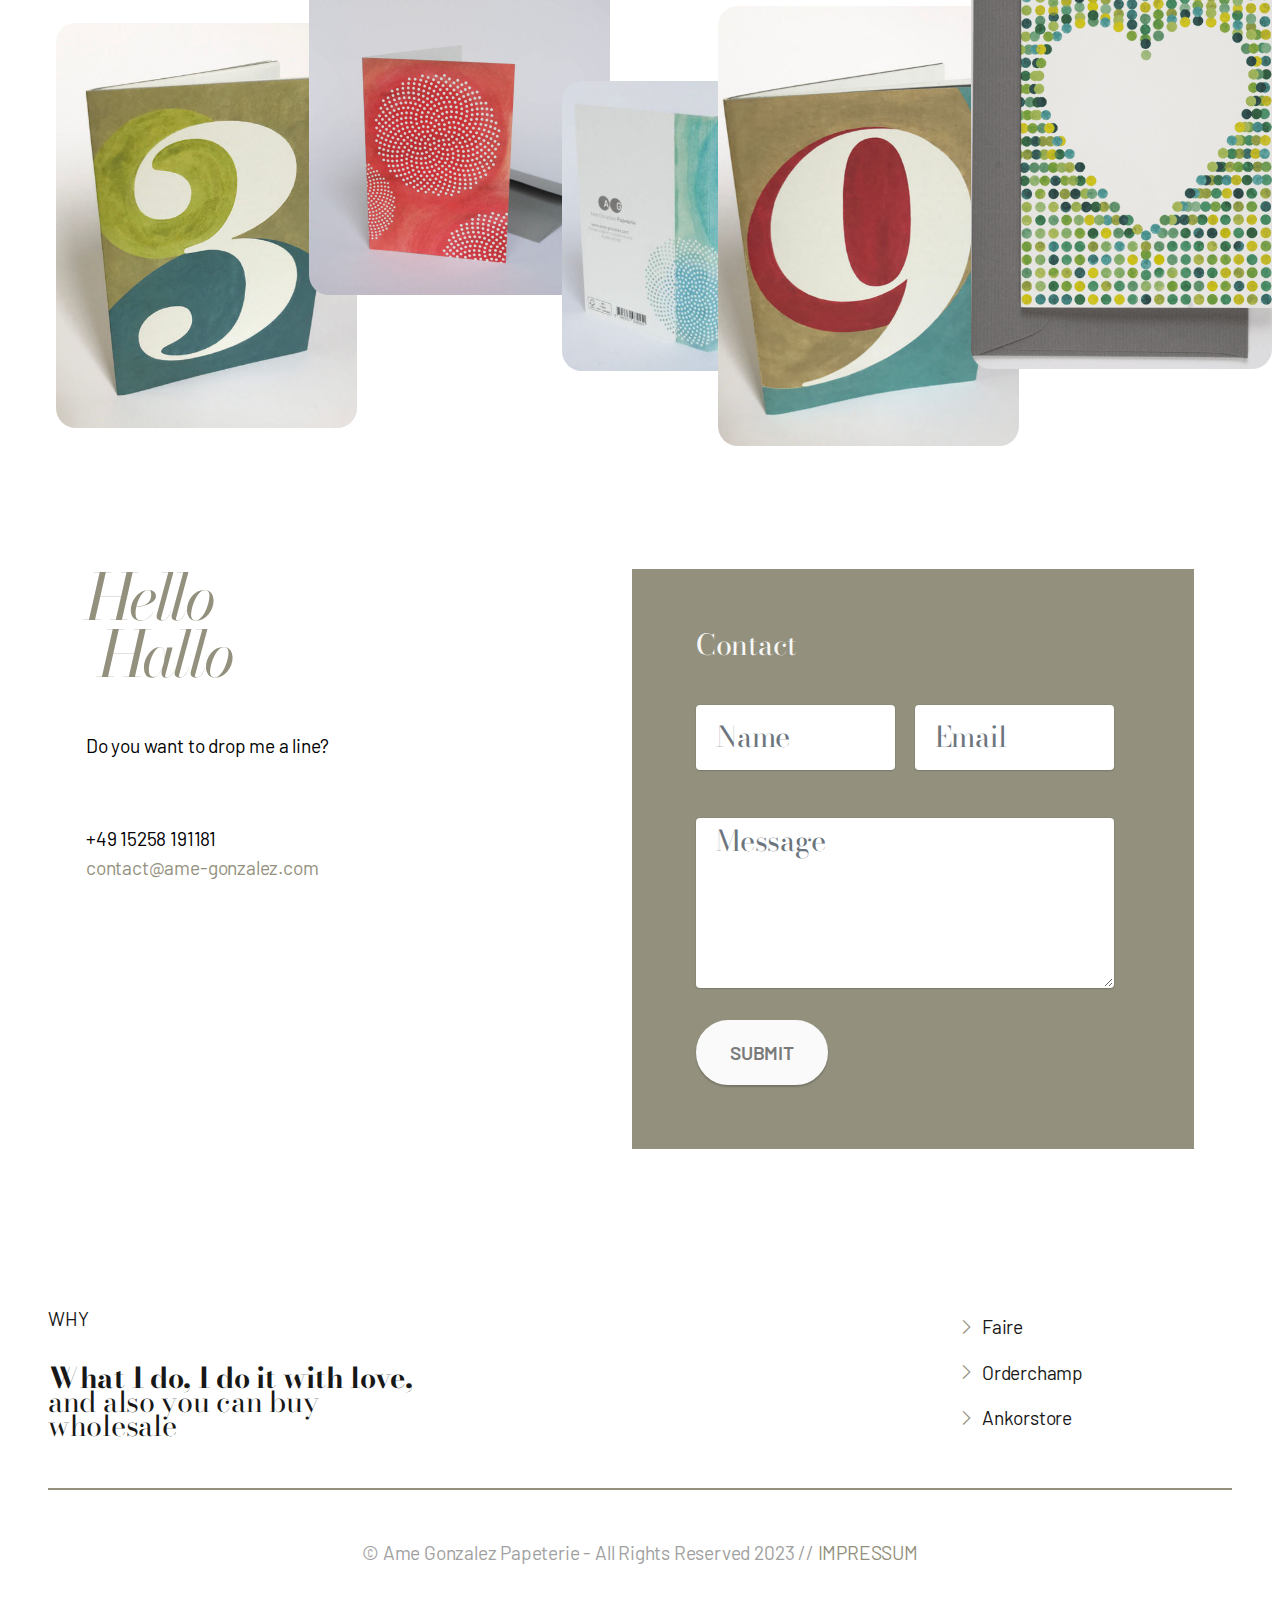
==== commit 6f85c6fd: "E530 26.6" ====
--- a/index.html
+++ b/index.html
@@ -85,16 +85,16 @@
     </nav>
 </section>
 
-<section data-bs-version="5.1" class="header4 charitym5 cid-tIiJnWorpC mbr-fullscreen mbr-parallax-background" id="aheader4-w">
-
-    
-
-    
-    <div class="mbr-overlay" style="opacity: 0.9; background-color: rgb(147, 145, 126);"></div>
+<section data-bs-version="5.1" class="header4 charitym5 cid-tIiJnWorpC mbr-fullscreen" id="aheader4-w">
+
+    
+
+    
+    <div class="mbr-overlay" style="opacity: 0.8; background-color: rgb(147, 145, 126);"></div>
 
     <div class="container">
         <div class="row justify-content-start">
-            <div class="col-12 col-lg-5">
+            <div class="col-12 col-lg-6">
                 <h1 class="mbr-section-title mbr-fonts-style mb-0 display-1"><em>Colourful stationery designed with paint</em></h1>
                 <h2 class="mbr-section-subtitle mbr-fonts-style mb-0 display-7">Universal symbols that don’t need any words</h2>
                 
@@ -530,7 +530,7 @@
             </div>
             <div class="col-lg-6 mx-auto mbr-form" data-form-type="formoid">
 <!--Formbuilder Form-->
-<form action="https://mobirise.eu/" method="POST" class="mbr-form form-with-styler" data-form-title="Contact"><input type="hidden" name="email" data-form-email="true" value="oDcwqMcLLO0Z3RDmiTZUVTPSfXtu6kfuV+tZ96brHdXI755RgjNYyn5X8p6nA+AaSu4wamJCmgRVkBQd2sgu0tSnmY6EyOfgohJNRp1MKfqKeKo7KJvpLK6fGWqaJMoF.R6fsjK2ASiahGm4qBEmC9QyklQ1nbxj3rVeSqxHbfUj33Fb2kMwhPWxdw5407T+z1jdOig9aFOcYziwnA2t0EueB7/q8/yUhXnwgI4ZlpRLFxm1Cpc6mPcQa7l3LqPWK">
+<form action="https://mobirise.eu/" method="POST" class="mbr-form form-with-styler" data-form-title="Contact"><input type="hidden" name="email" data-form-email="true" value="SRS72uOLBPCziZ7JpAcUxCWO96G3YmXeyn3ryjgqKdvMtkxQSLi07MRBRYmte+kkz9zdSsZmETaVOCjdeDFXShN/k3KmP9p2rdG6zDGNUPX0OrtxDLKQ39ahRdgOnWn4.bmLbV7iyR+JHOSL0JxAPbvvM1rFeexhiNK8F/joSy8iAQhyUOsbOOAaNy1WB5hmpFnEXO6r/8E6wiYVs3XHLm3eb6FhaE/aUlifh13MDiiVeNnRtp+66CUqPi18Y5lmL">
 <div class="row">
 <div hidden="hidden" data-form-alert="" class="alert alert-success col-12">Thanks for filling out the form!</div>
 <div hidden="hidden" data-form-alert-danger="" class="alert alert-danger col-12">Oops...! some problem!</div>
--- a/assets/mobirise/css/mbr-additional.css
+++ b/assets/mobirise/css/mbr-additional.css
@@ -757,7 +757,7 @@
 .cid-tIiNC6btRb .dropdown-menu {
   padding: 15px 0;
   box-shadow: 0 1px 3px 0 rgba(0, 0, 0, 0.1);
-  border: 2px solid #ffffff !important;
+  border: 2px solid #93917e !important;
 }
 .cid-tIiNC6btRb .dropdown-item {
   position: relative !important;
@@ -874,7 +874,7 @@
   border-bottom: none !important;
   box-shadow: 0 1px 3px 0 rgba(0, 0, 0, 0.1);
   background: #ffffff;
-  border-bottom: 2px solid #ffffff !important;
+  border-bottom: 2px solid #93917e !important;
   box-shadow: none !important;
   padding: 0 !important;
 }
@@ -2431,7 +2431,7 @@
 .cid-tIiNC6btRb .dropdown-menu {
   padding: 15px 0;
   box-shadow: 0 1px 3px 0 rgba(0, 0, 0, 0.1);
-  border: 2px solid #ffffff !important;
+  border: 2px solid #93917e !important;
 }
 .cid-tIiNC6btRb .dropdown-item {
   position: relative !important;
@@ -2548,7 +2548,7 @@
   border-bottom: none !important;
   box-shadow: 0 1px 3px 0 rgba(0, 0, 0, 0.1);
   background: #ffffff;
-  border-bottom: 2px solid #ffffff !important;
+  border-bottom: 2px solid #93917e !important;
   box-shadow: none !important;
   padding: 0 !important;
 }
--- a/assets/mobirise/css/mbr-additional.css
+++ b/assets/mobirise/css/mbr-additional.css
@@ -757,7 +757,7 @@
 .cid-tIiNC6btRb .dropdown-menu {
   padding: 15px 0;
   box-shadow: 0 1px 3px 0 rgba(0, 0, 0, 0.1);
-  border: 2px solid #ffffff !important;
+  border: 2px solid #93917e !important;
 }
 .cid-tIiNC6btRb .dropdown-item {
   position: relative !important;
@@ -874,7 +874,7 @@
   border-bottom: none !important;
   box-shadow: 0 1px 3px 0 rgba(0, 0, 0, 0.1);
   background: #ffffff;
-  border-bottom: 2px solid #ffffff !important;
+  border-bottom: 2px solid #93917e !important;
   box-shadow: none !important;
   padding: 0 !important;
 }
@@ -2431,7 +2431,7 @@
 .cid-tIiNC6btRb .dropdown-menu {
   padding: 15px 0;
   box-shadow: 0 1px 3px 0 rgba(0, 0, 0, 0.1);
-  border: 2px solid #ffffff !important;
+  border: 2px solid #93917e !important;
 }
 .cid-tIiNC6btRb .dropdown-item {
   position: relative !important;
@@ -2548,7 +2548,7 @@
   border-bottom: none !important;
   box-shadow: 0 1px 3px 0 rgba(0, 0, 0, 0.1);
   background: #ffffff;
-  border-bottom: 2px solid #ffffff !important;
+  border-bottom: 2px solid #93917e !important;
   box-shadow: none !important;
   padding: 0 !important;
 }
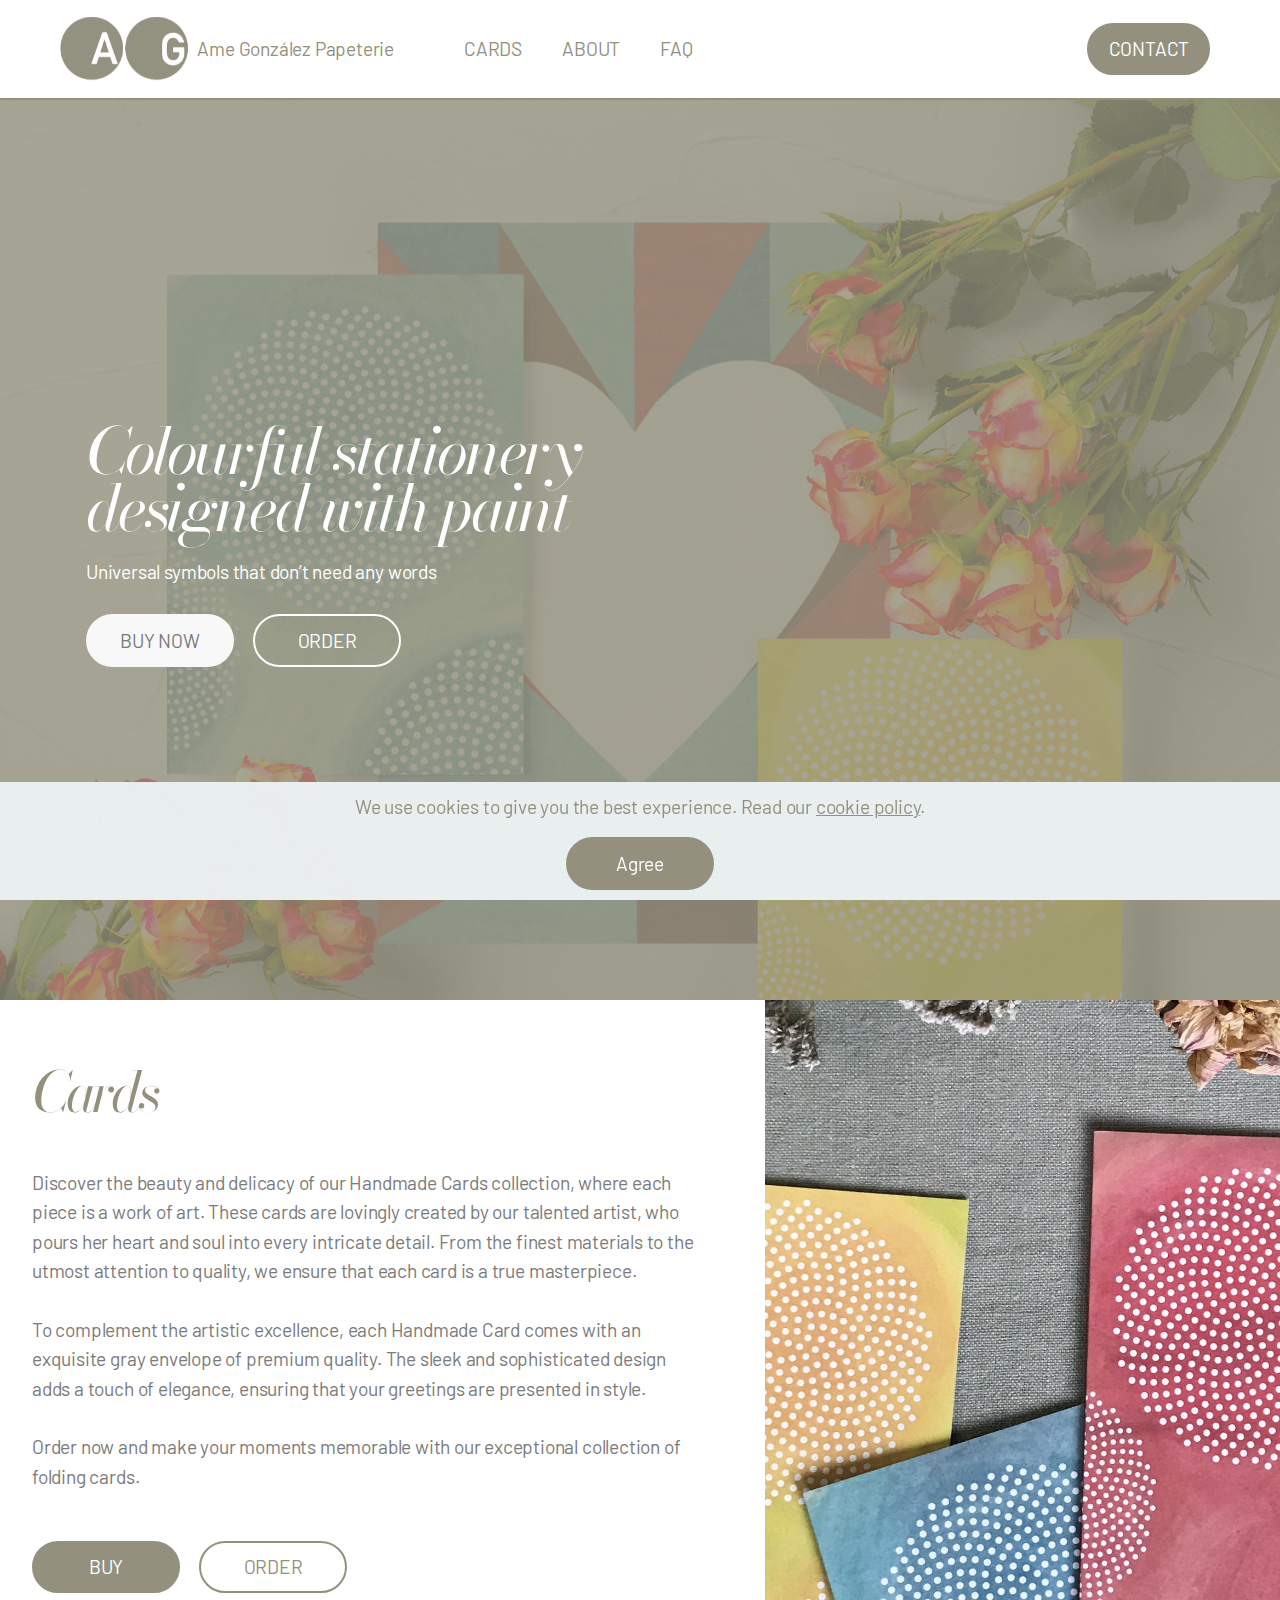
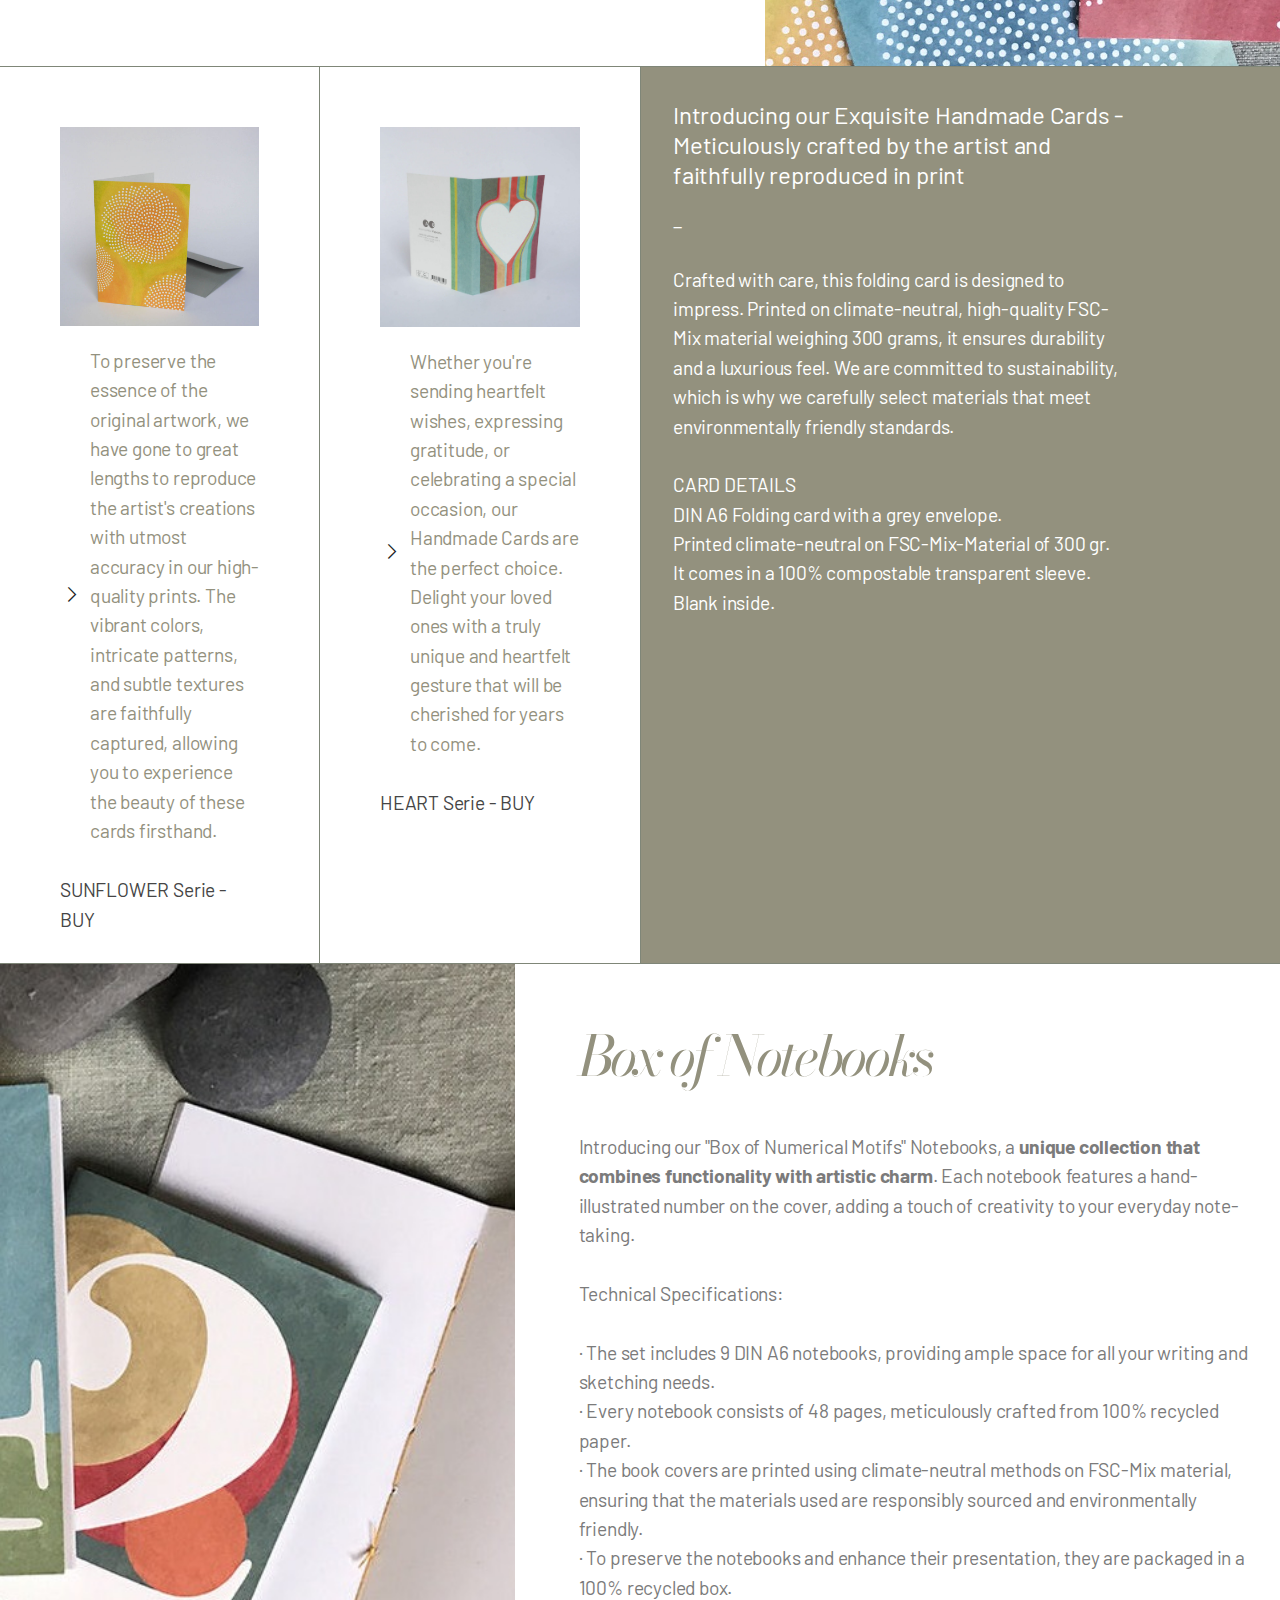
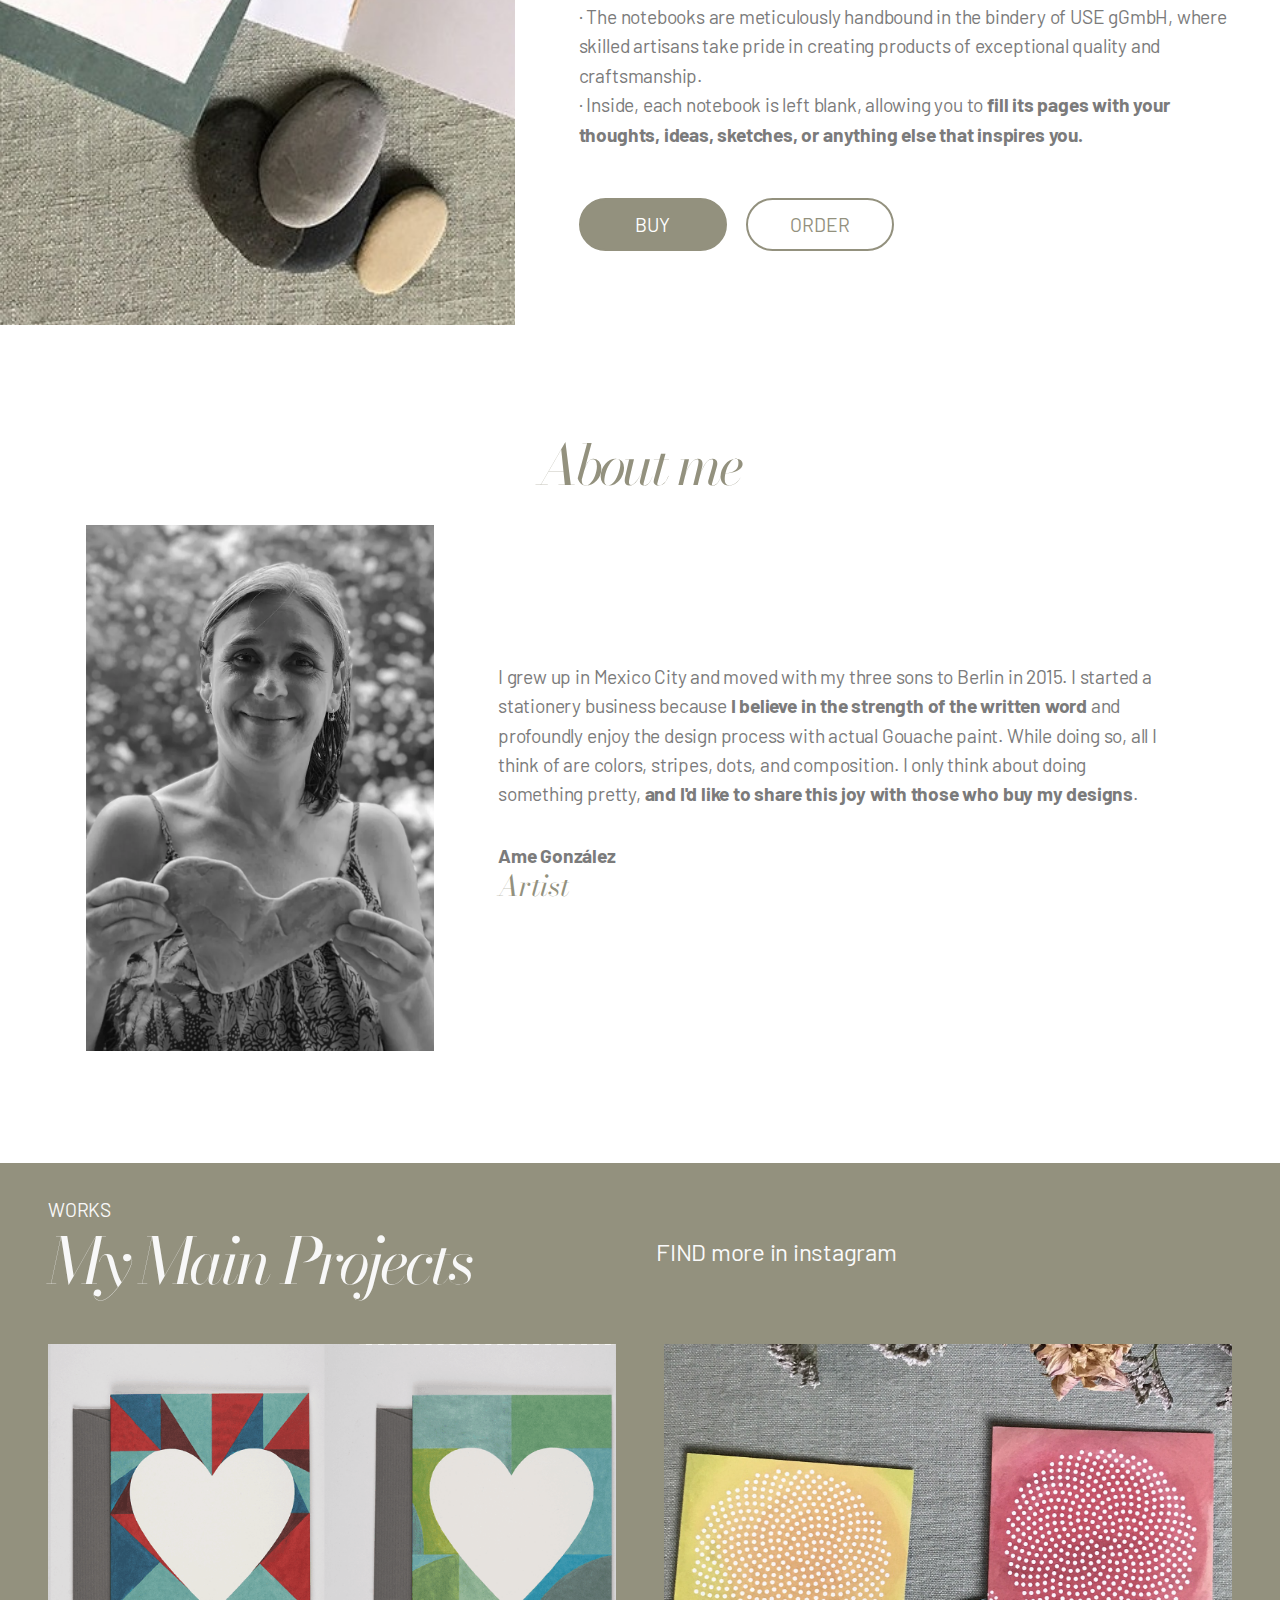
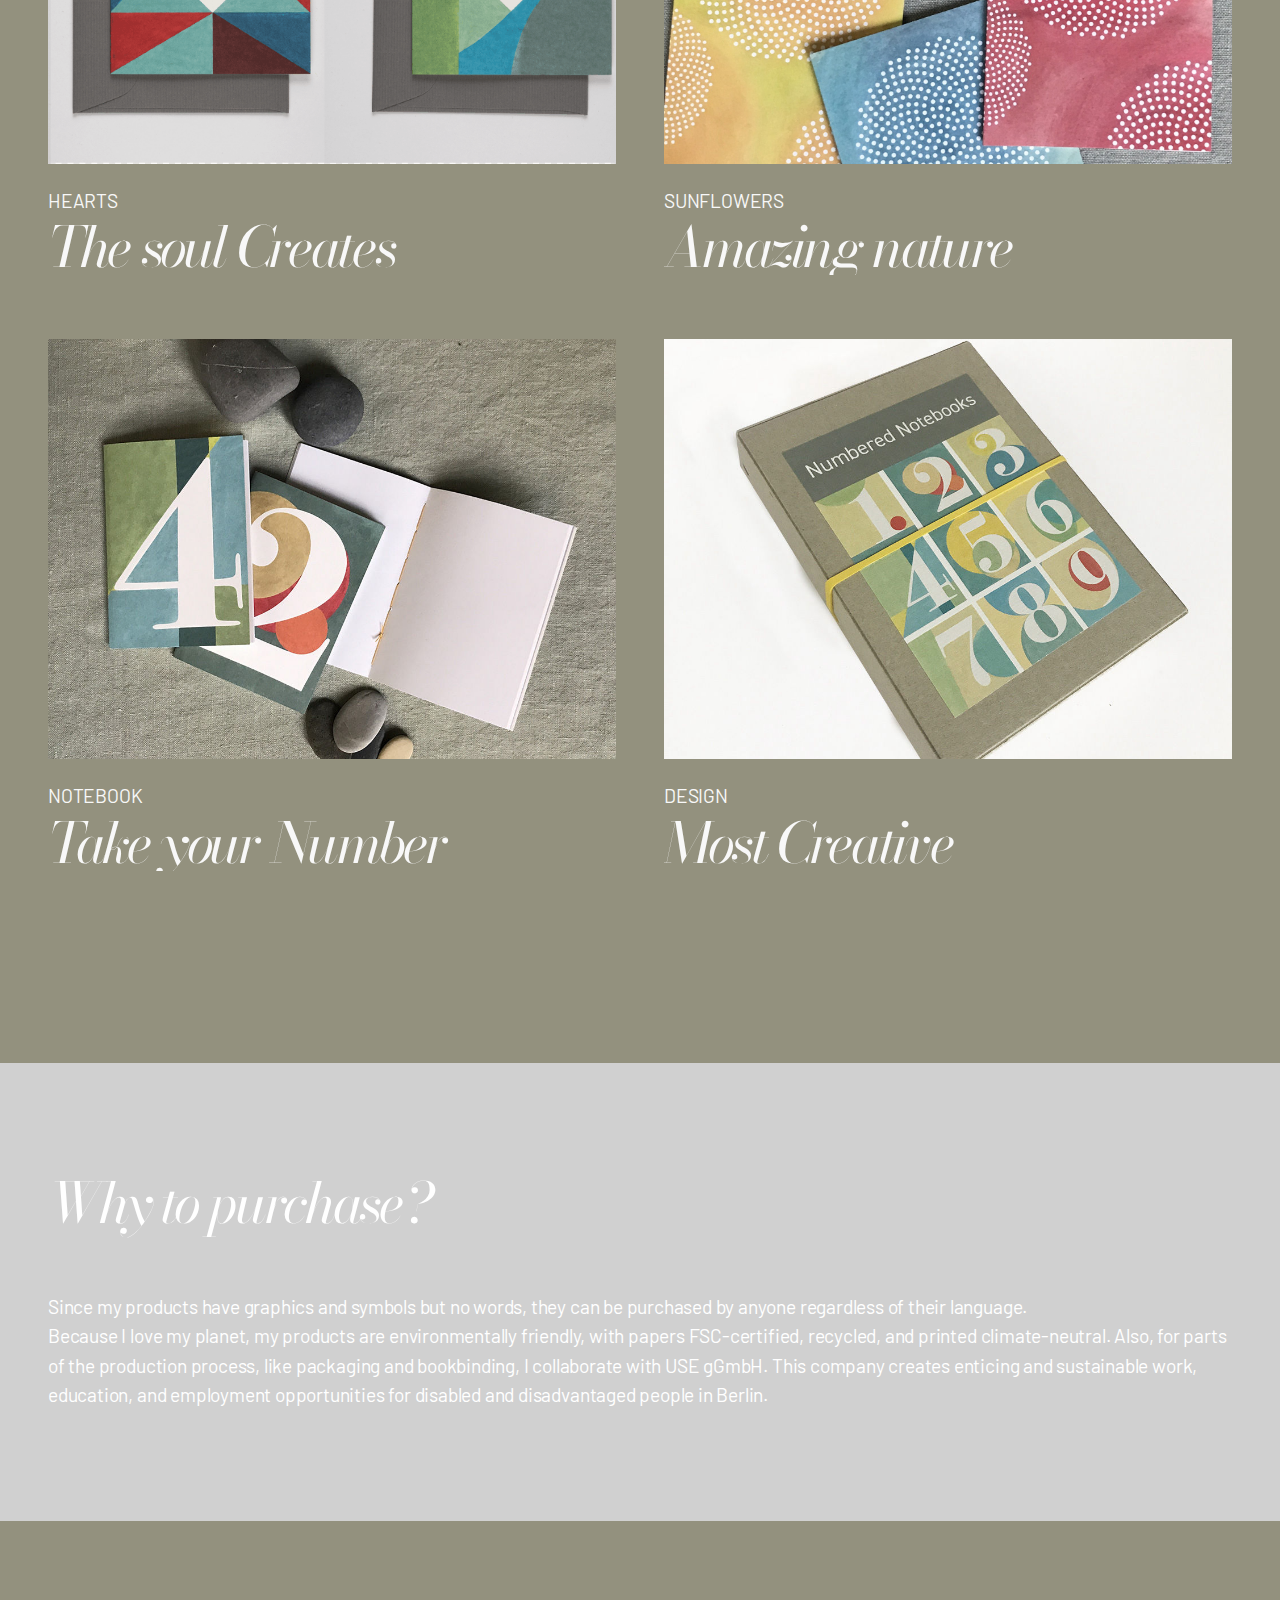
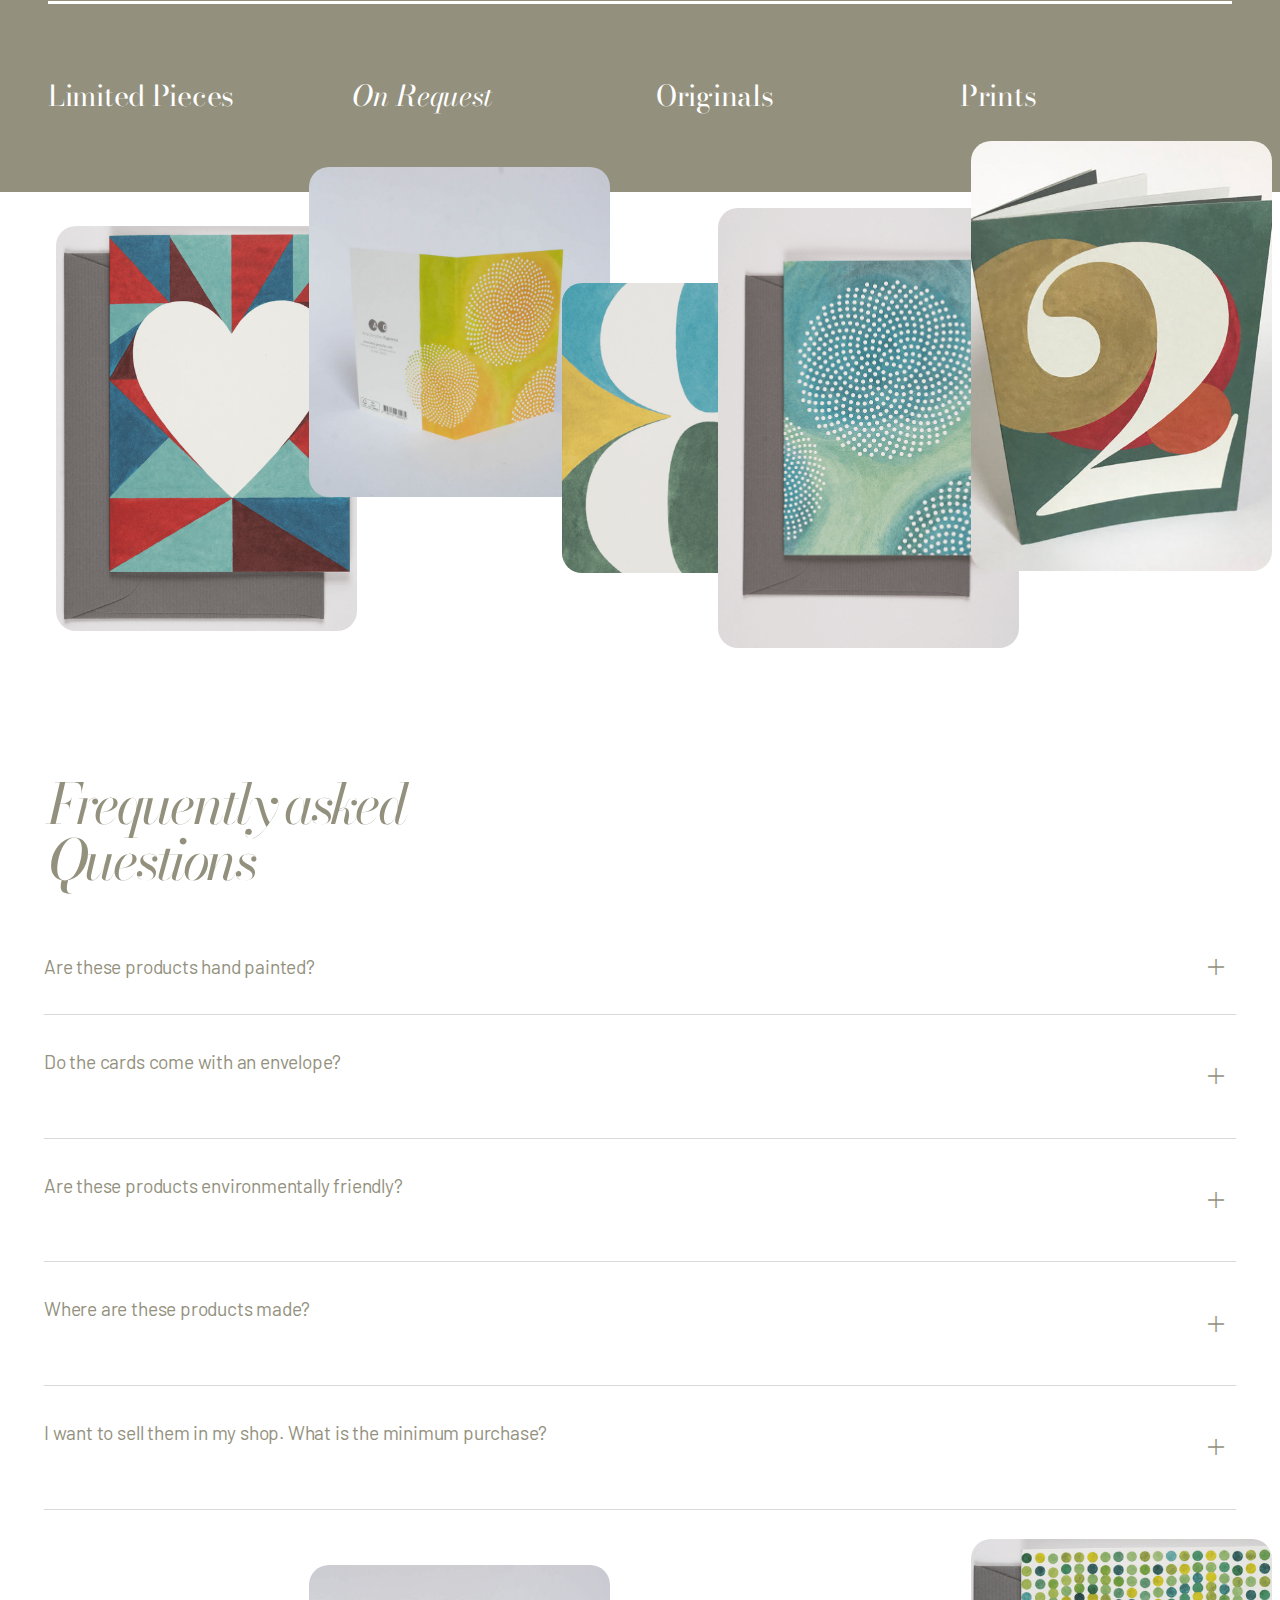
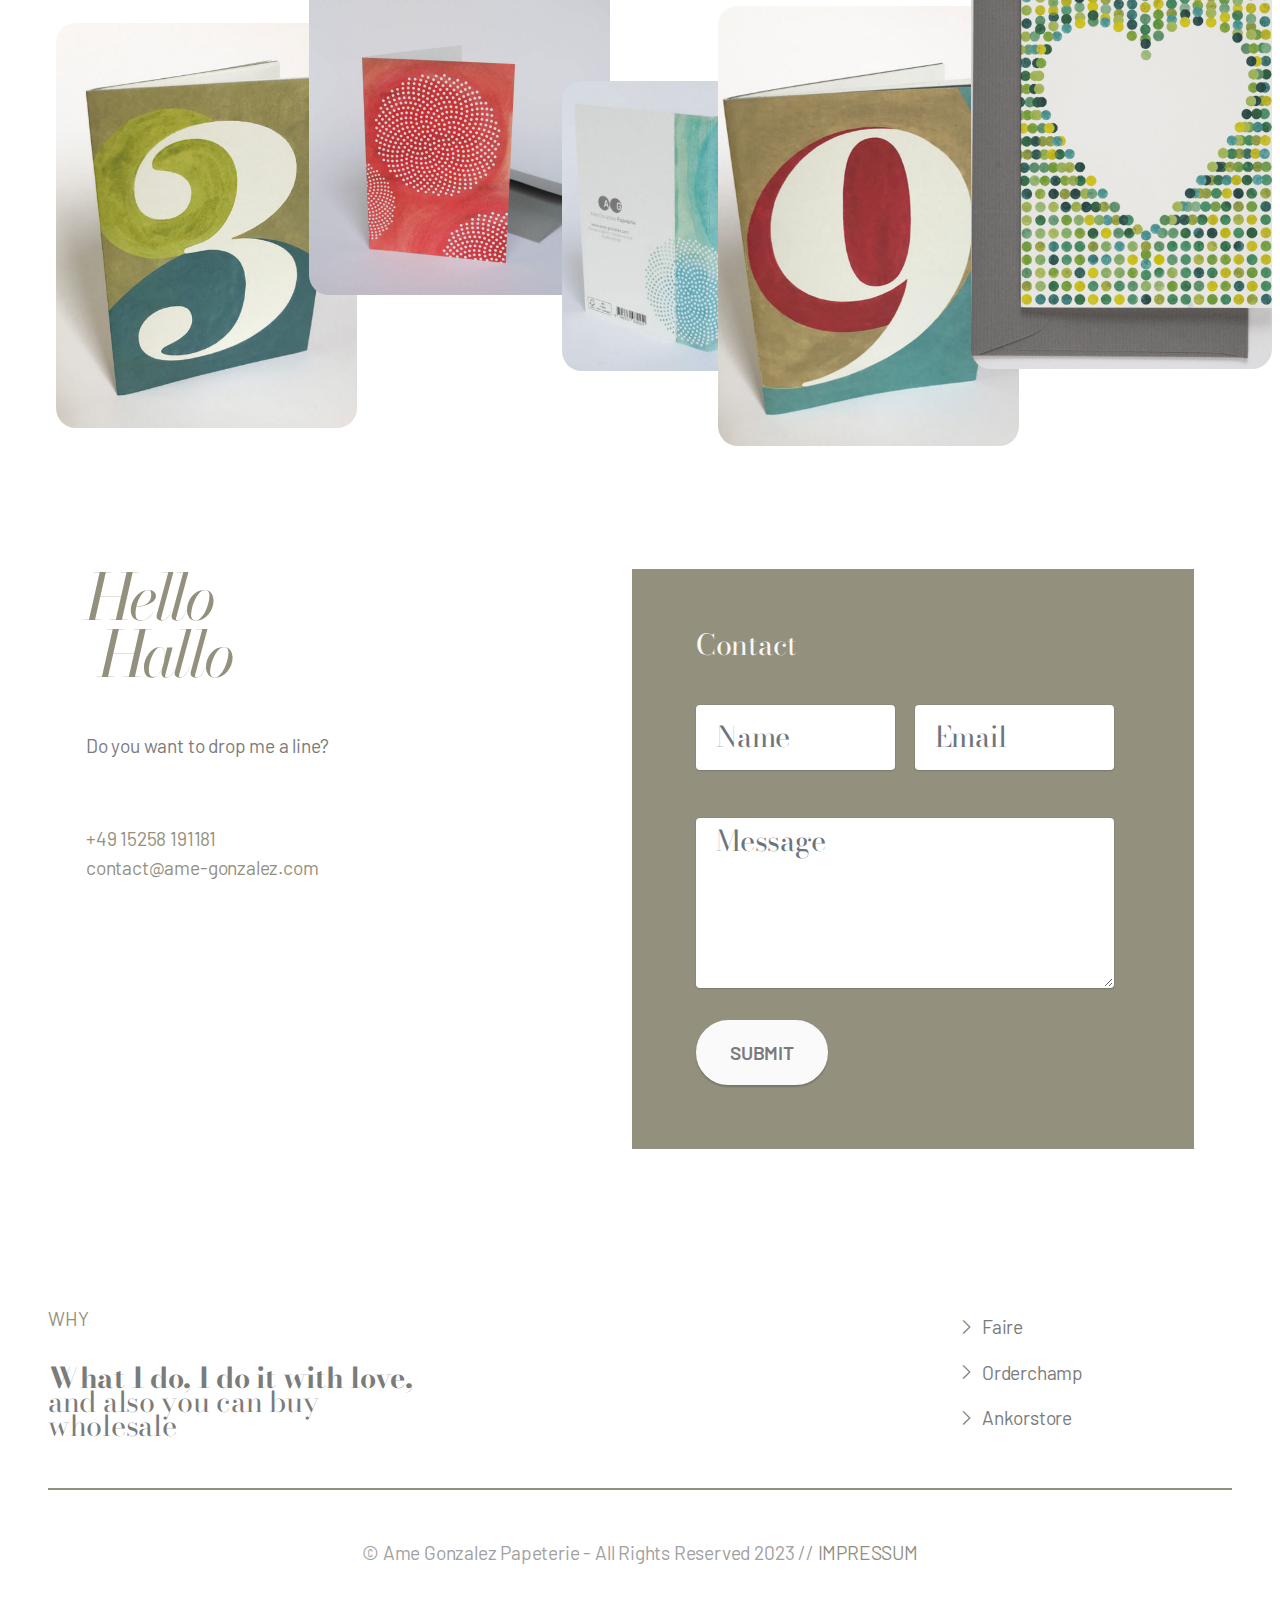
==== commit aae0fd3c: "E530 18.07" ====
--- a/index.html
+++ b/index.html
@@ -47,7 +47,7 @@
                         <img src="assets/images/symbol-ame-gonzalez-200x99.png" alt="Ame Gonzalez" style="height: 4rem;">
                     </a>
                 </span>
-                <span class="navbar-caption-wrap"><a class="navbar-caption text-primary display-7" href="#">Ame González Papeterie</a></span>
+                <span class="navbar-caption-wrap"><a class="navbar-caption text-primary display-7" href="#" style="font-weight: 400;">Ame González Papeterie</a></span>
             </div>
             <button class="navbar-toggler" type="button" data-toggle="collapse" data-bs-toggle="collapse" data-target="#navbarSupportedContent" data-bs-target="#navbarSupportedContent" aria-controls="navbarNavAltMarkup" aria-expanded="false" aria-label="Toggle navigation">
                 <div class="hamburger">
@@ -98,7 +98,7 @@
                 <h1 class="mbr-section-title mbr-fonts-style mb-0 display-1"><em>Colourful stationery designed with paint</em></h1>
                 <h2 class="mbr-section-subtitle mbr-fonts-style mb-0 display-7">Universal symbols that don’t need any words</h2>
                 
-                <div class="mbr-section-btn"><a class="btn btn-success display-7" href="https://wa.me/004915258191181">BUY NOW
+                <div class="mbr-section-btn"><a class="btn btn-success display-7" href="https://www.ankorstore.com/brand/ame-gonzalez-papeterie-33281">BUY NOW
                     </a>
                     <a class="btn btn-info-outline display-7" href="mailto:contact@ame-gonzalez.com">ORDER</a></div>
             </div>
@@ -122,7 +122,7 @@
                 <div class="text-wrapper align-left">
                     <h1 class="mbr-section-title mbr-fonts-style mb-5 display-2"><em>Cards</em></h1>
                     <p class="mbr-text mbr-fonts-style pb-4 display-7">Discover the beauty and delicacy of our Handmade Cards collection, where each piece is a work of art. These cards are lovingly created by our talented artist, who pours her heart and soul into every intricate detail. From the finest materials to the utmost attention to quality, we ensure that each card is a true masterpiece.<br><br>To complement the artistic excellence, each Handmade Card comes with an exquisite gray envelope of premium quality. The sleek and sophisticated design adds a touch of elegance, ensuring that your greetings are presented in style.<br><br>Order now and make your moments memorable with our exceptional collection of folding cards.<br></p>
-                    <div class="mbr-section-btn mt-3"><a class="btn btn-primary display-7" href="https://wa.me/0049 15258 191181">BUY</a> <a class="btn btn-primary-outline display-7" href="https://www.ankorstore.com/brand/ame-gonzalez-papeterie-33281" target="_blank">ORDER</a></div>
+                    <div class="mbr-section-btn mt-3"><a class="btn btn-primary display-7" href="https://www.ankorstore.com/brand/ame-gonzalez-papeterie-33281">BUY</a> <a class="btn btn-primary-outline display-7" href="https://www.ankorstore.com/brand/ame-gonzalez-papeterie-33281" target="_blank">ORDER</a></div>
                 </div>
             </div>
         </div>
@@ -163,7 +163,7 @@
                     
                 </div>
                 <div class="link-wrap">
-                    <p class="link link-contacts mbr-fonts-style align-left mb-0 display-7"><a href="https://www.ankorstore.com/brand/ame-gonzalez-papeterie-33281" class="text-primary">SUNFLOWER Serie - </a><strong><a href="https://www.ankorstore.com/brand/ame-gonzalez-papeterie-33281" class="text-primary">BUY</a></strong></p>
+                    <p class="link link-contacts mbr-fonts-style align-left mb-0 display-7"><a href="https://www.ankorstore.com/brand/ame-gonzalez-papeterie-33281" class="text-secondary">SUNFLOWER Serie - </a><strong><a href="https://www.ankorstore.com/brand/ame-gonzalez-papeterie-33281" class="text-secondary">BUY</a></strong></p>
                 </div>
             </div>
 
@@ -177,15 +177,15 @@
                             <span class="mbr-iconfont mb-3 mobi-mbri-arrow-next mobi-mbri" style="font-size: 15px;"></span>
                         </div>
                         <p class="mbr-text mbr-fonts-style text-art mb-0 display-7">
-                            Whether you're sending heartfelt wishes, expressing gratitude, or celebrating a special occasion, our Handmade Cards are the perfect choice.<br>Delight your loved ones with a truly unique and heartfelt gesture that will be cherished for years to come.
+                            Whether you're sending heartfelt wishes, expressing gratitude, or celebrating a special occasion, our Handmade Cards are the perfect choice.<br>Delight your loved ones with a truly unique and heartfelt gesture that will be cherished for years to come.<br>
                         </p>
                     </div>
 
                     
                 </div>
-                <div class="link-wrap">
-                    <p class="link link-contacts mbr-fonts-style align-left mb-0 display-7"></p><p><a href="https://www.ankorstore.com/brand/ame-gonzalez-papeterie-33281" class="text-primary">HEART Serie -</a><strong><a href="https://www.ankorstore.com/brand/ame-gonzalez-papeterie-33281" class="text-primary">BUY</a></strong><br></p><p></p>
-                </div>
+ <div class="link-wrap">
+    <p class="link link-contacts mbr-fonts-style align-left mb-0 display-7"><a href="https://www.ankorstore.com/brand/ame-gonzalez-papeterie-33281" class="text-secondary">HEART Serie - </a><strong><a href="https://www.ankorstore.com/brand/ame-gonzalez-papeterie-33281" class="text-secondary">BUY</a></strong></p>
+</div>
             </div>
         </div>
     </div>
@@ -208,7 +208,7 @@
                 <div class="text-wrapper align-left">
                     <h1 class="mbr-section-title mbr-fonts-style mb-5 display-2"><em>Box of Notebooks</em></h1>
                     <p class="mbr-text mbr-fonts-style pb-4 display-7">Introducing our "Box of Numerical Motifs" Notebooks, a <strong>unique collection that combines functionality with artistic charm</strong>. Each notebook features a hand-illustrated number on the cover, adding a touch of creativity to your everyday note-taking.<br><br>Technical Specifications:<br><br>· The set includes 9 DIN A6 notebooks, providing ample space for all your writing and sketching needs.<br>· Every notebook consists of 48 pages, meticulously crafted from 100% recycled paper.<br>· The book covers are printed using climate-neutral methods on FSC-Mix material, ensuring that the materials used are responsibly sourced and environmentally friendly.<br>· To preserve the notebooks and enhance their presentation, they are packaged in a 100% recycled box.<br>· The notebooks are meticulously handbound in the bindery of USE gGmbH, where skilled artisans take pride in creating products of exceptional quality and craftsmanship.<br>· Inside, each notebook is left blank, allowing you to <strong>fill its pages with your thoughts, ideas, sketches, or anything else that inspires you.</strong><br></p>
-                    <div class="mbr-section-btn mt-3"><a class="btn btn-primary display-7" href="tel:0049 15258 191181">BUY</a> <a class="btn btn-primary-outline display-7" href="https://www.ankorstore.com/brand/ame-gonzalez-papeterie-33281">ORDER</a></div>
+                    <div class="mbr-section-btn mt-3"><a class="btn btn-primary display-7" href="https://www.ankorstore.com/brand/ame-gonzalez-papeterie-33281">BUY</a> <a class="btn btn-primary-outline display-7" href="https://www.ankorstore.com/brand/ame-gonzalez-papeterie-33281">ORDER</a></div>
                 </div>
             </div>
         </div>
@@ -530,7 +530,7 @@
             </div>
             <div class="col-lg-6 mx-auto mbr-form" data-form-type="formoid">
 <!--Formbuilder Form-->
-<form action="https://mobirise.eu/" method="POST" class="mbr-form form-with-styler" data-form-title="Contact"><input type="hidden" name="email" data-form-email="true" value="SRS72uOLBPCziZ7JpAcUxCWO96G3YmXeyn3ryjgqKdvMtkxQSLi07MRBRYmte+kkz9zdSsZmETaVOCjdeDFXShN/k3KmP9p2rdG6zDGNUPX0OrtxDLKQ39ahRdgOnWn4.bmLbV7iyR+JHOSL0JxAPbvvM1rFeexhiNK8F/joSy8iAQhyUOsbOOAaNy1WB5hmpFnEXO6r/8E6wiYVs3XHLm3eb6FhaE/aUlifh13MDiiVeNnRtp+66CUqPi18Y5lmL">
+<form action="https://mobirise.eu/" method="POST" class="mbr-form form-with-styler" data-form-title="Contact"><input type="hidden" name="email" data-form-email="true" value="4n3E6IyQkRg4g0VIEyotsJ5W5xT/cUiI2Vk2q8Vvs1Qpu2Yh8V9wWVLchuAiC5D/5SD+EWGTwkk6iWjR+e9jcz79k7NOcD/dmAj4mKcWbsRcZSKyOCV/dZE/BZhraE26.Z7aDqsD/d1NQYJMYJec9jRCOIxDwzvQxeBvUSnuLNkC9PeojBD0yW2rJVByj/2p7979XlNA5O/JreREXQrywXxVPiGb6tihUHCSlNfWs3EVH+KsKfZcLxGI2LTUVkogp">
 <div class="row">
 <div hidden="hidden" data-form-alert="" class="alert alert-success col-12">Thanks for filling out the form!</div>
 <div hidden="hidden" data-form-alert-danger="" class="alert alert-danger col-12">Oops...! some problem!</div>
--- a/assets/mobirise/css/mbr-additional.css
+++ b/assets/mobirise/css/mbr-additional.css
@@ -820,7 +820,7 @@
   padding: 0 !important;
   margin: 10px 20px !important;
   transition: .4s all;
-  font-weight: 700 !important;
+  font-weight: 400 !important;
 }
 .cid-tIiNC6btRb .navbar-nav .nav-link:before {
   content: "";
@@ -1555,6 +1555,12 @@
 .cid-tHTXYvkKWB .position {
   color: #93917e;
 }
+.cid-tHTXYvkKWB .mbr-text {
+  color: #7b7b7b;
+}
+.cid-tHTXYvkKWB .name {
+  color: #7b7b7b;
+}
 .cid-tim2NkefZq {
   padding-top: 2rem;
   padding-bottom: 8rem;
@@ -2056,10 +2062,10 @@
   padding-left: 2rem;
 }
 .cid-tz8fLu1kNV .contacts {
-  color: #000000;
+  color: #93917e;
 }
 .cid-tz8fLu1kNV .mbr-text {
-  color: #000000;
+  color: #7b7b7b;
 }
 .cid-tz8fLu1kNV .mbr-section-title {
   color: #93917e;
@@ -2106,7 +2112,7 @@
 }
 .cid-tim327Ct6S .mbr-text {
   margin-bottom: 0;
-  color: #181818;
+  color: #7b7b7b;
 }
 @media (max-width: 992px) {
   .cid-tim327Ct6S .mbr-text {
@@ -2204,7 +2210,7 @@
   text-align: center;
 }
 .cid-tim327Ct6S .mbr-section-title {
-  color: #181818;
+  color: #93917e;
 }
 .cid-tim327Ct6S .mbr-list-title {
   color: #a1a1a1;
@@ -2220,6 +2226,10 @@
 }
 .cid-tim327Ct6S .mbr-num {
   color: #ffffff;
+}
+.cid-tim327Ct6S .mbr-soc,
+.cid-tim327Ct6S .mbr-iconfont {
+  color: #7b7b7b;
 }
 .cid-tGGj8kNyM4 {
   padding-top: 195px;
@@ -2287,7 +2297,7 @@
 }
 .cid-tim327Ct6S .mbr-text {
   margin-bottom: 0;
-  color: #181818;
+  color: #7b7b7b;
 }
 @media (max-width: 992px) {
   .cid-tim327Ct6S .mbr-text {
@@ -2385,7 +2395,7 @@
   text-align: center;
 }
 .cid-tim327Ct6S .mbr-section-title {
-  color: #181818;
+  color: #93917e;
 }
 .cid-tim327Ct6S .mbr-list-title {
   color: #a1a1a1;
@@ -2401,6 +2411,10 @@
 }
 .cid-tim327Ct6S .mbr-num {
   color: #ffffff;
+}
+.cid-tim327Ct6S .mbr-soc,
+.cid-tim327Ct6S .mbr-iconfont {
+  color: #7b7b7b;
 }
 .cid-tIiNC6btRb {
   z-index: 1000;
@@ -2494,7 +2508,7 @@
   padding: 0 !important;
   margin: 10px 20px !important;
   transition: .4s all;
-  font-weight: 700 !important;
+  font-weight: 400 !important;
 }
 .cid-tIiNC6btRb .navbar-nav .nav-link:before {
   content: "";
--- a/assets/mobirise/css/mbr-additional.css
+++ b/assets/mobirise/css/mbr-additional.css
@@ -820,7 +820,7 @@
   padding: 0 !important;
   margin: 10px 20px !important;
   transition: .4s all;
-  font-weight: 700 !important;
+  font-weight: 400 !important;
 }
 .cid-tIiNC6btRb .navbar-nav .nav-link:before {
   content: "";
@@ -1555,6 +1555,12 @@
 .cid-tHTXYvkKWB .position {
   color: #93917e;
 }
+.cid-tHTXYvkKWB .mbr-text {
+  color: #7b7b7b;
+}
+.cid-tHTXYvkKWB .name {
+  color: #7b7b7b;
+}
 .cid-tim2NkefZq {
   padding-top: 2rem;
   padding-bottom: 8rem;
@@ -2056,10 +2062,10 @@
   padding-left: 2rem;
 }
 .cid-tz8fLu1kNV .contacts {
-  color: #000000;
+  color: #93917e;
 }
 .cid-tz8fLu1kNV .mbr-text {
-  color: #000000;
+  color: #7b7b7b;
 }
 .cid-tz8fLu1kNV .mbr-section-title {
   color: #93917e;
@@ -2106,7 +2112,7 @@
 }
 .cid-tim327Ct6S .mbr-text {
   margin-bottom: 0;
-  color: #181818;
+  color: #7b7b7b;
 }
 @media (max-width: 992px) {
   .cid-tim327Ct6S .mbr-text {
@@ -2204,7 +2210,7 @@
   text-align: center;
 }
 .cid-tim327Ct6S .mbr-section-title {
-  color: #181818;
+  color: #93917e;
 }
 .cid-tim327Ct6S .mbr-list-title {
   color: #a1a1a1;
@@ -2220,6 +2226,10 @@
 }
 .cid-tim327Ct6S .mbr-num {
   color: #ffffff;
+}
+.cid-tim327Ct6S .mbr-soc,
+.cid-tim327Ct6S .mbr-iconfont {
+  color: #7b7b7b;
 }
 .cid-tGGj8kNyM4 {
   padding-top: 195px;
@@ -2287,7 +2297,7 @@
 }
 .cid-tim327Ct6S .mbr-text {
   margin-bottom: 0;
-  color: #181818;
+  color: #7b7b7b;
 }
 @media (max-width: 992px) {
   .cid-tim327Ct6S .mbr-text {
@@ -2385,7 +2395,7 @@
   text-align: center;
 }
 .cid-tim327Ct6S .mbr-section-title {
-  color: #181818;
+  color: #93917e;
 }
 .cid-tim327Ct6S .mbr-list-title {
   color: #a1a1a1;
@@ -2401,6 +2411,10 @@
 }
 .cid-tim327Ct6S .mbr-num {
   color: #ffffff;
+}
+.cid-tim327Ct6S .mbr-soc,
+.cid-tim327Ct6S .mbr-iconfont {
+  color: #7b7b7b;
 }
 .cid-tIiNC6btRb {
   z-index: 1000;
@@ -2494,7 +2508,7 @@
   padding: 0 !important;
   margin: 10px 20px !important;
   transition: .4s all;
-  font-weight: 700 !important;
+  font-weight: 400 !important;
 }
 .cid-tIiNC6btRb .navbar-nav .nav-link:before {
   content: "";
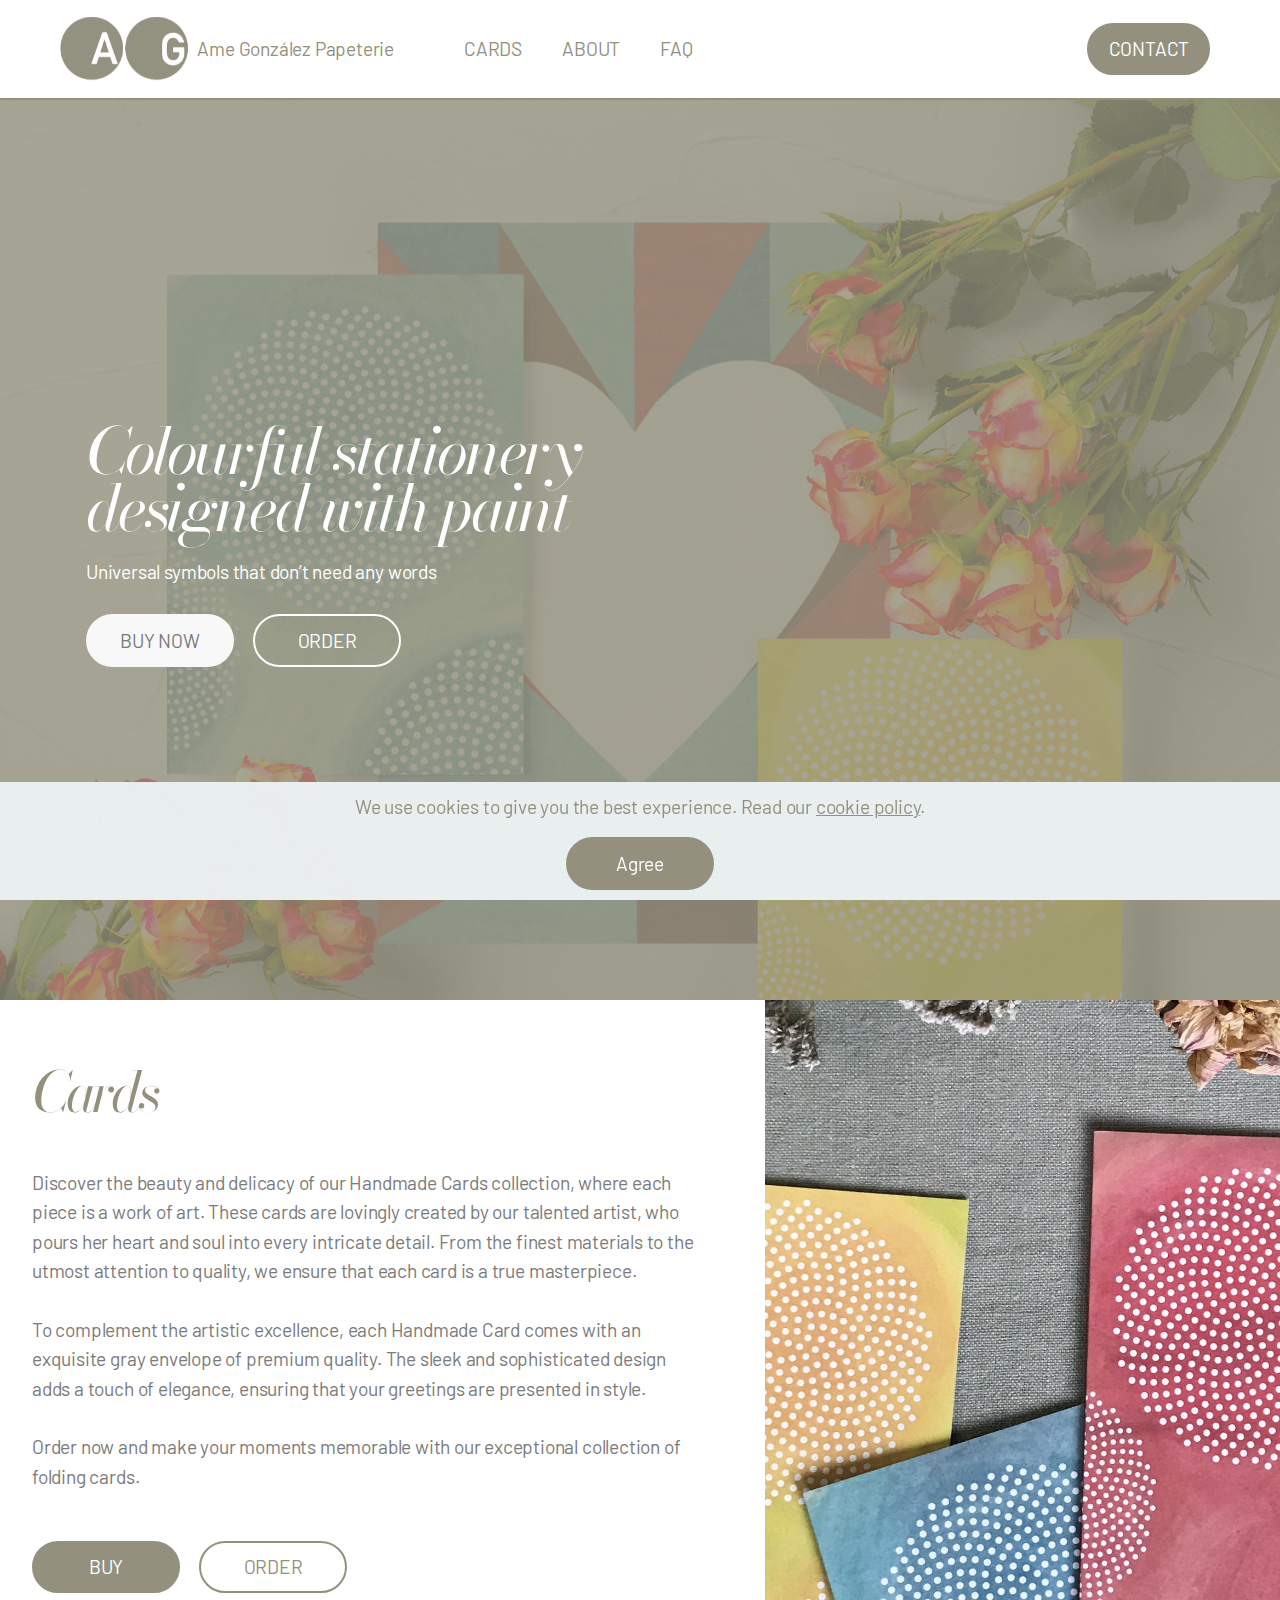
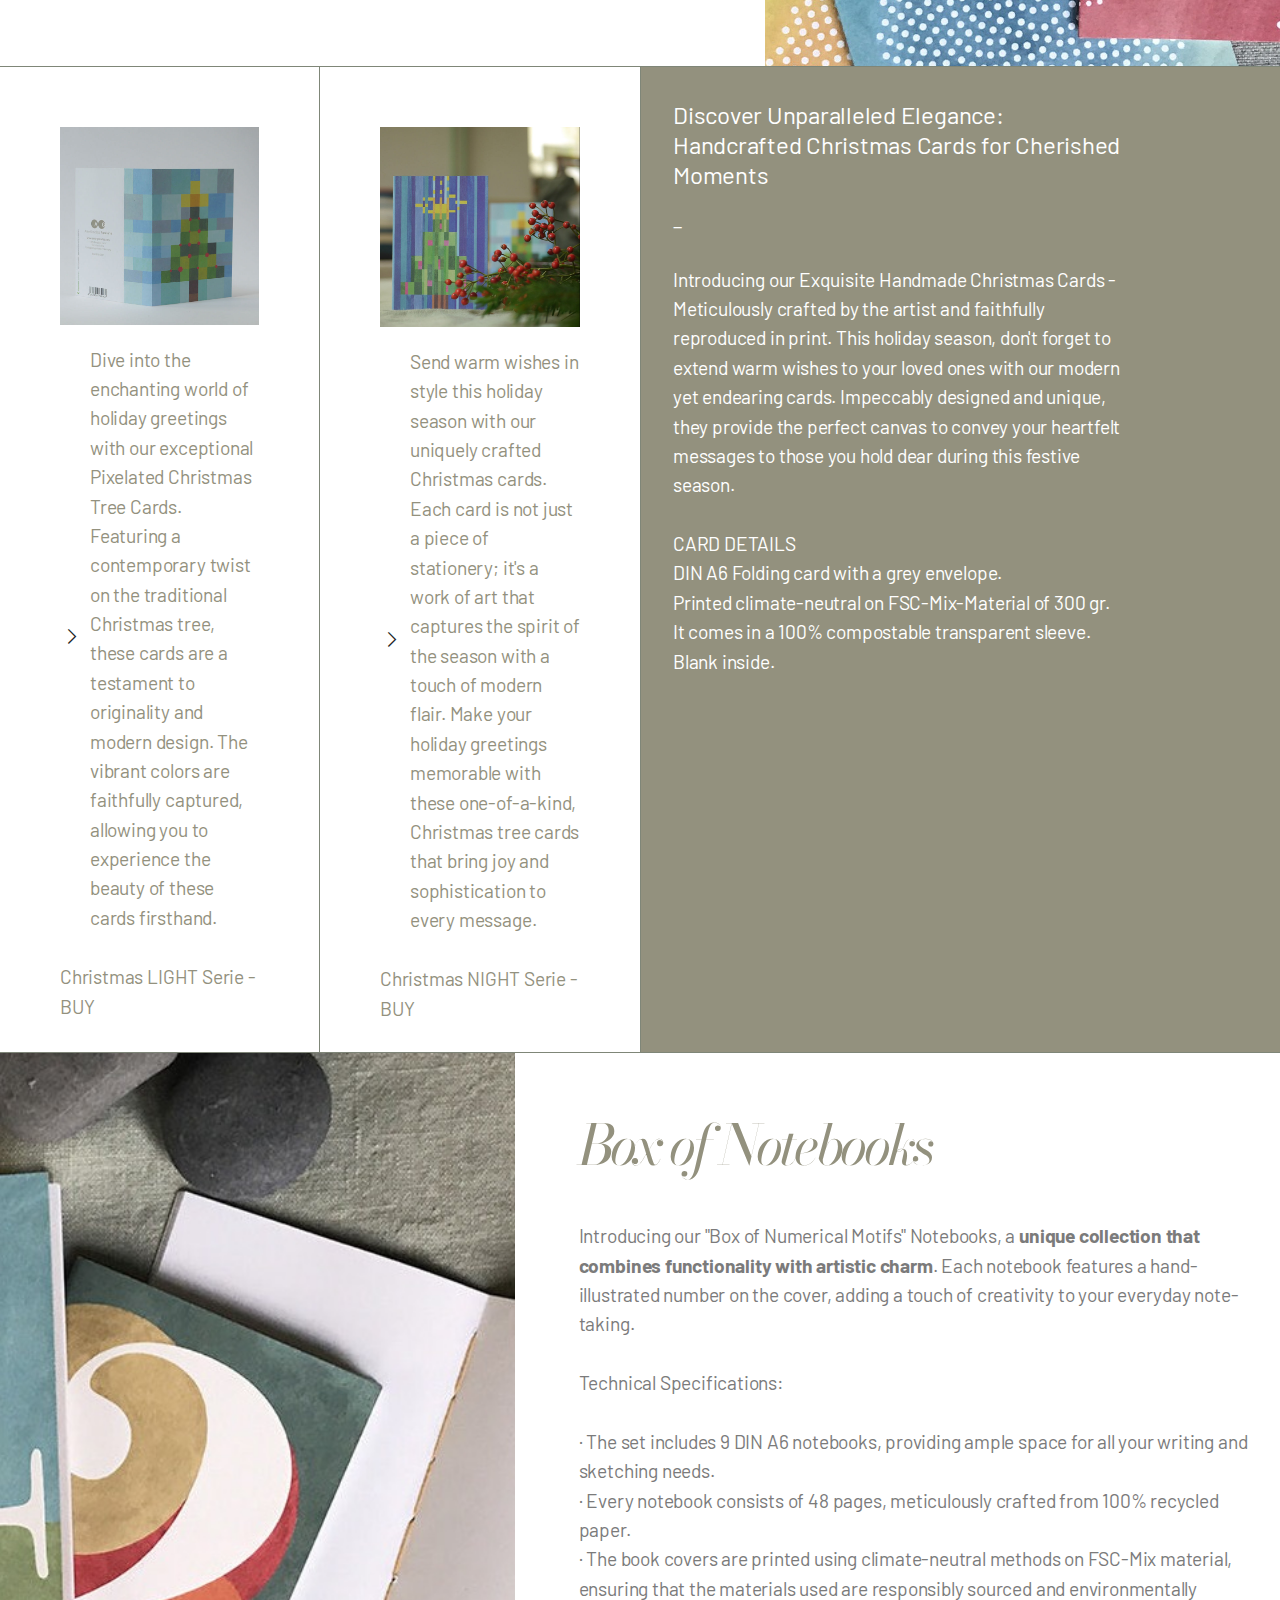
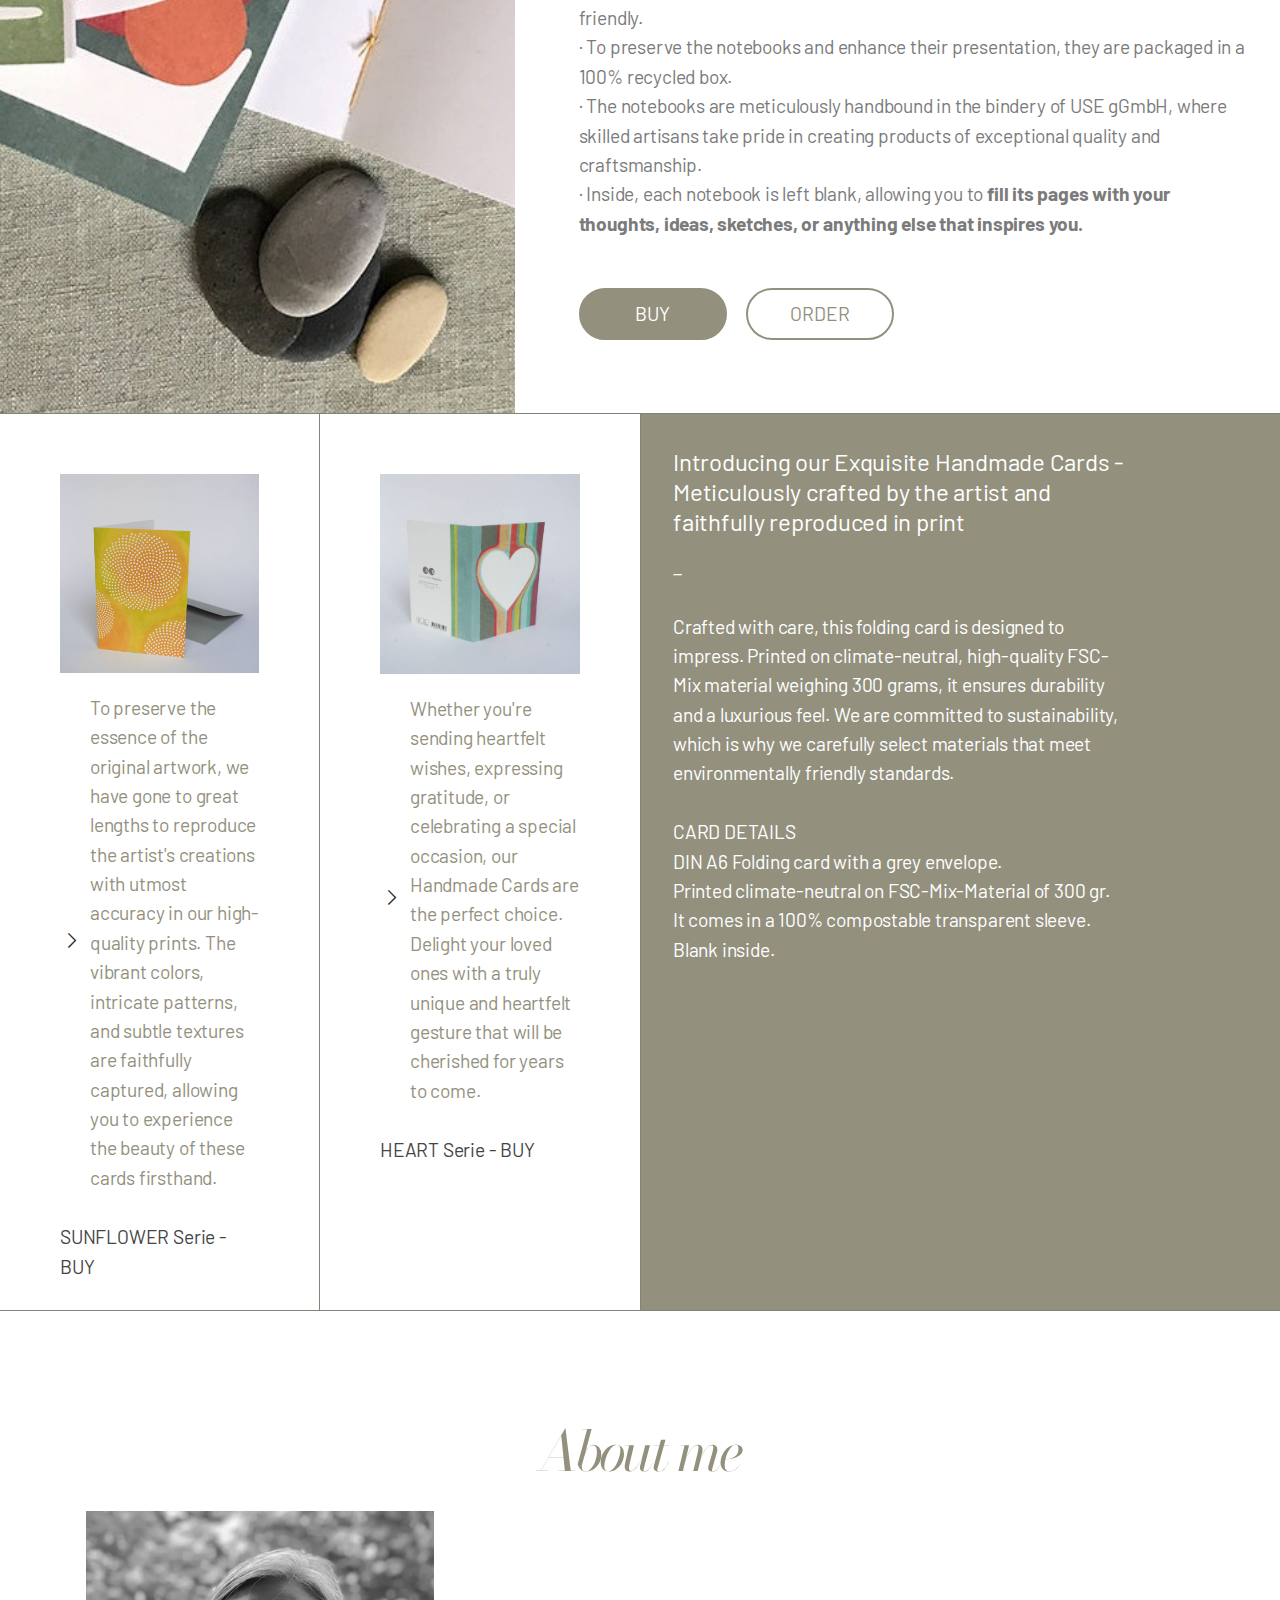
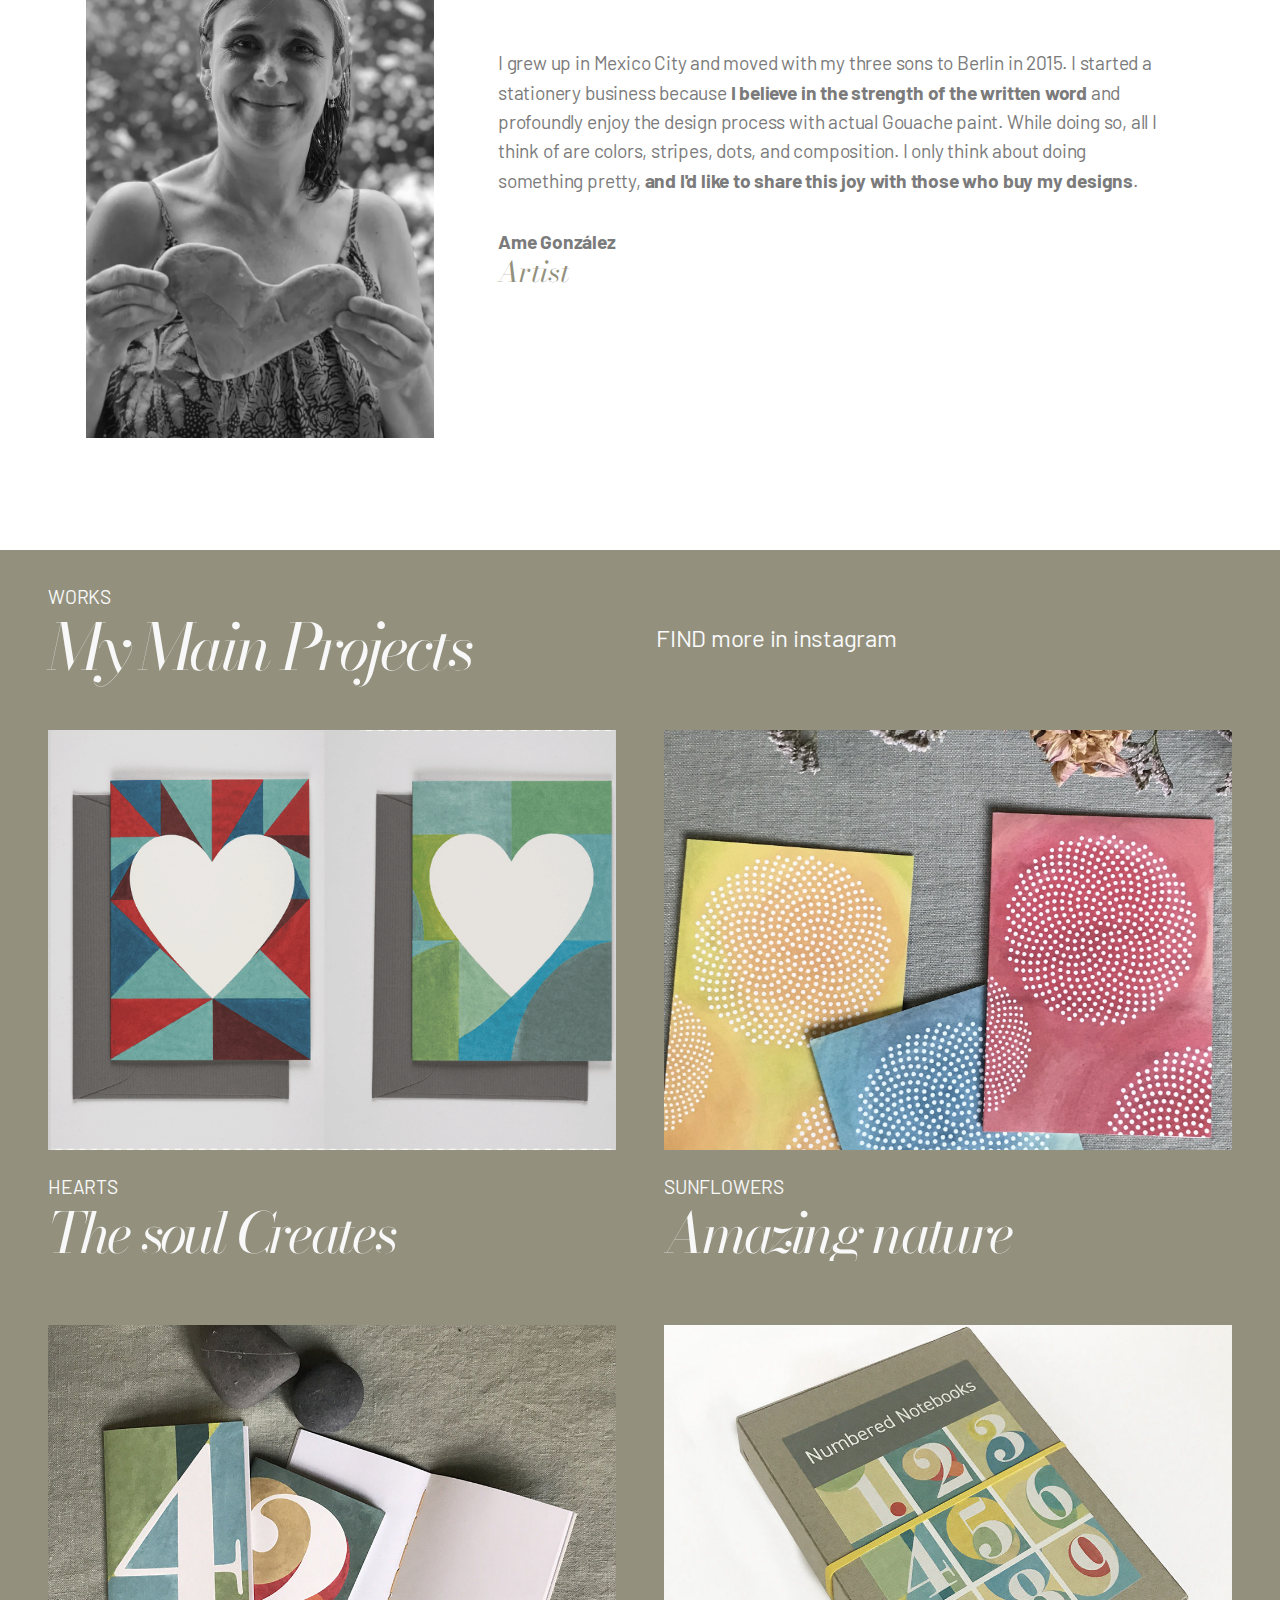
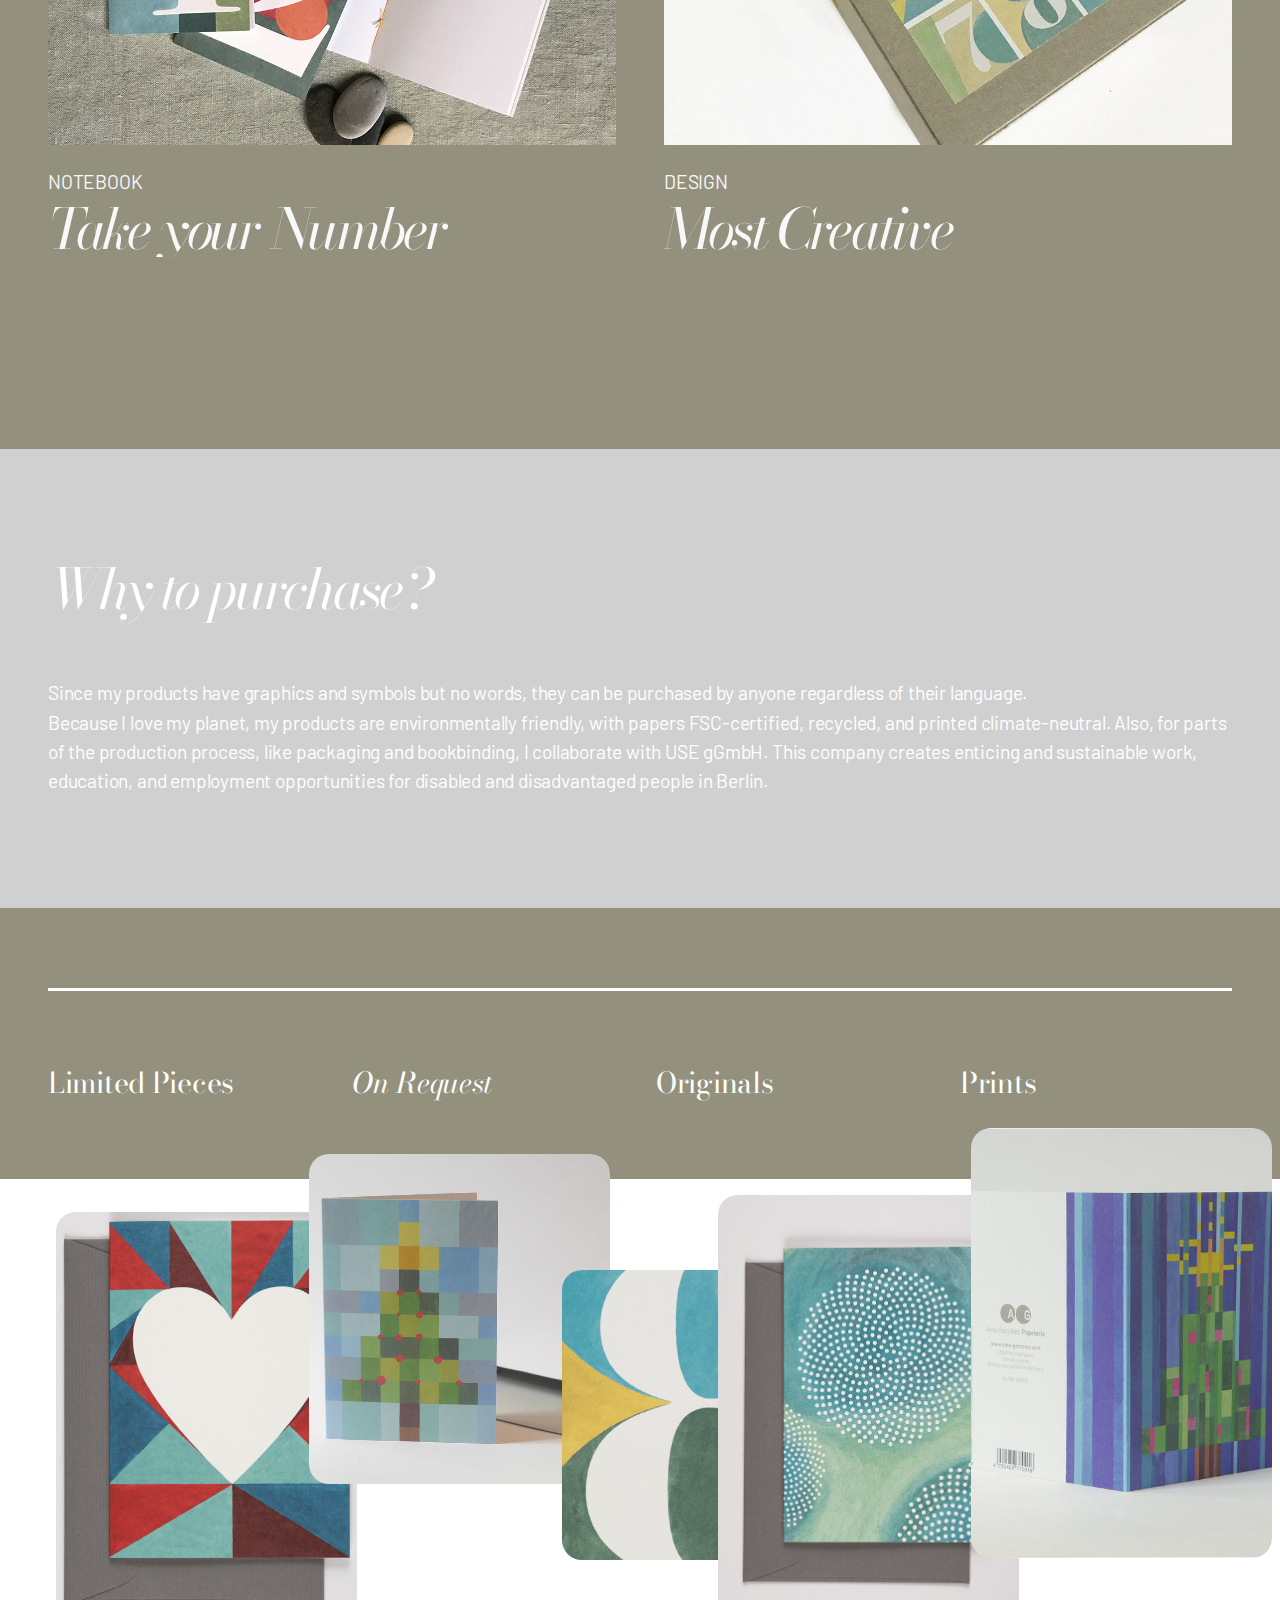
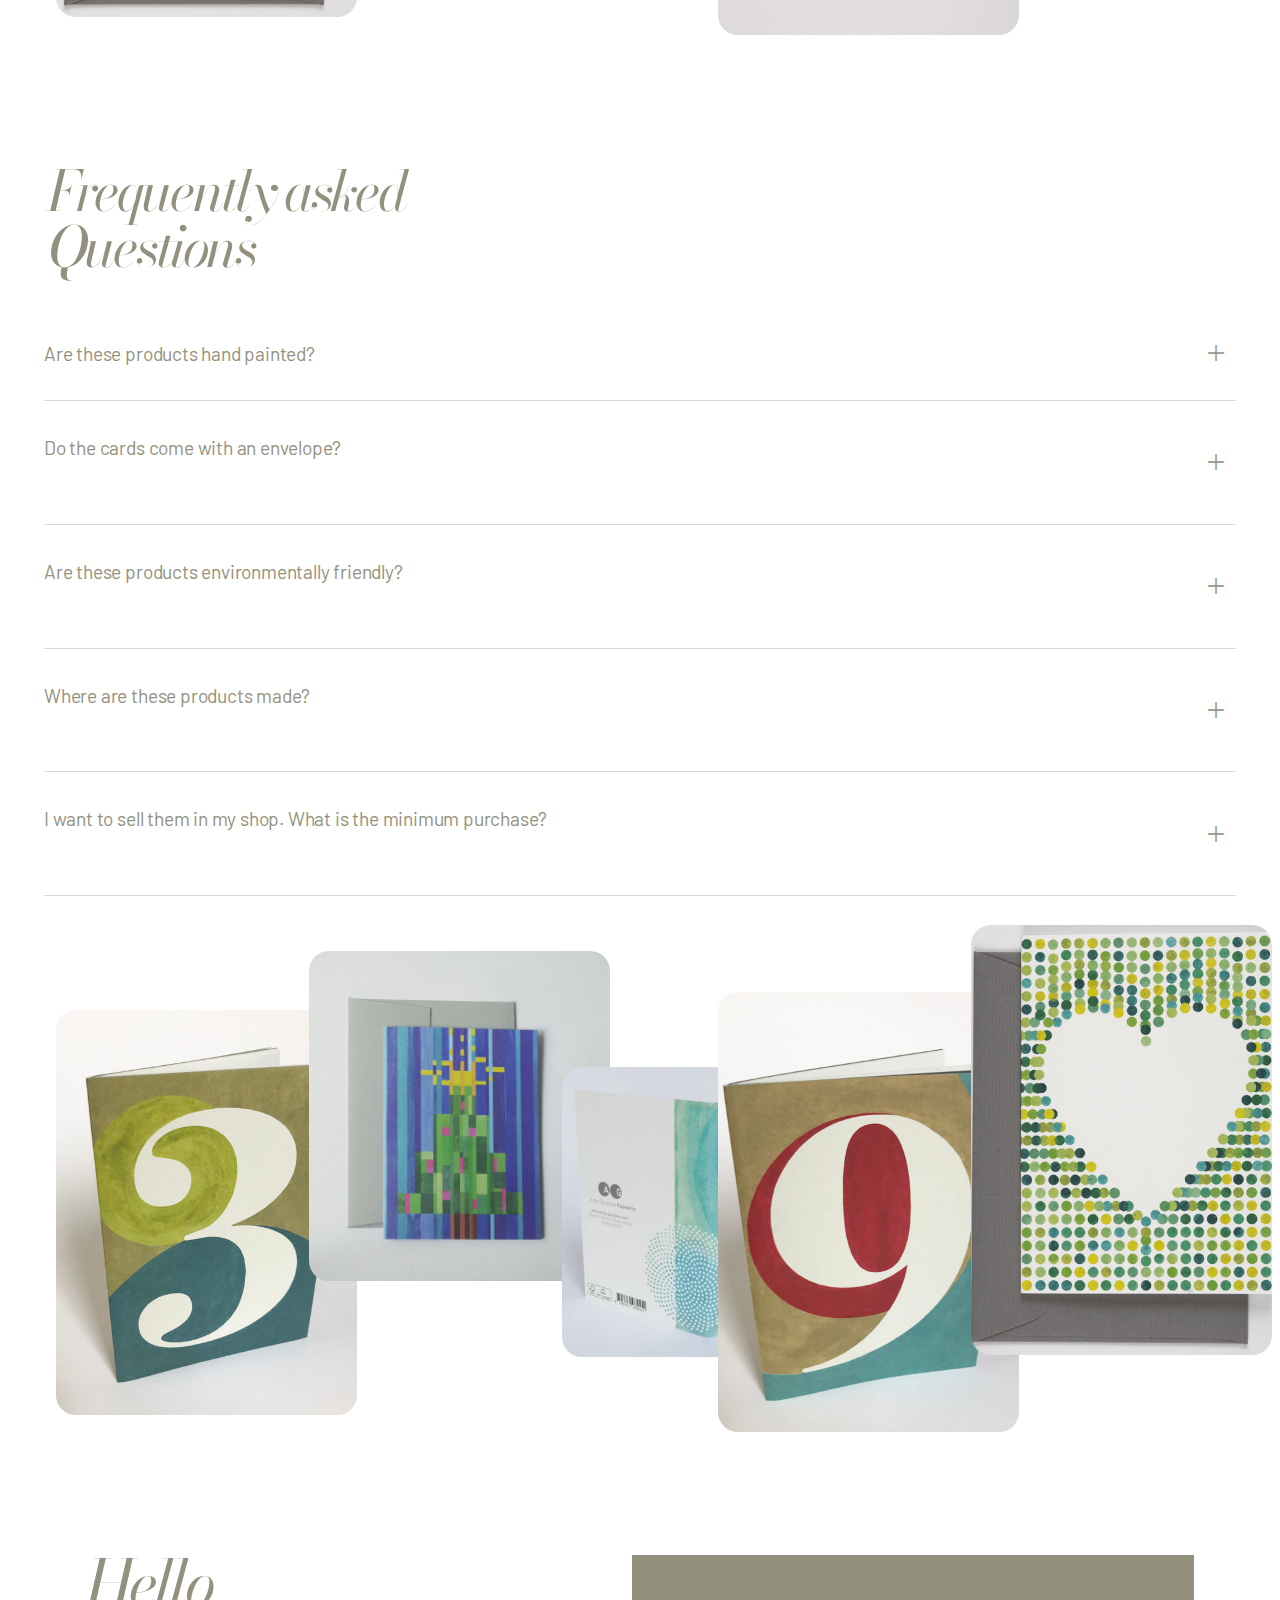
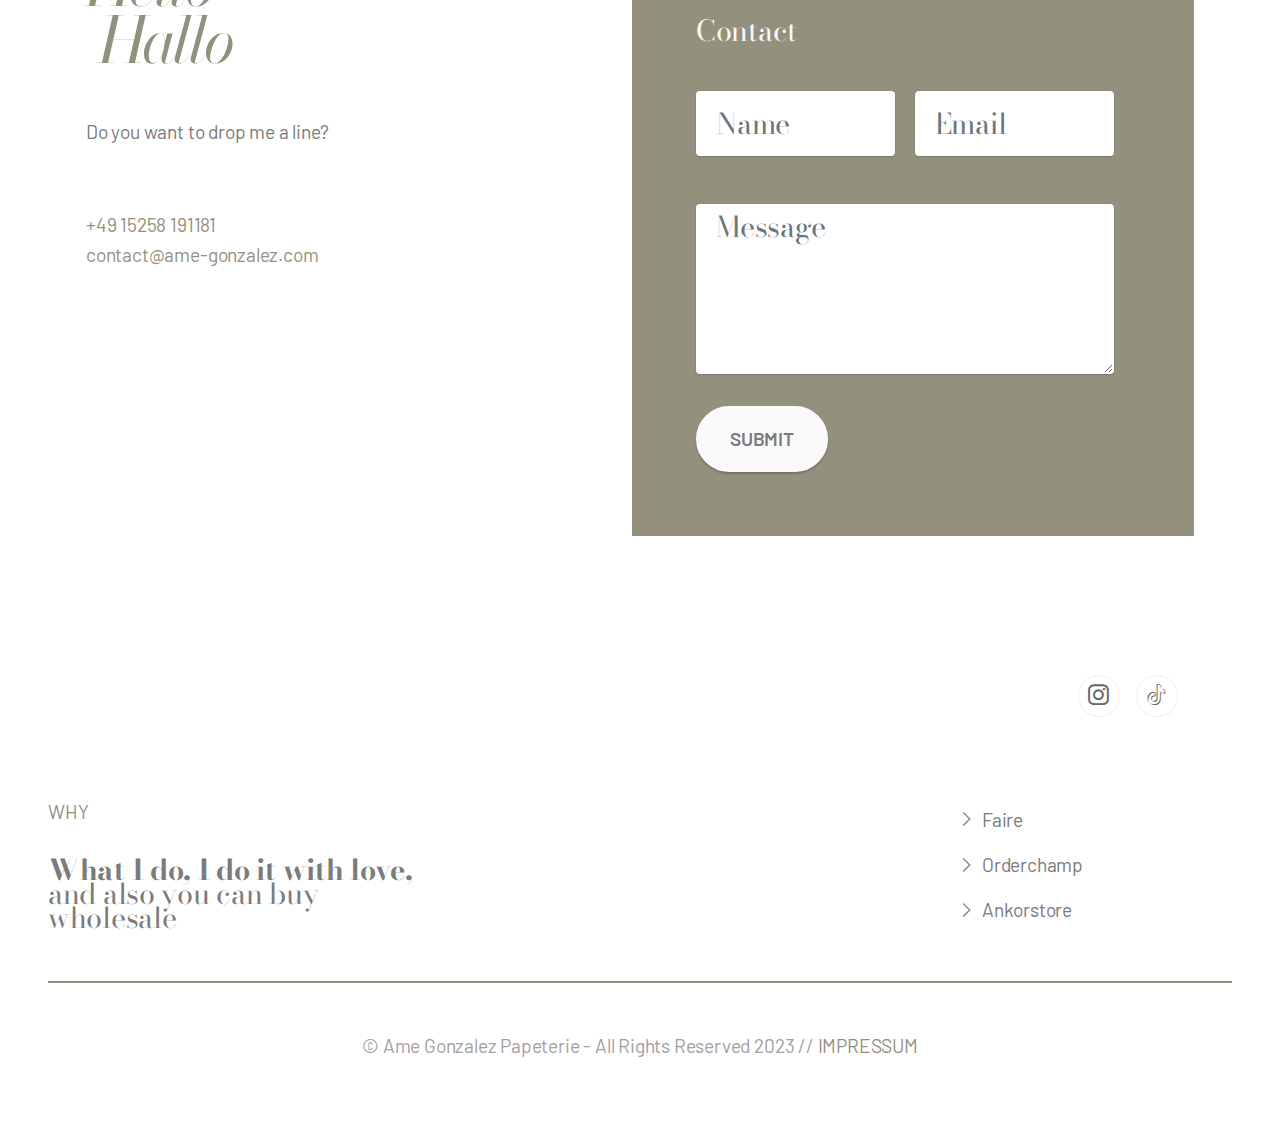
==== commit 131f57e3: "E530 23nov" ====
--- a/index.html
+++ b/index.html
@@ -139,8 +139,8 @@
                 <div class="col-12 main-text">
                     <div class="col-12">
                         
-                        <h1 class="mbr-section-title mbr-fonts-style mb-3 title mt-2 display-5">Introducing our Exquisite Handmade Cards -&nbsp; Meticulously crafted by the artist and faithfully reproduced in print</h1>
-                        <p class="mbr-text mbr-fonts-style text mb-2 mt-2 display-7">_<br><br>Crafted with care, this folding card is designed to impress. Printed on climate-neutral, high-quality FSC-Mix material weighing 300 grams, it ensures durability and a luxurious feel. We are committed to sustainability, which is why we carefully select materials that meet environmentally friendly standards.<br><br>CARD DETAILS<br>DIN A6 Folding card with a grey envelope.<br>Printed climate-neutral on FSC-Mix-Material of 300 gr.<br>It comes in a 100% compostable transparent sleeve.<br>Blank inside.</p>
+                        <h1 class="mbr-section-title mbr-fonts-style mb-3 title mt-2 display-5">Discover Unparalleled Elegance: Handcrafted Christmas Cards for Cherished Moments</h1>
+                        <p class="mbr-text mbr-fonts-style text mb-2 mt-2 display-7">_<br><br>Introducing our Exquisite Handmade Christmas Cards - Meticulously crafted by the artist and faithfully reproduced in print. This holiday season, don't forget to extend warm wishes to your loved ones with our modern yet endearing cards. Impeccably designed and unique, they provide the perfect canvas to convey your heartfelt messages to those you hold dear during this festive season.<br><br>CARD DETAILS<br>DIN A6 Folding card with a grey envelope.<br>Printed climate-neutral on FSC-Mix-Material of 300 gr.<br>It comes in a 100% compostable transparent sleeve.<br>Blank inside.</p>
                         
                     </div>
                 </div>
@@ -149,42 +149,39 @@
         <div class="card-container col-12 col-lg-6">
             <div class="col-12 col-md-6 card">
                 <div class="item-img">
-                    <img src="assets/images/p1270443-793x793.jpg" alt="Ame González">
+                    <img src="assets/images/claro-extendida-833x828.jpg" alt="Ame González">
                 </div>
                 <div class="item-text">
                     <div class="data-item">
                         <div class="iconfont-wrapper">
                             <span class="mbr-iconfont mb-3 mobi-mbri-arrow-next mobi-mbri" style="font-size: 15px;"></span>
                         </div>
-                        <p class="mbr-text mbr-fonts-style text-art mb-0 display-7">
-                            To preserve the essence of the original artwork, we have gone to great lengths to reproduce the artist's creations with utmost accuracy in our high-quality prints. The vibrant colors, intricate patterns, and subtle textures are faithfully captured, allowing you to experience the beauty of these cards firsthand.
-                        </p>
+                        <p class="mbr-text mbr-fonts-style text-art mb-0 display-7">Dive into the enchanting world of holiday greetings with our exceptional Pixelated Christmas Tree Cards. Featuring a contemporary twist on the traditional Christmas tree, these cards are a testament to originality and modern design. The vibrant colors are faithfully captured, allowing you to experience the beauty of these cards firsthand.</p>
                     </div>
                     
                 </div>
                 <div class="link-wrap">
-                    <p class="link link-contacts mbr-fonts-style align-left mb-0 display-7"><a href="https://www.ankorstore.com/brand/ame-gonzalez-papeterie-33281" class="text-secondary">SUNFLOWER Serie - </a><strong><a href="https://www.ankorstore.com/brand/ame-gonzalez-papeterie-33281" class="text-secondary">BUY</a></strong></p>
+                    <p class="link link-contacts mbr-fonts-style align-left mb-0 display-7">Christmas LIGHT Serie - <strong><a href="https://www.faire.com/es/brand/b_wp6pgzhd3x#refReqId=u2bvuqgyzsx3pvcx53932rbjw&refType=SUGGESTIONS_BRANDS" class="text-primary">BUY</a></strong></p>
                 </div>
             </div>
 
             <div class="col-12 col-md-6 card">
                 <div class="item-img">
-                    <img src="assets/images/p1270447-998x998.jpg" alt="Ame González">
+                    <img src="assets/images/noche-ambientada-835x1030.jpeg" alt="Ame González">
                 </div>
                 <div class="item-text">
                     <div class="data-item">
                         <div class="iconfont-wrapper">
                             <span class="mbr-iconfont mb-3 mobi-mbri-arrow-next mobi-mbri" style="font-size: 15px;"></span>
                         </div>
-                        <p class="mbr-text mbr-fonts-style text-art mb-0 display-7">
-                            Whether you're sending heartfelt wishes, expressing gratitude, or celebrating a special occasion, our Handmade Cards are the perfect choice.<br>Delight your loved ones with a truly unique and heartfelt gesture that will be cherished for years to come.<br>
+                        <p class="mbr-text mbr-fonts-style text-art mb-0 display-7">Send warm wishes in style this holiday season with our uniquely crafted Christmas cards. Each card is not just a piece of stationery; it's a work of art that captures the spirit of the season with a touch of modern flair. Make your holiday greetings memorable with these one-of-a-kind, Christmas tree cards that bring joy and sophistication to every message.<br>
                         </p>
                     </div>
 
                     
                 </div>
  <div class="link-wrap">
-    <p class="link link-contacts mbr-fonts-style align-left mb-0 display-7"><a href="https://www.ankorstore.com/brand/ame-gonzalez-papeterie-33281" class="text-secondary">HEART Serie - </a><strong><a href="https://www.ankorstore.com/brand/ame-gonzalez-papeterie-33281" class="text-secondary">BUY</a></strong></p>
+    <p class="link link-contacts mbr-fonts-style align-left mb-0 display-7">Christmas NIGHT Serie - <a href="https://www.faire.com/es/brand/b_wp6pgzhd3x#refReqId=u2bvuqgyzsx3pvcx53932rbjw&refType=SUGGESTIONS_BRANDS" class="text-primary">BUY</a><br></p>
 </div>
             </div>
         </div>
@@ -213,6 +210,69 @@
             </div>
         </div>
     </div>
+</section>
+
+<section data-bs-version="5.1" class="gallery5 cid-tWrwBEp8pq" id="gallery5-12">
+    
+    
+
+    <div class="main-container col-12 row-reverse">
+        <div class="text-container col-12 col-lg-6">
+            <div class="text-wrap">
+                <div class="col-12 main-text">
+                    <div class="col-12">
+                        
+                        <h1 class="mbr-section-title mbr-fonts-style mb-3 title mt-2 display-5">Introducing our Exquisite Handmade Cards -&nbsp; Meticulously crafted by the artist and faithfully reproduced in print</h1>
+                        <p class="mbr-text mbr-fonts-style text mb-2 mt-2 display-7">_<br><br>Crafted with care, this folding card is designed to impress. Printed on climate-neutral, high-quality FSC-Mix material weighing 300 grams, it ensures durability and a luxurious feel. We are committed to sustainability, which is why we carefully select materials that meet environmentally friendly standards.<br><br>CARD DETAILS<br>DIN A6 Folding card with a grey envelope.<br>Printed climate-neutral on FSC-Mix-Material of 300 gr.<br>It comes in a 100% compostable transparent sleeve.<br>Blank inside.</p>
+                        
+                    </div>
+                </div>
+            </div>
+        </div>
+        <div class="card-container col-12 col-lg-6">
+            <div class="col-12 col-md-6 card">
+                <div class="item-img">
+                    <img src="assets/images/p1270443-793x793.jpg" alt="Ame González">
+                </div>
+                <div class="item-text">
+                    <div class="data-item">
+                        <div class="iconfont-wrapper">
+                            <span class="mbr-iconfont mb-3 mobi-mbri-arrow-next mobi-mbri" style="font-size: 15px;"></span>
+                        </div>
+                        <p class="mbr-text mbr-fonts-style text-art mb-0 display-7">
+                            To preserve the essence of the original artwork, we have gone to great lengths to reproduce the artist's creations with utmost accuracy in our high-quality prints. The vibrant colors, intricate patterns, and subtle textures are faithfully captured, allowing you to experience the beauty of these cards firsthand.
+                        </p>
+                    </div>
+                    
+                </div>
+                <div class="link-wrap">
+                    <p class="link link-contacts mbr-fonts-style align-left mb-0 display-7"><a href="https://www.ankorstore.com/brand/ame-gonzalez-papeterie-33281" class="text-secondary">SUNFLOWER Serie - </a><strong><a href="https://www.ankorstore.com/brand/ame-gonzalez-papeterie-33281" class="text-secondary">BUY</a></strong></p>
+                </div>
+            </div>
+
+            <div class="col-12 col-md-6 card">
+                <div class="item-img">
+                    <img src="assets/images/p1270447-998x998.jpg" alt="Ame González">
+                </div>
+                <div class="item-text">
+                    <div class="data-item">
+                        <div class="iconfont-wrapper">
+                            <span class="mbr-iconfont mb-3 mobi-mbri-arrow-next mobi-mbri" style="font-size: 15px;"></span>
+                        </div>
+                        <p class="mbr-text mbr-fonts-style text-art mb-0 display-7">
+                            Whether you're sending heartfelt wishes, expressing gratitude, or celebrating a special occasion, our Handmade Cards are the perfect choice.<br>Delight your loved ones with a truly unique and heartfelt gesture that will be cherished for years to come.<br>
+                        </p>
+                    </div>
+
+                    
+                </div>
+ <div class="link-wrap">
+    <p class="link link-contacts mbr-fonts-style align-left mb-0 display-7"><a href="https://www.ankorstore.com/brand/ame-gonzalez-papeterie-33281" class="text-secondary">HEART Serie - </a><strong><a href="https://www.ankorstore.com/brand/ame-gonzalez-papeterie-33281" class="text-secondary">BUY</a></strong></p>
+</div>
+            </div>
+        </div>
+    </div>
+
 </section>
 
 <section data-bs-version="5.1" class="testimonials1 cid-tHTXYvkKWB" id="testimonials1-v">
@@ -396,10 +456,10 @@
         <div class="row">
             <div class="col-12 items">
                 <img src="assets/images/ame-gheart-3eck-660x660.png" alt="Ame Gonzalez">
-                <img src="assets/images/p1270452-793x793.jpg" alt="Ame Gonzalez">
+                <img src="assets/images/claro-csobre-660x655.jpg" alt="Ame Gonzalez">
                 <img src="assets/images/ocho-660x660.png" alt="Ame Gonzalez">
                 <img src="assets/images/ame-glez-sunflower-b-709x883.png" alt="Ame Gonzalez">
-                <img src="assets/images/img-8533-660x660.jpg" alt="Ame Gonzalez">
+                <img src="assets/images/noche-extendida-660x660.jpg" alt="Ame Gonzalez">
             </div>
         </div>
     </div>
@@ -507,7 +567,7 @@
         <div class="row">
             <div class="col-12 items">
                 <img src="assets/images/img-8535-660x660.jpg" alt="Ame Gonzalez">
-                <img src="assets/images/p1270442-660x660.jpg" alt="Ame Gonzalez">
+                <img src="assets/images/noche-frente-660x688.jpg" alt="Ame Gonzalez">
                 <img src="assets/images/p1270450-660x660.jpeg" alt="Ame Gonzalez">
                 <img src="assets/images/img-8547-660x660.jpg" alt="Ame Gonzalez">
                 <img src="assets/images/ame-gheart-spots-660x660.png" alt="Ame Gonzalez">
@@ -530,7 +590,7 @@
             </div>
             <div class="col-lg-6 mx-auto mbr-form" data-form-type="formoid">
 <!--Formbuilder Form-->
-<form action="https://mobirise.eu/" method="POST" class="mbr-form form-with-styler" data-form-title="Contact"><input type="hidden" name="email" data-form-email="true" value="4n3E6IyQkRg4g0VIEyotsJ5W5xT/cUiI2Vk2q8Vvs1Qpu2Yh8V9wWVLchuAiC5D/5SD+EWGTwkk6iWjR+e9jcz79k7NOcD/dmAj4mKcWbsRcZSKyOCV/dZE/BZhraE26.Z7aDqsD/d1NQYJMYJec9jRCOIxDwzvQxeBvUSnuLNkC9PeojBD0yW2rJVByj/2p7979XlNA5O/JreREXQrywXxVPiGb6tihUHCSlNfWs3EVH+KsKfZcLxGI2LTUVkogp">
+<form action="https://mobirise.eu/" method="POST" class="mbr-form form-with-styler" data-form-title="Contact"><input type="hidden" name="email" data-form-email="true" value="s67/nEBcJJd0yuHS5q7xjatv95+gSuq4uwIYPUHi7O5JevpG7QiETKTh/kpuKIaVQJmjABdgTvMEjUY8++CkXNf6DXZ6PYS4T1Kg4dKDDYsCgs2CoHaBkrNCErHvzF/K.eP6g3GzWl3mffqNiCsWfbJltrQR4Rk9zj69+jWhvbHd5RBmHKLDqdNJNXiAKP5Wspj2H29d6EDrDkC16qklHdRECFAgOy0dBwgS2hTlIjk4OnYFwWQFkvYolrJwY3hVI">
 <div class="row">
 <div hidden="hidden" data-form-alert="" class="alert alert-success col-12">Thanks for filling out the form!</div>
 <div hidden="hidden" data-form-alert-danger="" class="alert alert-danger col-12">Oops...! some problem!</div>
@@ -553,6 +613,37 @@
 </form><!--Formbuilder Form-->
 </div>
 
+        </div>
+    </div>
+</section>
+
+<section data-bs-version="5.1" class="social2 cid-tWrAIaHIn7" id="social02-13">
+    
+    
+    <div class="container">
+        <div class="row justify-content-center">
+            <div class="col-12 col-md-12 col-lg">
+                <div class="text-wrapper align-left">
+                    
+                    
+                    <div class="social-list mt-5 justify-content-end">
+                        <div class="soc-item">
+                            
+                                <a href="https://www.instagram.com/ame_gonzalez_papeterie/" target="_blank"><span class="mbr-iconfont mbr-iconfont-social socicon-instagram socicon"></span></a>
+                            
+                        </div>
+                        <div class="soc-item">
+                            
+                                <a href="https://www.tiktok.com/search?q=ame_gonzalez_papeterie&t=1700750651954"><span class="mbr-iconfont mbr-iconfont-social socicon-tiktok socicon"></span></a>
+                            
+                        </div>
+                        
+                        
+                        
+                        
+                    </div>
+                </div>
+            </div>
         </div>
     </div>
 </section>
--- a/assets/mobirise/css/mbr-additional.css
+++ b/assets/mobirise/css/mbr-additional.css
@@ -1518,6 +1518,138 @@
 .cid-tGA0y166hX .mbr-section-title {
   color: #93917e;
 }
+.cid-tWrwBEp8pq {
+  padding-top: 0rem;
+  padding-bottom: 0rem;
+  background-color: #ffffff;
+}
+.cid-tWrwBEp8pq .mbr-overlay {
+  z-index: 1;
+}
+.cid-tWrwBEp8pq .main-container {
+  display: flex;
+  flex-wrap: wrap;
+  border-bottom: 1px solid #7F8678;
+  border-top: 1px solid #7F8678;
+  margin-top: -1px;
+  position: relative;
+  z-index: 2;
+}
+.cid-tWrwBEp8pq .row-reverse {
+  display: flex;
+  flex-direction: row-reverse;
+}
+.cid-tWrwBEp8pq .text-container {
+  height: auto;
+  border-bottom: 1px solid #7F8678;
+  background: #93917e;
+}
+@media (min-width: 992px) {
+  .cid-tWrwBEp8pq .text-container {
+    border-bottom: none;
+    border-right: 1px solid #7F8678;
+    border-right: none;
+    border-left: 1px solid #7F8678;
+  }
+}
+.cid-tWrwBEp8pq .text-wrap {
+  display: flex;
+  flex-direction: column;
+  padding: 25px 32px;
+  margin-bottom: auto;
+}
+@media (min-width: 576px) {
+  .cid-tWrwBEp8pq .text-wrap {
+    max-width: 520px;
+  }
+}
+.cid-tWrwBEp8pq .main-text {
+  width: 100%;
+  margin: 0;
+}
+.cid-tWrwBEp8pq .text {
+  color: #ffffff;
+}
+.cid-tWrwBEp8pq .mobi-mbri-arrow-next {
+  margin-left: 5px;
+}
+.cid-tWrwBEp8pq .mobi-mbri-arrow-prev {
+  margin-right: 5px;
+}
+.cid-tWrwBEp8pq .item-wrapper {
+  width: 100%;
+}
+.cid-tWrwBEp8pq .item-img {
+  margin-bottom: 20px;
+  overflow: hidden;
+}
+.cid-tWrwBEp8pq .item-img img {
+  object-fit: cover;
+  height: auto;
+  transition: 1.16s;
+  transform: scale(1.05);
+  transform-origin: 100% 50%;
+  width: 100%;
+  transform-style: preserve-3d;
+}
+.cid-tWrwBEp8pq .item-img:hover img {
+  transform: scale(1);
+}
+.cid-tWrwBEp8pq .item-title {
+  line-height: 1.25em;
+}
+.cid-tWrwBEp8pq .mbr-section-title {
+  line-height: 1.25em;
+  color: #ffffff;
+}
+.cid-tWrwBEp8pq .card-container {
+  display: flex;
+}
+@media (max-width: 767px) {
+  .cid-tWrwBEp8pq .card-container {
+    flex-wrap: wrap;
+  }
+}
+.cid-tWrwBEp8pq .card {
+  padding: 60px 60px 23px;
+  border-radius: 0;
+}
+@media (max-width: 575px) {
+  .cid-tWrwBEp8pq .card {
+    padding: 35px 35px 23px;
+  }
+}
+.cid-tWrwBEp8pq .card:first-child {
+  border-bottom: 1px solid #7F8678;
+}
+@media (min-width: 576px) {
+  .cid-tWrwBEp8pq .card:first-child {
+    border-right: 1px solid #7F8678;
+    border-bottom: none;
+  }
+}
+.cid-tWrwBEp8pq .data-item {
+  display: flex;
+  align-items: center;
+}
+.cid-tWrwBEp8pq .data-item .iconfont-wrapper {
+  margin-right: 10px;
+}
+.cid-tWrwBEp8pq .link-wrap {
+  margin: 30px 0 6px;
+}
+.cid-tWrwBEp8pq .text-art {
+  flex-grow: 1;
+}
+.cid-tWrwBEp8pq .text-with-round {
+  color: #ffffff;
+}
+.cid-tWrwBEp8pq .link-contacts {
+  color: #93917e;
+}
+.cid-tWrwBEp8pq P {
+  color: #93917e;
+}
 .cid-tHTXYvkKWB {
   padding-top: 7rem;
   padding-bottom: 7rem;
@@ -2072,6 +2204,61 @@
 }
 .cid-tz8fLu1kNV H3 {
   color: #f8f8f8;
+}
+.cid-tWrAIaHIn7 {
+  padding-top: 1rem;
+  padding-bottom: 0rem;
+  background-color: #ffffff;
+}
+.cid-tWrAIaHIn7 .row {
+  align-items: center;
+}
+.cid-tWrAIaHIn7 .mbr-section-subtitle {
+  color: #bbbbbb;
+}
+.cid-tWrAIaHIn7 .mbr-text,
+.cid-tWrAIaHIn7 .mbr-section-btn {
+  color: #000000;
+}
+.cid-tWrAIaHIn7 .social-list {
+  padding-left: 0;
+  margin-bottom: 0;
+  list-style: none;
+  display: flex;
+  width: 100%;
+  -webkit-flex-wrap: wrap;
+  flex-wrap: wrap;
+}
+.cid-tWrAIaHIn7 .social-list .mbr-iconfont-social {
+  font-size: 1.3rem;
+  color: #666666;
+  border: 1px solid #efefef;
+  border-radius: 50%;
+  padding: 0.6rem;
+  transition: all 0.3s;
+  display: block;
+  cursor: pointer;
+}
+.cid-tWrAIaHIn7 .social-list .mbr-iconfont-social:hover {
+  background: #93917e;
+  color: white;
+}
+.cid-tWrAIaHIn7 .social-list .soc-item {
+  margin-right: 1rem;
+}
+.cid-tWrAIaHIn7 .social-list a {
+  margin: 0;
+  -webkit-transition: 0.2s linear;
+  transition: 0.2s linear;
+}
+@media (max-width: 767px) {
+  .cid-tWrAIaHIn7 .social-list {
+    -webkit-justify-content: center;
+    justify-content: center;
+  }
+}
+.cid-tWrAIaHIn7 .mbr-text-title {
+  color: #bbbbbb;
 }
 .cid-tim327Ct6S {
   padding-top: 5rem;
--- a/assets/mobirise/css/mbr-additional.css
+++ b/assets/mobirise/css/mbr-additional.css
@@ -1518,6 +1518,138 @@
 .cid-tGA0y166hX .mbr-section-title {
   color: #93917e;
 }
+.cid-tWrwBEp8pq {
+  padding-top: 0rem;
+  padding-bottom: 0rem;
+  background-color: #ffffff;
+}
+.cid-tWrwBEp8pq .mbr-overlay {
+  z-index: 1;
+}
+.cid-tWrwBEp8pq .main-container {
+  display: flex;
+  flex-wrap: wrap;
+  border-bottom: 1px solid #7F8678;
+  border-top: 1px solid #7F8678;
+  margin-top: -1px;
+  position: relative;
+  z-index: 2;
+}
+.cid-tWrwBEp8pq .row-reverse {
+  display: flex;
+  flex-direction: row-reverse;
+}
+.cid-tWrwBEp8pq .text-container {
+  height: auto;
+  border-bottom: 1px solid #7F8678;
+  background: #93917e;
+}
+@media (min-width: 992px) {
+  .cid-tWrwBEp8pq .text-container {
+    border-bottom: none;
+    border-right: 1px solid #7F8678;
+    border-right: none;
+    border-left: 1px solid #7F8678;
+  }
+}
+.cid-tWrwBEp8pq .text-wrap {
+  display: flex;
+  flex-direction: column;
+  padding: 25px 32px;
+  margin-bottom: auto;
+}
+@media (min-width: 576px) {
+  .cid-tWrwBEp8pq .text-wrap {
+    max-width: 520px;
+  }
+}
+.cid-tWrwBEp8pq .main-text {
+  width: 100%;
+  margin: 0;
+}
+.cid-tWrwBEp8pq .text {
+  color: #ffffff;
+}
+.cid-tWrwBEp8pq .mobi-mbri-arrow-next {
+  margin-left: 5px;
+}
+.cid-tWrwBEp8pq .mobi-mbri-arrow-prev {
+  margin-right: 5px;
+}
+.cid-tWrwBEp8pq .item-wrapper {
+  width: 100%;
+}
+.cid-tWrwBEp8pq .item-img {
+  margin-bottom: 20px;
+  overflow: hidden;
+}
+.cid-tWrwBEp8pq .item-img img {
+  object-fit: cover;
+  height: auto;
+  transition: 1.16s;
+  transform: scale(1.05);
+  transform-origin: 100% 50%;
+  width: 100%;
+  transform-style: preserve-3d;
+}
+.cid-tWrwBEp8pq .item-img:hover img {
+  transform: scale(1);
+}
+.cid-tWrwBEp8pq .item-title {
+  line-height: 1.25em;
+}
+.cid-tWrwBEp8pq .mbr-section-title {
+  line-height: 1.25em;
+  color: #ffffff;
+}
+.cid-tWrwBEp8pq .card-container {
+  display: flex;
+}
+@media (max-width: 767px) {
+  .cid-tWrwBEp8pq .card-container {
+    flex-wrap: wrap;
+  }
+}
+.cid-tWrwBEp8pq .card {
+  padding: 60px 60px 23px;
+  border-radius: 0;
+}
+@media (max-width: 575px) {
+  .cid-tWrwBEp8pq .card {
+    padding: 35px 35px 23px;
+  }
+}
+.cid-tWrwBEp8pq .card:first-child {
+  border-bottom: 1px solid #7F8678;
+}
+@media (min-width: 576px) {
+  .cid-tWrwBEp8pq .card:first-child {
+    border-right: 1px solid #7F8678;
+    border-bottom: none;
+  }
+}
+.cid-tWrwBEp8pq .data-item {
+  display: flex;
+  align-items: center;
+}
+.cid-tWrwBEp8pq .data-item .iconfont-wrapper {
+  margin-right: 10px;
+}
+.cid-tWrwBEp8pq .link-wrap {
+  margin: 30px 0 6px;
+}
+.cid-tWrwBEp8pq .text-art {
+  flex-grow: 1;
+}
+.cid-tWrwBEp8pq .text-with-round {
+  color: #ffffff;
+}
+.cid-tWrwBEp8pq .link-contacts {
+  color: #93917e;
+}
+.cid-tWrwBEp8pq P {
+  color: #93917e;
+}
 .cid-tHTXYvkKWB {
   padding-top: 7rem;
   padding-bottom: 7rem;
@@ -2072,6 +2204,61 @@
 }
 .cid-tz8fLu1kNV H3 {
   color: #f8f8f8;
+}
+.cid-tWrAIaHIn7 {
+  padding-top: 1rem;
+  padding-bottom: 0rem;
+  background-color: #ffffff;
+}
+.cid-tWrAIaHIn7 .row {
+  align-items: center;
+}
+.cid-tWrAIaHIn7 .mbr-section-subtitle {
+  color: #bbbbbb;
+}
+.cid-tWrAIaHIn7 .mbr-text,
+.cid-tWrAIaHIn7 .mbr-section-btn {
+  color: #000000;
+}
+.cid-tWrAIaHIn7 .social-list {
+  padding-left: 0;
+  margin-bottom: 0;
+  list-style: none;
+  display: flex;
+  width: 100%;
+  -webkit-flex-wrap: wrap;
+  flex-wrap: wrap;
+}
+.cid-tWrAIaHIn7 .social-list .mbr-iconfont-social {
+  font-size: 1.3rem;
+  color: #666666;
+  border: 1px solid #efefef;
+  border-radius: 50%;
+  padding: 0.6rem;
+  transition: all 0.3s;
+  display: block;
+  cursor: pointer;
+}
+.cid-tWrAIaHIn7 .social-list .mbr-iconfont-social:hover {
+  background: #93917e;
+  color: white;
+}
+.cid-tWrAIaHIn7 .social-list .soc-item {
+  margin-right: 1rem;
+}
+.cid-tWrAIaHIn7 .social-list a {
+  margin: 0;
+  -webkit-transition: 0.2s linear;
+  transition: 0.2s linear;
+}
+@media (max-width: 767px) {
+  .cid-tWrAIaHIn7 .social-list {
+    -webkit-justify-content: center;
+    justify-content: center;
+  }
+}
+.cid-tWrAIaHIn7 .mbr-text-title {
+  color: #bbbbbb;
 }
 .cid-tim327Ct6S {
   padding-top: 5rem;
